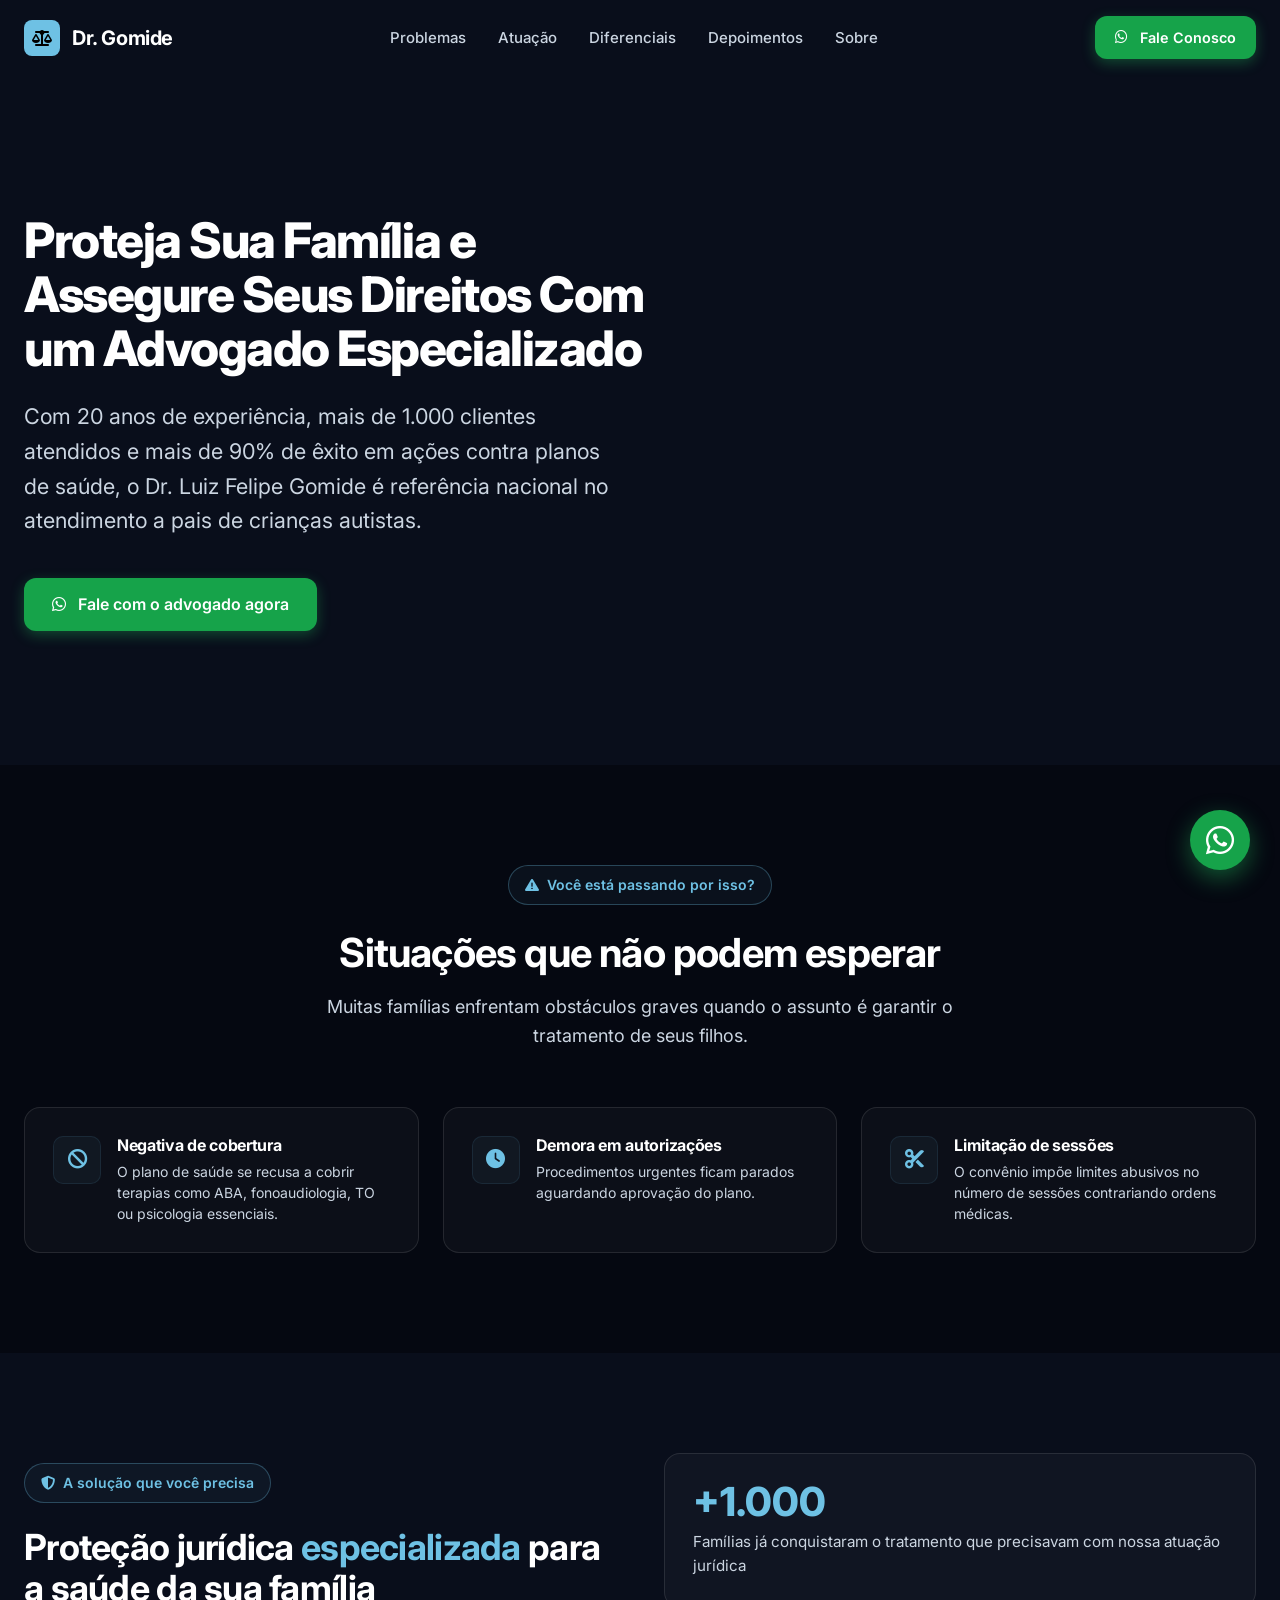
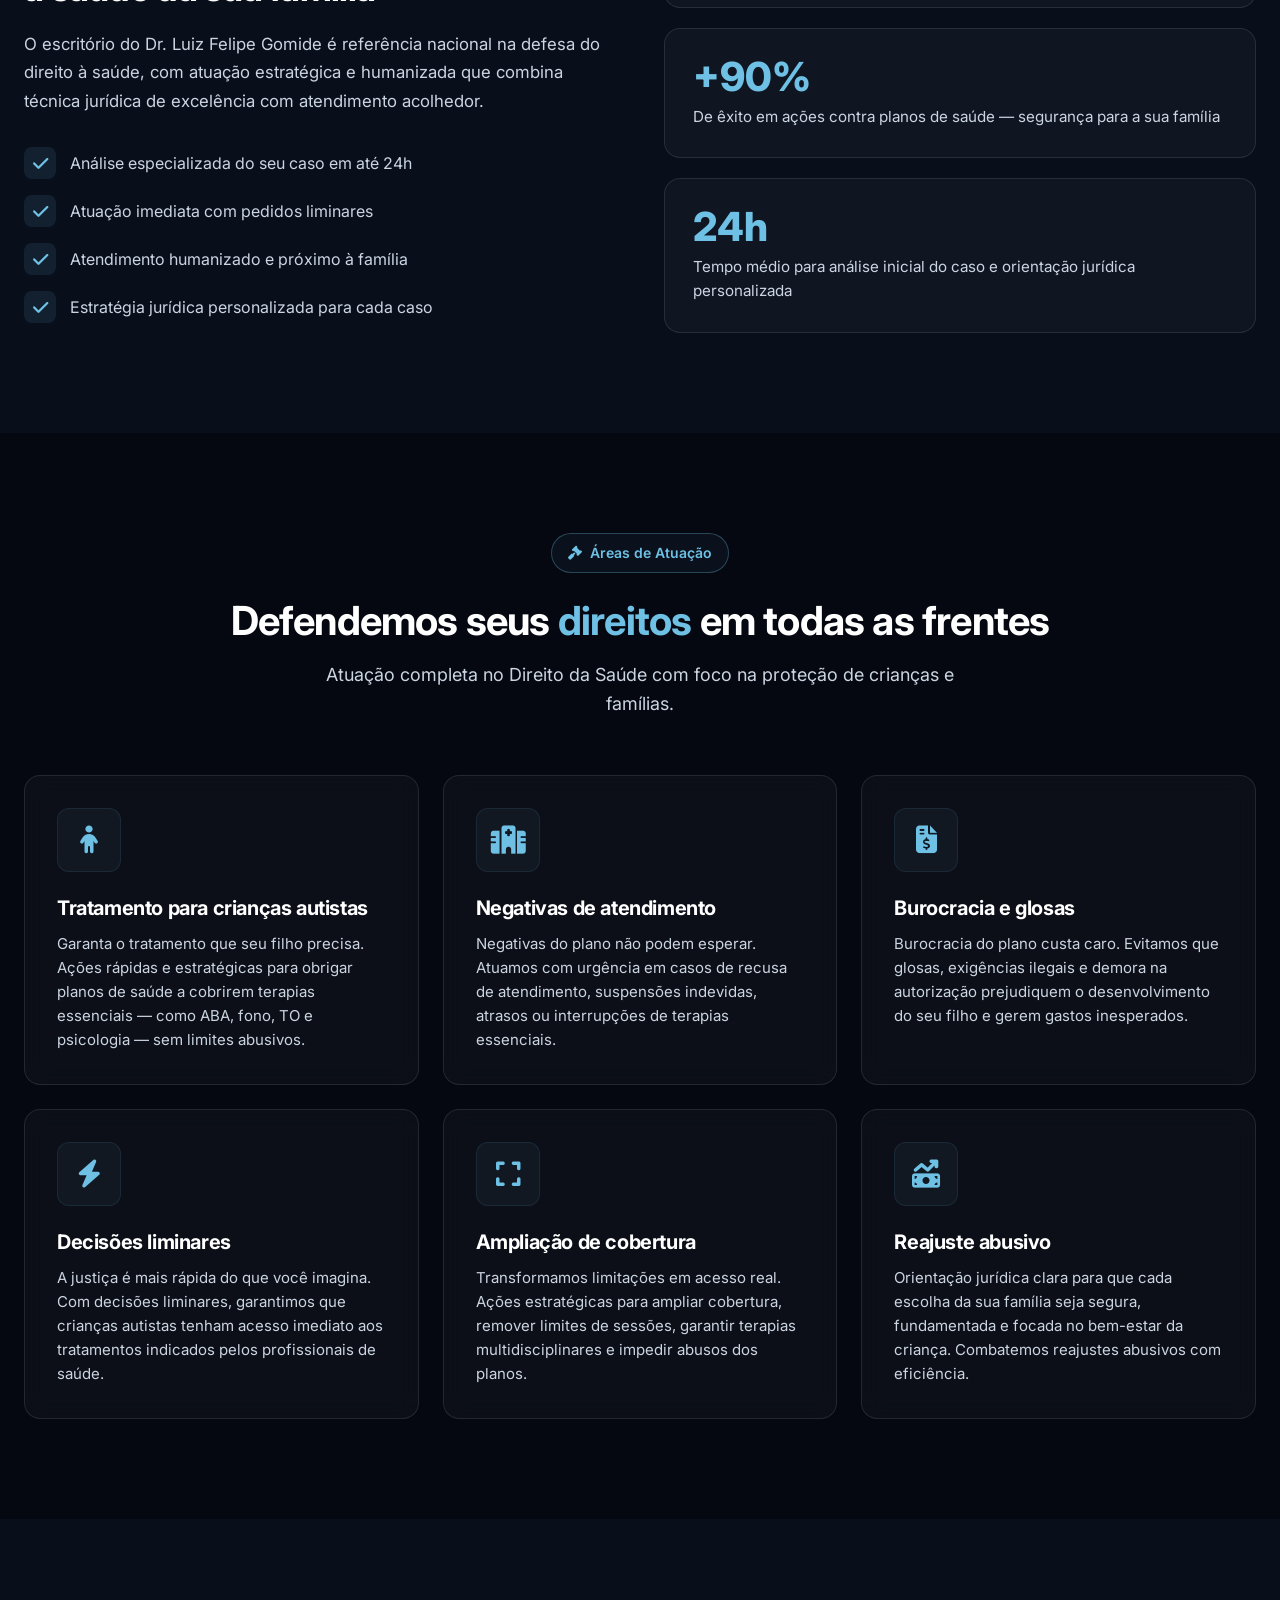
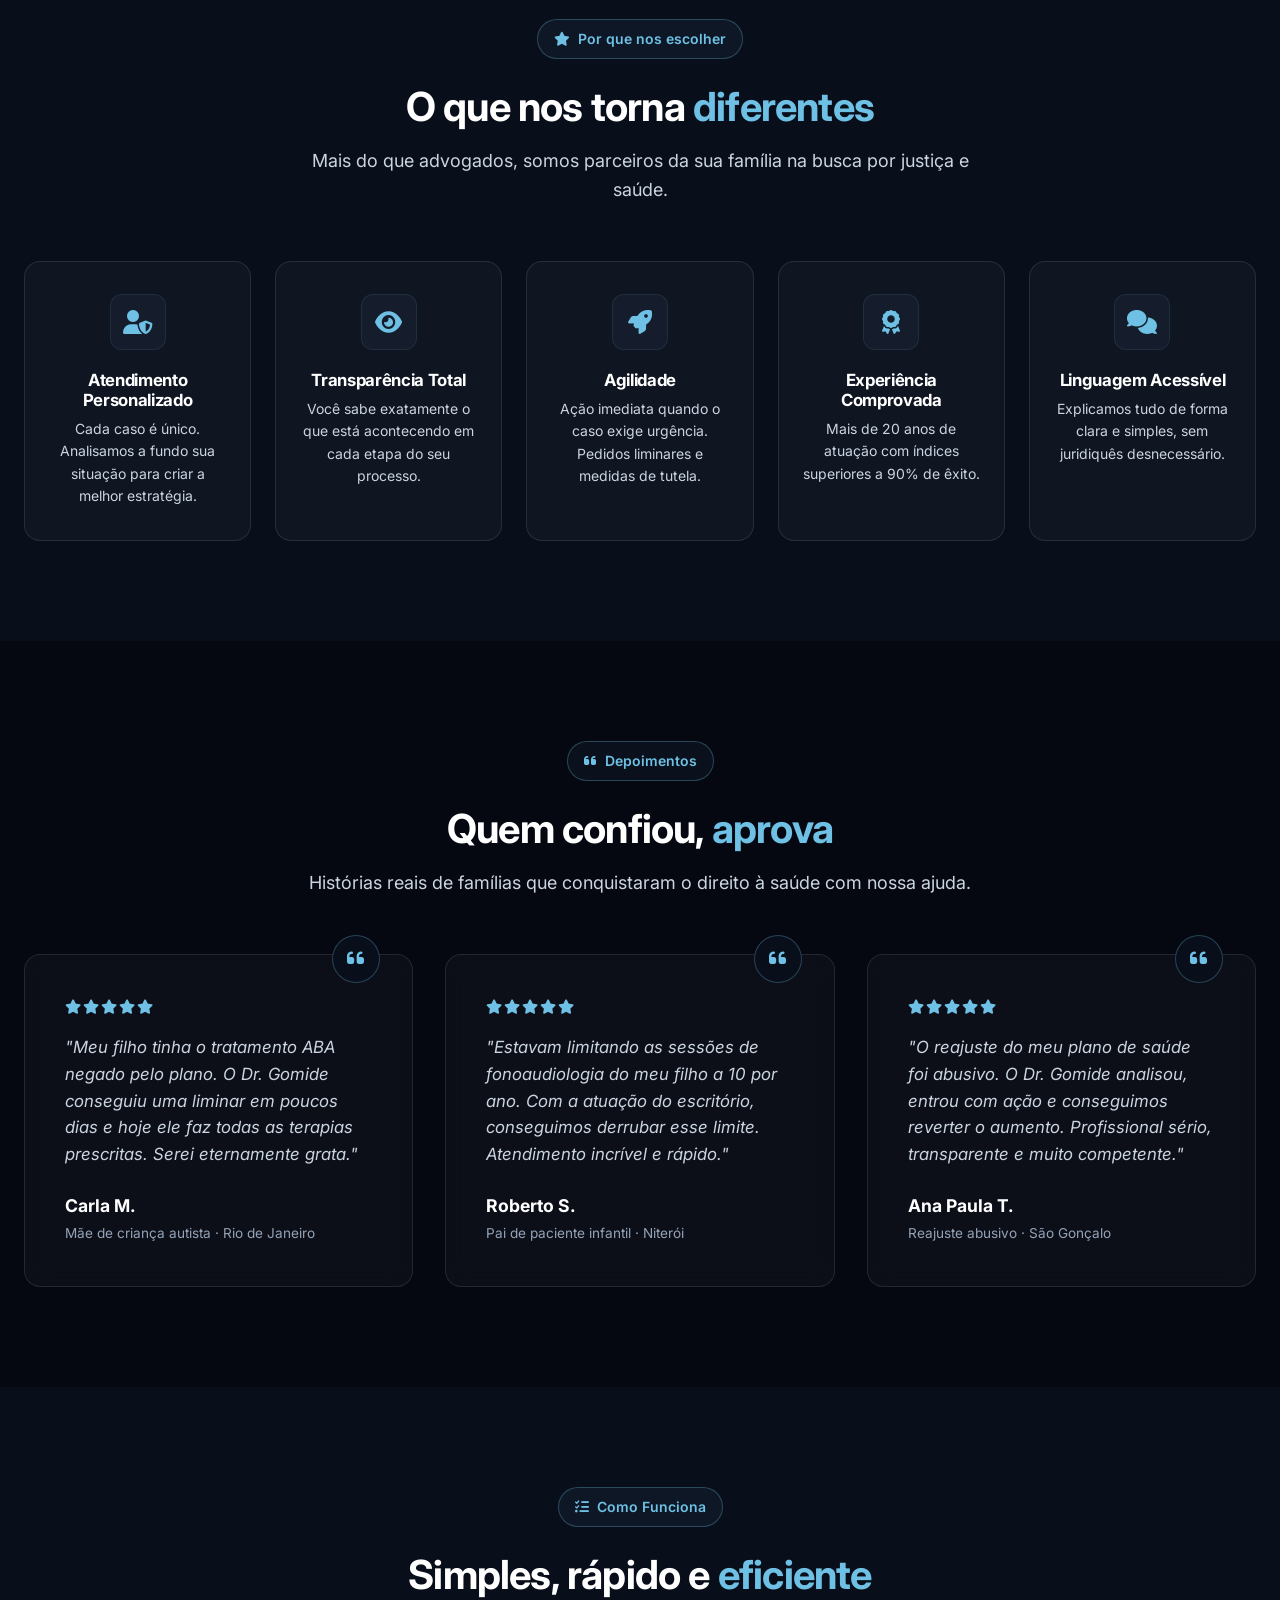
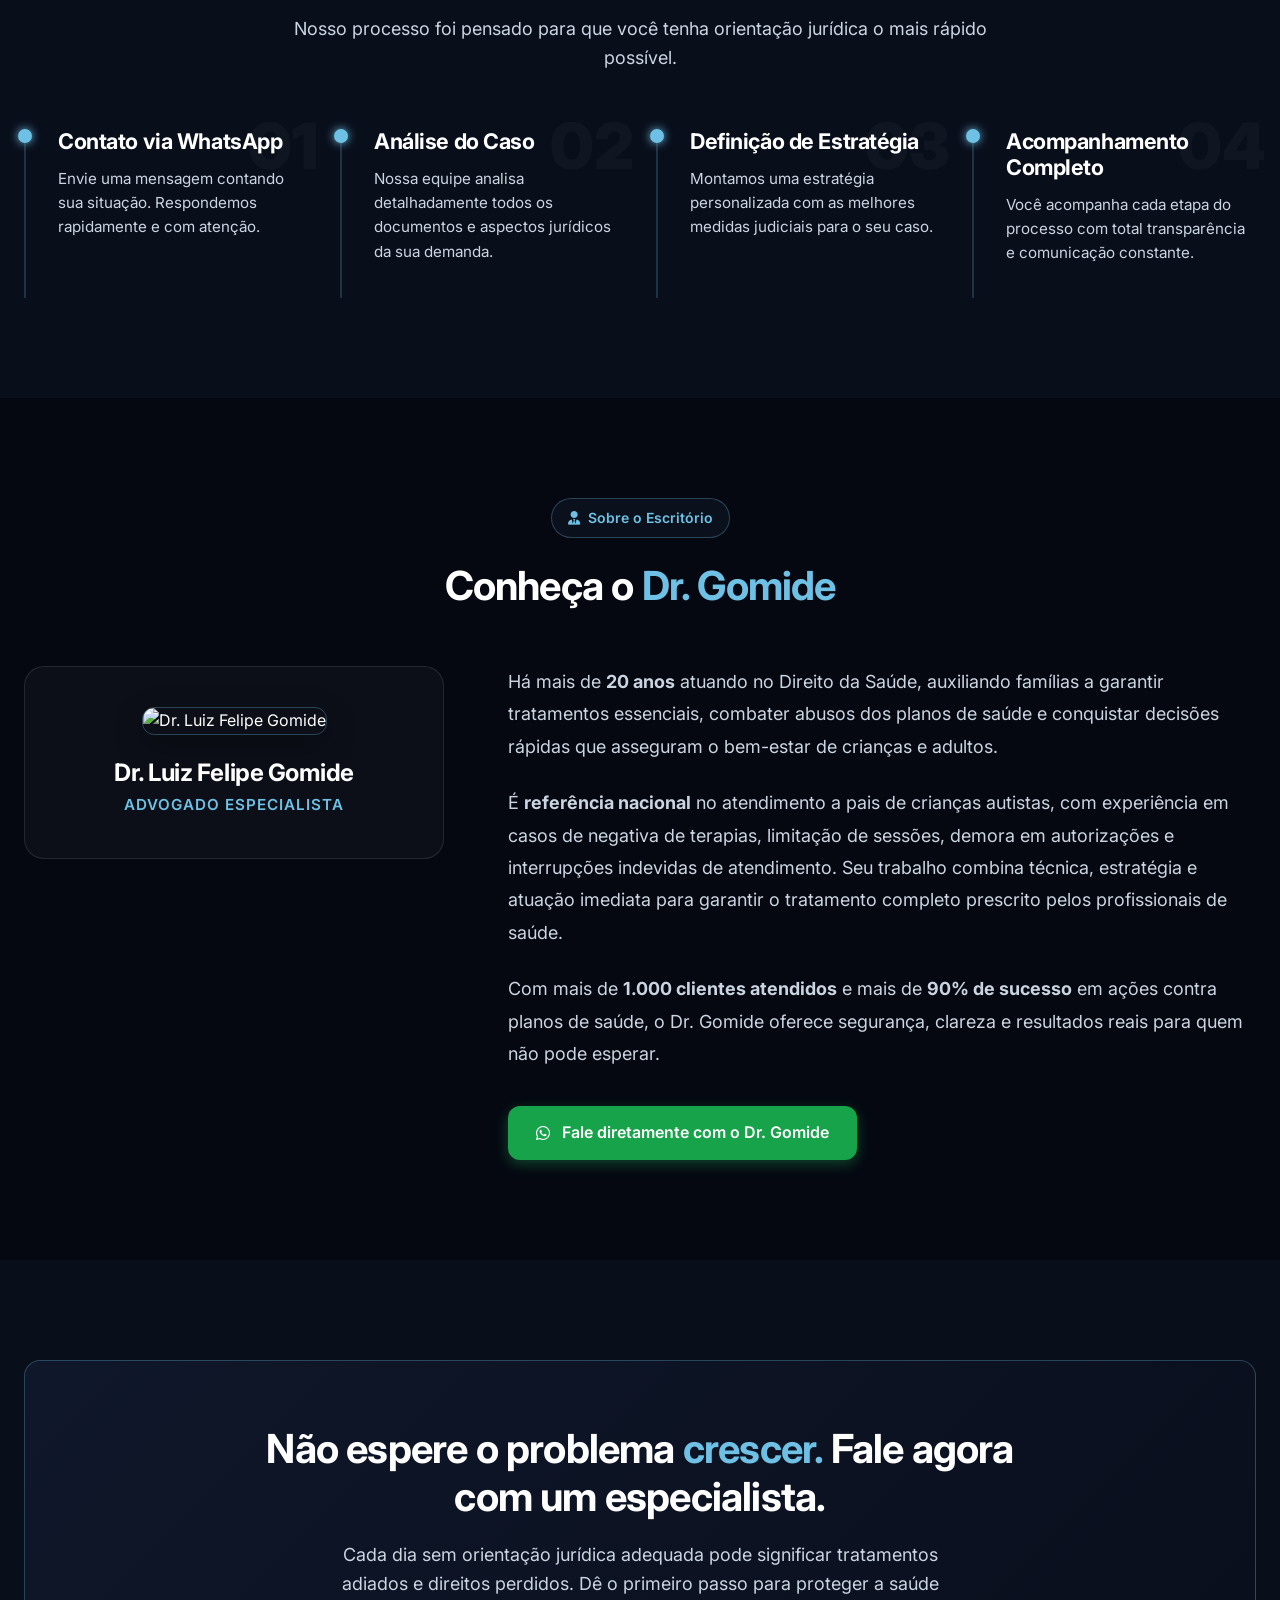
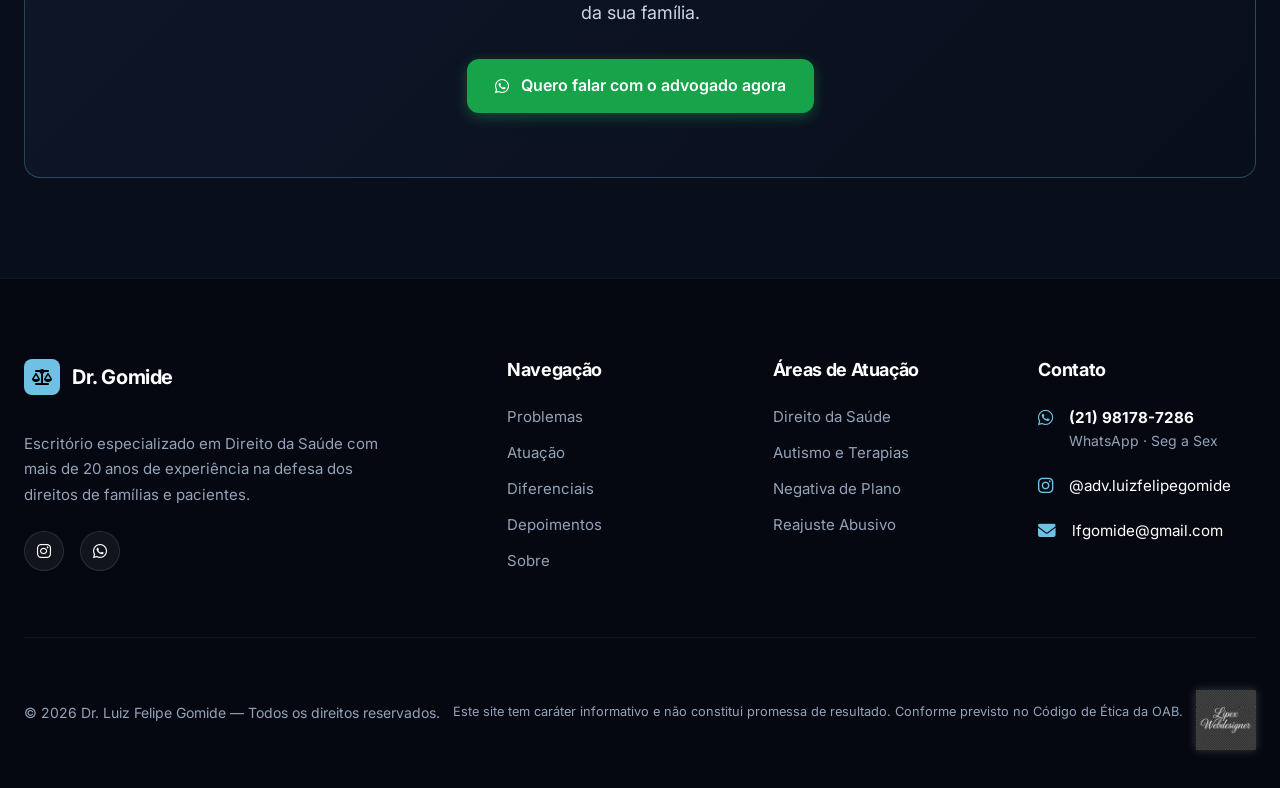
==== index.html @ b22f5f06 "Add Lipex Webdesigner signature to footer" ====
<!DOCTYPE html>
<html lang="pt-BR">

<head>
    <meta charset="UTF-8">
    <meta name="viewport" content="width=device-width, initial-scale=1.0">
    <title>Dr. Luiz Felipe Gomide | Advogado Especialista em Direito da Saúde</title>
    <meta name="description"
        content="Há mais de 20 anos defendendo o direito à saúde. Especialista em ações contra planos de saúde, negativas de cobertura e direitos de crianças autistas. Atendimento rápido via WhatsApp.">
    <link rel="preconnect" href="https://fonts.googleapis.com">
    <link rel="preconnect" href="https://fonts.gstatic.com" crossorigin>
    <link href="https://fonts.googleapis.com/css2?family=Inter:wght@300;400;500;600;700;800&display=swap"
        rel="stylesheet">
    <link rel="stylesheet" href="https://cdnjs.cloudflare.com/ajax/libs/font-awesome/6.4.0/css/all.min.css">
    <link rel="stylesheet" href="style.css">
    <style>
        :root {
            --primary-gold: #6EC1E4 !important;
            /* Light Blue Accent */
            --primary-gold-hover: #5ab3d6 !important;
            --border-glow: rgba(110, 193, 228, 0.3) !important;
            --bg-dark: #090E1B !important;
            /* Dark Blue Background */
            --bg-darker: #050811 !important;
            --text-gray: #94A3B8 !important;
            --text-gray-light: #CBD5E1 !important;
            --whatsapp-green: #16A34A !important;
            --whatsapp-green-hover: #15803d !important;
        }

        .glass-panel:hover,
        .service-card:hover,
        .testimonial-card:hover,
        .pain-card:hover {
            border-color: var(--border-glow) !important;
            box-shadow: 0 10px 30px -10px rgba(110, 193, 228, 0.3) !important;
            transform: translateY(-4px);
        }

        .stars i,
        .quote-icon i,
        .testimonial-card .quote-icon i {
            color: var(--primary-gold) !important;
        }

        .text-gold {
            color: var(--primary-gold) !important;
        }

        .badge {
            border-color: rgba(110, 193, 228, 0.3);
            background: rgba(110, 193, 228, 0.05);
            color: var(--primary-gold);
        }

        .badge i {
            color: var(--primary-gold) !important;
        }

        .stat-icon-wrapper {
            background: rgba(110, 193, 228, 0.05);
            border-color: rgba(110, 193, 228, 0.1);
        }

        .stat-icon-wrapper i {
            color: var(--primary-gold) !important;
        }

        .solution-feat i {
            background: rgba(110, 193, 228, 0.08);
            color: var(--primary-gold);
        }

        .service-icon {
            background: rgba(110, 193, 228, 0.05);
            border-color: rgba(110, 193, 228, 0.1);
            color: var(--primary-gold);
        }

        .service-card:hover .service-icon {
            background: var(--primary-gold);
            color: var(--bg-dark);
        }

        .diff-icon {
            background: rgba(110, 193, 228, 0.05);
            border-color: rgba(110, 193, 228, 0.1);
            color: var(--primary-gold);
        }

        .step-card::before {
            background: var(--primary-gold);
            box-shadow: 0 0 10px rgba(110, 193, 228, 0.3);
        }

        /* === Simplified Hero (Full Background) === */
        .hero {
            position: relative;
            min-height: 85vh;
            display: flex;
            align-items: center;
            background: linear-gradient(to right, #090E1B 30%, rgba(9, 14, 27, 0.4) 55%, transparent 80%),
                url('https://lfgomideadv.com/wp-content/uploads/2026/03/Copia-de-Design-sem-nome.webp') right bottom/auto 100% no-repeat,
                #090E1B;
            overflow: hidden;
            padding-top: 80px;
        }

        .hero-bg-gradient {
            display: none;
        }

        .hero-content {
            text-align: left;
            margin-bottom: 0;
            max-width: 800px;
            z-index: 10;
        }

        .hero-title {
            font-size: 49px;
            margin-bottom: 24px;
            font-weight: 800;
            line-height: 1.1;
        }

        .hero-subtitle {
            margin: 0 0 40px 0;
            max-width: 600px;
            text-align: left;
            font-size: 1.35rem;
            color: var(--text-gray-light);
            line-height: 1.6;
        }

        .hero-buttons {
            justify-content: flex-start;
        }

        @media (max-width: 1024px) {
            .hero {
                background: linear-gradient(rgba(9, 14, 27, 0.8), rgba(9, 14, 27, 0.8)),
                    url('https://lfgomideadv.com/wp-content/uploads/2026/03/Copia-de-Design-sem-nome.webp') center/cover no-repeat;
                text-align: center;
                justify-content: center;
            }

            .hero-content {
                text-align: center;
            }

            .hero-title {
                font-size: 2.75rem;
            }

            .hero-subtitle {
                margin: 0 auto 40px auto;
                text-align: center;
            }

            .hero-buttons {
                justify-content: center;
            }
        }

        /* === Other UI Fixes === */
        .section-header {
            text-align: center;
            margin-bottom: 56px;
        }

        .logo-icon {
            background: var(--primary-gold);
            color: #000;
        }

        .about-avatar {
            background: rgba(110, 193, 228, 0.05);
            border-color: rgba(110, 193, 228, 0.2);
            color: var(--primary-gold);
        }

        .about-role {
            color: var(--primary-gold);
            font-weight: 600;
            text-transform: uppercase;
            letter-spacing: 1px;
        }

        .cta-banner {
            border-color: var(--border-glow);
            background: linear-gradient(135deg, rgba(15, 23, 42, 1) 0%, rgba(9, 14, 27, 1) 100%);
        }

        .big-num {
            color: var(--primary-gold) !important;
        }

        /* Pain points grid */
        .pain-grid {
            display: grid;
            grid-template-columns: repeat(auto-fit, minmax(280px, 1fr));
            gap: 24px;
        }

        .pain-card {
            padding: 28px;
            background: var(--bg-card);
            border: 1px solid var(--border-color);
            border-radius: 16px;
            display: flex;
            gap: 16px;
            align-items: flex-start;
            transition: var(--transition);
        }

        .pain-icon {
            width: 48px;
            height: 48px;
            min-width: 48px;
            background: rgba(110, 193, 228, 0.05);
            border: 1px solid rgba(110, 193, 228, 0.1);
            border-radius: 10px;
            display: flex;
            align-items: center;
            justify-content: center;
            color: var(--primary-gold);
            font-size: 1.2rem;
        }

        .pain-card h4 {
            font-size: 1rem;
            margin-bottom: 6px;
            color: var(--text-white);
        }

        .pain-card p {
            font-size: 0.875rem;
            color: var(--text-gray-light);
            line-height: 1.5;
        }

        /* Services grid (Atuação) */
        .services-grid {
            display: grid;
            grid-template-columns: repeat(3, 1fr);
            gap: 24px;
        }

        .service-card {
            padding: 32px;
            background: var(--bg-card);
            border: 1px solid var(--border-color);
            border-radius: 16px;
            transition: var(--transition);
        }

        .service-card:hover {
            border-color: var(--border-glow);
            transform: translateY(-4px);
            box-shadow: 0 10px 30px -10px rgba(110, 193, 228, 0.2);
        }

        .service-icon {
            background: rgba(110, 193, 228, 0.05);
            border: 1px solid rgba(110, 193, 228, 0.1);
            color: var(--primary-gold);
        }

        @media (max-width: 992px) {
            .services-grid {
                grid-template-columns: repeat(2, 1fr);
            }
        }

        @media (max-width: 600px) {
            .services-grid {
                grid-template-columns: 1fr;
            }
        }

        /* Solution section */
        .solution-wrapper {
            display: grid;
            grid-template-columns: 1fr 1fr;
            gap: 48px;
            align-items: center;
        }

        .solution-text h2 {
            font-size: 2.25rem;
            margin-bottom: 20px;
            line-height: 1.15;
        }

        .solution-text p {
            font-size: 1.05rem;
            color: var(--text-gray-light);
            margin-bottom: 20px;
            line-height: 1.7;
        }

        .solution-features {
            display: flex;
            flex-direction: column;
            gap: 16px;
            margin-top: 32px;
        }

        .solution-feat {
            display: flex;
            align-items: center;
            gap: 14px;
            font-size: 1rem;
            color: var(--text-gray-light);
        }

        .solution-feat i {
            color: var(--primary-gold);
            font-size: 1.1rem;
            width: 32px;
            height: 32px;
            min-width: 32px;
            background: rgba(110, 193, 228, 0.1);
            border-radius: 8px;
            display: flex;
            align-items: center;
            justify-content: center;
        }

        .solution-card-stack {
            display: flex;
            flex-direction: column;
            gap: 20px;
        }

        .solution-stat-card {
            padding: 28px;
            background: var(--bg-card);
            border: 1px solid var(--border-color);
            border-radius: 16px;
            transition: var(--transition);
        }

        .solution-stat-card:hover {
            border-color: var(--border-glow);
            transform: translateY(-4px);
            box-shadow: 0 10px 30px -10px rgba(110, 193, 228, 0.1);
        }

        .solution-stat-card .big-num {
            font-size: 2.5rem;
            font-weight: 800;
            color: var(--primary-gold);
            line-height: 1;
            margin-bottom: 8px;
        }

        .solution-stat-card .big-label {
            font-size: 0.95rem;
            color: var(--text-gray-light);
        }

        /* Differentials */
        .diff-grid {
            display: grid;
            grid-template-columns: repeat(auto-fit, minmax(220px, 1fr));
            gap: 24px;
        }

        .diff-card {
            padding: 32px 24px;
            text-align: center;
            background: var(--bg-card);
            border: 1px solid var(--border-color);
            border-radius: 16px;
            transition: var(--transition);
        }

        .diff-card:hover {
            border-color: var(--border-glow);
            transform: translateY(-4px);
            box-shadow: 0 10px 30px -10px rgba(110, 193, 228, 0.2);
        }

        .diff-card .diff-icon {
            width: 56px;
            height: 56px;
            margin: 0 auto 20px;
            background: rgba(110, 193, 228, 0.05);
            border: 1px solid rgba(110, 193, 228, 0.1);
            border-radius: 12px;
            display: flex;
            align-items: center;
            justify-content: center;
            font-size: 1.5rem;
            color: var(--primary-gold);
        }

        .diff-card h4 {
            font-size: 1.05rem;
            margin-bottom: 8px;
        }

        .diff-card p {
            font-size: 0.875rem;
            color: var(--text-gray-light);
        }

        /* About section */
        .about-wrapper {
            display: grid;
            grid-template-columns: 420px 1fr;
            gap: 64px;
            align-items: start;
        }

        .about-avatar-box {
            text-align: center;
            background: var(--bg-card);
            border: 1px solid var(--border-color);
            border-radius: 20px;
            padding: 40px 24px;
        }

        .about-avatar-box img {
            width: 100%;
            height: auto;
            border-radius: 12px;
            margin-bottom: 24px;
            border: 1px solid rgba(110, 193, 228, 0.3);
            box-shadow: 0 10px 30px rgba(0, 0, 0, 0.3);
        }

        .about-name {
            font-size: 1.5rem;
            margin-bottom: 6px;
            font-weight: 700;
        }

        .about-role {
            font-size: 0.95rem;
            color: var(--primary-gold);
            font-weight: 600;
            text-transform: uppercase;
            letter-spacing: 1px;
        }

        .about-text p {
            font-size: 1.125rem;
            color: var(--text-gray-light);
            margin-bottom: 24px;
            line-height: 1.8;
        }

        /* Methodology (Como Funciona) */
        .methodology-steps {
            display: grid;
            grid-template-columns: repeat(4, 1fr);
            gap: 32px;
            position: relative;
        }

        .step-card {
            border-left: 2px solid rgba(110, 193, 228, 0.2);
            padding: 0 0 32px 32px;
            position: relative;
        }

        .step-card::before {
            background: var(--primary-gold);
            box-shadow: 0 0 10px var(--primary-gold);
            left: -8px;
        }

        .step-number {
            position: absolute;
            right: -10px;
            top: -15px;
            font-size: 4rem;
            font-weight: 900;
            color: rgba(255, 255, 255, 0.03);
            z-index: 0;
            user-select: none;
            line-height: 1;
        }

        .step-card h3,
        .step-card p {
            position: relative;
            z-index: 10;
        }

        @media (max-width: 992px) {
            .methodology-steps {
                grid-template-columns: repeat(2, 1fr);
                gap: 40px;
            }

            .step-card {
                padding-bottom: 24px;
            }
        }

        @media (max-width: 600px) {
            .methodology-steps {
                grid-template-columns: 1fr;
            }
        }

        /* Responsive */
        @media (max-width: 1024px) {
            .about-wrapper {
                grid-template-columns: 1fr;
            }

            .about-avatar-box {
                max-width: 420px;
                margin: 0 auto 40px auto;
            }
        }

        @media (max-width: 768px) {
            .pain-grid {
                grid-template-columns: 1fr;
            }

            .diff-grid {
                grid-template-columns: 1fr 1fr;
            }

            .hero-title {
                font-size: 2.75rem;
            }
        }

        @media (max-width: 480px) {
            .diff-grid {
                grid-template-columns: 1fr;
            }
        }

        /* OAB disclaimer */
        .oab-disclaimer {
            text-align: center;
            font-size: 0.8rem;
            color: var(--text-gray);
            max-width: 700px;
            margin: 0 auto;
            padding-top: 16px;
            border-top: 1px solid rgba(255, 255, 255, 0.05);
        }
    </style>
</head>

<body>

    <!-- ===== NAVBAR ===== -->
    <nav class="navbar" id="navbar">
        <div class="nav-container">
            <a href="#hero" class="logo">
                <div class="logo-icon"><i class="fa-solid fa-scale-balanced" style="font-size:1rem"></i></div>
                <span class="logo-text">Dr. Gomide</span>
            </a>
            <ul class="nav-links">
                <li><a href="#problemas" class="nav-link">Problemas</a></li>
                <li><a href="#atuacao" class="nav-link">Atuação</a></li>
                <li><a href="#diferenciais" class="nav-link">Diferenciais</a></li>
                <li><a href="#depoimentos" class="nav-link">Depoimentos</a></li>
                <li><a href="#sobre" class="nav-link">Sobre</a></li>
            </ul>
            <div class="nav-actions">
                <a href="https://wa.me/5521981787286?text=Olá, gostaria de uma orientação jurídica."
                    class="btn-whatsapp" target="_blank" style="padding: 10px 20px; font-size: 0.9rem;"><i
                        class="fa-brands fa-whatsapp"></i> Fale Conosco</a>
                <button class="mobile-menu-btn" aria-label="Abrir menu"><i class="fa-solid fa-bars"></i></button>
            </div>
        </div>
    </nav>

    <!-- Mobile Menu -->
    <div class="mobile-menu-overlay"></div>
    <div class="mobile-menu">
        <div class="mobile-menu-header">
            <a href="#hero" class="logo">
                <div class="logo-icon"><i class="fa-solid fa-scale-balanced" style="font-size:1rem"></i></div><span
                    class="logo-text">Dr. Gomide</span>
            </a>
            <button class="close-menu-btn" aria-label="Fechar menu"><i class="fa-solid fa-xmark"></i></button>
        </div>
        <div class="mobile-menu-links">
            <a href="#problemas" class="mobile-link">Problemas</a>
            <a href="#atuacao" class="mobile-link">Áreas de Atuação</a>
            <a href="#diferenciais" class="mobile-link">Diferenciais</a>
            <a href="#depoimentos" class="mobile-link">Depoimentos</a>
            <a href="#como-funciona" class="mobile-link">Como Funciona</a>
            <a href="#sobre" class="mobile-link">Sobre</a>
            <a href="https://wa.me/5521981787286?text=Olá, gostaria de uma orientação jurídica." class="btn-whatsapp"
                target="_blank" style="margin-top:16px;text-align:center"><i class="fa-brands fa-whatsapp"></i> Fale com
                o Advogado</a>
        </div>
    </div>

    <!-- ===== 1. HERO ===== -->
    <section id="hero" class="hero">
        <div class="container">
            <div class="hero-content">
                <h1 class="hero-title fade-up">
                    Proteja Sua Família e<br> Assegure Seus Direitos Com<br> um Advogado Especializado
                </h1>
                <p class="hero-subtitle fade-up delay-1">
                    Com 20 anos de experiência, mais de 1.000 clientes atendidos e mais de 90% de êxito em ações contra
                    planos de saúde, o Dr. Luiz Felipe Gomide é referência nacional no atendimento a pais de crianças
                    autistas.
                </p>
                <div class="hero-buttons fade-up delay-2">
                    <a href="https://wa.me/5521981787286?text=Olá, preciso de orientação sobre o tratamento do meu filho."
                        class="btn-whatsapp pulse-glow" id="hero-cta" target="_blank">
                        <i class="fa-brands fa-whatsapp"></i> Fale com o advogado agora
                    </a>
                </div>
            </div>
        </div>
    </section>

    <!-- ===== 2. PROBLEMAS ===== -->
    <section id="problemas" class="section-padding section-alt">
        <div class="container">
            <div class="section-header fade-up">
                <div class="badge"><i class="fa-solid fa-triangle-exclamation"></i> Você está passando por isso?</div>
                <h2 class="section-title">Situações que <span class="text-white">não podem esperar</span></h2>
                <p class="section-subtitle">Muitas famílias enfrentam obstáculos graves quando o assunto é garantir o
                    tratamento de seus filhos.</p>
            </div>
            <div class="pain-grid">
                <div class="pain-card fade-up">
                    <div class="pain-icon"><i class="fa-solid fa-ban"></i></div>
                    <div>
                        <h4>Negativa de cobertura</h4>
                        <p>O plano de saúde se recusa a cobrir terapias como ABA, fonoaudiologia, TO ou psicologia
                            essenciais.</p>
                    </div>
                </div>
                <div class="pain-card fade-up delay-1">
                    <div class="pain-icon"><i class="fa-solid fa-clock"></i></div>
                    <div>
                        <h4>Demora em autorizações</h4>
                        <p>Procedimentos urgentes ficam parados aguardando aprovação do plano.</p>
                    </div>
                </div>
                <div class="pain-card fade-up delay-2">
                    <div class="pain-icon"><i class="fa-solid fa-scissors"></i></div>
                    <div>
                        <h4>Limitação de sessões</h4>
                        <p>O convênio impõe limites abusivos no número de sessões contrariando ordens médicas.</p>
                    </div>
                </div>
            </div>
        </div>
    </section>

    <!-- ===== 3. SOLUÇÃO ===== -->
    <section id="solucao" class="section-padding">
        <div class="container">
            <div class="solution-wrapper">
                <div class="solution-text fade-up">
                    <div class="badge"><i class="fa-solid fa-shield-halved text-gold"></i> A solução que você precisa
                    </div>
                    <h2>Proteção jurídica <span class="text-gold">especializada</span> para a saúde da sua família</h2>
                    <p>O escritório do Dr. Luiz Felipe Gomide é referência nacional na defesa do direito à saúde, com
                        atuação estratégica e humanizada que combina técnica jurídica de excelência com atendimento
                        acolhedor.</p>
                    <div class="solution-features">
                        <div class="solution-feat"><i class="fa-solid fa-check"></i><span>Análise especializada do seu
                                caso em até 24h</span></div>
                        <div class="solution-feat"><i class="fa-solid fa-check"></i><span>Atuação imediata com pedidos
                                liminares</span></div>
                        <div class="solution-feat"><i class="fa-solid fa-check"></i><span>Atendimento humanizado e
                                próximo à família</span></div>
                        <div class="solution-feat"><i class="fa-solid fa-check"></i><span>Estratégia jurídica
                                personalizada para cada caso</span></div>
                    </div>
                </div>
                <div class="solution-card-stack fade-up delay-2">
                    <div class="solution-stat-card">
                        <div class="big-num">+1.000</div>
                        <div class="big-label">Famílias já conquistaram o tratamento que precisavam com nossa atuação
                            jurídica</div>
                    </div>
                    <div class="solution-stat-card">
                        <div class="big-num">+90%</div>
                        <div class="big-label">De êxito em ações contra planos de saúde — segurança para a sua família
                        </div>
                    </div>
                    <div class="solution-stat-card">
                        <div class="big-num">24h</div>
                        <div class="big-label">Tempo médio para análise inicial do caso e orientação jurídica
                            personalizada</div>
                    </div>
                </div>
            </div>
        </div>
    </section>

    <!-- ===== 4. ÁREAS DE ATUAÇÃO ===== -->
    <section id="atuacao" class="section-padding section-alt">
        <div class="container">
            <div class="section-header fade-up">
                <div class="badge"><i class="fa-solid fa-gavel text-gold"></i> Áreas de Atuação</div>
                <h2 class="section-title">Defendemos seus <span class="text-gold">direitos</span> em todas as frentes
                </h2>
                <p class="section-subtitle">Atuação completa no Direito da Saúde com foco na proteção de crianças e
                    famílias.</p>
            </div>
            <div class="services-grid">
                <div class="service-card glass-panel fade-up">
                    <div class="service-icon"><i class="fa-solid fa-child"></i></div>
                    <h3>Tratamento para crianças autistas</h3>
                    <p>Garanta o tratamento que seu filho precisa. Ações rápidas e estratégicas para obrigar planos de
                        saúde a cobrirem terapias essenciais — como ABA, fono, TO e psicologia — sem limites abusivos.
                    </p>
                </div>
                <div class="service-card glass-panel fade-up delay-1">
                    <div class="service-icon"><i class="fa-solid fa-hospital"></i></div>
                    <h3>Negativas de atendimento</h3>
                    <p>Negativas do plano não podem esperar. Atuamos com urgência em casos de recusa de atendimento,
                        suspensões indevidas, atrasos ou interrupções de terapias essenciais.</p>
                </div>
                <div class="service-card glass-panel fade-up delay-2">
                    <div class="service-icon"><i class="fa-solid fa-file-invoice-dollar"></i></div>
                    <h3>Burocracia e glosas</h3>
                    <p>Burocracia do plano custa caro. Evitamos que glosas, exigências ilegais e demora na autorização
                        prejudiquem o desenvolvimento do seu filho e gerem gastos inesperados.</p>
                </div>
                <div class="service-card glass-panel fade-up">
                    <div class="service-icon"><i class="fa-solid fa-bolt"></i></div>
                    <h3>Decisões liminares</h3>
                    <p>A justiça é mais rápida do que você imagina. Com decisões liminares, garantimos que crianças
                        autistas tenham acesso imediato aos tratamentos indicados pelos profissionais de saúde.</p>
                </div>
                <div class="service-card glass-panel fade-up delay-1">
                    <div class="service-icon"><i class="fa-solid fa-expand"></i></div>
                    <h3>Ampliação de cobertura</h3>
                    <p>Transformamos limitações em acesso real. Ações estratégicas para ampliar cobertura, remover
                        limites de sessões, garantir terapias multidisciplinares e impedir abusos dos planos.</p>
                </div>
                <div class="service-card glass-panel fade-up delay-2">
                    <div class="service-icon"><i class="fa-solid fa-money-bill-trend-up"></i></div>
                    <h3>Reajuste abusivo</h3>
                    <p>Orientação jurídica clara para que cada escolha da sua família seja segura, fundamentada e focada
                        no bem-estar da criança. Combatemos reajustes abusivos com eficiência.</p>
                </div>
            </div>
        </div>
    </section>

    <!-- ===== 5. DIFERENCIAIS ===== -->
    <section id="diferenciais" class="section-padding">
        <div class="container">
            <div class="section-header fade-up">
                <div class="badge"><i class="fa-solid fa-star text-gold"></i> Por que nos escolher</div>
                <h2 class="section-title">O que nos torna <span class="text-gold">diferentes</span></h2>
                <p class="section-subtitle">Mais do que advogados, somos parceiros da sua família na busca por justiça e
                    saúde.</p>
            </div>
            <div class="diff-grid">
                <div class="diff-card fade-up">
                    <div class="diff-icon"><i class="fa-solid fa-user-shield"></i></div>
                    <h4>Atendimento Personalizado</h4>
                    <p>Cada caso é único. Analisamos a fundo sua situação para criar a melhor estratégia.</p>
                </div>
                <div class="diff-card fade-up delay-1">
                    <div class="diff-icon"><i class="fa-solid fa-eye"></i></div>
                    <h4>Transparência Total</h4>
                    <p>Você sabe exatamente o que está acontecendo em cada etapa do seu processo.</p>
                </div>
                <div class="diff-card fade-up delay-2">
                    <div class="diff-icon"><i class="fa-solid fa-rocket"></i></div>
                    <h4>Agilidade</h4>
                    <p>Ação imediata quando o caso exige urgência. Pedidos liminares e medidas de tutela.</p>
                </div>
                <div class="diff-card fade-up delay-3">
                    <div class="diff-icon"><i class="fa-solid fa-award"></i></div>
                    <h4>Experiência Comprovada</h4>
                    <p>Mais de 20 anos de atuação com índices superiores a 90% de êxito.</p>
                </div>
                <div class="diff-card fade-up delay-4">
                    <div class="diff-icon"><i class="fa-solid fa-comments"></i></div>
                    <h4>Linguagem Acessível</h4>
                    <p>Explicamos tudo de forma clara e simples, sem juridiquês desnecessário.</p>
                </div>
            </div>
        </div>
    </section>

    <!-- ===== 6. DEPOIMENTOS ===== -->
    <section id="depoimentos" class="section-padding section-alt">
        <div class="container">
            <div class="section-header fade-up">
                <div class="badge"><i class="fa-solid fa-quote-left text-gold"></i> Depoimentos</div>
                <h2 class="section-title">Quem confiou, <span class="text-gold">aprova</span></h2>
                <p class="section-subtitle">Histórias reais de famílias que conquistaram o direito à saúde com nossa
                    ajuda.</p>
            </div>
            <div class="testimonials-grid">
                <div class="testimonial-card glass-panel fade-up">
                    <div class="quote-icon"><i class="fa-solid fa-quote-left text-gold"></i></div>
                    <div class="stars"><i class="fa-solid fa-star"></i><i class="fa-solid fa-star"></i><i
                            class="fa-solid fa-star"></i><i class="fa-solid fa-star"></i><i
                            class="fa-solid fa-star"></i></div>
                    <p class="testimonial-text">"Meu filho tinha o tratamento ABA negado pelo plano. O Dr. Gomide
                        conseguiu uma liminar em poucos dias e hoje ele faz todas as terapias prescritas. Serei
                        eternamente grata."</p>
                    <div class="testimonial-author"><strong>Carla M.</strong><span>Mãe de criança autista · Rio de
                            Janeiro</span></div>
                </div>
                <div class="testimonial-card glass-panel fade-up delay-1">
                    <div class="quote-icon"><i class="fa-solid fa-quote-left text-gold"></i></div>
                    <div class="stars"><i class="fa-solid fa-star"></i><i class="fa-solid fa-star"></i><i
                            class="fa-solid fa-star"></i><i class="fa-solid fa-star"></i><i
                            class="fa-solid fa-star"></i></div>
                    <p class="testimonial-text">"Estavam limitando as sessões de fonoaudiologia do meu filho a 10 por
                        ano. Com a atuação do escritório, conseguimos derrubar esse limite. Atendimento incrível e
                        rápido."</p>
                    <div class="testimonial-author"><strong>Roberto S.</strong><span>Pai de paciente infantil ·
                            Niterói</span></div>
                </div>
                <div class="testimonial-card glass-panel fade-up delay-2">
                    <div class="quote-icon"><i class="fa-solid fa-quote-left text-gold"></i></div>
                    <div class="stars"><i class="fa-solid fa-star"></i><i class="fa-solid fa-star"></i><i
                            class="fa-solid fa-star"></i><i class="fa-solid fa-star"></i><i
                            class="fa-solid fa-star"></i></div>
                    <p class="testimonial-text">"O reajuste do meu plano de saúde foi abusivo. O Dr. Gomide analisou,
                        entrou com ação e conseguimos reverter o aumento. Profissional sério, transparente e muito
                        competente."</p>
                    <div class="testimonial-author"><strong>Ana Paula T.</strong><span>Reajuste abusivo · São
                            Gonçalo</span></div>
                </div>
            </div>
        </div>
    </section>

    <!-- ===== 7. COMO FUNCIONA ===== -->
    <section id="como-funciona" class="section-padding">
        <div class="container">
            <div class="section-header fade-up">
                <div class="badge"><i class="fa-solid fa-list-check text-gold"></i> Como Funciona</div>
                <h2 class="section-title">Simples, rápido e <span class="text-gold">eficiente</span></h2>
                <p class="section-subtitle">Nosso processo foi pensado para que você tenha orientação jurídica o mais
                    rápido possível.</p>
            </div>
            <div class="methodology-steps fade-up">
                <div class="step-card">
                    <div class="step-number">01</div>
                    <h3>Contato via WhatsApp</h3>
                    <p>Envie uma mensagem contando sua situação. Respondemos rapidamente e com atenção.</p>
                </div>
                <div class="step-card">
                    <div class="step-number">02</div>
                    <h3>Análise do Caso</h3>
                    <p>Nossa equipe analisa detalhadamente todos os documentos e aspectos jurídicos da sua demanda.</p>
                </div>
                <div class="step-card">
                    <div class="step-number">03</div>
                    <h3>Definição de Estratégia</h3>
                    <p>Montamos uma estratégia personalizada com as melhores medidas judiciais para o seu caso.</p>
                </div>
                <div class="step-card">
                    <div class="step-number">04</div>
                    <h3>Acompanhamento Completo</h3>
                    <p>Você acompanha cada etapa do processo com total transparência e comunicação constante.</p>
                </div>
            </div>
        </div>
    </section>

    <!-- ===== 8. SOBRE O ESCRITÓRIO ===== -->
    <section id="sobre" class="section-padding section-alt">
        <div class="container">
            <div class="section-header fade-up">
                <div class="badge"><i class="fa-solid fa-user-tie text-gold"></i> Sobre o Escritório</div>
                <h2 class="section-title">Conheça o <span class="text-gold">Dr. Gomide</span></h2>
            </div>
            <div class="about-wrapper">
                <div class="about-avatar-box fade-up">
                    <img src="https://lfgomideadv.com/wp-content/uploads/2026/03/2026-16_39_25.webp"
                        alt="Dr. Luiz Felipe Gomide">
                    <h3 class="about-name">Dr. Luiz Felipe Gomide</h3>
                    <p class="about-role">Advogado Especialista</p>
                </div>
                <div class="about-text fade-up delay-1">
                    <p>Há mais de <strong>20 anos</strong> atuando no Direito da Saúde, auxiliando famílias a garantir
                        tratamentos essenciais, combater abusos dos planos de saúde e conquistar decisões rápidas que
                        asseguram o bem-estar de crianças e adultos.</p>
                    <p>É <strong>referência nacional</strong> no atendimento a pais de crianças autistas, com
                        experiência em casos de negativa de terapias, limitação de sessões, demora em autorizações e
                        interrupções indevidas de atendimento. Seu trabalho combina técnica, estratégia e atuação
                        imediata para garantir o tratamento completo prescrito pelos profissionais de saúde.</p>
                    <p>Com mais de <strong>1.000 clientes atendidos</strong> e mais de <strong>90% de sucesso</strong>
                        em ações contra planos de saúde, o Dr. Gomide oferece segurança, clareza e resultados reais para
                        quem não pode esperar.</p>
                    <a href="https://wa.me/5521981787286?text=Olá, gostaria de falar sobre o meu caso."
                        class="btn-whatsapp" target="_blank" style="margin-top:12px;"><i
                            class="fa-brands fa-whatsapp"></i> Fale diretamente com o Dr. Gomide</a>
                </div>
            </div>
        </div>
    </section>

    <!-- ===== 9. CTA FINAL ===== -->
    <section class="section-padding">
        <div class="container">
            <div class="cta-banner glass-panel fade-up" style="text-align:center;">
                <div class="cta-banner-content" style="max-width:750px;margin:0 auto;">
                    <h2>Não espere o problema <span class="text-gold">crescer.</span> Fale agora com um especialista.
                    </h2>
                    <p style="margin-left:auto;margin-right:auto;">Cada dia sem orientação jurídica adequada pode
                        significar tratamentos adiados e direitos perdidos. Dê o primeiro passo para proteger a saúde da
                        sua família.</p>
                    <a href="https://wa.me/5521981787286?text=Olá, preciso de orientação jurídica urgente."
                        class="btn-whatsapp pulse-glow" id="cta-final" target="_blank">
                        <i class="fa-brands fa-whatsapp"></i> Quero falar com o advogado agora
                    </a>
                </div>
            </div>
        </div>
    </section>

    <!-- ===== 10. RODAPÉ ===== -->
    <footer class="footer">
        <div class="container">
            <div class="footer-top">
                <div>
                    <a href="#hero" class="logo" style="margin-bottom:20px;display:inline-flex;">
                        <div class="logo-icon"><i class="fa-solid fa-scale-balanced" style="font-size:1rem"></i></div>
                        <span class="logo-text">Dr. Gomide</span>
                    </a>
                    <p
                        style="color:var(--text-gray);font-size:0.9375rem;margin-top:16px;max-width:360px;line-height:1.7;">
                        Escritório especializado em Direito da Saúde com mais de 20 anos de experiência na defesa dos
                        direitos de famílias e pacientes.</p>
                    <div class="social-links" style="margin-top:24px;">
                        <a href="https://instagram.com/adv.luizfelipegomide" class="social-link" target="_blank"
                            aria-label="Instagram"><i class="fa-brands fa-instagram"></i></a>
                        <a href="https://wa.me/5521981787286" class="social-link" target="_blank"
                            aria-label="WhatsApp"><i class="fa-brands fa-whatsapp"></i></a>
                    </div>
                </div>
                <div>
                    <h4 class="footer-title">Navegação</h4>
                    <div class="footer-links">
                        <a href="#problemas">Problemas</a>
                        <a href="#atuacao">Atuação</a>
                        <a href="#diferenciais">Diferenciais</a>
                        <a href="#depoimentos">Depoimentos</a>
                        <a href="#sobre">Sobre</a>
                    </div>
                </div>
                <div>
                    <h4 class="footer-title">Áreas de Atuação</h4>
                    <div class="footer-links">
                        <a href="#atuacao">Direito da Saúde</a>
                        <a href="#atuacao">Autismo e Terapias</a>
                        <a href="#atuacao">Negativa de Plano</a>
                        <a href="#atuacao">Reajuste Abusivo</a>
                    </div>
                </div>
                <div>
                    <h4 class="footer-title">Contato</h4>
                    <ul class="contact-info">
                        <li><i class="fa-brands fa-whatsapp text-gold"></i>
                            <div><strong style="font-size:0.95rem">(21) 98178-7286</strong><span
                                    class="d-block text-sm text-gray-400">WhatsApp · Seg a Sex</span></div>
                        </li>
                        <li><i class="fa-brands fa-instagram text-gold"></i>
                            <div><span style="font-size:0.95rem">@adv.luizfelipegomide</span></div>
                        </li>
                        <li><i class="fa-solid fa-envelope text-gold"></i>
                            <div><span style="font-size:0.95rem">lfgomide@gmail.com</span></div>
                        </li>
                    </ul>
                </div>
            </div>
            <div class="footer-bottom">
                <span>&copy; 2026 Dr. Luiz Felipe Gomide — Todos os direitos reservados.</span>
                <div class="oab-disclaimer" style="border:none;padding:0;margin:0;max-width:none;text-align:right;">
                    Este site tem caráter informativo e não constitui promessa de resultado. Conforme previsto no Código
                    de Ética da OAB.
                </div>
                <div class="signature-container" style="text-align: center; margin-top: 20px;">
                    <img src="lipex-signature.png" alt="Lipex Webdesigner" style="height: 60px; filter: drop-shadow(0 0 5px rgba(255,255,255,0.2));">
                </div>
            </div>
        </div>
    </footer>

    <!-- Floating WhatsApp -->
    <a href="https://wa.me/5521981787286?text=Olá, gostaria de uma orientação jurídica." class="floating-wa pulse-glow"
        target="_blank" aria-label="WhatsApp" id="floating-whatsapp">
        <i class="fa-brands fa-whatsapp"></i>
    </a>

    <script src="script.js"></script>
</body>

</html>
---- style.css ----
:root {
  --primary-gold: #FACC15;
  --primary-gold-hover: #EAB308;
  --whatsapp-green: #25D366;
  --whatsapp-green-hover: #128C7E;
  
  --bg-dark: #0A0A0A;
  --bg-darker: #050505;
  --bg-card: rgba(255, 255, 255, 0.03);
  --border-color: rgba(255, 255, 255, 0.1);
  --border-glow: rgba(250, 204, 21, 0.3);
  
  --text-white: #FFFFFF;
  --text-gray: #A1A1AA;
  --text-gray-light: #D4D4D8;
  
  --font-family: 'Inter', sans-serif;
  --transition: all 0.3s cubic-bezier(0.4, 0, 0.2, 1);
}

/* Reset & Basics */
* {
  margin: 0;
  padding: 0;
  box-sizing: border-box;
}

html {
  scroll-behavior: smooth;
  scroll-padding-top: 80px;
}

body {
  font-family: var(--font-family);
  background-color: var(--bg-dark);
  color: var(--text-white);
  line-height: 1.6;
  overflow-x: hidden;
  -webkit-font-smoothing: antialiased;
}

a {
  text-decoration: none;
  color: inherit;
  transition: var(--transition);
}

ul {
  list-style: none;
}

/* Utility Classes */
.container {
  width: 100%;
  max-width: 1280px;
  margin: 0 auto;
  padding: 0 24px;
}

.text-gold { color: var(--primary-gold); }
.text-white { color: var(--text-white); }
.text-gray-400 { color: var(--text-gray); }
.mb-2 { margin-bottom: 0.5rem; }
.mb-4 { margin-bottom: 1rem; }
.mb-6 { margin-bottom: 1.5rem; }
.mt-1 { margin-top: 0.25rem; }
.mt-4 { margin-top: 1rem; }
.mr-2 { margin-right: 0.5rem; }
.mx-auto { margin-left: auto; margin-right: auto; }
.text-center { text-align: center; }
.d-block { display: block; }
.text-sm { font-size: 0.875rem; }

.section-padding { padding: 100px 0; }
.section-alt { background-color: var(--bg-darker); }

/* Typography */
h1, h2, h3, h4 { font-weight: 700; line-height: 1.2; letter-spacing: -0.02em; }
.section-title { font-size: 2.5rem; margin-bottom: 16px; }
.section-subtitle { font-size: 1.125rem; color: var(--text-gray-light); max-width: 700px; margin: 0 auto 48px auto; }
@media(max-width: 768px) {
  .section-title { font-size: 2rem; }
}

/* UI Elements */
.badge {
  display: inline-flex;
  align-items: center;
  gap: 8px;
  background-color: rgba(250, 204, 21, 0.1);
  color: var(--primary-gold);
  padding: 8px 16px;
  border-radius: 9999px;
  font-size: 0.875rem;
  font-weight: 600;
  border: 1px solid rgba(250, 204, 21, 0.2);
  margin-bottom: 24px;
}

.glass-panel {
  background: var(--bg-card);
  backdrop-filter: blur(12px);
  -webkit-backdrop-filter: blur(12px);
  border: 1px solid var(--border-color);
  border-radius: 16px;
  transition: var(--transition);
}

.glass-panel:hover {
  border-color: var(--border-glow);
  box-shadow: 0 10px 30px -10px rgba(250, 204, 21, 0.15);
  transform: translateY(-4px);
}

/* Buttons */
.btn-nav, .btn-whatsapp, .btn-outline {
  display: inline-flex;
  align-items: center;
  justify-content: center;
  gap: 12px;
  font-weight: 600;
  font-size: 1rem;
  padding: 14px 28px;
  border-radius: 12px;
  transition: var(--transition);
  cursor: pointer;
}

.btn-nav {
  background-color: rgba(255, 255, 255, 0.1);
  color: var(--text-white);
  padding: 10px 24px;
}
.btn-nav:hover { background-color: rgba(255, 255, 255, 0.2); }

.btn-whatsapp {
  background-color: var(--whatsapp-green);
  color: #fff;
  box-shadow: 0 4px 14px rgba(37, 211, 102, 0.3);
}
.btn-whatsapp:hover {
  background-color: var(--whatsapp-green-hover);
  box-shadow: 0 6px 20px rgba(37, 211, 102, 0.4);
  transform: translateY(-2px);
}

.btn-outline {
  background-color: transparent;
  color: var(--text-white);
  border: 1px solid rgba(255, 255, 255, 0.2);
}
.btn-outline:hover {
  background-color: rgba(255, 255, 255, 0.05);
  border-color: var(--text-white);
}

.pulse-glow {
  animation: pulse-shadow 2s infinite;
}

@keyframes pulse-shadow {
  0% { box-shadow: 0 0 0 0 rgba(37, 211, 102, 0.4); }
  70% { box-shadow: 0 0 0 15px rgba(37, 211, 102, 0); }
  100% { box-shadow: 0 0 0 0 rgba(37, 211, 102, 0); }
}

/* Floating WhatsApp */
.floating-wa {
  position: fixed;
  bottom: 30px;
  right: 30px;
  width: 60px;
  height: 60px;
  background-color: var(--whatsapp-green);
  color: #fff;
  border-radius: 50%;
  display: flex;
  align-items: center;
  justify-content: center;
  font-size: 2rem;
  z-index: 99;
  box-shadow: 0 8px 25px rgba(37, 211, 102, 0.4);
}
.floating-wa:hover {
  background-color: var(--whatsapp-green-hover);
  transform: scale(1.1) translateY(-4px);
}

/* Navbar */
.navbar {
  position: fixed;
  top: 0;
  left: 0;
  width: 100%;
  z-index: 100;
  padding: 16px 0;
  transition: var(--transition);
  border-bottom: 1px solid transparent;
}

.navbar.scrolled {
  background: rgba(10, 10, 10, 0.85);
  backdrop-filter: blur(12px);
  -webkit-backdrop-filter: blur(12px);
  border-bottom: 1px solid rgba(255, 255, 255, 0.05);
  padding: 12px 0;
}

.nav-container {
  display: flex;
  justify-content: space-between;
  align-items: center;
  max-width: 1280px;
  margin: 0 auto;
  padding: 0 24px;
}

.logo {
  display: flex;
  align-items: center;
  gap: 12px;
}

.logo-icon {
  width: 36px;
  height: 36px;
  background: var(--primary-gold);
  color: var(--bg-dark);
  font-weight: 800;
  font-size: 1.25rem;
  display: flex;
  align-items: center;
  justify-content: center;
  border-radius: 8px;
}

.logo-text { font-size: 1.25rem; font-weight: 700; letter-spacing: -0.02em; }

.nav-links {
  display: flex;
  gap: 32px;
  align-items: center;
}

.nav-link {
  font-size: 0.9375rem;
  font-weight: 500;
  color: var(--text-gray-light);
  position: relative;
}

.nav-link:hover, .nav-link.active { color: var(--primary-gold); }

.nav-link::after {
  content: '';
  position: absolute;
  bottom: -4px;
  left: 0;
  width: 0;
  height: 2px;
  background-color: var(--primary-gold);
  transition: var(--transition);
}
.nav-link:hover::after, .nav-link.active::after { width: 100%; }

.nav-actions { display: flex; align-items: center; gap: 16px; }
.mobile-menu-btn { display: none; background: none; border: none; font-size: 1.5rem; color: var(--text-white); cursor: pointer; }

/* Mobile Menu */
.mobile-menu-overlay { position: fixed; inset: 0; background: rgba(0,0,0,0.6); backdrop-filter: blur(4px); z-index: 1000; opacity: 0; pointer-events: none; transition: var(--transition); }
.mobile-menu-overlay.active { opacity: 1; pointer-events: all; }
.mobile-menu { position: fixed; top: 0; right: -100%; width: 85%; max-width: 360px; height: 100vh; background: var(--bg-darker); z-index: 1001; padding: 24px; display: flex; flex-direction: column; transition: all 0.4s cubic-bezier(0.4, 0, 0.2, 1); box-shadow: -10px 0 30px rgba(0,0,0,0.5); border-left: 1px solid rgba(255,255,255,0.05); }
.mobile-menu.active { right: 0; }
.mobile-menu-header { display: flex; justify-content: space-between; align-items: center; margin-bottom: 48px; }
.close-menu-btn { background: none; border: none; font-size: 1.5rem; color: var(--text-white); cursor: pointer; }
.mobile-menu-links { display: flex; flex-direction: column; gap: 24px; }
.mobile-link { font-size: 1.125rem; font-weight: 500; color: var(--text-gray-light); border-bottom: 1px solid rgba(255,255,255,0.05); padding-bottom: 12px; }
.mobile-link:hover { color: var(--primary-gold); padding-left: 8px; }

/* Hero Section */
.hero {
  position: relative;
  min-height: 100vh;
  display: flex;
  align-items: center;
  padding-top: 100px;
  overflow: hidden;
}

.hero-bg-gradient {
  position: absolute;
  inset: 0;
  background: radial-gradient(circle at 50% 0%, rgba(250, 204, 21, 0.08) 0%, rgba(10, 10, 10, 1) 60%);
  z-index: -1;
}

.hero-container {
  display: flex;
  flex-direction: column;
  align-items: center;
  text-align: center;
  z-index: 1;
}

.hero-content {
  max-width: 900px;
  margin-bottom: 64px;
}

.hero-title {
  font-size: 4rem;
  letter-spacing: -0.03em;
  margin-bottom: 24px;
  line-height: 1.1;
}

.hero-subtitle {
  font-size: 1.25rem;
  color: var(--text-gray-light);
  max-width: 700px;
  margin: 0 auto 40px auto;
}

.hero-buttons {
  display: flex;
  gap: 16px;
  justify-content: center;
}

.stats-bar {
  display: grid;
  grid-template-columns: repeat(3, 1fr);
  gap: 24px;
  width: 100%;
}

.stat-card {
  padding: 24px;
  display: flex;
  align-items: center;
  gap: 20px;
  text-align: left;
}

.stat-icon-wrapper {
  width: 56px;
  height: 56px;
  background: rgba(250, 204, 21, 0.1);
  border-radius: 12px;
  display: flex;
  align-items: center;
  justify-content: center;
  font-size: 1.5rem;
  border: 1px solid rgba(250, 204, 21, 0.2);
}

.stat-info { display: flex; flex-direction: column; }
.stat-value { font-size: 1.5rem; font-weight: 700; color: var(--text-white); }
.stat-label { font-size: 0.875rem; color: var(--text-gray); }

/* Team Section */
.team-grid {
  display: grid;
  grid-template-columns: repeat(auto-fit, minmax(320px, 1fr));
  gap: 32px;
  max-width: 1000px;
  margin: 0 auto;
}

.team-card {
  padding: 40px;
  text-align: center;
}

.team-avatar {
  width: 120px;
  height: 120px;
  margin: 0 auto 24px auto;
  background: rgba(255, 255, 255, 0.05);
  border: 2px solid rgba(250, 204, 21, 0.3);
  border-radius: 50%;
  display: flex;
  align-items: center;
  justify-content: center;
  font-size: 3rem;
  color: var(--primary-gold);
}

.team-name { font-size: 1.5rem; margin-bottom: 8px; }
.team-role { font-weight: 600; font-size: 0.9375rem; margin-bottom: 16px; text-transform: uppercase; letter-spacing: 1px;}
.team-desc { color: var(--text-gray-light); font-size: 0.9375rem; }

/* Services Section */
.services-grid {
  display: grid;
  grid-template-columns: repeat(auto-fit, minmax(280px, 1fr));
  gap: 24px;
}

.service-card {
  padding: 32px;
}

.service-icon {
  width: 64px;
  height: 64px;
  background: rgba(250, 204, 21, 0.1);
  border: 1px solid rgba(250, 204, 21, 0.2);
  border-radius: 12px;
  display: flex;
  align-items: center;
  justify-content: center;
  font-size: 1.75rem;
  color: var(--primary-gold);
  margin-bottom: 24px;
  transition: var(--transition);
}

.service-card:hover .service-icon {
  background: var(--primary-gold);
  color: var(--bg-dark);
  transform: scale(1.1) rotate(5deg);
}

.service-card h3 { font-size: 1.25rem; margin-bottom: 12px; }
.service-card p { color: var(--text-gray-light); font-size: 0.9375rem; }

/* Methodology */
.methodology-steps {
  display: grid;
  grid-template-columns: repeat(auto-fit, minmax(300px, 1fr));
  gap: 32px;
  position: relative;
}

.step-card {
  background: transparent;
  border-left: 2px solid rgba(250, 204, 21, 0.3);
  padding: 0 0 24px 32px;
  position: relative;
}

.step-card::before {
  content: '';
  position: absolute;
  top: 0;
  left: -8px;
  width: 14px;
  height: 14px;
  background: var(--primary-gold);
  border-radius: 50%;
  box-shadow: 0 0 10px var(--primary-gold);
}

.step-number {
  font-size: 3rem;
  font-weight: 800;
  color: rgba(255, 255, 255, 0.05);
  line-height: 1;
  margin-bottom: 12px;
  position: absolute;
  top: -10px;
  right: 0;
}

.step-card h3 { font-size: 1.35rem; margin-bottom: 12px; color: var(--text-white); position: relative; z-index: 2;}
.step-card p { color: var(--text-gray-light); font-size: 0.95rem; position: relative; z-index: 2;}

/* Testimonials */
.testimonials-grid {
  display: grid;
  grid-template-columns: repeat(auto-fit, minmax(320px, 1fr));
  gap: 32px;
}

.testimonial-card {
  padding: 40px;
  position: relative;
  display: flex;
  flex-direction: column;
}

.quote-icon {
  position: absolute;
  top: -20px;
  right: 32px;
  width: 48px;
  height: 48px;
  background: var(--bg-dark);
  border: 1px solid var(--border-glow);
  border-radius: 50%;
  display: flex;
  align-items: center;
  justify-content: center;
  font-size: 1.2rem;
}

.stars { color: var(--primary-gold); margin-bottom: 16px; font-size: 0.9rem; letter-spacing: 2px; }
.testimonial-text { flex-grow: 1; font-size: 1.05rem; font-style: italic; color: var(--text-gray-light); margin-bottom: 24px; }
.testimonial-author strong { display: block; font-size: 1.1rem; color: var(--text-white); }
.testimonial-author span { font-size: 0.85rem; color: var(--text-gray); }

/* CTA Banner */
.cta-banner { padding: 64px 48px; background: radial-gradient(circle at top right, rgba(250, 204, 21, 0.15), rgba(255, 255, 255, 0.03)); border: 1px solid var(--border-glow); }
.cta-banner-content h2 { font-size: 2.5rem; margin-bottom: 20px; }
.cta-banner-content p { font-size: 1.125rem; color: var(--text-gray-light); margin-bottom: 32px; max-width: 600px; }

/* Footer */
.footer { background-color: var(--bg-darker); padding: 80px 0 32px 0; border-top: 1px solid rgba(255, 255, 255, 0.05); }
.footer-top { display: grid; grid-template-columns: 2fr 1fr 1fr 1fr; gap: 48px; margin-bottom: 64px; }
.footer-title { font-size: 1.125rem; font-weight: 700; margin-bottom: 24px; color: var(--text-white); }
.social-links { display: flex; gap: 16px; }
.social-link { width: 40px; height: 40px; border-radius: 50%; background: rgba(255, 255, 255, 0.05); display: flex; align-items: center; justify-content: center; transition: var(--transition); color: var(--text-white); border: 1px solid rgba(255,255,255,0.1); }
.social-link:hover { background: var(--primary-gold); color: var(--bg-dark); transform: translateY(-3px); border-color: var(--primary-gold); }
.footer-links { display: flex; flex-direction: column; gap: 12px; }
.footer-links a { color: var(--text-gray); font-size: 0.9375rem; }
.footer-links a:hover { color: var(--primary-gold); padding-left: 5px; }
.contact-info { display: flex; flex-direction: column; gap: 20px; }
.contact-info li { display: flex; gap: 16px; align-items: flex-start; }
.contact-info i { margin-top: 4px; font-size: 1.1rem; }
.map-container { padding: 20px; text-align: left; background: rgba(255, 255, 255, 0.02); }

.footer-bottom { border-top: 1px solid rgba(255, 255, 255, 0.05); padding-top: 32px; display: flex; justify-content: space-between; align-items: center; font-size: 0.875rem; color: var(--text-gray); }
.footer-legal { display: flex; gap: 24px; }
.footer-legal a:hover { color: var(--text-white); }

/* Animations */
.fade-up { opacity: 0; transform: translateY(30px); transition: opacity 0.8s ease-out, transform 0.8s ease-out; }
.fade-up.visible { opacity: 1; transform: translateY(0); }
.delay-1 { transition-delay: 0.1s; }
.delay-2 { transition-delay: 0.2s; }
.delay-3 { transition-delay: 0.3s; }
.delay-4 { transition-delay: 0.4s; }

/* Responsive Design */
@media (max-width: 1024px) {
  .hero-title { font-size: 3.5rem; }
  .footer-top { grid-template-columns: 1fr 1fr; }
}

@media (max-width: 768px) {
  .nav-links, .btn-nav { display: none; }
  .mobile-menu-btn { display: block; }
  
  .hero-title { font-size: 2.5rem; }
  .hero-buttons { flex-direction: column; width: 100%; }
  .btn-whatsapp, .btn-outline { width: 100%; }
  
  .stats-bar { grid-template-columns: 1fr; }
  
  .cta-banner { padding: 40px 24px; text-align: center; }
  .cta-banner-content h2 { font-size: 2rem; }
  
  .footer-top { grid-template-columns: 1fr; gap: 40px; }
  .footer-bottom { flex-direction: column; gap: 16px; text-align: center; }
}
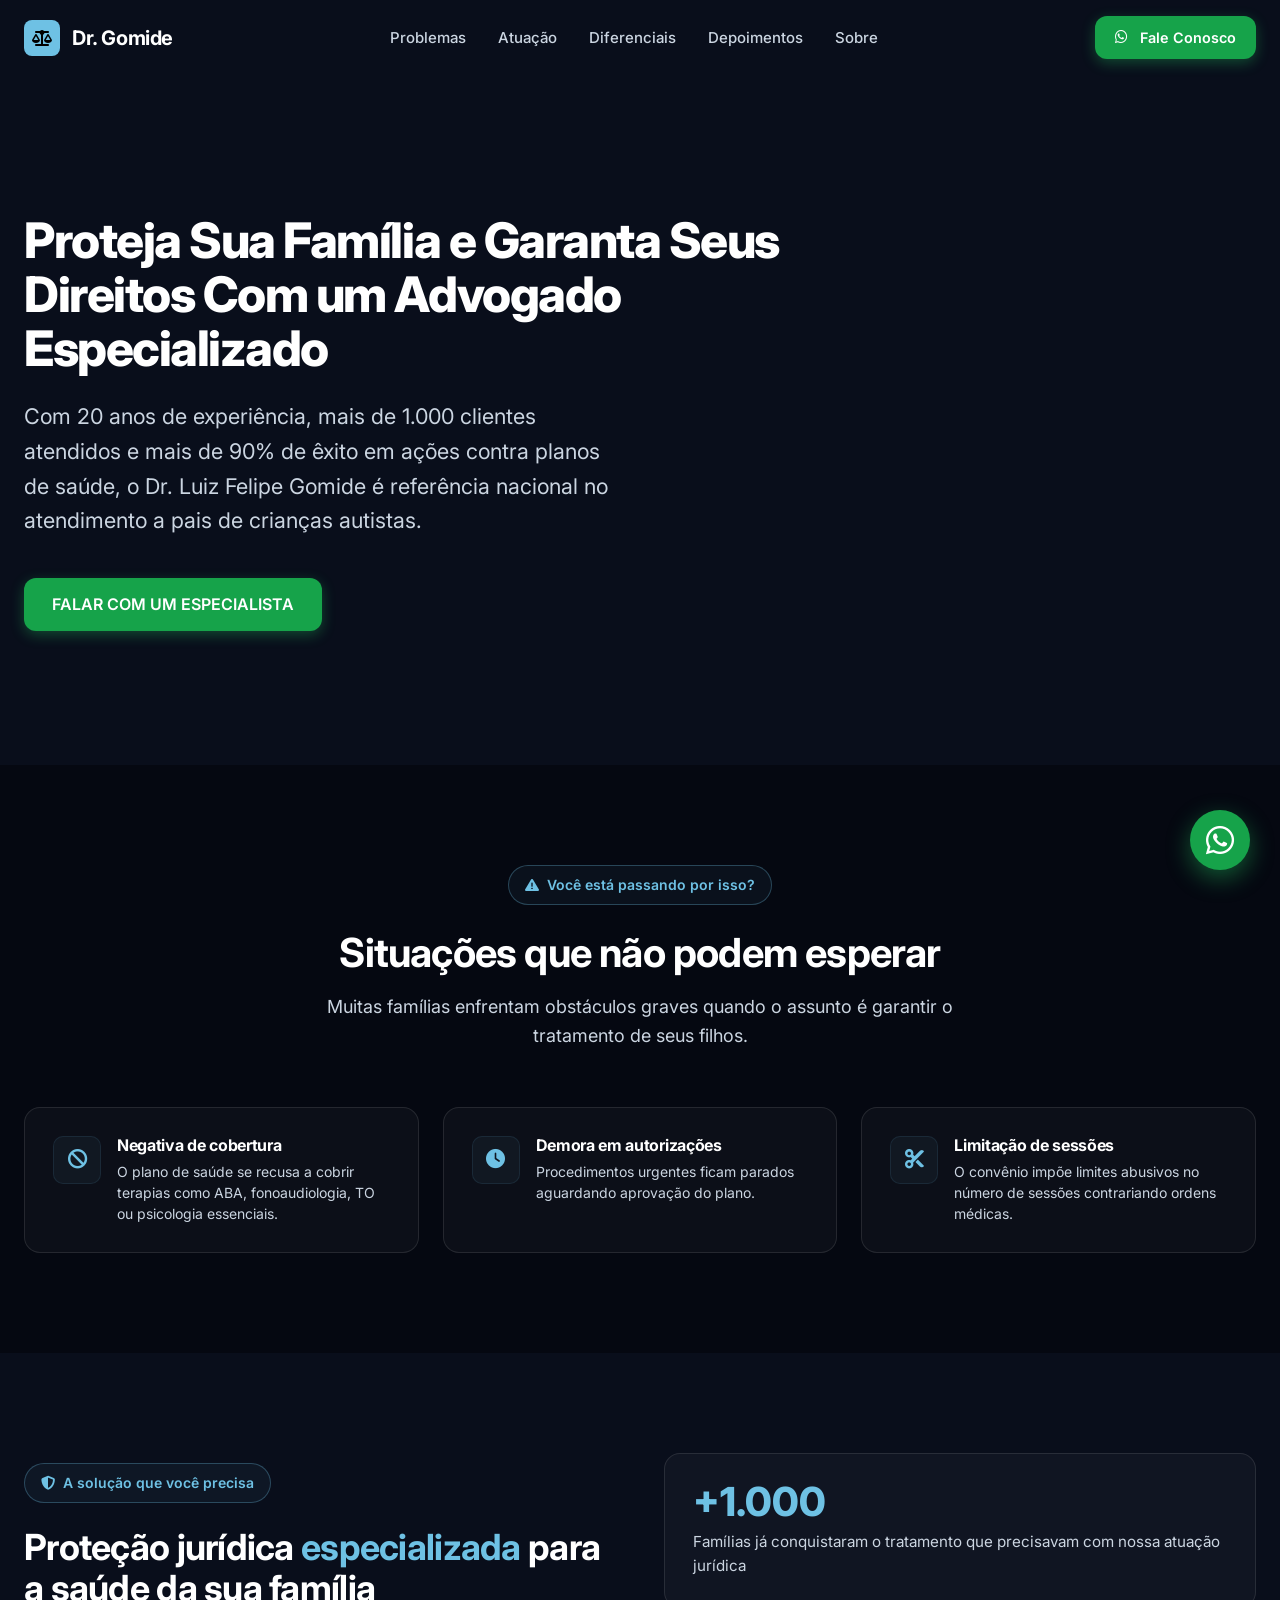
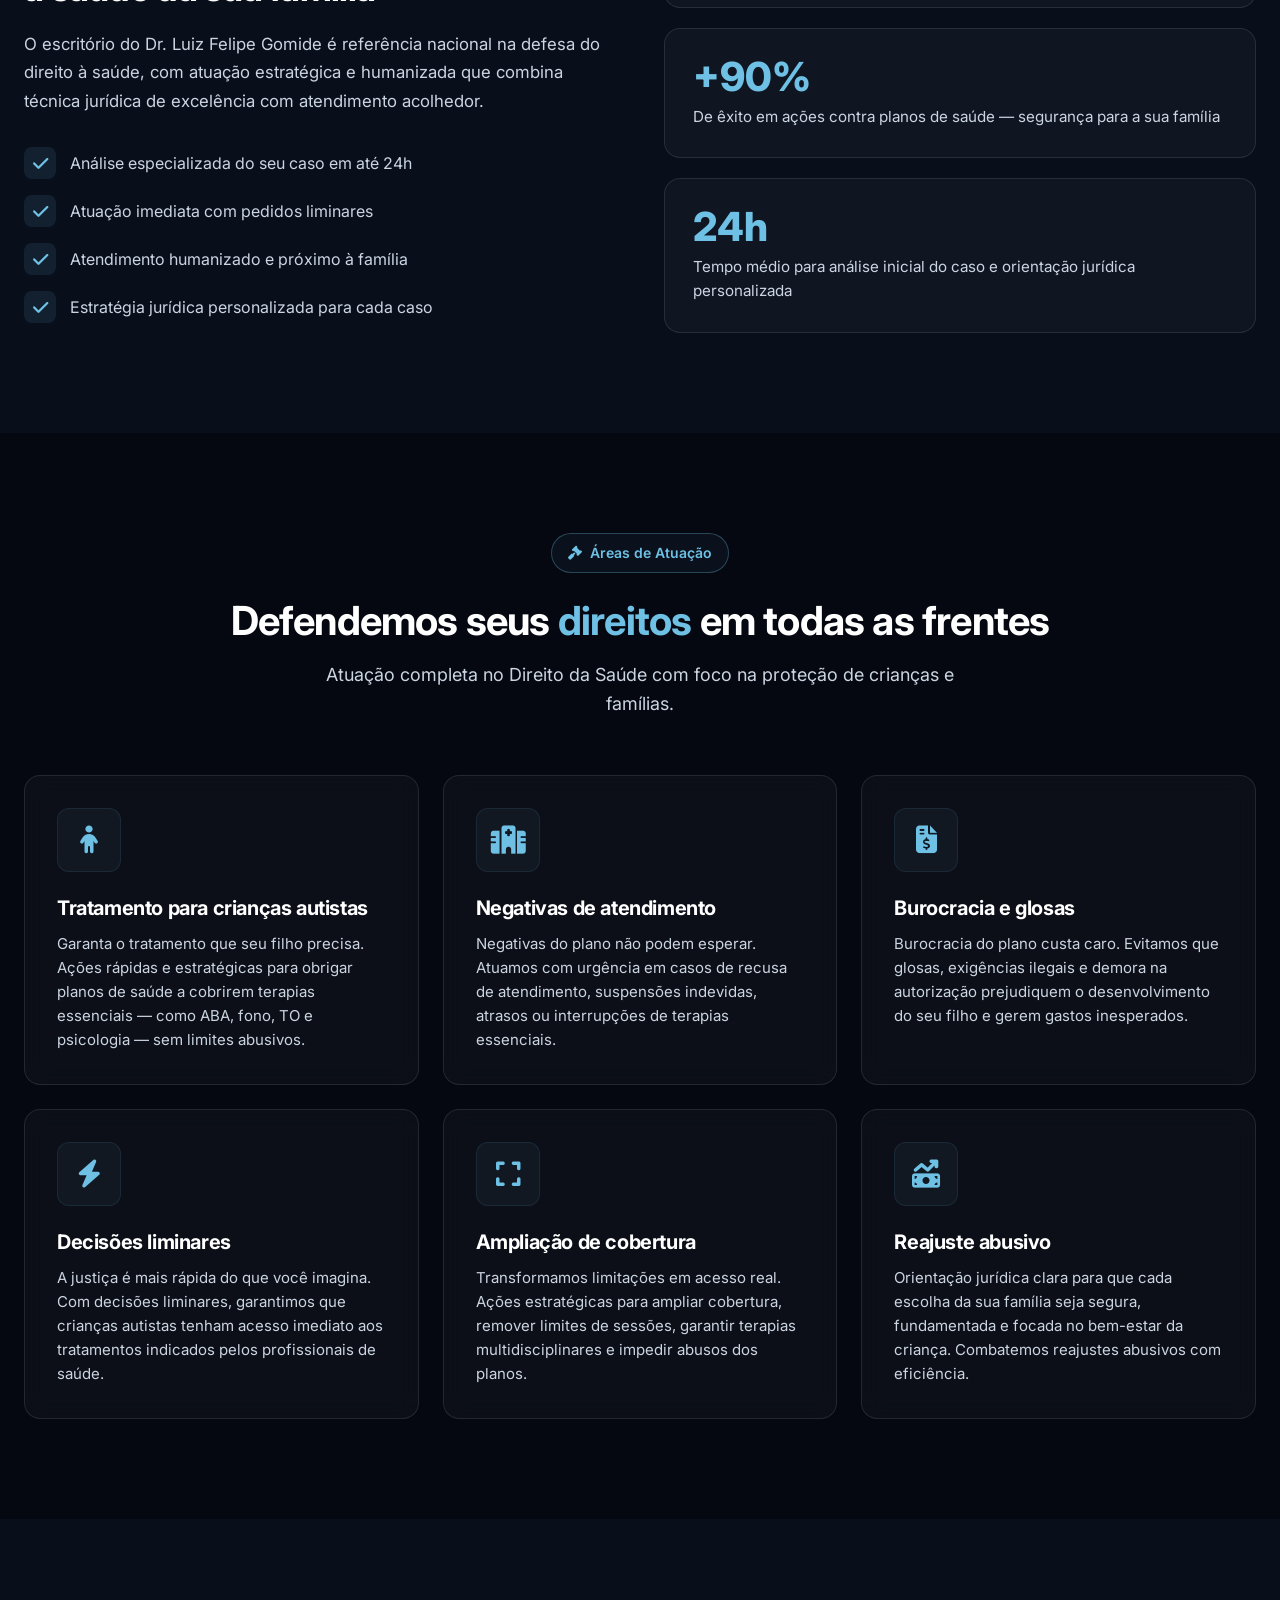
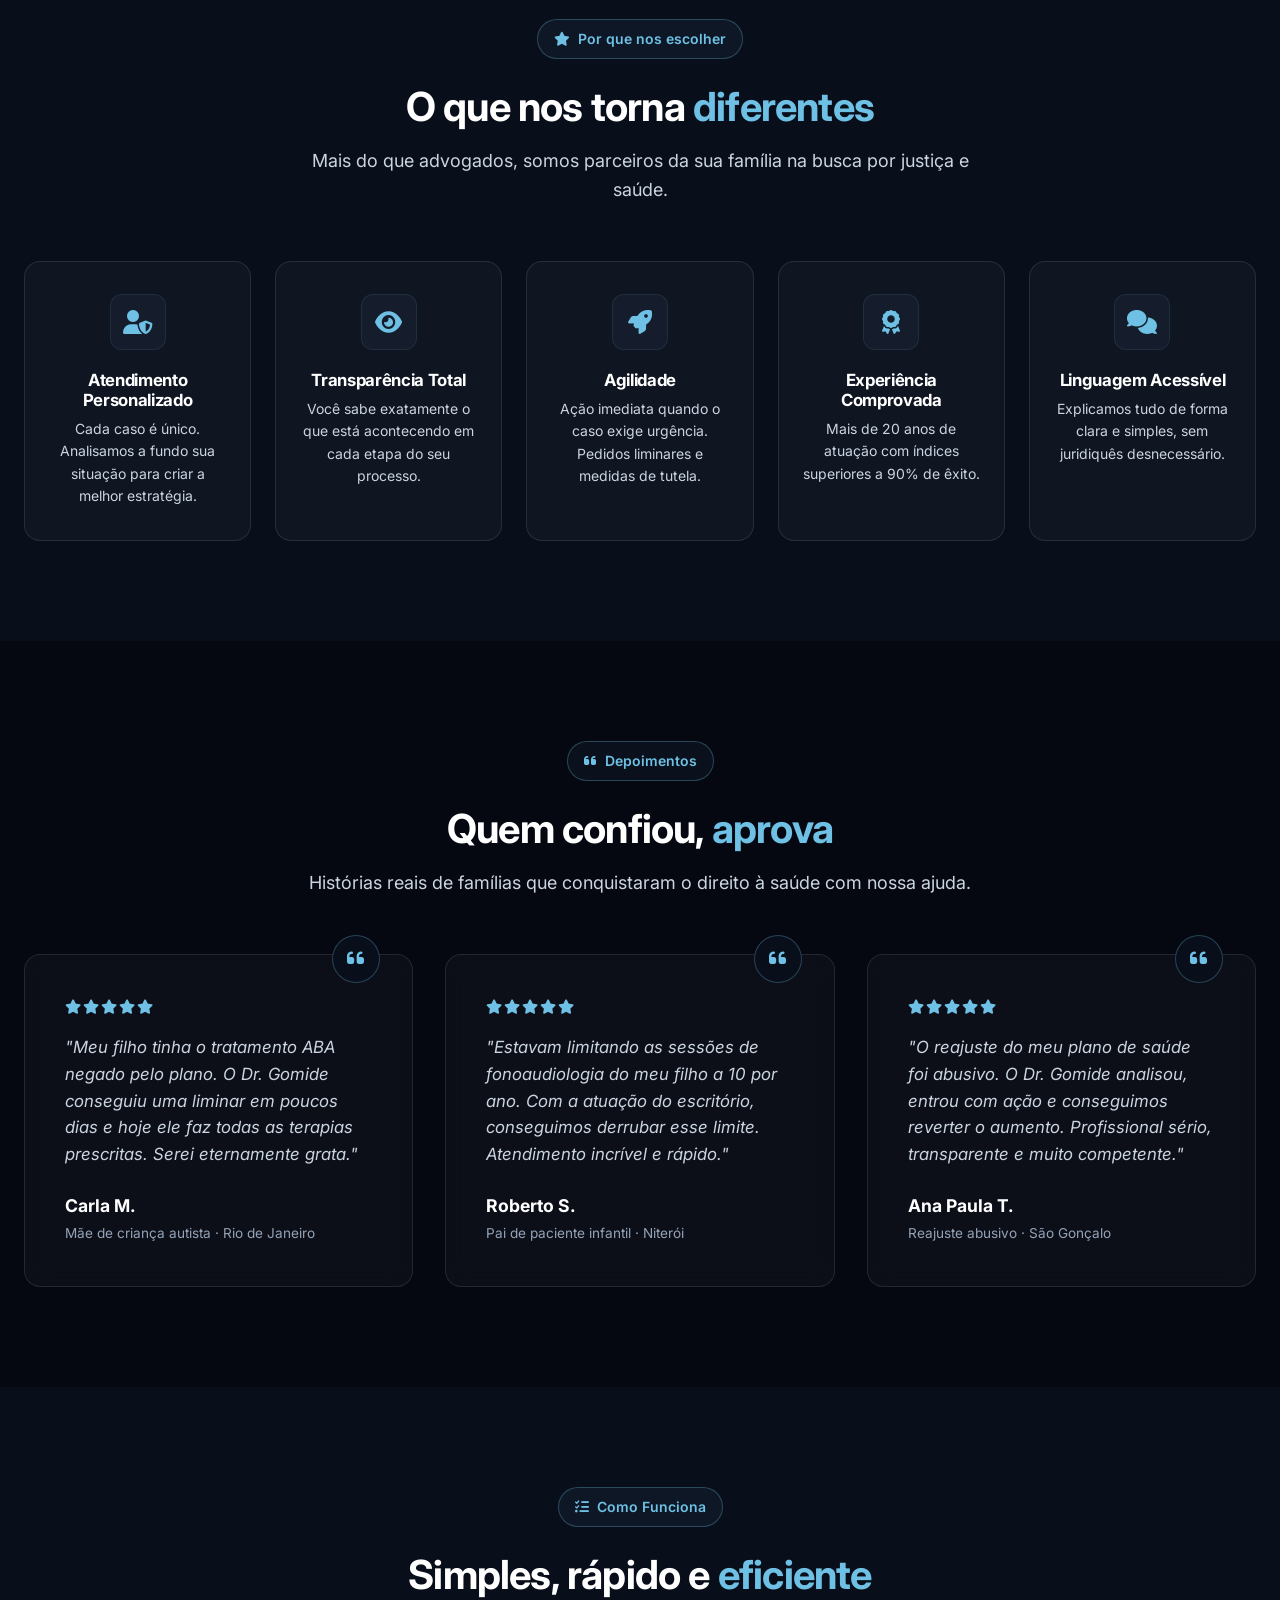
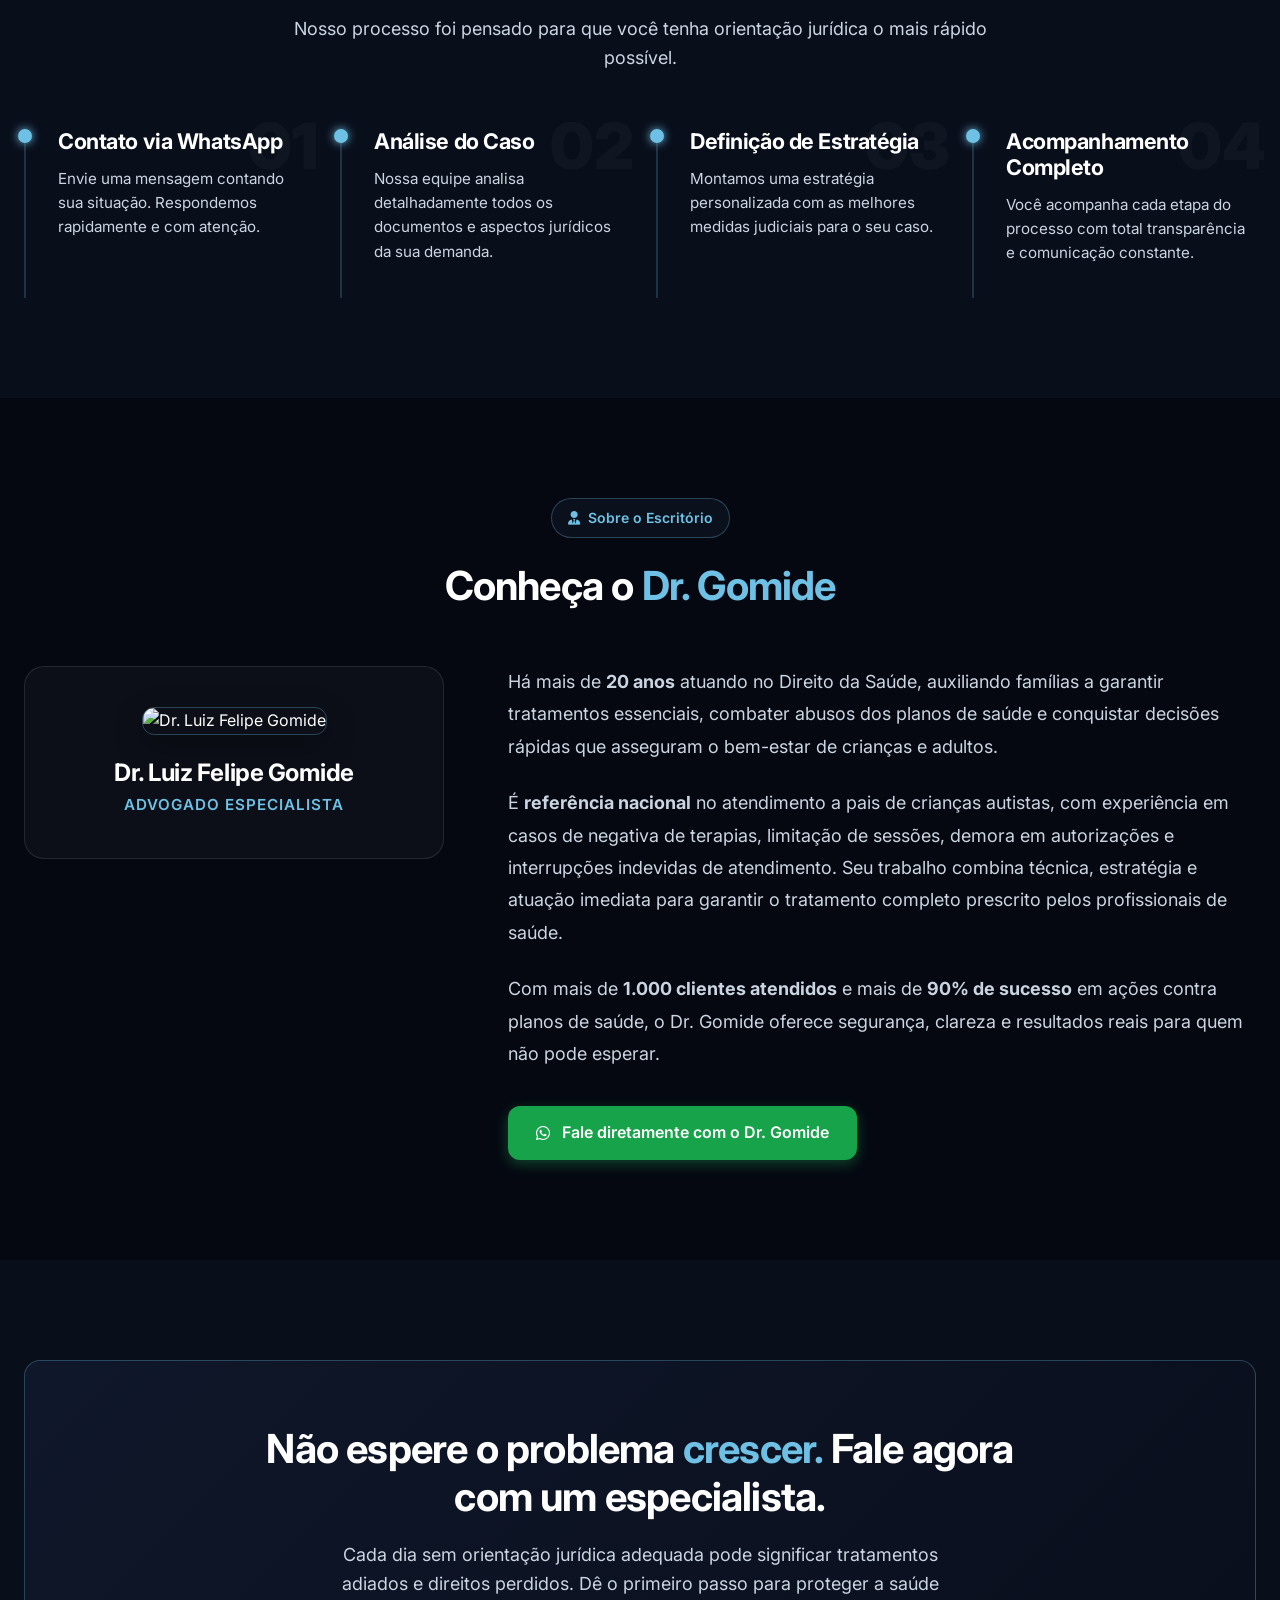
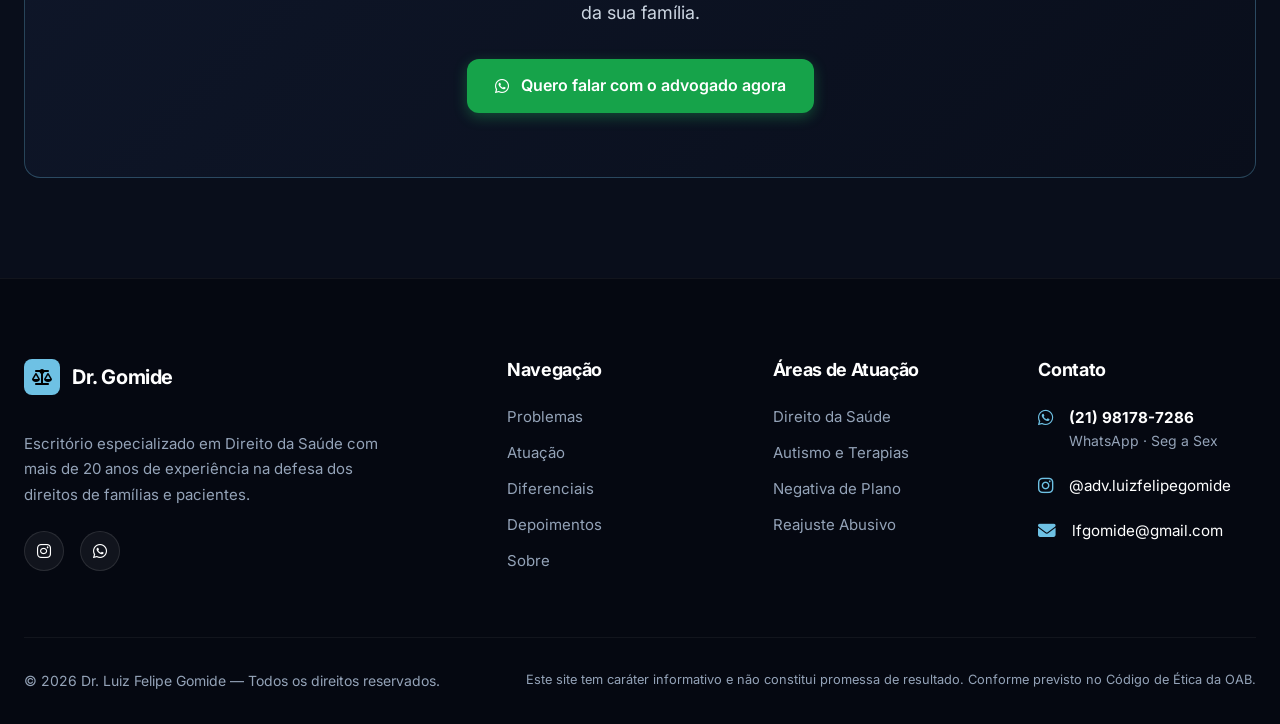
==== commit db89ad7c: "Final adjustments: responsive hero with larger photo, centered button, and clean footer footer statu" ====
--- a/index.html
+++ b/index.html
@@ -138,28 +138,125 @@
         }
 
         @media (max-width: 1024px) {
+
+            .navbar .logo,
+            .navbar .nav-actions {
+                display: none !important;
+            }
+
             .hero {
-                background: linear-gradient(rgba(9, 14, 27, 0.8), rgba(9, 14, 27, 0.8)),
-                    url('https://lfgomideadv.com/wp-content/uploads/2026/03/Copia-de-Design-sem-nome.webp') center/cover no-repeat;
-                text-align: center;
+                min-height: auto;
+                padding-top: 0;
+                padding-bottom: 60px;
+                display: flex;
+                flex-direction: column;
                 justify-content: center;
+                background: #090e1b;
+            }
+
+            .hero .container {
+                display: flex;
+                flex-direction: column;
+                align-items: center;
+                padding: 0;
+            }
+
+            .mobile-hero-img {
+                display: block !important;
+                width: 140%;
+                /* Slightly larger photo */
+                max-width: none;
+                margin-top: -20px;
+                margin-bottom: -480px;
+                /* Extreme overlap */
+                z-index: 1;
+                pointer-events: none;
             }
 
             .hero-content {
                 text-align: center;
+                padding: 0 24px;
+                z-index: 10;
+                position: relative;
+                margin-top: -100px;
+                /* Pull the content up even more */
             }
 
             .hero-title {
-                font-size: 2.75rem;
+                font-size: 2.1rem;
+                line-height: 1.15;
+                margin-top: 0;
+                margin-bottom: 20px;
+                font-weight: 800;
             }
 
             .hero-subtitle {
-                margin: 0 auto 40px auto;
+                font-size: 1.15rem;
+                margin: 0 auto 30px auto;
                 text-align: center;
+                color: rgba(255, 255, 255, 0.9);
             }
 
             .hero-buttons {
+                display: flex;
                 justify-content: center;
+                width: 100%;
+                margin: 0 auto;
+            }
+
+            .btn-whatsapp {
+                width: 100%;
+                max-width: 320px;
+                justify-content: center;
+                padding: 18px 24px;
+                font-size: 1.1rem;
+                letter-spacing: 0.5px;
+                margin: 0 auto;
+            }
+
+            .hero-scroll-indicator {
+                display: flex !important;
+            }
+        }
+
+        .mobile-hero-img {
+            display: none;
+        }
+
+        .hero-scroll-indicator {
+            display: none;
+            position: absolute;
+            bottom: 30px;
+            left: 50%;
+            transform: translateX(-50%);
+            width: 45px;
+            height: 45px;
+            background: #2563eb;
+            border-radius: 50%;
+            align-items: center;
+            justify-content: center;
+            color: white;
+            font-size: 1.2rem;
+            box-shadow: 0 0 20px rgba(37, 99, 235, 0.4);
+            animation: bounce 2s infinite;
+        }
+
+        @keyframes bounce {
+
+            0%,
+            20%,
+            50%,
+            80%,
+            100% {
+                transform: translateX(-50%) translateY(0);
+            }
+
+            40% {
+                transform: translateX(-50%) translateY(-10px);
+            }
+
+            60% {
+                transform: translateX(-50%) translateY(-5px);
             }
         }
 
@@ -491,52 +588,113 @@
             z-index: 10;
         }
 
+        /* Final Responsive Polish */
         @media (max-width: 992px) {
-            .methodology-steps {
+            .solution-wrapper {
+                grid-template-columns: 1fr;
+                gap: 40px;
+                text-align: center;
+            }
+
+            .solution-text {
+                display: flex;
+                flex-direction: column;
+                align-items: center;
+            }
+
+            .solution-feat {
+                justify-content: center;
+            }
+
+            .solution-card-stack {
+                width: 100%;
+                max-width: 500px;
+                margin: 0 auto;
+            }
+
+            .services-grid {
                 grid-template-columns: repeat(2, 1fr);
-                gap: 40px;
-            }
-
-            .step-card {
-                padding-bottom: 24px;
-            }
-        }
-
-        @media (max-width: 600px) {
+            }
+
             .methodology-steps {
                 grid-template-columns: 1fr;
-            }
-        }
-
-        /* Responsive */
-        @media (max-width: 1024px) {
+                gap: 20px;
+            }
+
             .about-wrapper {
                 grid-template-columns: 1fr;
+                gap: 40px;
             }
 
             .about-avatar-box {
-                max-width: 420px;
-                margin: 0 auto 40px auto;
+                margin: 0 auto;
+            }
+
+            .footer-top {
+                grid-template-columns: 1fr;
+                text-align: center;
+                gap: 40px;
+            }
+
+            .footer-top .logo {
+                display: none !important;
+            }
+
+            .footer-top p {
+                margin: 16px auto 0 auto !important;
+            }
+
+            .social-links {
+                justify-content: center;
+            }
+
+            .contact-info li {
+                justify-content: center;
+                text-align: center;
+            }
+
+            .contact-info li i {
+                margin-top: 5px;
             }
         }
 
         @media (max-width: 768px) {
-            .pain-grid {
+            .section-padding {
+                padding: 60px 0;
+            }
+
+            .section-title {
+                font-size: 2rem;
+            }
+
+            .services-grid {
                 grid-template-columns: 1fr;
             }
 
-            .diff-grid {
-                grid-template-columns: 1fr 1fr;
-            }
-
-            .hero-title {
-                font-size: 2.75rem;
-            }
-        }
-
-        @media (max-width: 480px) {
             .diff-grid {
                 grid-template-columns: 1fr;
+            }
+
+            .about-avatar-box {
+                padding: 24px 16px;
+            }
+
+            .about-text {
+                text-align: center;
+            }
+
+            .about-text p {
+                font-size: 1rem;
+            }
+        }
+
+        @media (max-width: 480px) {
+            .hero-title {
+                font-size: 1.85rem;
+            }
+
+            .stat-content .big-num {
+                font-size: 2.2rem;
             }
         }
 
@@ -604,9 +762,11 @@
     <!-- ===== 1. HERO ===== -->
     <section id="hero" class="hero">
         <div class="container">
+            <img src="https://lfgomideadv.com/wp-content/uploads/2026/03/Design-sem-nome-2.webp"
+                alt="Dr. Luiz Felipe Gomide" class="mobile-hero-img">
             <div class="hero-content">
                 <h1 class="hero-title fade-up">
-                    Proteja Sua Família e<br> Assegure Seus Direitos Com<br> um Advogado Especializado
+                    Proteja Sua Família e Garanta Seus Direitos Com um Advogado Especializado
                 </h1>
                 <p class="hero-subtitle fade-up delay-1">
                     Com 20 anos de experiência, mais de 1.000 clientes atendidos e mais de 90% de êxito em ações contra
@@ -616,9 +776,12 @@
                 <div class="hero-buttons fade-up delay-2">
                     <a href="https://wa.me/5521981787286?text=Olá, preciso de orientação sobre o tratamento do meu filho."
                         class="btn-whatsapp pulse-glow" id="hero-cta" target="_blank">
-                        <i class="fa-brands fa-whatsapp"></i> Fale com o advogado agora
+                        FALAR COM UM ESPECIALISTA
                     </a>
                 </div>
+            </div>
+            <div class="hero-scroll-indicator">
+                <i class="fa-solid fa-arrow-down"></i>
             </div>
         </div>
     </section>
@@ -987,9 +1150,6 @@
                     Este site tem caráter informativo e não constitui promessa de resultado. Conforme previsto no Código
                     de Ética da OAB.
                 </div>
-                <div class="signature-container" style="text-align: center; margin-top: 20px;">
-                    <img src="lipex-signature.png" alt="Lipex Webdesigner" style="height: 60px; filter: drop-shadow(0 0 5px rgba(255,255,255,0.2));">
-                </div>
             </div>
         </div>
     </footer>
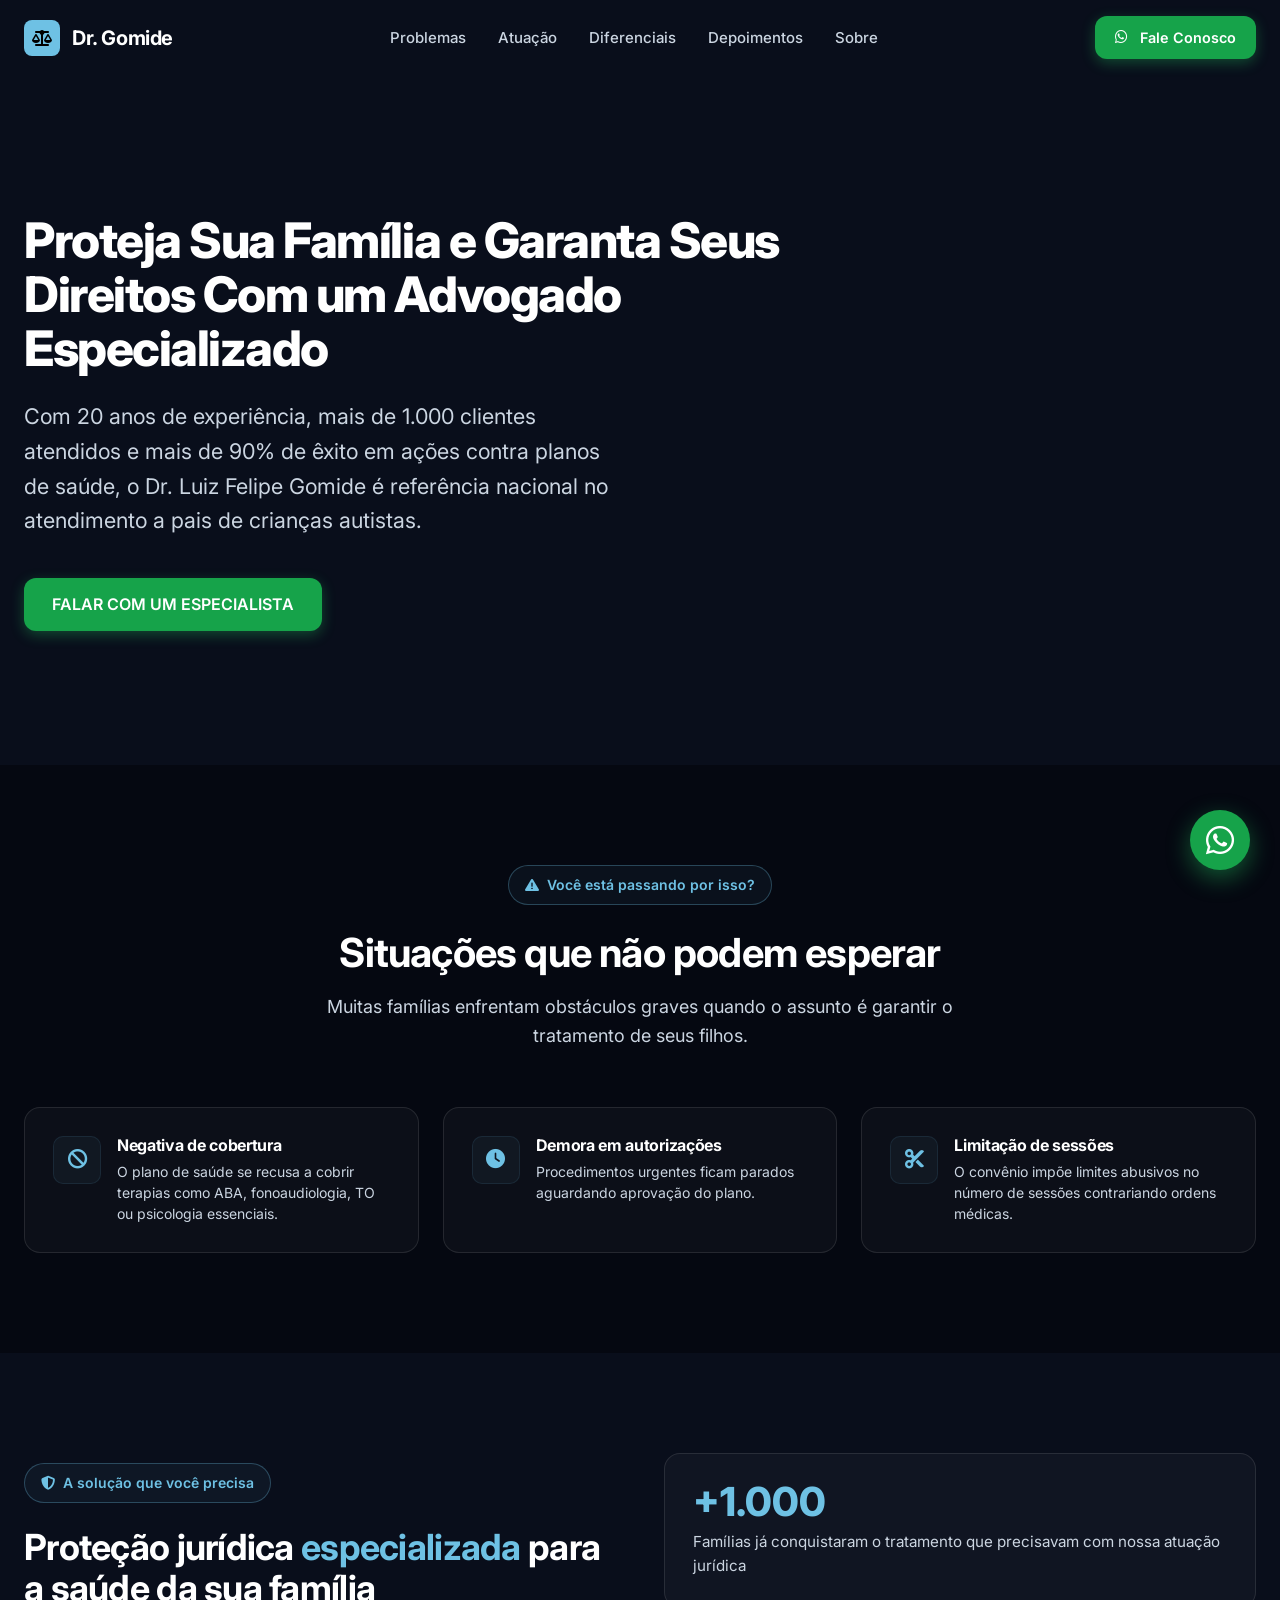
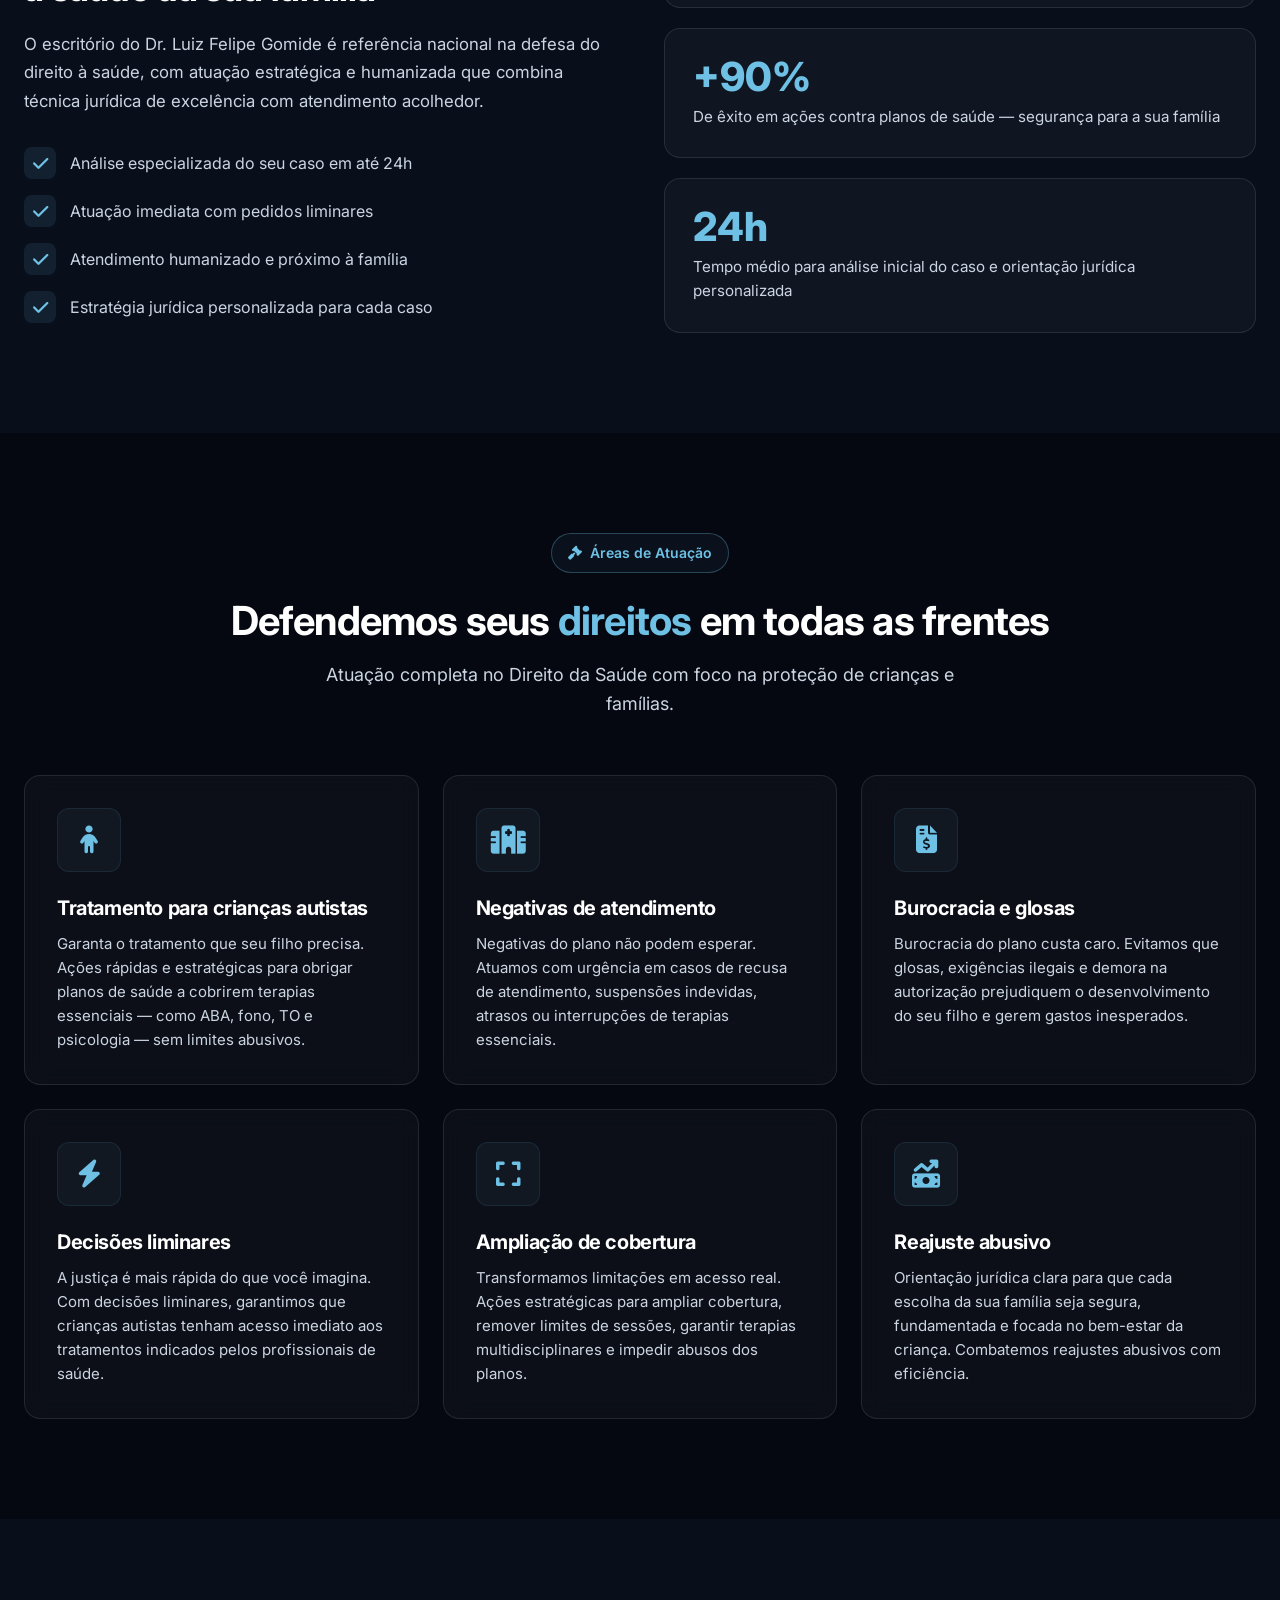
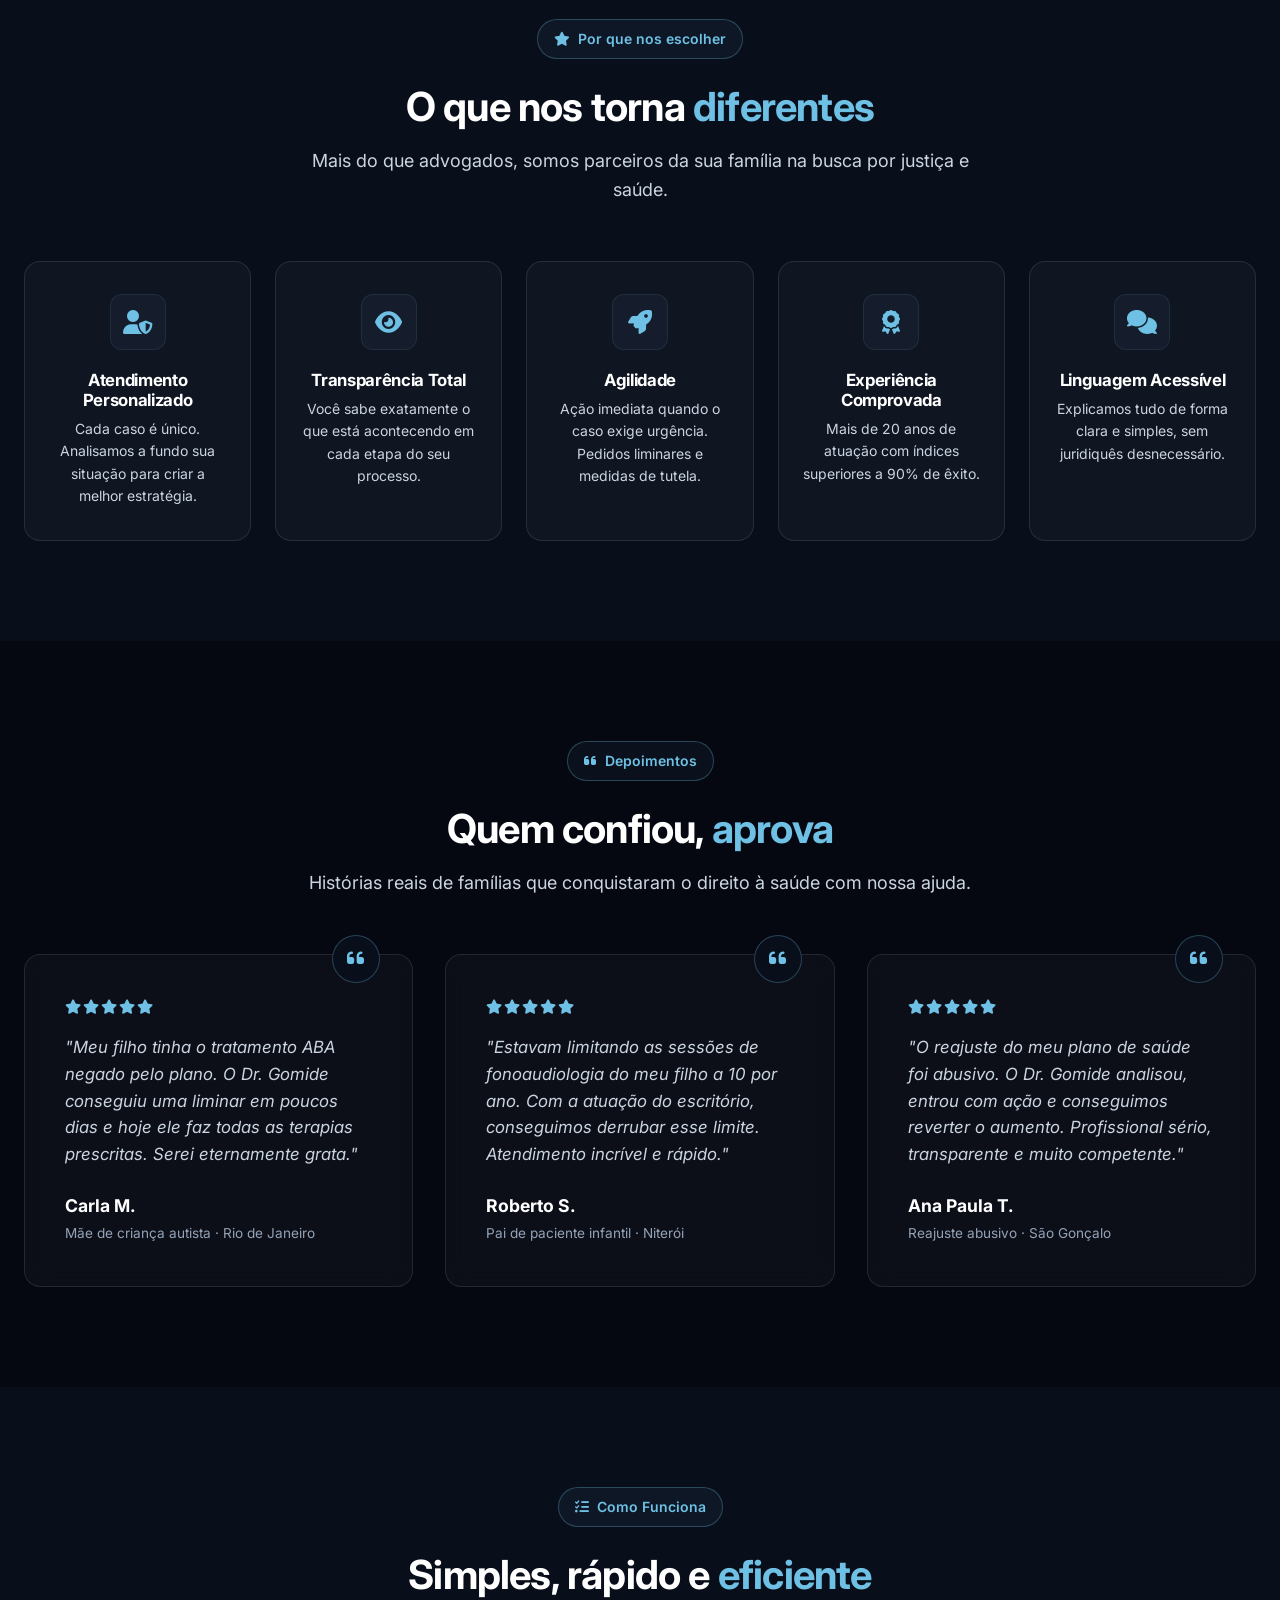
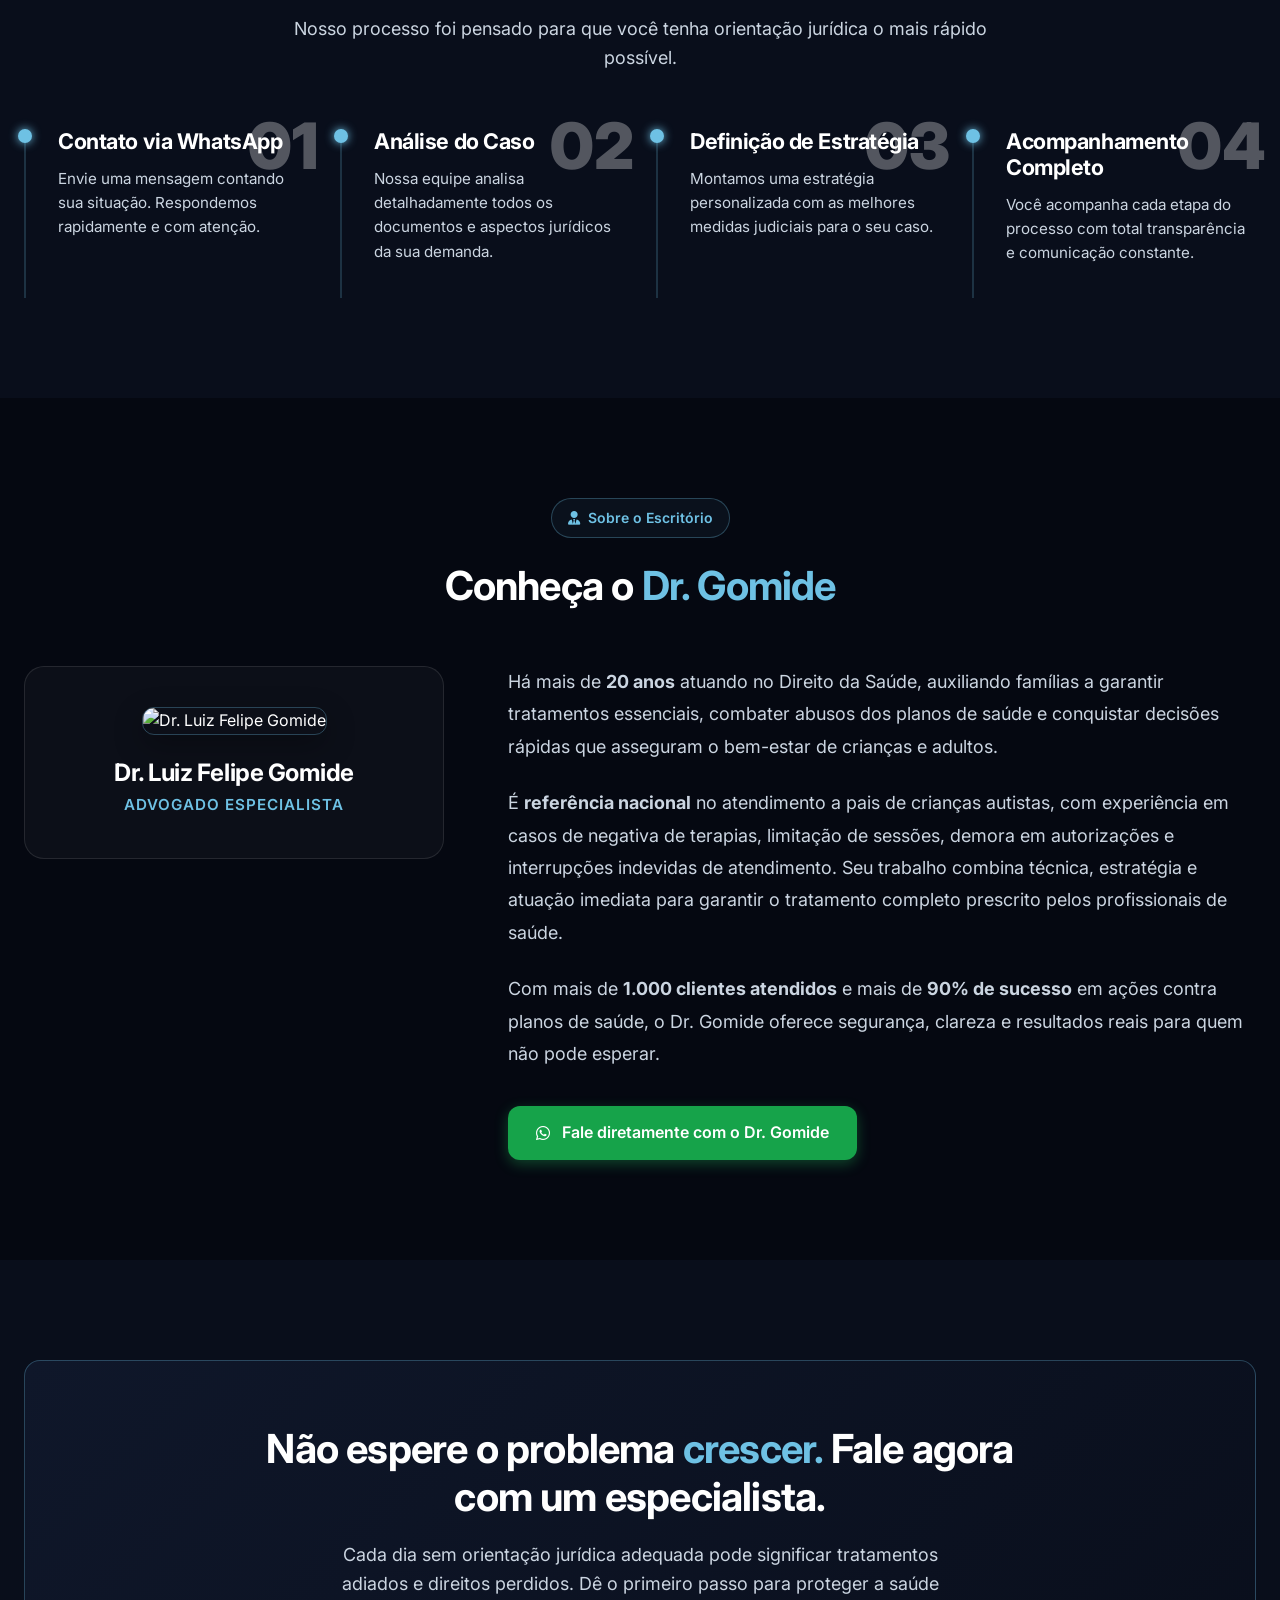
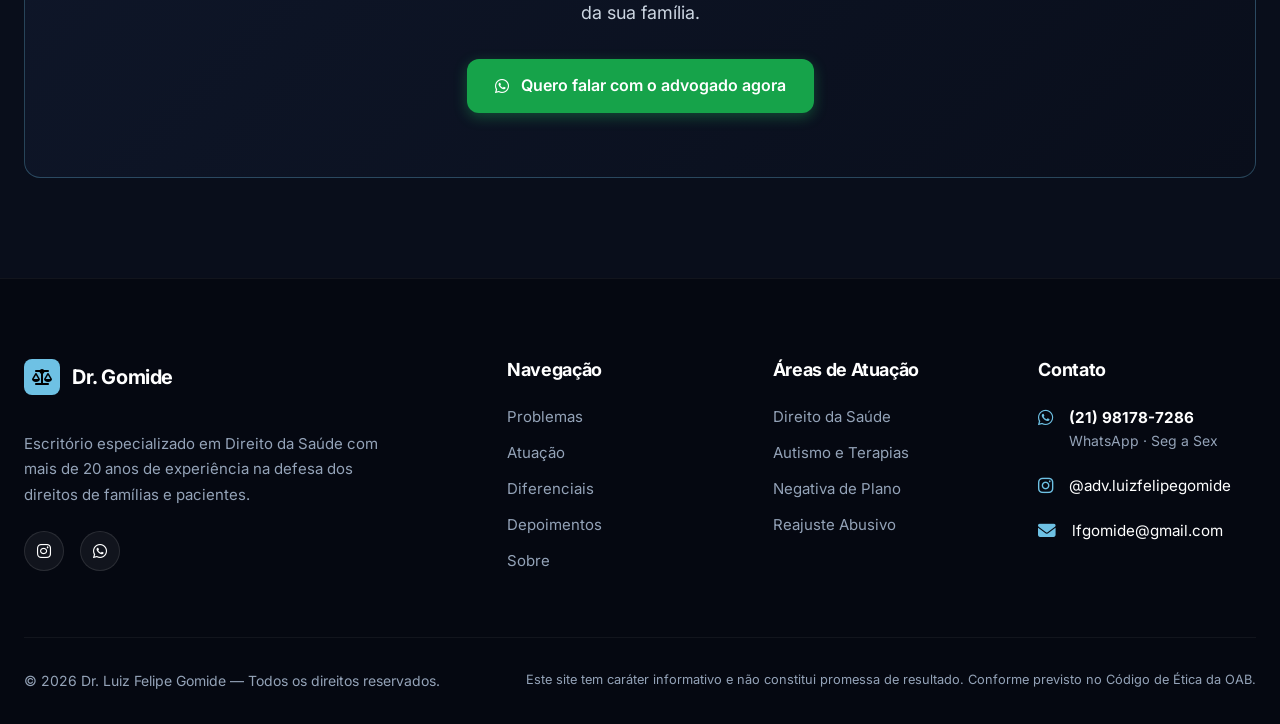
==== commit 16e421e4: "Adjust mobile hero: add top padding for better headroom" ====
--- a/index.html
+++ b/index.html
@@ -146,7 +146,7 @@
 
             .hero {
                 min-height: auto;
-                padding-top: 0;
+                padding-top: 50px; /* More room at the top */
                 padding-bottom: 60px;
                 display: flex;
                 flex-direction: column;
@@ -576,7 +576,7 @@
             top: -15px;
             font-size: 4rem;
             font-weight: 900;
-            color: rgba(255, 255, 255, 0.03);
+            color: rgba(255, 255, 255, 0.3);
             z-index: 0;
             user-select: none;
             line-height: 1;
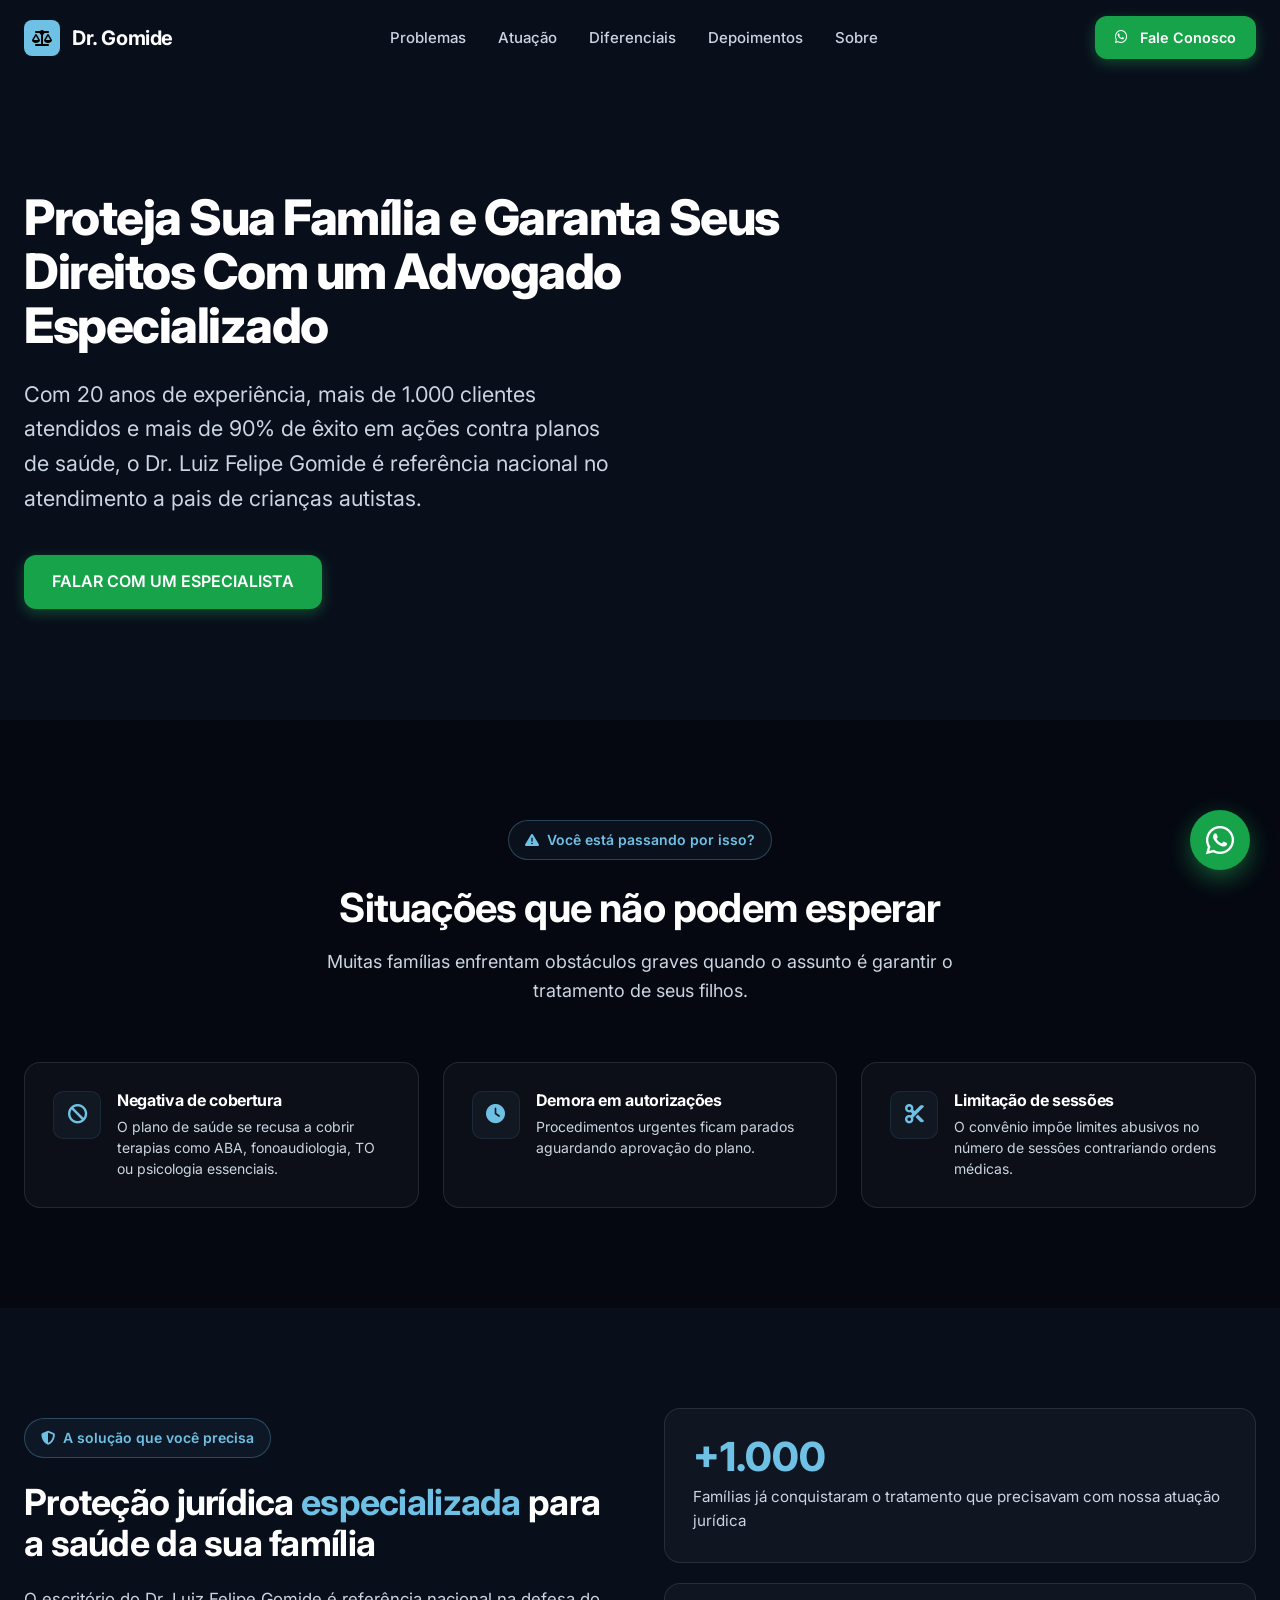
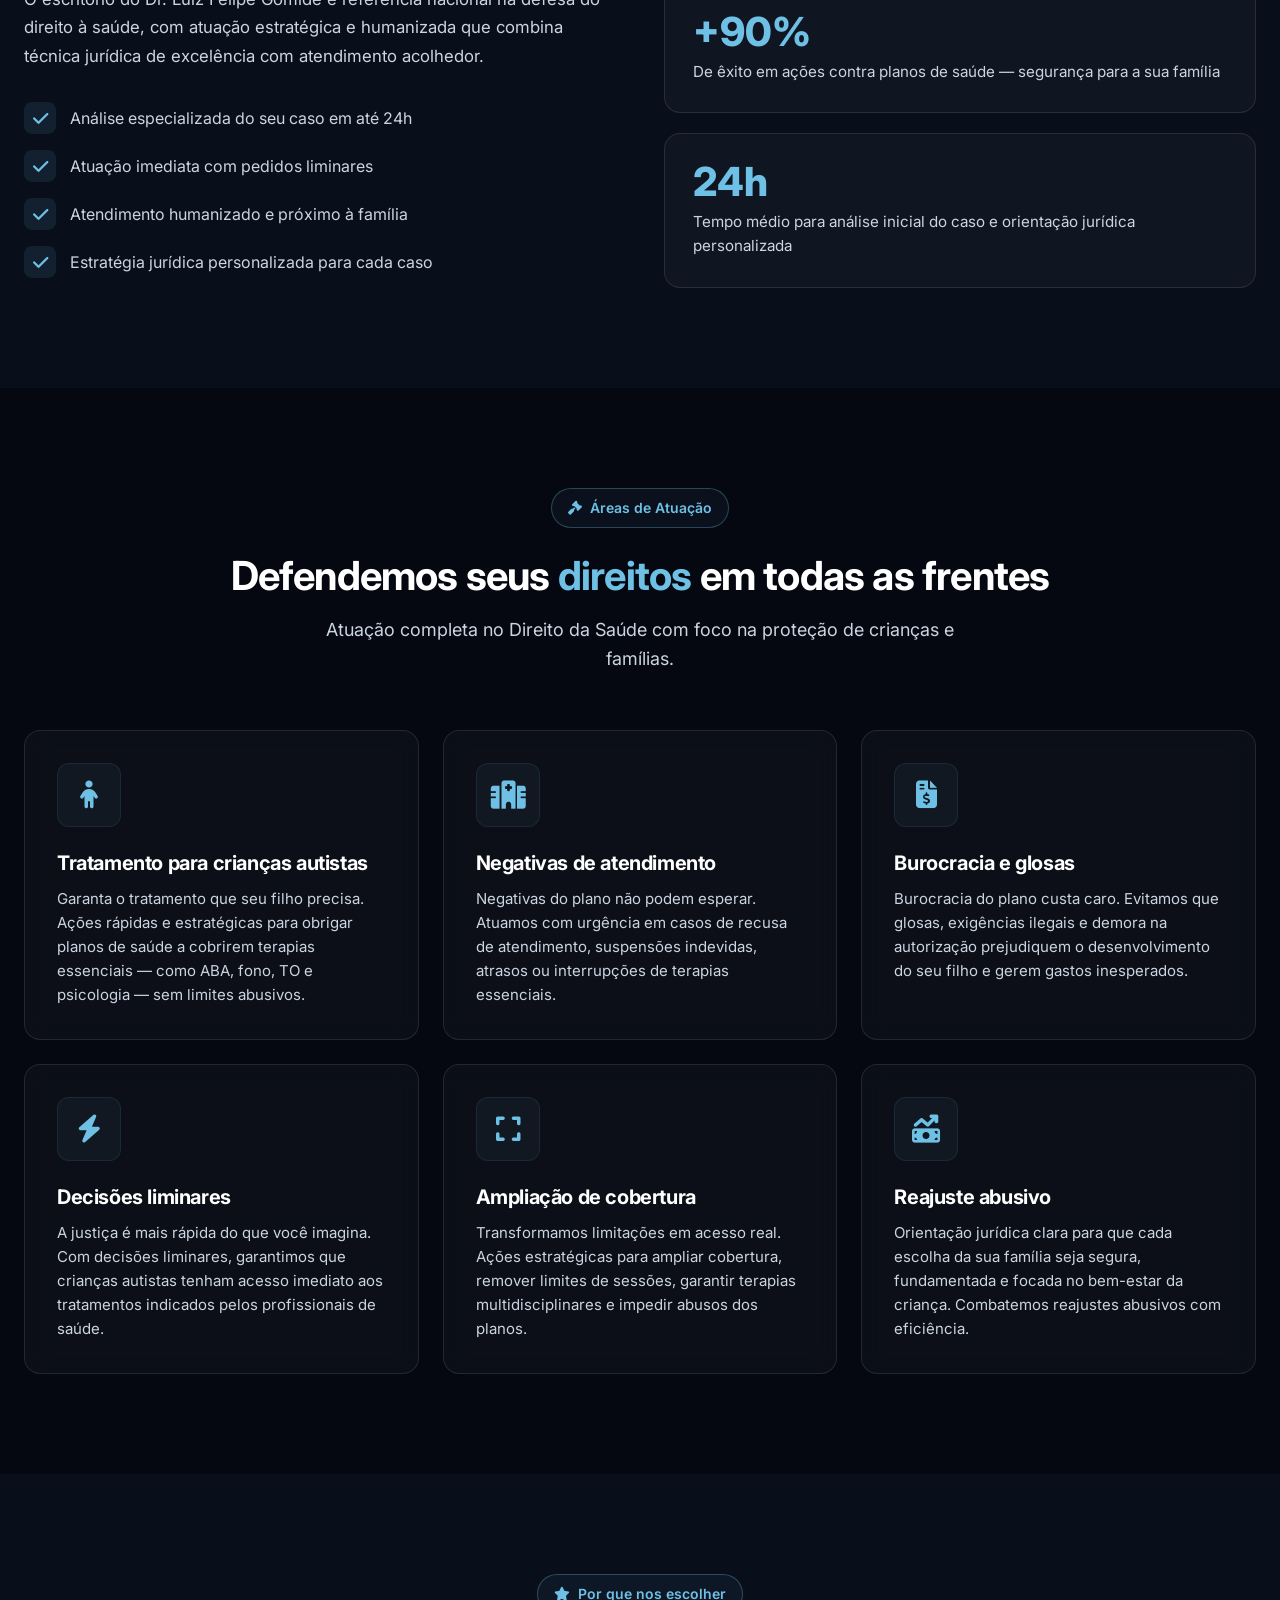
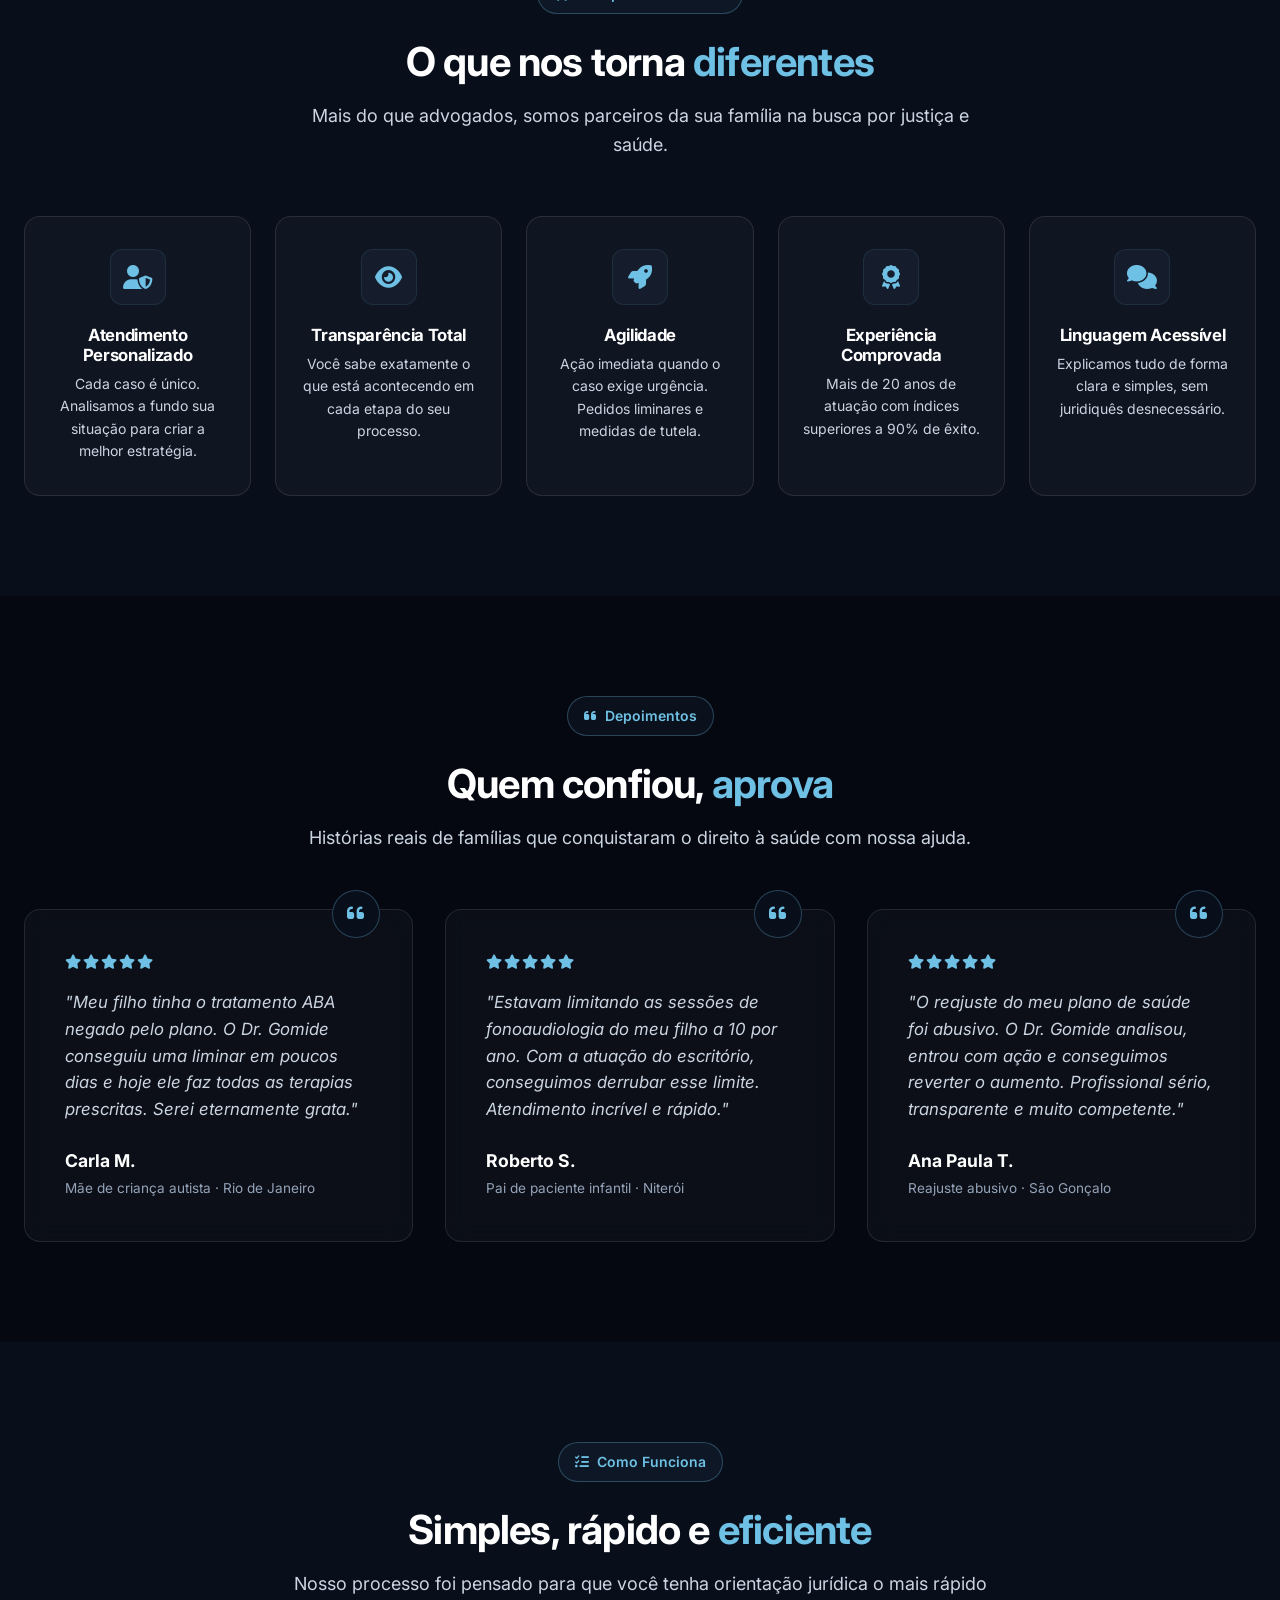
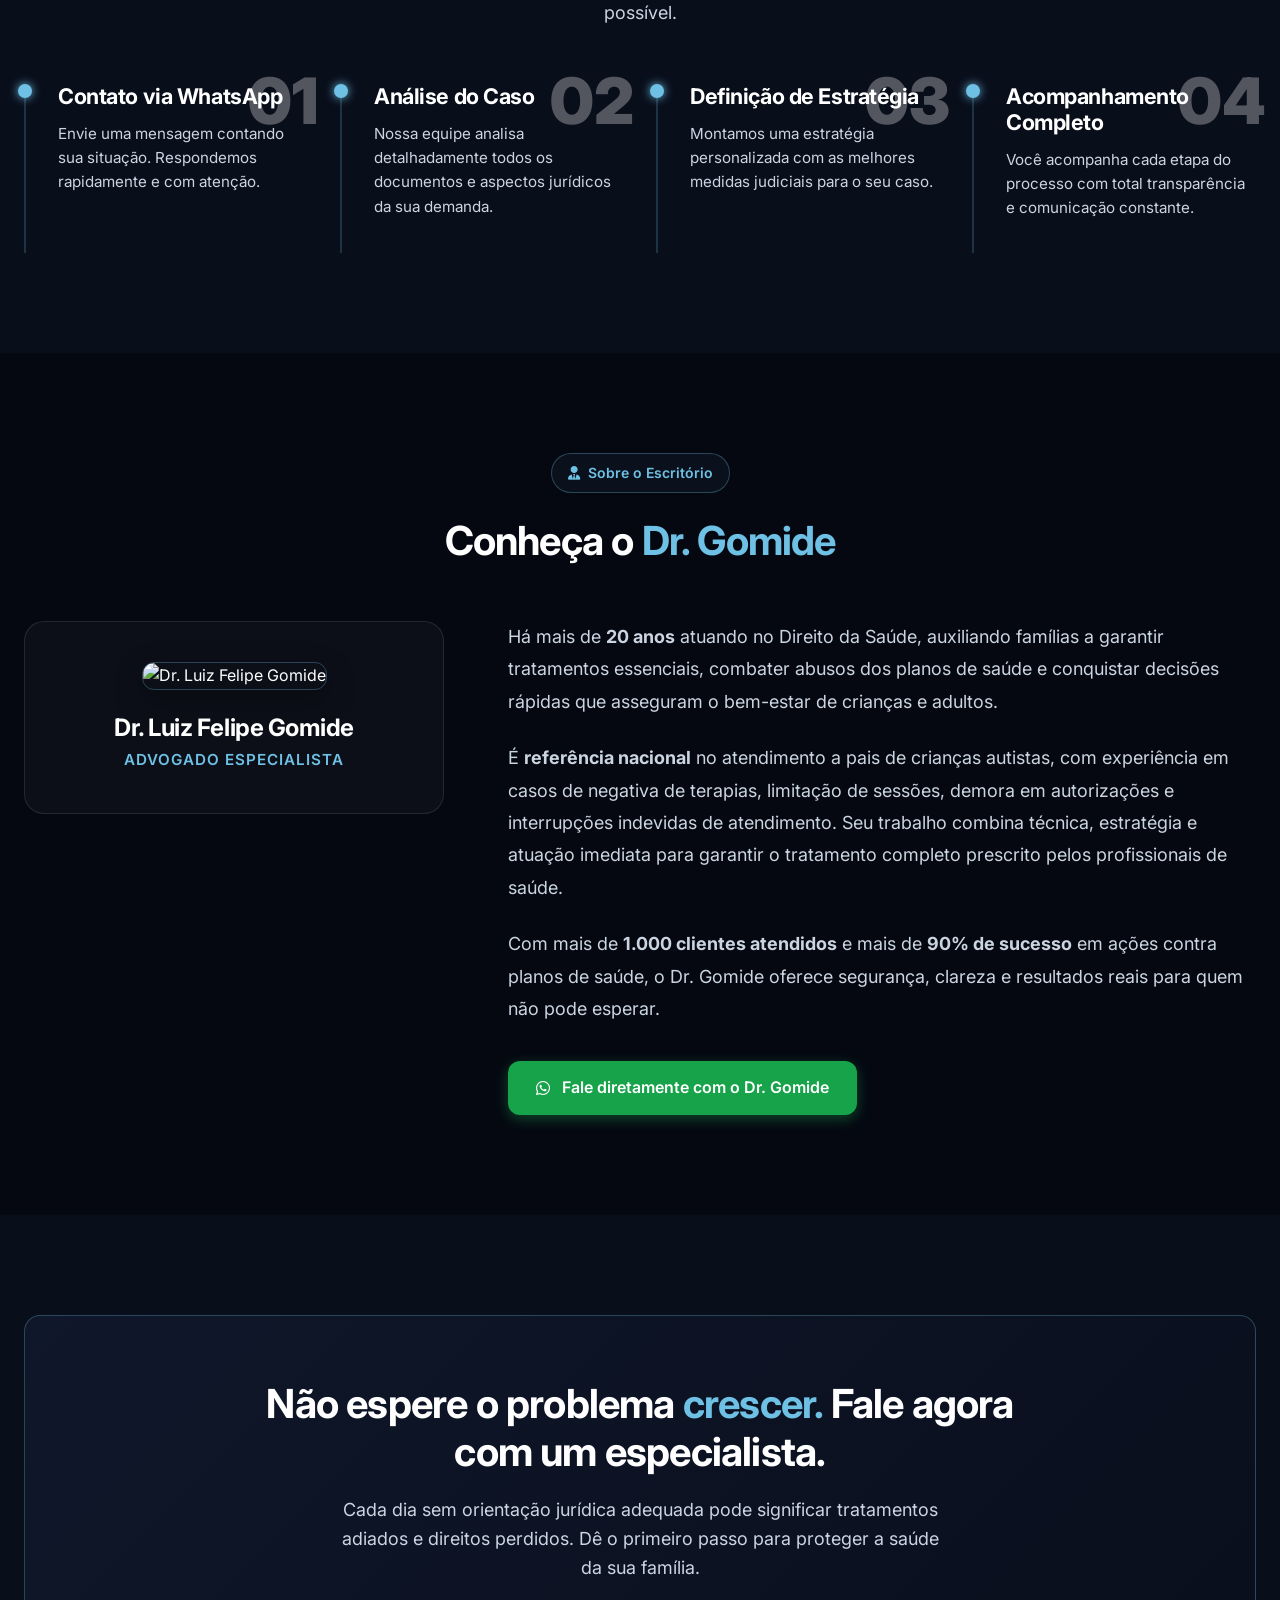
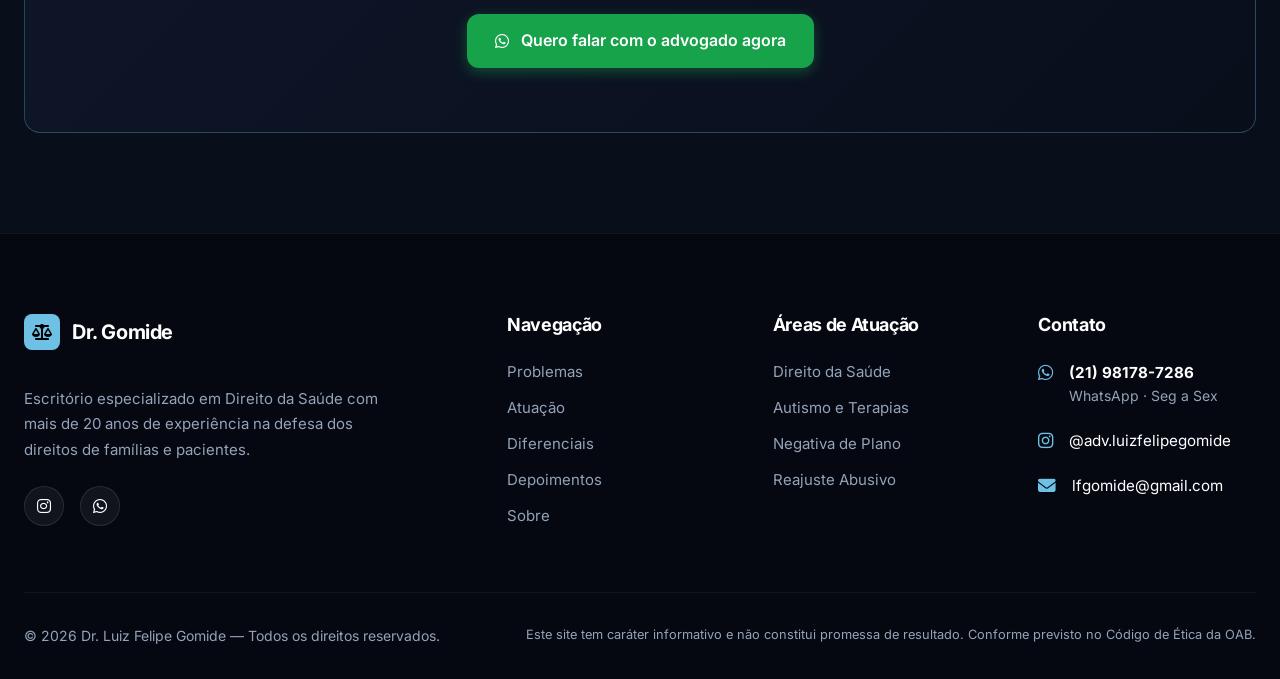
==== commit b9253924: "Final mobile hero adjustments: remove top spacing for clean look" ====
--- a/index.html
+++ b/index.html
@@ -96,7 +96,7 @@
         /* === Simplified Hero (Full Background) === */
         .hero {
             position: relative;
-            min-height: 85vh;
+            min-height: 80vh;
             display: flex;
             align-items: center;
             background: linear-gradient(to right, #090E1B 30%, rgba(9, 14, 27, 0.4) 55%, transparent 80%),
@@ -138,15 +138,13 @@
         }
 
         @media (max-width: 1024px) {
-
-            .navbar .logo,
-            .navbar .nav-actions {
+            .navbar {
                 display: none !important;
             }
 
             .hero {
                 min-height: auto;
-                padding-top: 50px; /* More room at the top */
+                padding-top: 0;
                 padding-bottom: 60px;
                 display: flex;
                 flex-direction: column;
@@ -164,11 +162,9 @@
             .mobile-hero-img {
                 display: block !important;
                 width: 140%;
-                /* Slightly larger photo */
                 max-width: none;
-                margin-top: -20px;
+                margin-top: 0;
                 margin-bottom: -480px;
-                /* Extreme overlap */
                 z-index: 1;
                 pointer-events: none;
             }
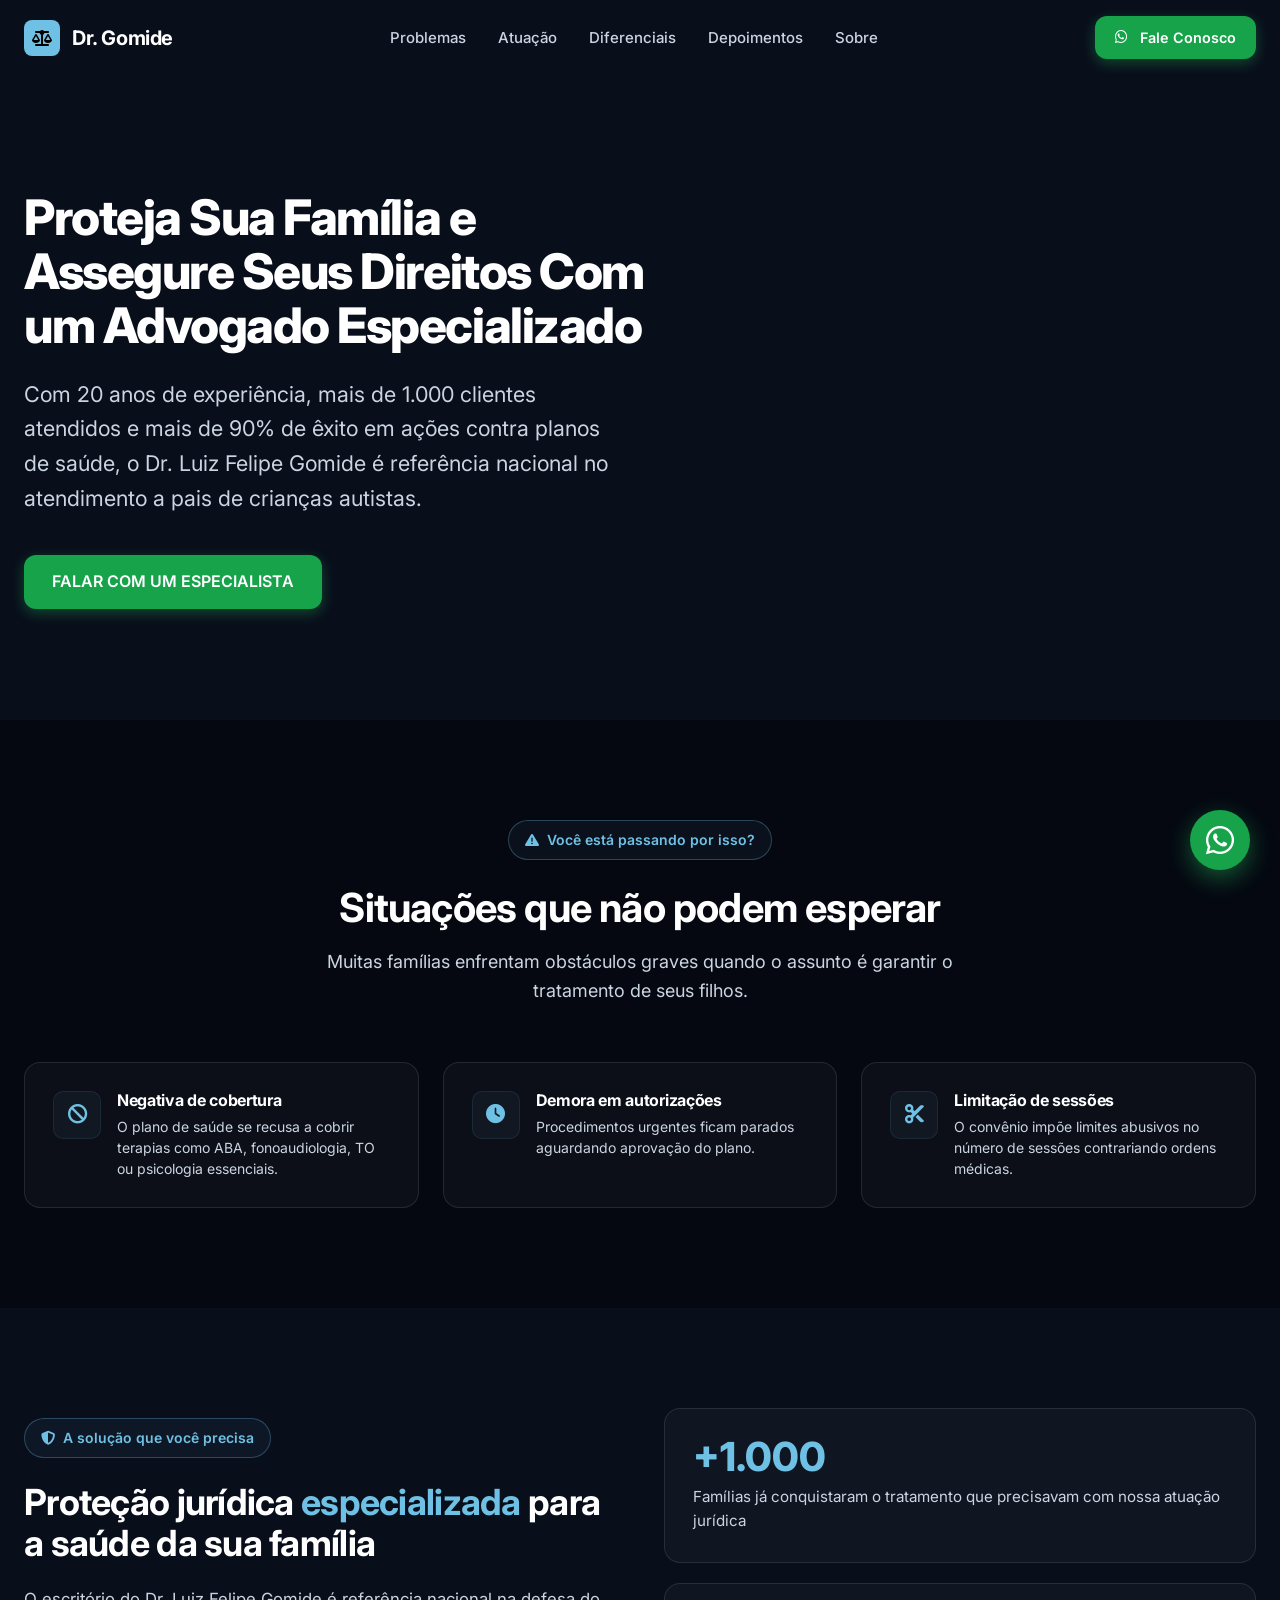
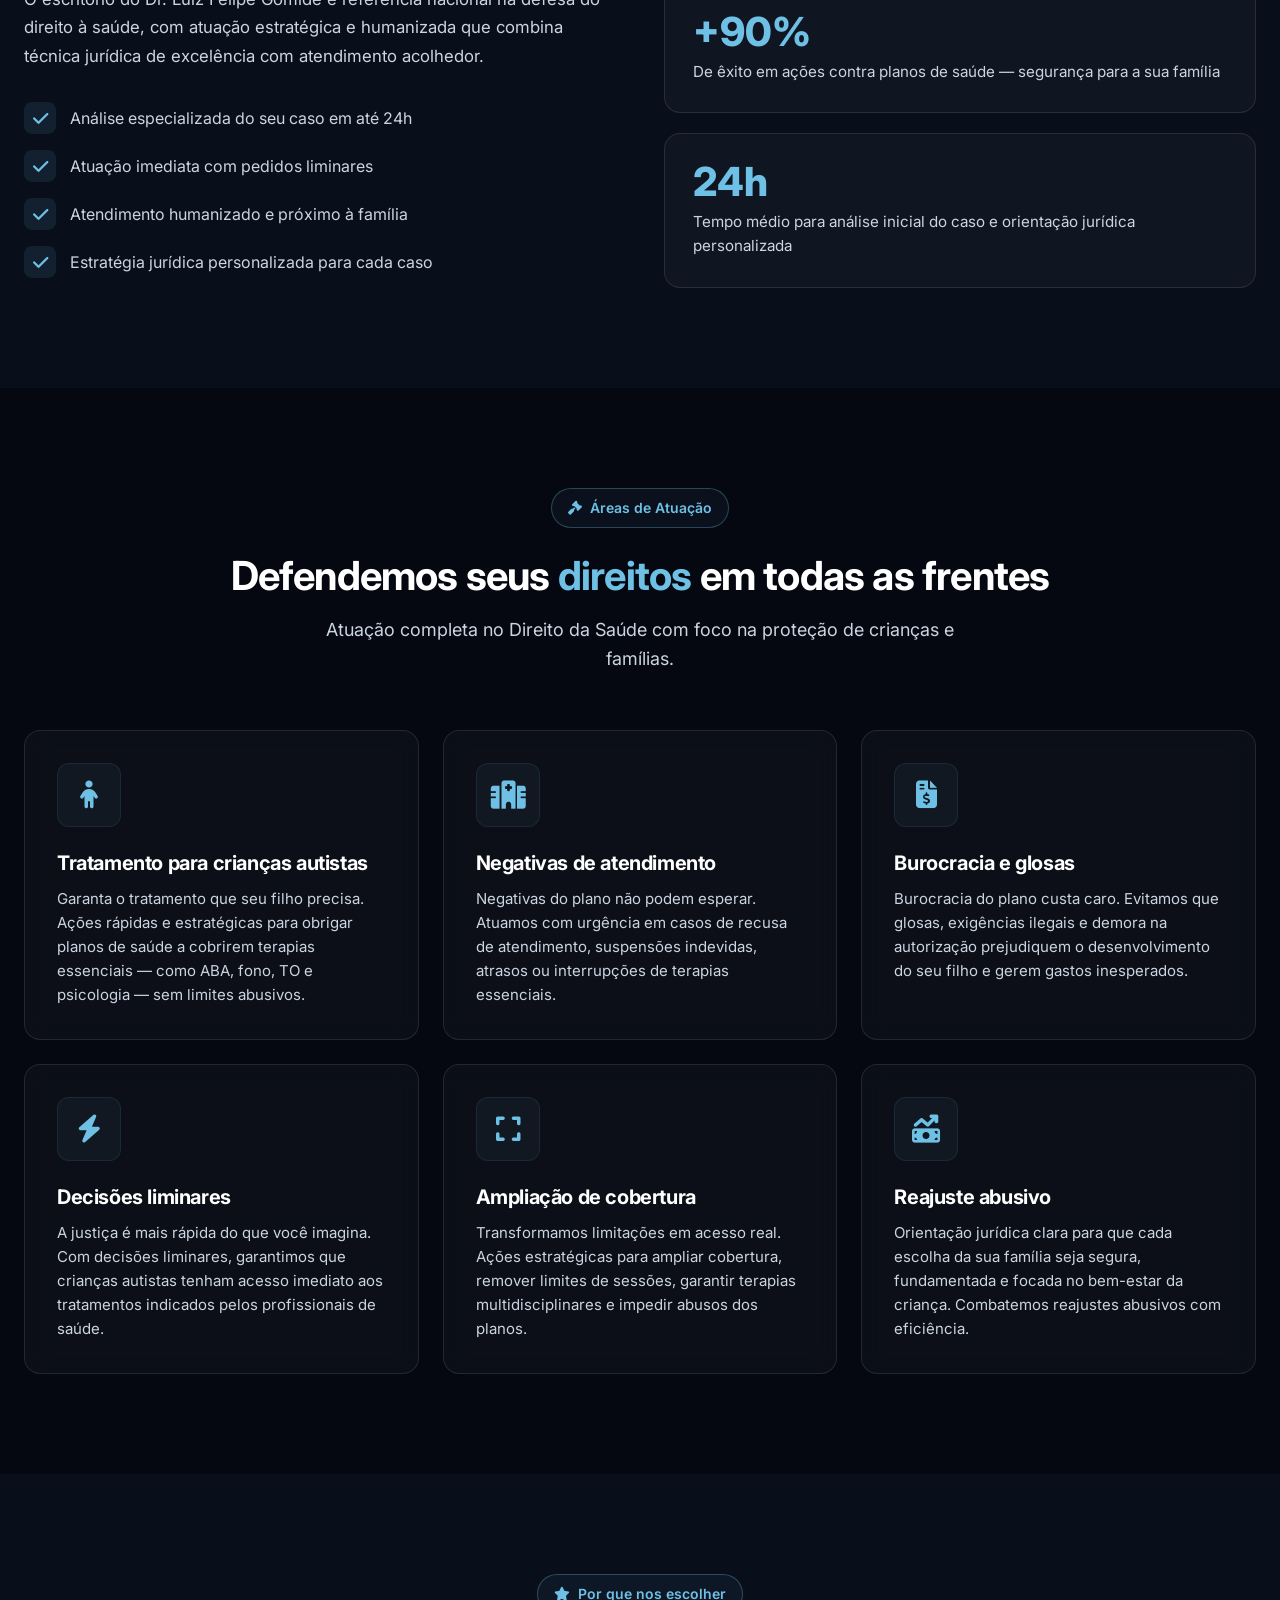
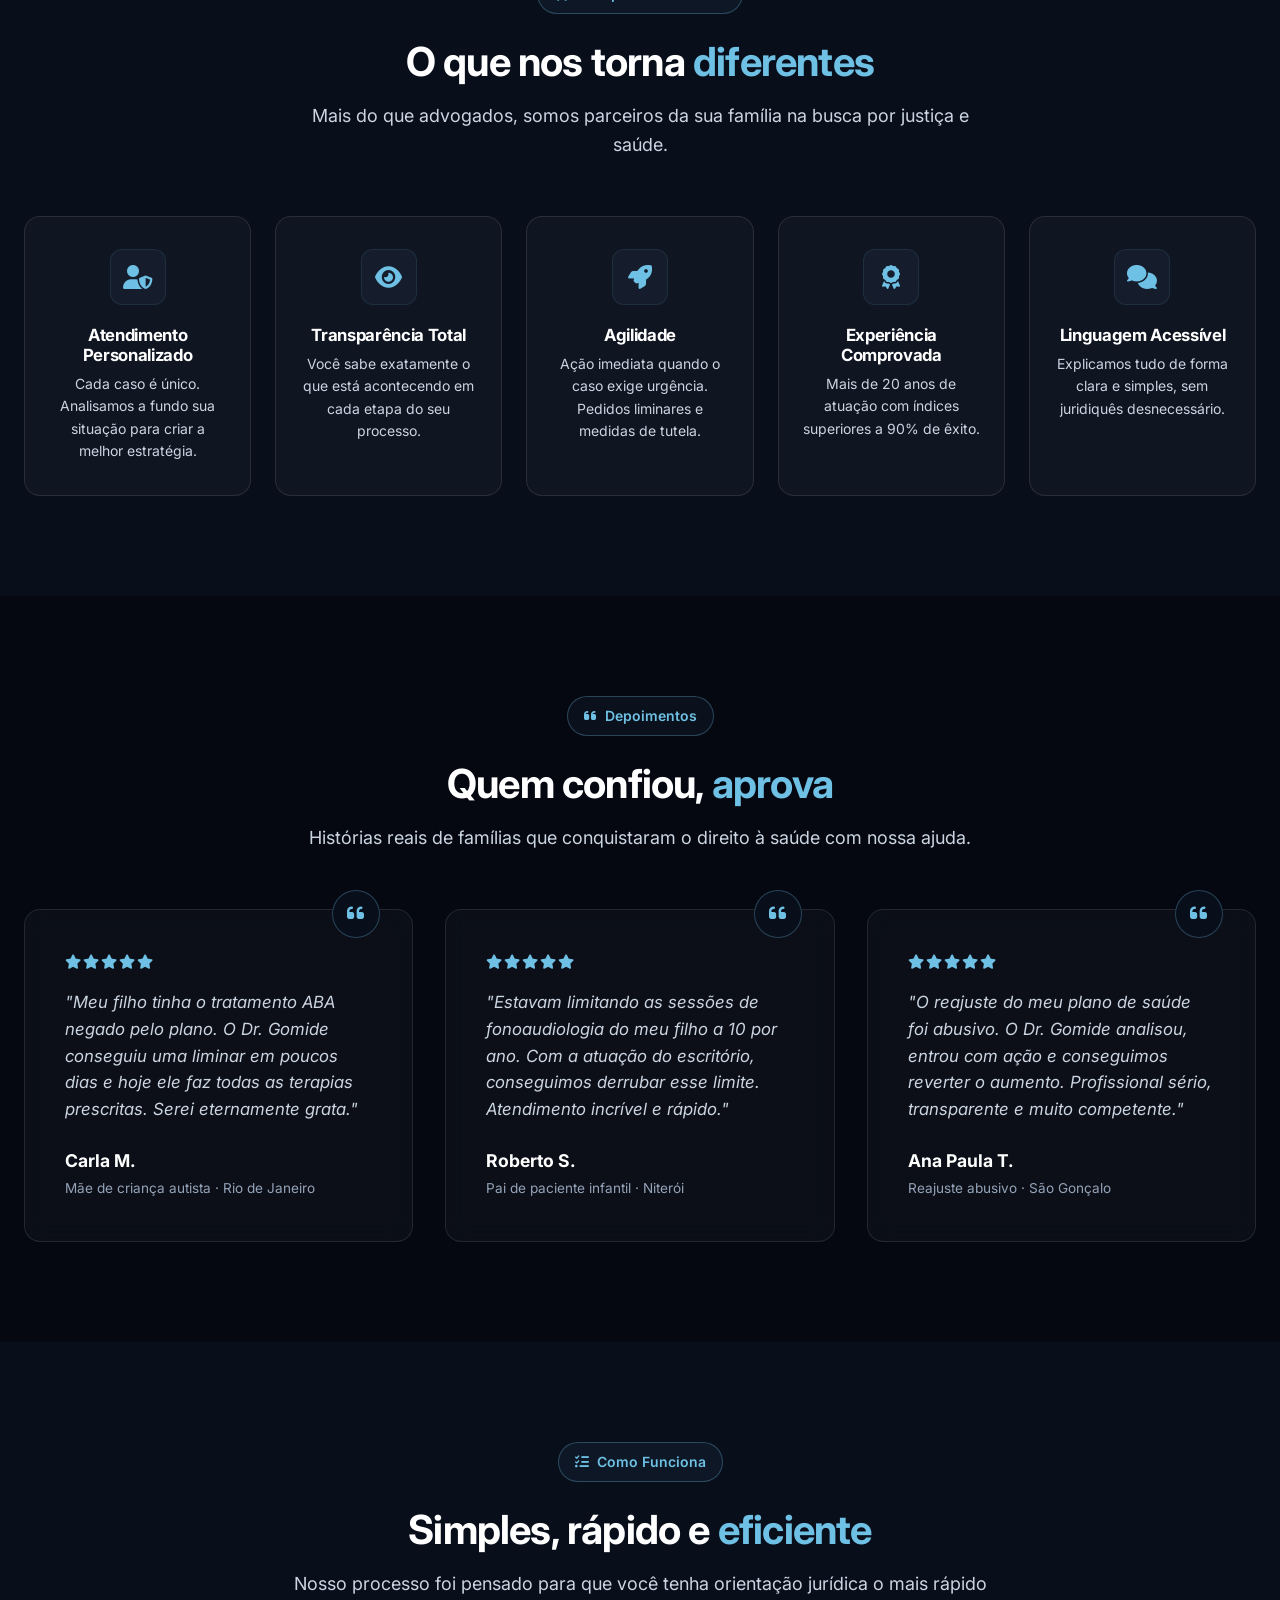
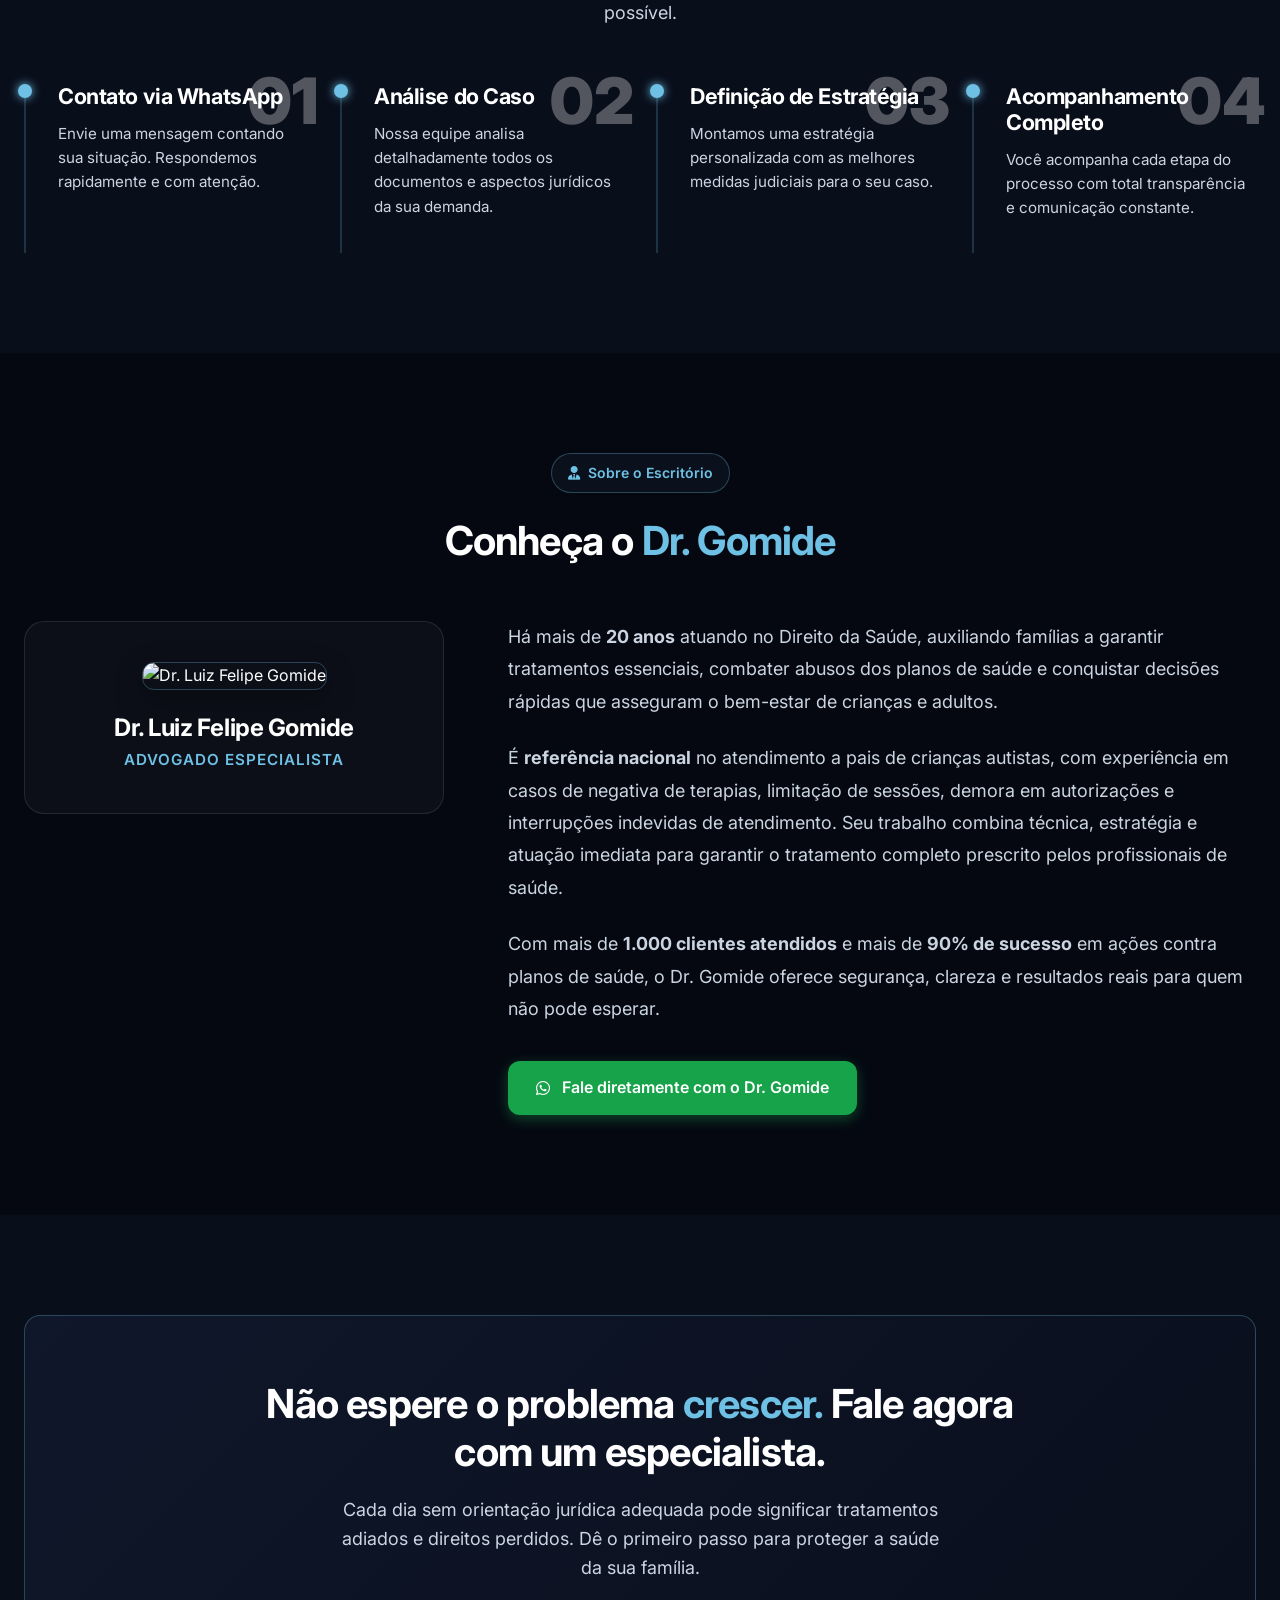
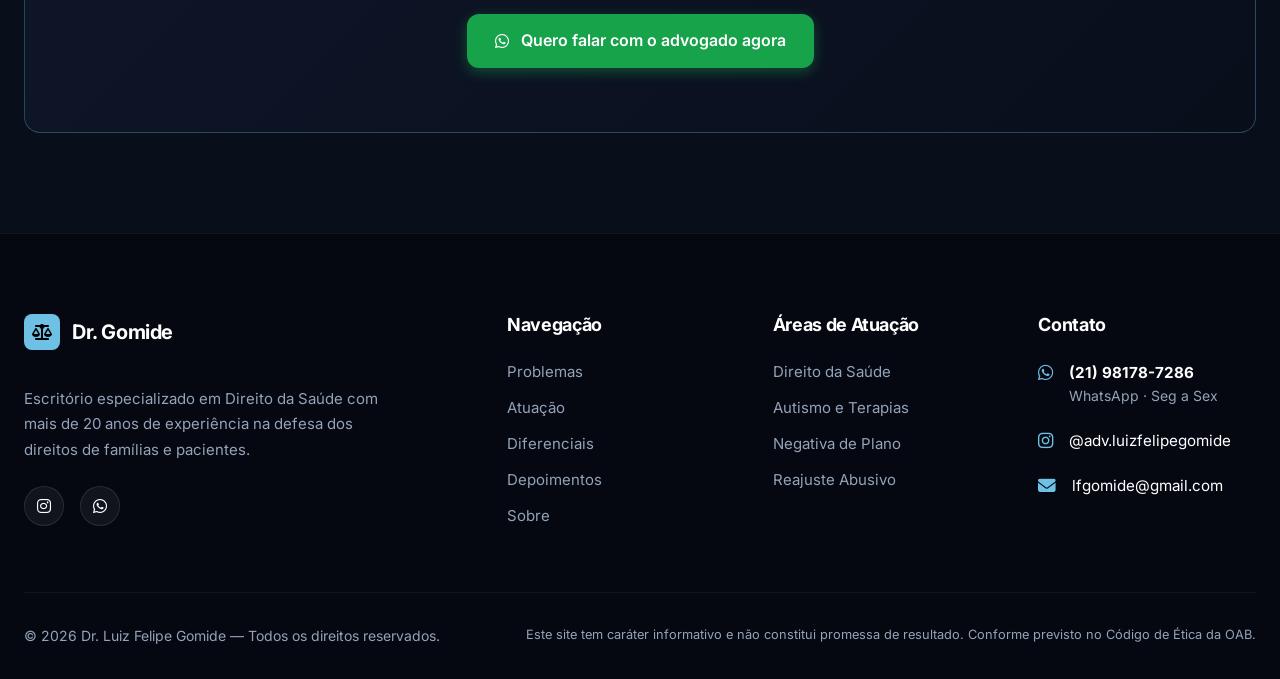
==== commit fc30df35: "docs: mobile responsiveness improvements and hero section update" ====
--- a/index.html
+++ b/index.html
@@ -113,7 +113,7 @@
         .hero-content {
             text-align: left;
             margin-bottom: 0;
-            max-width: 800px;
+            max-width: 660px;
             z-index: 10;
         }
 
@@ -762,7 +762,7 @@
                 alt="Dr. Luiz Felipe Gomide" class="mobile-hero-img">
             <div class="hero-content">
                 <h1 class="hero-title fade-up">
-                    Proteja Sua Família e Garanta Seus Direitos Com um Advogado Especializado
+                    Proteja Sua Família e Assegure Seus Direitos Com um Advogado Especializado
                 </h1>
                 <p class="hero-subtitle fade-up delay-1">
                     Com 20 anos de experiência, mais de 1.000 clientes atendidos e mais de 90% de êxito em ações contra
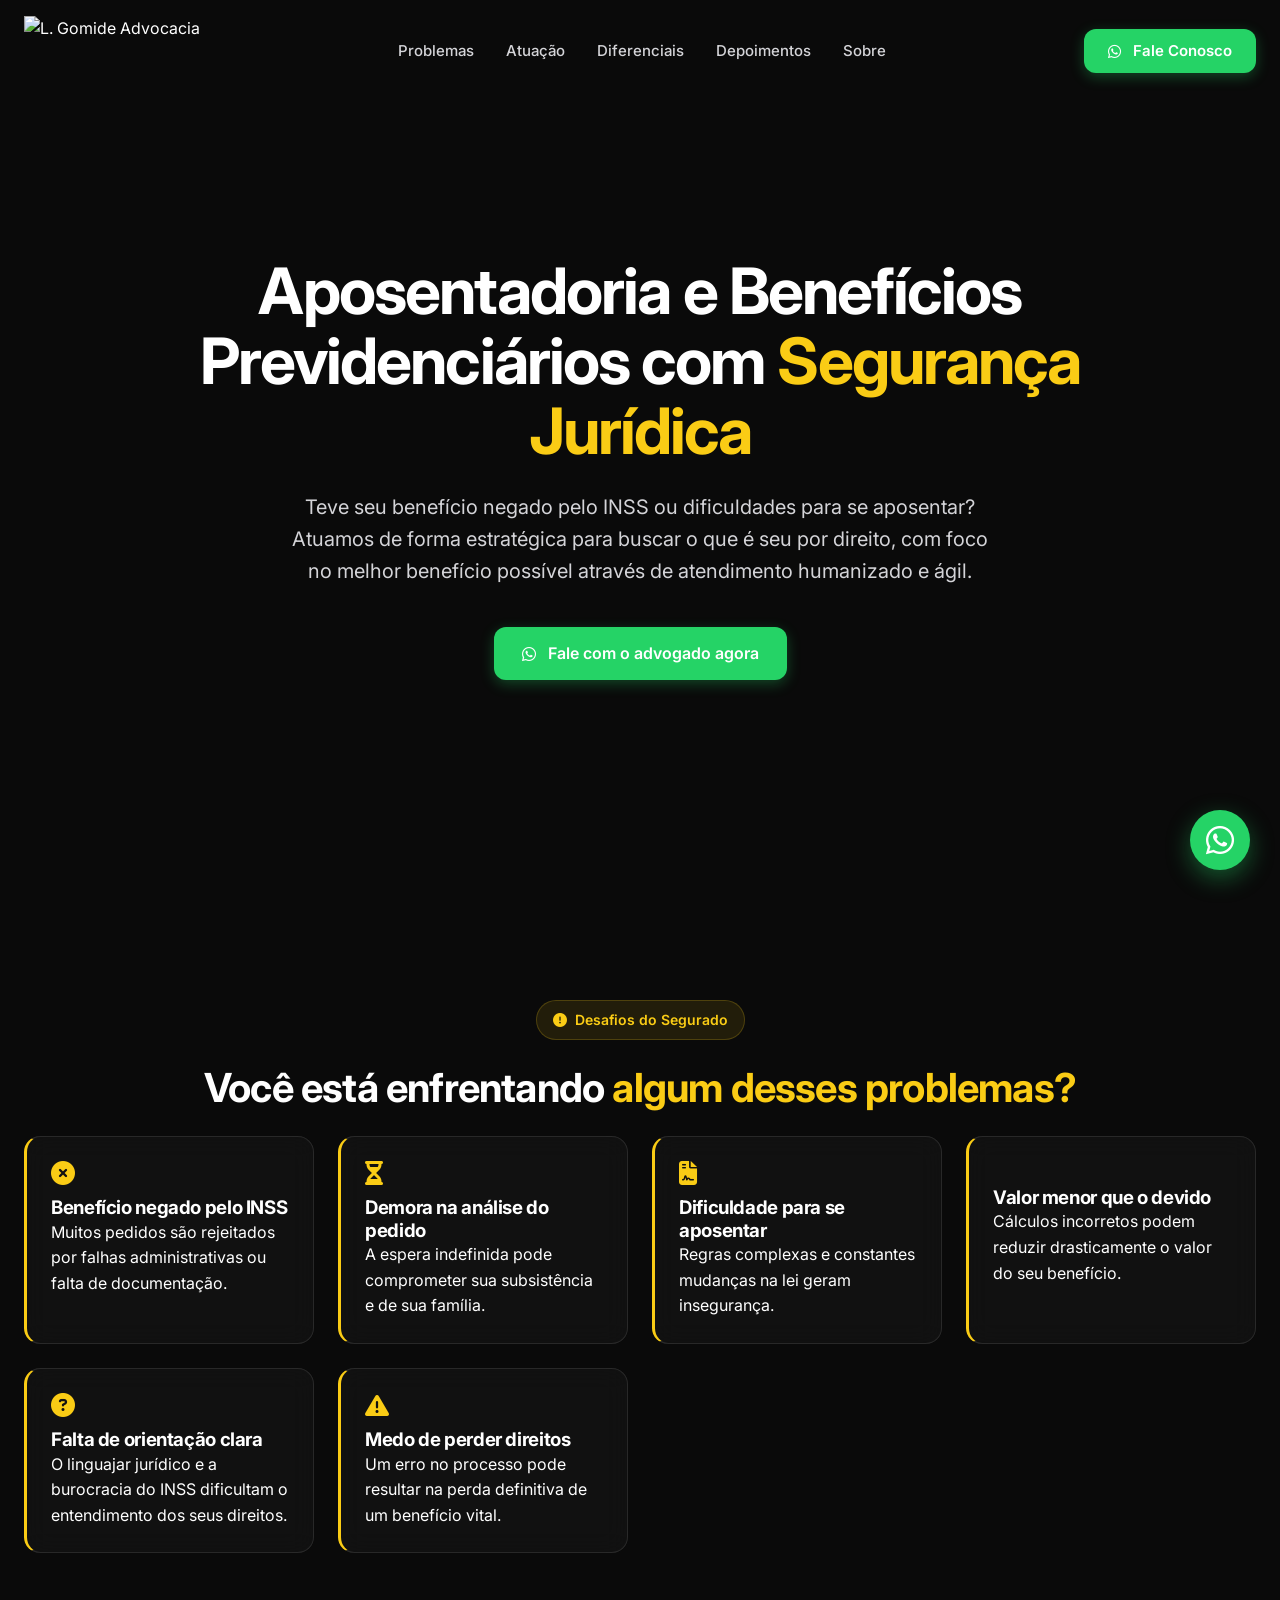
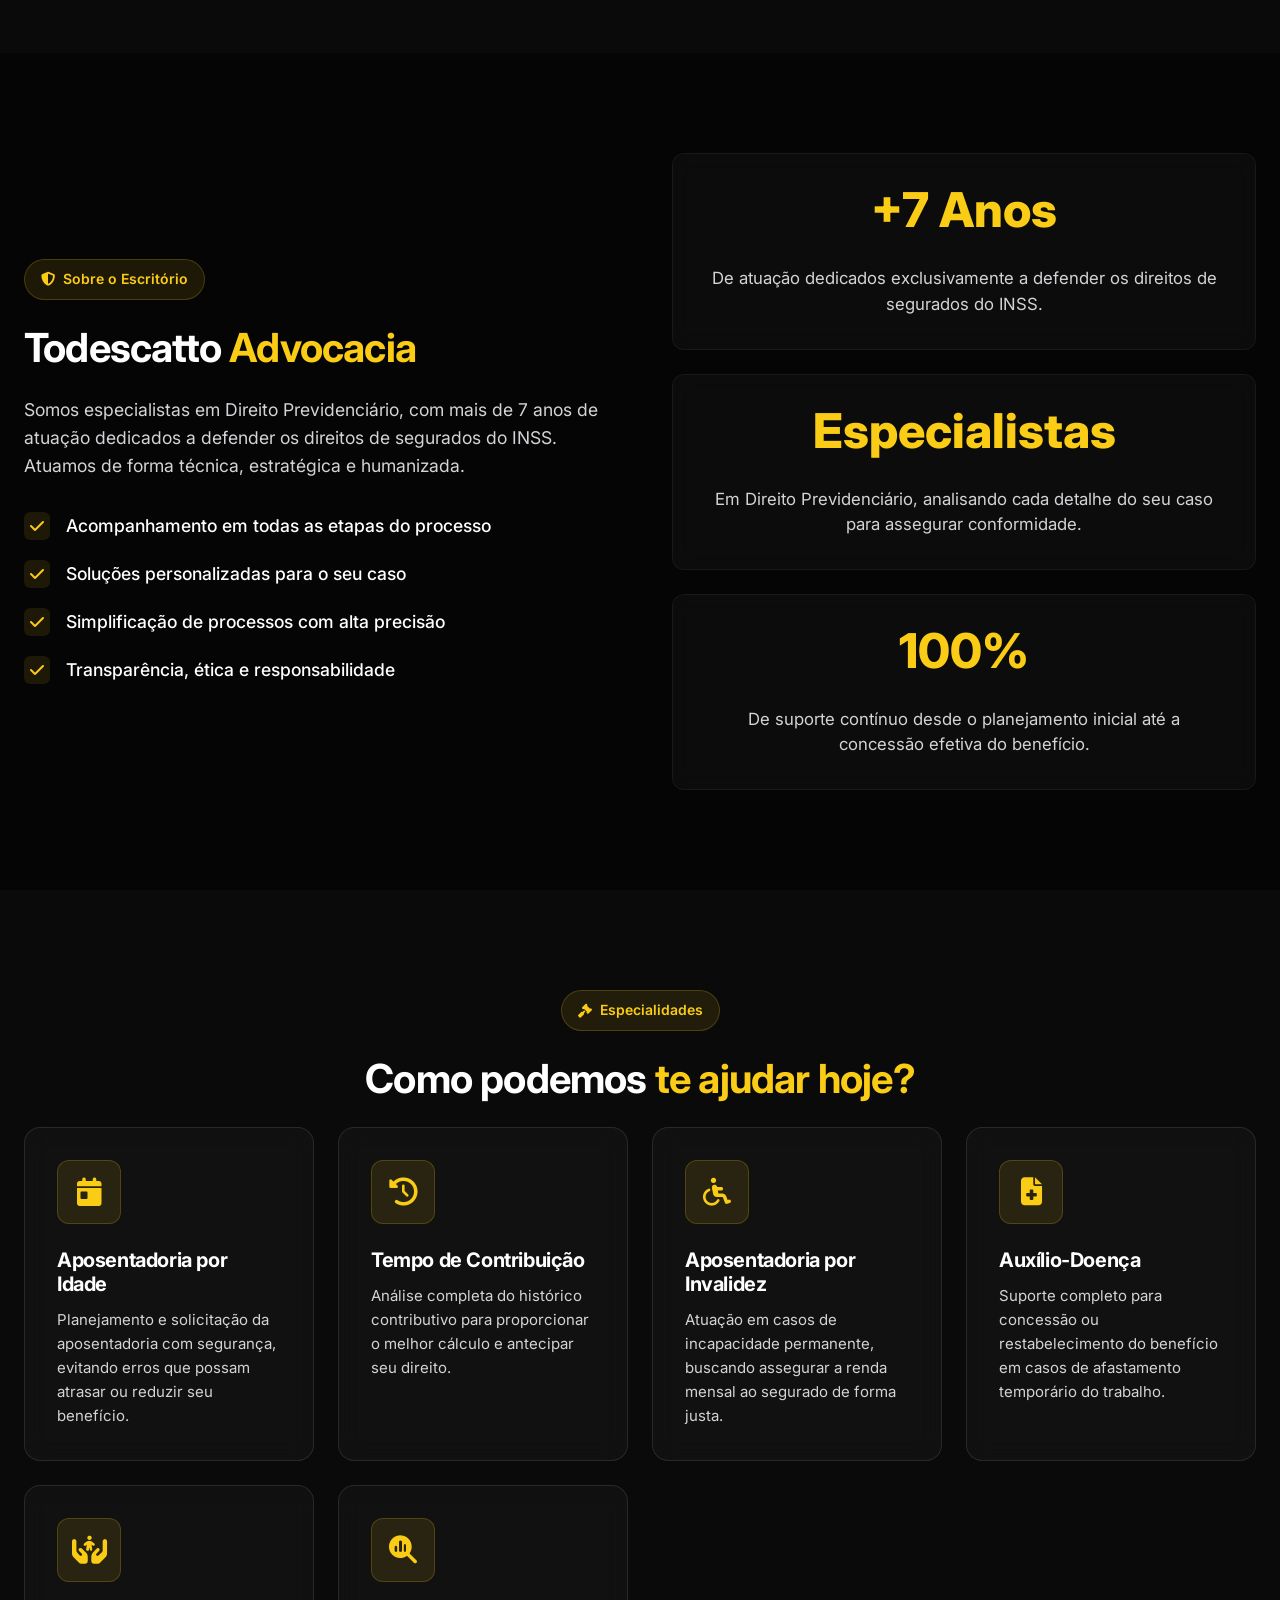
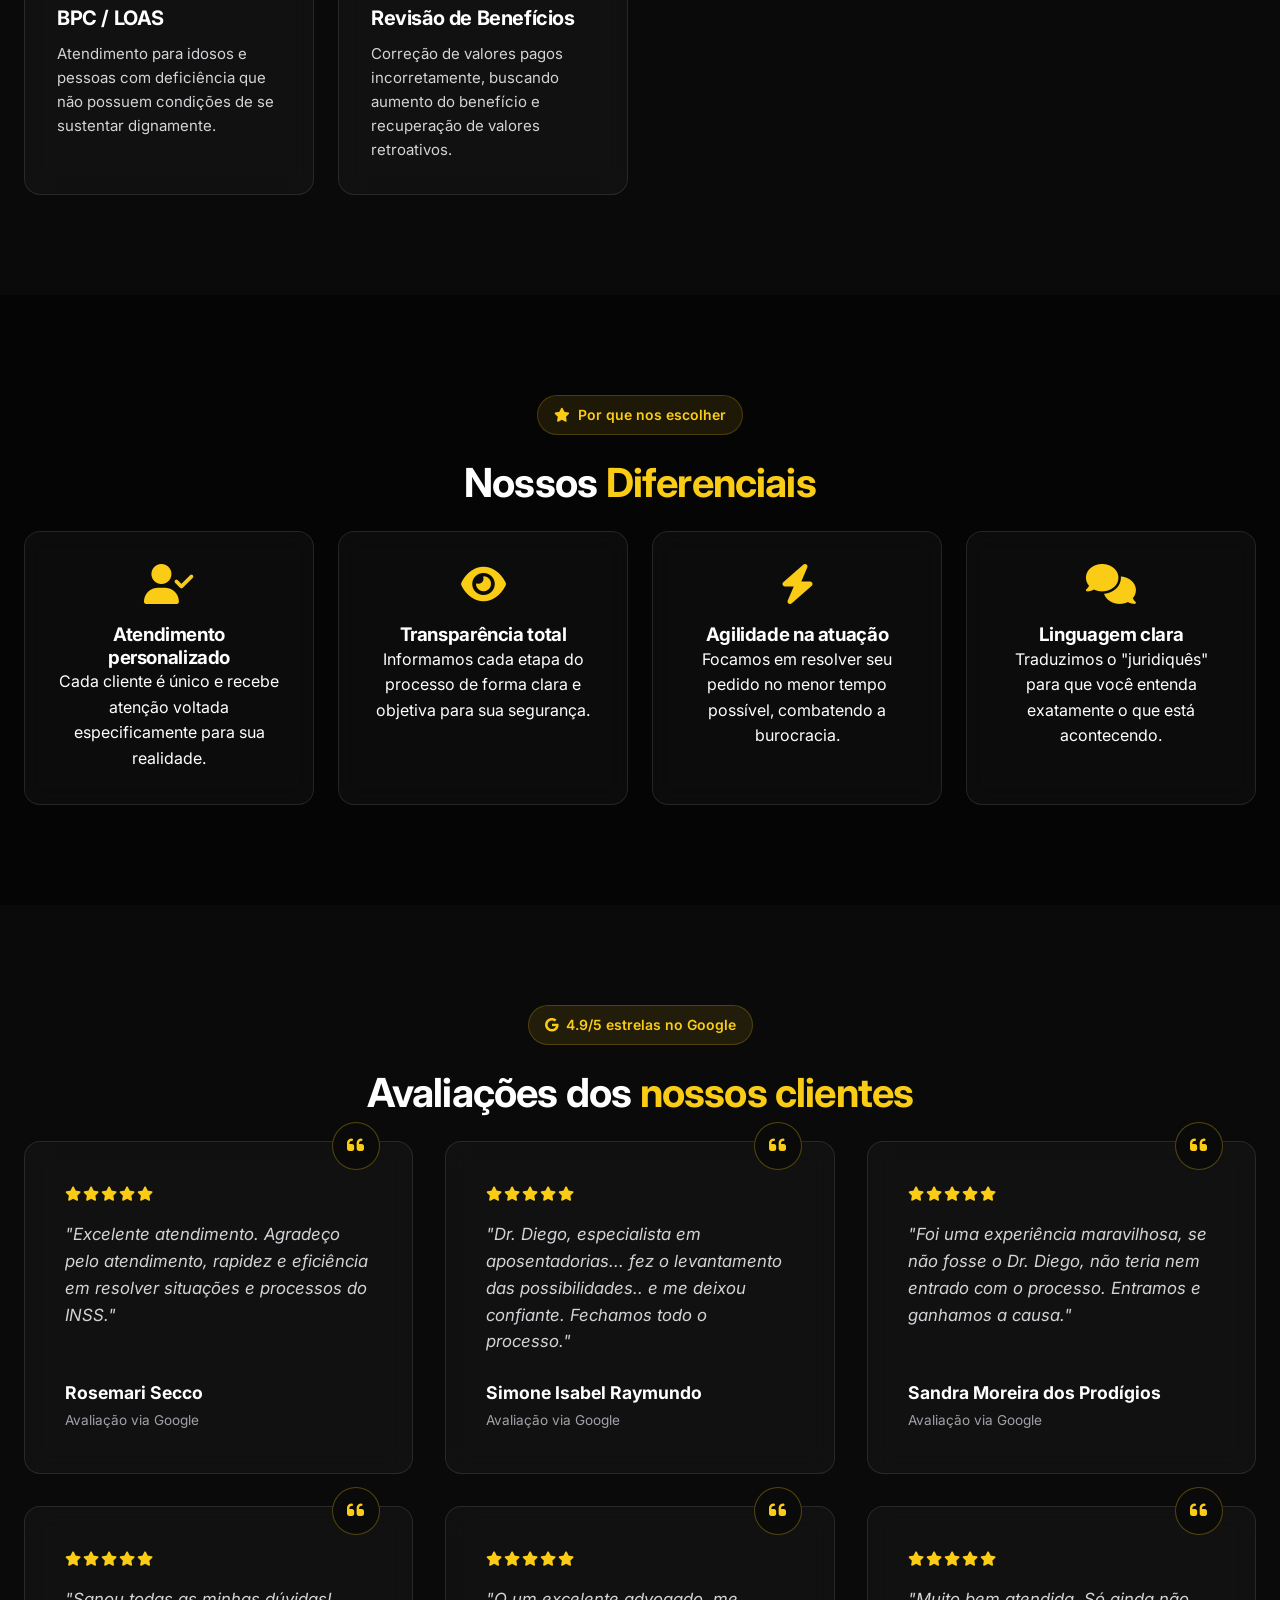
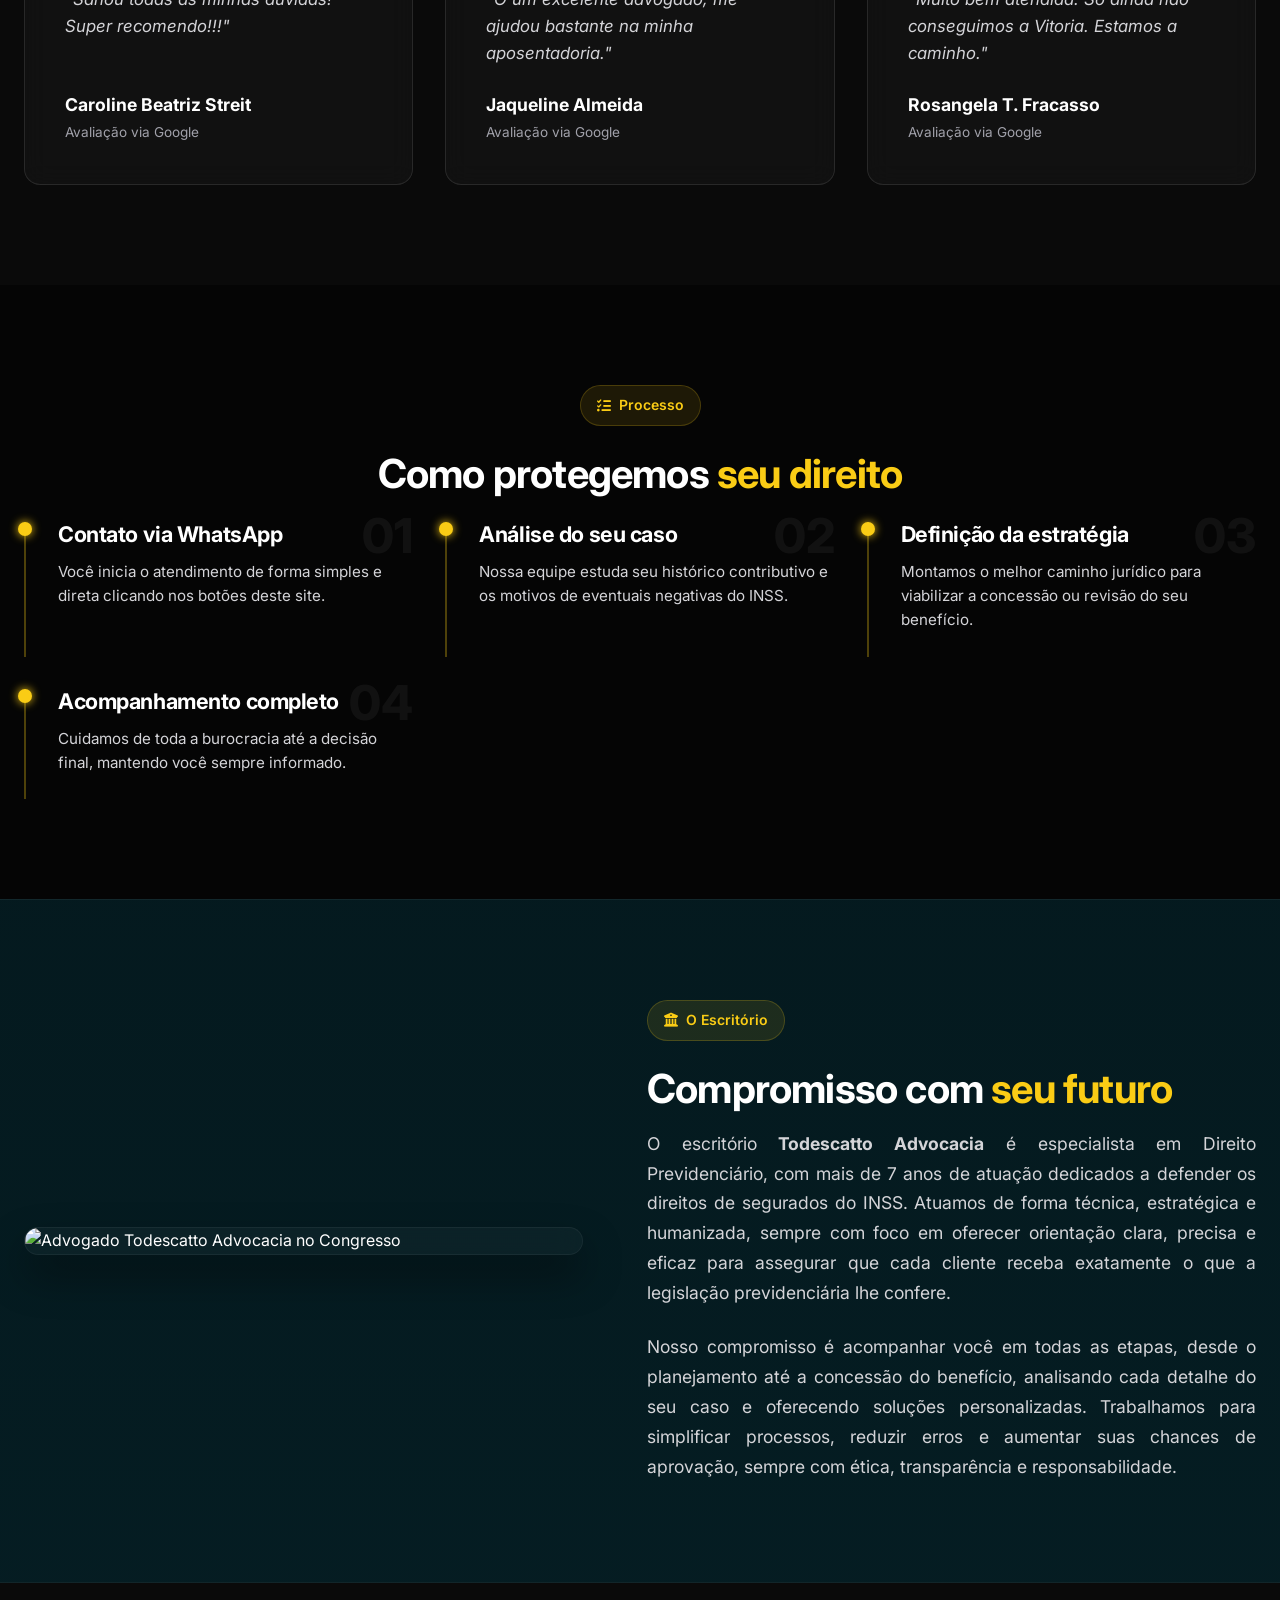
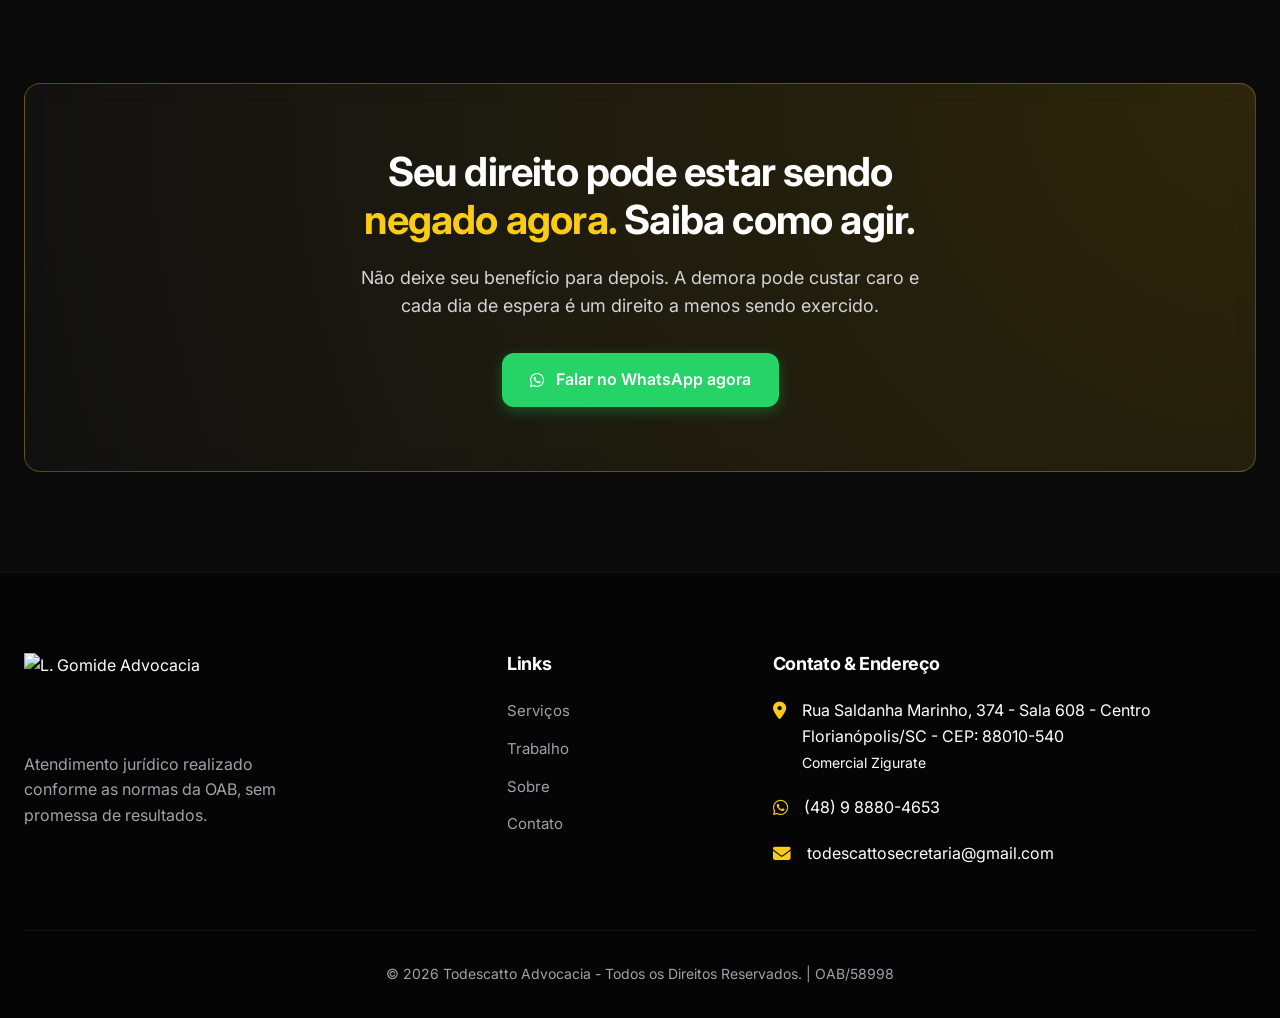
==== commit 70dacbd5: "Change 'Hello World' to 'Goodbye World'" ====
--- a/index.html
+++ b/index.html
@@ -4,1159 +4,611 @@
 <head>
     <meta charset="UTF-8">
     <meta name="viewport" content="width=device-width, initial-scale=1.0">
-    <title>Dr. Luiz Felipe Gomide | Advogado Especialista em Direito da Saúde</title>
+    <title>Dr. Luiz Felipe Gomide | Especialista em Direito Previdenciário</title>
     <meta name="description"
-        content="Há mais de 20 anos defendendo o direito à saúde. Especialista em ações contra planos de saúde, negativas de cobertura e direitos de crianças autistas. Atendimento rápido via WhatsApp.">
+        content="Teve seu benefício negado pelo INSS? Dr. Luiz Felipe Gomide oferece consultoria especializada em aposentadorias, revisões e benefícios previdenciários.">
+
+    <!-- Fonts -->
     <link rel="preconnect" href="https://fonts.googleapis.com">
     <link rel="preconnect" href="https://fonts.gstatic.com" crossorigin>
     <link href="https://fonts.googleapis.com/css2?family=Inter:wght@300;400;500;600;700;800&display=swap"
         rel="stylesheet">
+
+    <!-- Icons -->
     <link rel="stylesheet" href="https://cdnjs.cloudflare.com/ajax/libs/font-awesome/6.4.0/css/all.min.css">
+
+    <!-- CSS -->
     <link rel="stylesheet" href="style.css">
+
     <style>
-        :root {
-            --primary-gold: #6EC1E4 !important;
-            /* Light Blue Accent */
-            --primary-gold-hover: #5ab3d6 !important;
-            --border-glow: rgba(110, 193, 228, 0.3) !important;
-            --bg-dark: #090E1B !important;
-            /* Dark Blue Background */
-            --bg-darker: #050811 !important;
-            --text-gray: #94A3B8 !important;
-            --text-gray-light: #CBD5E1 !important;
-            --whatsapp-green: #16A34A !important;
-            --whatsapp-green-hover: #15803d !important;
+        .solution-image {
+            width: 100%;
+            height: 100%;
+            object-fit: cover;
+            object-position: 80% top;
+            border-radius: 16px;
+            border: 1px solid var(--border-glow);
         }
 
-        .glass-panel:hover,
-        .service-card:hover,
-        .testimonial-card:hover,
-        .pain-card:hover {
-            border-color: var(--border-glow) !important;
-            box-shadow: 0 10px 30px -10px rgba(110, 193, 228, 0.3) !important;
-            transform: translateY(-4px);
+        .about-section {
+            padding: 100px 0;
         }
 
-        .stars i,
-        .quote-icon i,
-        .testimonial-card .quote-icon i {
-            color: var(--primary-gold) !important;
+        .problem-card {
+            padding: 24px;
+            text-align: left;
+            border-left: 3px solid var(--primary-gold);
         }
 
-        .text-gold {
-            color: var(--primary-gold) !important;
-        }
-
-        .badge {
-            border-color: rgba(110, 193, 228, 0.3);
-            background: rgba(110, 193, 228, 0.05);
-            color: var(--primary-gold);
-        }
-
-        .badge i {
-            color: var(--primary-gold) !important;
-        }
-
-        .stat-icon-wrapper {
-            background: rgba(110, 193, 228, 0.05);
-            border-color: rgba(110, 193, 228, 0.1);
-        }
-
-        .stat-icon-wrapper i {
-            color: var(--primary-gold) !important;
-        }
-
-        .solution-feat i {
-            background: rgba(110, 193, 228, 0.08);
-            color: var(--primary-gold);
-        }
-
-        .service-icon {
-            background: rgba(110, 193, 228, 0.05);
-            border-color: rgba(110, 193, 228, 0.1);
-            color: var(--primary-gold);
-        }
-
-        .service-card:hover .service-icon {
-            background: var(--primary-gold);
-            color: var(--bg-dark);
-        }
-
-        .diff-icon {
-            background: rgba(110, 193, 228, 0.05);
-            border-color: rgba(110, 193, 228, 0.1);
-            color: var(--primary-gold);
-        }
-
-        .step-card::before {
-            background: var(--primary-gold);
-            box-shadow: 0 0 10px rgba(110, 193, 228, 0.3);
-        }
-
-        /* === Simplified Hero (Full Background) === */
-        .hero {
-            position: relative;
-            min-height: 80vh;
-            display: flex;
-            align-items: center;
-            background: linear-gradient(to right, #090E1B 30%, rgba(9, 14, 27, 0.4) 55%, transparent 80%),
-                url('https://lfgomideadv.com/wp-content/uploads/2026/03/Copia-de-Design-sem-nome.webp') right bottom/auto 100% no-repeat,
-                #090E1B;
-            overflow: hidden;
-            padding-top: 80px;
-        }
-
-        .hero-bg-gradient {
-            display: none;
-        }
-
-        .hero-content {
-            text-align: left;
-            margin-bottom: 0;
-            max-width: 660px;
-            z-index: 10;
-        }
-
-        .hero-title {
-            font-size: 49px;
-            margin-bottom: 24px;
-            font-weight: 800;
-            line-height: 1.1;
-        }
-
-        .hero-subtitle {
-            margin: 0 0 40px 0;
-            max-width: 600px;
-            text-align: left;
-            font-size: 1.35rem;
-            color: var(--text-gray-light);
-            line-height: 1.6;
-        }
-
-        .hero-buttons {
-            justify-content: flex-start;
-        }
-
-        @media (max-width: 1024px) {
-            .navbar {
-                display: none !important;
-            }
-
-            .hero {
-                min-height: auto;
-                padding-top: 0;
-                padding-bottom: 60px;
-                display: flex;
-                flex-direction: column;
-                justify-content: center;
-                background: #090e1b;
-            }
-
-            .hero .container {
-                display: flex;
-                flex-direction: column;
-                align-items: center;
-                padding: 0;
-            }
-
-            .mobile-hero-img {
-                display: block !important;
-                width: 140%;
-                max-width: none;
-                margin-top: 0;
-                margin-bottom: -480px;
-                z-index: 1;
-                pointer-events: none;
-            }
-
-            .hero-content {
-                text-align: center;
-                padding: 0 24px;
-                z-index: 10;
-                position: relative;
-                margin-top: -100px;
-                /* Pull the content up even more */
-            }
-
-            .hero-title {
-                font-size: 2.1rem;
-                line-height: 1.15;
-                margin-top: 0;
-                margin-bottom: 20px;
-                font-weight: 800;
-            }
-
-            .hero-subtitle {
-                font-size: 1.15rem;
-                margin: 0 auto 30px auto;
-                text-align: center;
-                color: rgba(255, 255, 255, 0.9);
-            }
-
-            .hero-buttons {
-                display: flex;
-                justify-content: center;
-                width: 100%;
-                margin: 0 auto;
-            }
-
-            .btn-whatsapp {
-                width: 100%;
-                max-width: 320px;
-                justify-content: center;
-                padding: 18px 24px;
-                font-size: 1.1rem;
-                letter-spacing: 0.5px;
-                margin: 0 auto;
-            }
-
-            .hero-scroll-indicator {
-                display: flex !important;
-            }
-        }
-
-        .mobile-hero-img {
-            display: none;
-        }
-
-        .hero-scroll-indicator {
-            display: none;
-            position: absolute;
-            bottom: 30px;
-            left: 50%;
-            transform: translateX(-50%);
-            width: 45px;
-            height: 45px;
-            background: #2563eb;
-            border-radius: 50%;
-            align-items: center;
-            justify-content: center;
-            color: white;
-            font-size: 1.2rem;
-            box-shadow: 0 0 20px rgba(37, 99, 235, 0.4);
-            animation: bounce 2s infinite;
-        }
-
-        @keyframes bounce {
-
-            0%,
-            20%,
-            50%,
-            80%,
-            100% {
-                transform: translateX(-50%) translateY(0);
-            }
-
-            40% {
-                transform: translateX(-50%) translateY(-10px);
-            }
-
-            60% {
-                transform: translateX(-50%) translateY(-5px);
-            }
-        }
-
-        /* === Other UI Fixes === */
-        .section-header {
-            text-align: center;
-            margin-bottom: 56px;
-        }
-
-        .logo-icon {
-            background: var(--primary-gold);
-            color: #000;
-        }
-
-        .about-avatar {
-            background: rgba(110, 193, 228, 0.05);
-            border-color: rgba(110, 193, 228, 0.2);
-            color: var(--primary-gold);
-        }
-
-        .about-role {
-            color: var(--primary-gold);
-            font-weight: 600;
-            text-transform: uppercase;
-            letter-spacing: 1px;
-        }
-
-        .cta-banner {
-            border-color: var(--border-glow);
-            background: linear-gradient(135deg, rgba(15, 23, 42, 1) 0%, rgba(9, 14, 27, 1) 100%);
-        }
-
-        .big-num {
-            color: var(--primary-gold) !important;
-        }
-
-        /* Pain points grid */
-        .pain-grid {
-            display: grid;
-            grid-template-columns: repeat(auto-fit, minmax(280px, 1fr));
-            gap: 24px;
-        }
-
-        .pain-card {
-            padding: 28px;
-            background: var(--bg-card);
-            border: 1px solid var(--border-color);
-            border-radius: 16px;
-            display: flex;
-            gap: 16px;
-            align-items: flex-start;
-            transition: var(--transition);
-        }
-
-        .pain-icon {
-            width: 48px;
-            height: 48px;
-            min-width: 48px;
-            background: rgba(110, 193, 228, 0.05);
-            border: 1px solid rgba(110, 193, 228, 0.1);
-            border-radius: 10px;
-            display: flex;
-            align-items: center;
-            justify-content: center;
-            color: var(--primary-gold);
-            font-size: 1.2rem;
-        }
-
-        .pain-card h4 {
-            font-size: 1rem;
-            margin-bottom: 6px;
-            color: var(--text-white);
-        }
-
-        .pain-card p {
-            font-size: 0.875rem;
-            color: var(--text-gray-light);
-            line-height: 1.5;
-        }
-
-        /* Services grid (Atuação) */
-        .services-grid {
-            display: grid;
-            grid-template-columns: repeat(3, 1fr);
-            gap: 24px;
-        }
-
-        .service-card {
-            padding: 32px;
-            background: var(--bg-card);
-            border: 1px solid var(--border-color);
-            border-radius: 16px;
-            transition: var(--transition);
-        }
-
-        .service-card:hover {
-            border-color: var(--border-glow);
-            transform: translateY(-4px);
-            box-shadow: 0 10px 30px -10px rgba(110, 193, 228, 0.2);
-        }
-
-        .service-icon {
-            background: rgba(110, 193, 228, 0.05);
-            border: 1px solid rgba(110, 193, 228, 0.1);
-            color: var(--primary-gold);
-        }
-
-        @media (max-width: 992px) {
-            .services-grid {
-                grid-template-columns: repeat(2, 1fr);
-            }
-        }
-
-        @media (max-width: 600px) {
-            .services-grid {
-                grid-template-columns: 1fr;
-            }
-        }
-
-        /* Solution section */
-        .solution-wrapper {
-            display: grid;
-            grid-template-columns: 1fr 1fr;
-            gap: 48px;
-            align-items: center;
-        }
-
-        .solution-text h2 {
-            font-size: 2.25rem;
-            margin-bottom: 20px;
-            line-height: 1.15;
-        }
-
-        .solution-text p {
-            font-size: 1.05rem;
-            color: var(--text-gray-light);
-            margin-bottom: 20px;
-            line-height: 1.7;
-        }
-
-        .solution-features {
-            display: flex;
-            flex-direction: column;
-            gap: 16px;
-            margin-top: 32px;
-        }
-
-        .solution-feat {
-            display: flex;
-            align-items: center;
-            gap: 14px;
-            font-size: 1rem;
-            color: var(--text-gray-light);
-        }
-
-        .solution-feat i {
-            color: var(--primary-gold);
-            font-size: 1.1rem;
-            width: 32px;
-            height: 32px;
-            min-width: 32px;
-            background: rgba(110, 193, 228, 0.1);
-            border-radius: 8px;
-            display: flex;
-            align-items: center;
-            justify-content: center;
-        }
-
-        .solution-card-stack {
-            display: flex;
-            flex-direction: column;
-            gap: 20px;
-        }
-
-        .solution-stat-card {
-            padding: 28px;
-            background: var(--bg-card);
-            border: 1px solid var(--border-color);
-            border-radius: 16px;
-            transition: var(--transition);
-        }
-
-        .solution-stat-card:hover {
-            border-color: var(--border-glow);
-            transform: translateY(-4px);
-            box-shadow: 0 10px 30px -10px rgba(110, 193, 228, 0.1);
-        }
-
-        .solution-stat-card .big-num {
-            font-size: 2.5rem;
-            font-weight: 800;
-            color: var(--primary-gold);
-            line-height: 1;
-            margin-bottom: 8px;
-        }
-
-        .solution-stat-card .big-label {
-            font-size: 0.95rem;
-            color: var(--text-gray-light);
-        }
-
-        /* Differentials */
-        .diff-grid {
-            display: grid;
-            grid-template-columns: repeat(auto-fit, minmax(220px, 1fr));
-            gap: 24px;
-        }
-
-        .diff-card {
-            padding: 32px 24px;
-            text-align: center;
-            background: var(--bg-card);
-            border: 1px solid var(--border-color);
-            border-radius: 16px;
-            transition: var(--transition);
-        }
-
-        .diff-card:hover {
-            border-color: var(--border-glow);
-            transform: translateY(-4px);
-            box-shadow: 0 10px 30px -10px rgba(110, 193, 228, 0.2);
-        }
-
-        .diff-card .diff-icon {
-            width: 56px;
-            height: 56px;
-            margin: 0 auto 20px;
-            background: rgba(110, 193, 228, 0.05);
-            border: 1px solid rgba(110, 193, 228, 0.1);
-            border-radius: 12px;
-            display: flex;
-            align-items: center;
-            justify-content: center;
+        .problem-card i {
             font-size: 1.5rem;
             color: var(--primary-gold);
+            margin-bottom: 12px;
         }
 
-        .diff-card h4 {
-            font-size: 1.05rem;
-            margin-bottom: 8px;
+        .differential-card {
+            text-align: center;
+            padding: 32px;
         }
 
-        .diff-card p {
-            font-size: 0.875rem;
-            color: var(--text-gray-light);
-        }
-
-        /* About section */
-        .about-wrapper {
-            display: grid;
-            grid-template-columns: 420px 1fr;
-            gap: 64px;
-            align-items: start;
-        }
-
-        .about-avatar-box {
-            text-align: center;
-            background: var(--bg-card);
-            border: 1px solid var(--border-color);
-            border-radius: 20px;
-            padding: 40px 24px;
-        }
-
-        .about-avatar-box img {
-            width: 100%;
-            height: auto;
-            border-radius: 12px;
-            margin-bottom: 24px;
-            border: 1px solid rgba(110, 193, 228, 0.3);
-            box-shadow: 0 10px 30px rgba(0, 0, 0, 0.3);
-        }
-
-        .about-name {
-            font-size: 1.5rem;
-            margin-bottom: 6px;
-            font-weight: 700;
-        }
-
-        .about-role {
-            font-size: 0.95rem;
+        .differential-card i {
+            font-size: 2.5rem;
             color: var(--primary-gold);
-            font-weight: 600;
-            text-transform: uppercase;
-            letter-spacing: 1px;
-        }
-
-        .about-text p {
-            font-size: 1.125rem;
-            color: var(--text-gray-light);
-            margin-bottom: 24px;
-            line-height: 1.8;
-        }
-
-        /* Methodology (Como Funciona) */
-        .methodology-steps {
-            display: grid;
-            grid-template-columns: repeat(4, 1fr);
-            gap: 32px;
-            position: relative;
-        }
-
-        .step-card {
-            border-left: 2px solid rgba(110, 193, 228, 0.2);
-            padding: 0 0 32px 32px;
-            position: relative;
-        }
-
-        .step-card::before {
-            background: var(--primary-gold);
-            box-shadow: 0 0 10px var(--primary-gold);
-            left: -8px;
-        }
-
-        .step-number {
-            position: absolute;
-            right: -10px;
-            top: -15px;
-            font-size: 4rem;
-            font-weight: 900;
-            color: rgba(255, 255, 255, 0.3);
-            z-index: 0;
-            user-select: none;
-            line-height: 1;
-        }
-
-        .step-card h3,
-        .step-card p {
-            position: relative;
-            z-index: 10;
-        }
-
-        /* Final Responsive Polish */
-        @media (max-width: 992px) {
-            .solution-wrapper {
-                grid-template-columns: 1fr;
-                gap: 40px;
-                text-align: center;
-            }
-
-            .solution-text {
-                display: flex;
-                flex-direction: column;
-                align-items: center;
-            }
-
-            .solution-feat {
-                justify-content: center;
-            }
-
-            .solution-card-stack {
-                width: 100%;
-                max-width: 500px;
-                margin: 0 auto;
-            }
-
-            .services-grid {
-                grid-template-columns: repeat(2, 1fr);
-            }
-
-            .methodology-steps {
-                grid-template-columns: 1fr;
-                gap: 20px;
-            }
-
-            .about-wrapper {
-                grid-template-columns: 1fr;
-                gap: 40px;
-            }
-
-            .about-avatar-box {
-                margin: 0 auto;
-            }
-
-            .footer-top {
-                grid-template-columns: 1fr;
-                text-align: center;
-                gap: 40px;
-            }
-
-            .footer-top .logo {
-                display: none !important;
-            }
-
-            .footer-top p {
-                margin: 16px auto 0 auto !important;
-            }
-
-            .social-links {
-                justify-content: center;
-            }
-
-            .contact-info li {
-                justify-content: center;
-                text-align: center;
-            }
-
-            .contact-info li i {
-                margin-top: 5px;
-            }
-        }
-
-        @media (max-width: 768px) {
-            .section-padding {
-                padding: 60px 0;
-            }
-
-            .section-title {
-                font-size: 2rem;
-            }
-
-            .services-grid {
-                grid-template-columns: 1fr;
-            }
-
-            .diff-grid {
-                grid-template-columns: 1fr;
-            }
-
-            .about-avatar-box {
-                padding: 24px 16px;
-            }
-
-            .about-text {
-                text-align: center;
-            }
-
-            .about-text p {
-                font-size: 1rem;
-            }
-        }
-
-        @media (max-width: 480px) {
-            .hero-title {
-                font-size: 1.85rem;
-            }
-
-            .stat-content .big-num {
-                font-size: 2.2rem;
-            }
-        }
-
-        /* OAB disclaimer */
-        .oab-disclaimer {
-            text-align: center;
-            font-size: 0.8rem;
-            color: var(--text-gray);
-            max-width: 700px;
-            margin: 0 auto;
-            padding-top: 16px;
-            border-top: 1px solid rgba(255, 255, 255, 0.05);
+            margin-bottom: 20px;
         }
     </style>
 </head>
 
 <body>
 
-    <!-- ===== NAVBAR ===== -->
+    <!-- Floating WhatsApp -->
+    <a href="https://wa.me/5548988804653" class="floating-wa pulse-glow" target="_blank" id="wa-floating">
+        <i class="fa-brands fa-whatsapp"></i>
+    </a>
+
+    <!-- Navbar -->
     <nav class="navbar" id="navbar">
         <div class="nav-container">
-            <a href="#hero" class="logo">
-                <div class="logo-icon"><i class="fa-solid fa-scale-balanced" style="font-size:1rem"></i></div>
-                <span class="logo-text">Dr. Gomide</span>
+            <a href="#" class="logo">
+                <img src="https://todescattoadvocacia.com/wp-content/uploads/2025/11/logo-diego-e1764168651795.png"
+                    alt="L. Gomide Advocacia" style="height: 70px; object-fit: contain;">
             </a>
-            <ul class="nav-links">
-                <li><a href="#problemas" class="nav-link">Problemas</a></li>
-                <li><a href="#atuacao" class="nav-link">Atuação</a></li>
-                <li><a href="#diferenciais" class="nav-link">Diferenciais</a></li>
-                <li><a href="#depoimentos" class="nav-link">Depoimentos</a></li>
-                <li><a href="#sobre" class="nav-link">Sobre</a></li>
-            </ul>
+
+            <div class="nav-links">
+                <a href="#problems" class="nav-link">Problemas</a>
+                <a href="#services" class="nav-link">Atuação</a>
+                <a href="#differentials" class="nav-link">Diferenciais</a>
+                <a href="#testimonials" class="nav-link">Depoimentos</a>
+                <a href="#about" class="nav-link">Sobre</a>
+            </div>
+
             <div class="nav-actions">
-                <a href="https://wa.me/5521981787286?text=Olá, gostaria de uma orientação jurídica."
-                    class="btn-whatsapp" target="_blank" style="padding: 10px 20px; font-size: 0.9rem;"><i
-                        class="fa-brands fa-whatsapp"></i> Fale Conosco</a>
-                <button class="mobile-menu-btn" aria-label="Abrir menu"><i class="fa-solid fa-bars"></i></button>
+                <a href="https://wa.me/5548988804653" class="btn-whatsapp" target="_blank"
+                    style="padding: 10px 24px; font-size: 0.9375rem;">
+                    <i class="fa-brands fa-whatsapp"></i> Fale Conosco
+                </a>
+                <button class="mobile-menu-btn" id="mobile-menu-btn">
+                    <i class="fa-solid fa-bars"></i>
+                </button>
             </div>
         </div>
     </nav>
 
     <!-- Mobile Menu -->
-    <div class="mobile-menu-overlay"></div>
-    <div class="mobile-menu">
+    <div class="mobile-menu-overlay" id="mobile-menu-overlay"></div>
+    <div class="mobile-menu" id="mobile-menu">
         <div class="mobile-menu-header">
-            <a href="#hero" class="logo">
-                <div class="logo-icon"><i class="fa-solid fa-scale-balanced" style="font-size:1rem"></i></div><span
-                    class="logo-text">Dr. Gomide</span>
+            <div class="logo">
+                <img src="https://todescattoadvocacia.com/wp-content/uploads/2025/11/logo-diego-e1764168651795.png"
+                    alt="L. Gomide Advocacia" style="height: 40px; object-fit: contain;">
+            </div>
+            <button class="close-menu-btn" id="close-menu-btn">
+                <i class="fa-solid fa-xmark"></i>
+            </button>
+        </div>
+        <div class="mobile-menu-links">
+            <a href="#problems" class="mobile-link">Problemas</a>
+            <a href="#services" class="mobile-link">Atuação</a>
+            <a href="#differentials" class="mobile-link">Diferenciais</a>
+            <a href="#testimonials" class="mobile-link">Depoimentos</a>
+            <a href="#about" class="mobile-link">Sobre</a>
+            <a href="https://wa.me/5548988804653" class="btn-whatsapp mt-4">
+                <i class="fa-brands fa-whatsapp"></i> Fale Conosco
             </a>
-            <button class="close-menu-btn" aria-label="Fechar menu"><i class="fa-solid fa-xmark"></i></button>
-        </div>
-        <div class="mobile-menu-links">
-            <a href="#problemas" class="mobile-link">Problemas</a>
-            <a href="#atuacao" class="mobile-link">Áreas de Atuação</a>
-            <a href="#diferenciais" class="mobile-link">Diferenciais</a>
-            <a href="#depoimentos" class="mobile-link">Depoimentos</a>
-            <a href="#como-funciona" class="mobile-link">Como Funciona</a>
-            <a href="#sobre" class="mobile-link">Sobre</a>
-            <a href="https://wa.me/5521981787286?text=Olá, gostaria de uma orientação jurídica." class="btn-whatsapp"
-                target="_blank" style="margin-top:16px;text-align:center"><i class="fa-brands fa-whatsapp"></i> Fale com
-                o Advogado</a>
         </div>
     </div>
 
-    <!-- ===== 1. HERO ===== -->
-    <section id="hero" class="hero">
-        <div class="container">
-            <img src="https://lfgomideadv.com/wp-content/uploads/2026/03/Design-sem-nome-2.webp"
-                alt="Dr. Luiz Felipe Gomide" class="mobile-hero-img">
+    <!-- 1. HERO -->
+    <section class="hero" id="home">
+        <div class="container hero-container">
             <div class="hero-content">
-                <h1 class="hero-title fade-up">
-                    Proteja Sua Família e Assegure Seus Direitos Com um Advogado Especializado
+                <h1 class="hero-title fade-up delay-1">
+                    Aposentadoria e Benefícios Previdenciários com <span class="text-gold">Segurança Jurídica</span>
                 </h1>
-                <p class="hero-subtitle fade-up delay-1">
-                    Com 20 anos de experiência, mais de 1.000 clientes atendidos e mais de 90% de êxito em ações contra
-                    planos de saúde, o Dr. Luiz Felipe Gomide é referência nacional no atendimento a pais de crianças
-                    autistas.
+                <p class="hero-subtitle fade-up delay-2">
+                    Teve seu benefício negado pelo INSS ou dificuldades para se aposentar? Atuamos de forma estratégica
+                    para buscar o que é seu por direito, com foco no melhor benefício possível através de atendimento
+                    humanizado e ágil.
                 </p>
-                <div class="hero-buttons fade-up delay-2">
-                    <a href="https://wa.me/5521981787286?text=Olá, preciso de orientação sobre o tratamento do meu filho."
-                        class="btn-whatsapp pulse-glow" id="hero-cta" target="_blank">
-                        FALAR COM UM ESPECIALISTA
+                <div class="hero-buttons fade-up delay-3">
+                    <a href="https://wa.me/5548988804653" class="btn-whatsapp pulse-glow" target="_blank">
+                        <i class="fa-brands fa-whatsapp"></i> Fale com o advogado agora
                     </a>
                 </div>
             </div>
-            <div class="hero-scroll-indicator">
-                <i class="fa-solid fa-arrow-down"></i>
-            </div>
-        </div>
-    </section>
-
-    <!-- ===== 2. PROBLEMAS ===== -->
-    <section id="problemas" class="section-padding section-alt">
-        <div class="container">
-            <div class="section-header fade-up">
-                <div class="badge"><i class="fa-solid fa-triangle-exclamation"></i> Você está passando por isso?</div>
-                <h2 class="section-title">Situações que <span class="text-white">não podem esperar</span></h2>
-                <p class="section-subtitle">Muitas famílias enfrentam obstáculos graves quando o assunto é garantir o
-                    tratamento de seus filhos.</p>
-            </div>
-            <div class="pain-grid">
-                <div class="pain-card fade-up">
-                    <div class="pain-icon"><i class="fa-solid fa-ban"></i></div>
-                    <div>
-                        <h4>Negativa de cobertura</h4>
-                        <p>O plano de saúde se recusa a cobrir terapias como ABA, fonoaudiologia, TO ou psicologia
-                            essenciais.</p>
-                    </div>
-                </div>
-                <div class="pain-card fade-up delay-1">
-                    <div class="pain-icon"><i class="fa-solid fa-clock"></i></div>
-                    <div>
-                        <h4>Demora em autorizações</h4>
-                        <p>Procedimentos urgentes ficam parados aguardando aprovação do plano.</p>
-                    </div>
-                </div>
-                <div class="pain-card fade-up delay-2">
-                    <div class="pain-icon"><i class="fa-solid fa-scissors"></i></div>
-                    <div>
-                        <h4>Limitação de sessões</h4>
-                        <p>O convênio impõe limites abusivos no número de sessões contrariando ordens médicas.</p>
-                    </div>
-                </div>
-            </div>
-        </div>
-    </section>
-
-    <!-- ===== 3. SOLUÇÃO ===== -->
-    <section id="solucao" class="section-padding">
-        <div class="container">
-            <div class="solution-wrapper">
-                <div class="solution-text fade-up">
-                    <div class="badge"><i class="fa-solid fa-shield-halved text-gold"></i> A solução que você precisa
-                    </div>
-                    <h2>Proteção jurídica <span class="text-gold">especializada</span> para a saúde da sua família</h2>
-                    <p>O escritório do Dr. Luiz Felipe Gomide é referência nacional na defesa do direito à saúde, com
-                        atuação estratégica e humanizada que combina técnica jurídica de excelência com atendimento
-                        acolhedor.</p>
-                    <div class="solution-features">
-                        <div class="solution-feat"><i class="fa-solid fa-check"></i><span>Análise especializada do seu
-                                caso em até 24h</span></div>
-                        <div class="solution-feat"><i class="fa-solid fa-check"></i><span>Atuação imediata com pedidos
-                                liminares</span></div>
-                        <div class="solution-feat"><i class="fa-solid fa-check"></i><span>Atendimento humanizado e
-                                próximo à família</span></div>
-                        <div class="solution-feat"><i class="fa-solid fa-check"></i><span>Estratégia jurídica
-                                personalizada para cada caso</span></div>
-                    </div>
-                </div>
-                <div class="solution-card-stack fade-up delay-2">
-                    <div class="solution-stat-card">
-                        <div class="big-num">+1.000</div>
-                        <div class="big-label">Famílias já conquistaram o tratamento que precisavam com nossa atuação
-                            jurídica</div>
-                    </div>
-                    <div class="solution-stat-card">
-                        <div class="big-num">+90%</div>
-                        <div class="big-label">De êxito em ações contra planos de saúde — segurança para a sua família
-                        </div>
-                    </div>
-                    <div class="solution-stat-card">
-                        <div class="big-num">24h</div>
-                        <div class="big-label">Tempo médio para análise inicial do caso e orientação jurídica
-                            personalizada</div>
-                    </div>
-                </div>
-            </div>
-        </div>
-    </section>
-
-    <!-- ===== 4. ÁREAS DE ATUAÇÃO ===== -->
-    <section id="atuacao" class="section-padding section-alt">
-        <div class="container">
-            <div class="section-header fade-up">
-                <div class="badge"><i class="fa-solid fa-gavel text-gold"></i> Áreas de Atuação</div>
-                <h2 class="section-title">Defendemos seus <span class="text-gold">direitos</span> em todas as frentes
-                </h2>
-                <p class="section-subtitle">Atuação completa no Direito da Saúde com foco na proteção de crianças e
-                    famílias.</p>
-            </div>
+
+
+        </div>
+    </section>
+
+    <!-- 2. SEÇÃO DE PROBLEMAS -->
+    <section class="section-padding" id="problems">
+        <div class="container">
+            <div class="text-center mb-6">
+                <div class="badge fade-up"><i class="fa-solid fa-circle-exclamation text-gold"></i> Desafios do Segurado
+                </div>
+                <h2 class="section-title fade-up">Você está enfrentando <span class="text-gold">algum desses
+                        problemas?</span></h2>
+            </div>
+
             <div class="services-grid">
-                <div class="service-card glass-panel fade-up">
-                    <div class="service-icon"><i class="fa-solid fa-child"></i></div>
-                    <h3>Tratamento para crianças autistas</h3>
-                    <p>Garanta o tratamento que seu filho precisa. Ações rápidas e estratégicas para obrigar planos de
-                        saúde a cobrirem terapias essenciais — como ABA, fono, TO e psicologia — sem limites abusivos.
-                    </p>
-                </div>
+                <div class="problem-card glass-panel fade-up delay-1">
+                    <i class="fa-solid fa-circle-xmark"></i>
+                    <h3>Benefício negado pelo INSS</h3>
+                    <p>Muitos pedidos são rejeitados por falhas administrativas ou falta de documentação.</p>
+                </div>
+                <div class="problem-card glass-panel fade-up delay-2">
+                    <i class="fa-solid fa-hourglass-half"></i>
+                    <h3>Demora na análise do pedido</h3>
+                    <p>A espera indefinida pode comprometer sua subsistência e de sua família.</p>
+                </div>
+                <div class="problem-card glass-panel fade-up delay-3">
+                    <i class="fa-solid fa-file-contract"></i>
+                    <h3>Dificuldade para se aposentar</h3>
+                    <p>Regras complexas e constantes mudanças na lei geram insegurança.</p>
+                </div>
+                <div class="problem-card glass-panel fade-up delay-4">
+                    <i class="fa-solid fa-chart-line-down" style="color: #ef4444;"></i>
+                    <h3>Valor menor que o devido</h3>
+                    <p>Cálculos incorretos podem reduzir drasticamente o valor do seu benefício.</p>
+                </div>
+                <div class="problem-card glass-panel fade-up delay-1">
+                    <i class="fa-solid fa-circle-question"></i>
+                    <h3>Falta de orientação clara</h3>
+                    <p>O linguajar jurídico e a burocracia do INSS dificultam o entendimento dos seus direitos.</p>
+                </div>
+                <div class="problem-card glass-panel fade-up delay-2">
+                    <i class="fa-solid fa-triangle-exclamation"></i>
+                    <h3>Medo de perder direitos</h3>
+                    <p>Um erro no processo pode resultar na perda definitiva de um benefício vital.</p>
+                </div>
+            </div>
+        </div>
+    </section>
+
+    <!-- 3. SEÇÃO DE SOLUÇÃO -->
+    <section class="section-padding section-alt" id="solution">
+        <div class="container" style="display: flex; flex-wrap: wrap; gap: 64px; align-items: center;">
+            <div class="solution-content" style="flex: 1 1 400px;">
+                <div class="badge fade-up"><i class="fa-solid fa-shield-halved text-gold"></i> Sobre o Escritório</div>
+                <h2 class="section-title fade-up" style="font-size: 2.5rem; margin-bottom: 24px;">Todescatto <span
+                        class="text-gold">Advocacia</span></h2>
+                <p class="fade-up delay-1"
+                    style="color: var(--text-gray-light); margin-bottom: 32px; font-size: 1.1rem; line-height: 1.6;">
+                    Somos especialistas em Direito Previdenciário, com mais de 7 anos de atuação dedicados a defender os
+                    direitos de segurados do INSS. Atuamos de forma técnica, estratégica e humanizada.
+                </p>
+                <div class="fade-up delay-2">
+                    <ul style="list-style: none; padding: 0; display: flex; flex-direction: column; gap: 20px;">
+                        <li style="display: flex; gap: 16px; align-items: center;">
+                            <i class="fa-solid fa-check text-gold"
+                                style="background: rgba(250, 204, 21, 0.1); padding: 6px; border-radius: 6px;"></i>
+                            <span style="font-weight: 500; font-size: 1.1rem; color: var(--text-white);">Acompanhamento
+                                em todas as etapas do processo</span>
+                        </li>
+                        <li style="display: flex; gap: 16px; align-items: center;">
+                            <i class="fa-solid fa-check text-gold"
+                                style="background: rgba(250, 204, 21, 0.1); padding: 6px; border-radius: 6px;"></i>
+                            <span style="font-weight: 500; font-size: 1.1rem; color: var(--text-white);">Soluções
+                                personalizadas para o seu caso</span>
+                        </li>
+                        <li style="display: flex; gap: 16px; align-items: center;">
+                            <i class="fa-solid fa-check text-gold"
+                                style="background: rgba(250, 204, 21, 0.1); padding: 6px; border-radius: 6px;"></i>
+                            <span style="font-weight: 500; font-size: 1.1rem; color: var(--text-white);">Simplificação
+                                de processos com alta precisão</span>
+                        </li>
+                        <li style="display: flex; gap: 16px; align-items: center;">
+                            <i class="fa-solid fa-check text-gold"
+                                style="background: rgba(250, 204, 21, 0.1); padding: 6px; border-radius: 6px;"></i>
+                            <span style="font-weight: 500; font-size: 1.1rem; color: var(--text-white);">Transparência,
+                                ética e responsabilidade</span>
+                        </li>
+                    </ul>
+                </div>
+            </div>
+
+            <div class="solution-visual fade-up delay-2"
+                style="flex: 1 1 400px; display: flex; flex-direction: column; gap: 24px;">
+                <div class="stat-card glass-panel"
+                    style="padding: 32px; text-align: center; display: flex; flex-direction: column; border-radius: 12px; border: 1px solid rgba(255,255,255,0.05); transition: transform 0.3s; cursor: default; align-items: center;">
+                    <span
+                        style="font-size: 3rem; font-weight: 800; color: var(--primary-gold); margin-bottom: 12px; line-height: 1;">+7
+                        Anos</span>
+                    <p
+                        style="color: var(--text-gray-light); margin: 0; font-size: 1.05rem; text-align: center; line-height: 1.5;">
+                        De atuação dedicados exclusivamente a defender os direitos de segurados do INSS.</p>
+                </div>
+                <div class="stat-card glass-panel"
+                    style="padding: 32px; text-align: center; display: flex; flex-direction: column; border-radius: 12px; border: 1px solid rgba(255,255,255,0.05); transition: transform 0.3s; cursor: default; align-items: center;">
+                    <span
+                        style="font-size: 3rem; font-weight: 800; color: var(--primary-gold); margin-bottom: 12px; line-height: 1;">Especialistas</span>
+                    <p
+                        style="color: var(--text-gray-light); margin: 0; font-size: 1.05rem; text-align: center; line-height: 1.5;">
+                        Em Direito Previdenciário, analisando cada detalhe do seu caso para assegurar conformidade.</p>
+                </div>
+                <div class="stat-card glass-panel"
+                    style="padding: 32px; text-align: center; display: flex; flex-direction: column; border-radius: 12px; border: 1px solid rgba(255,255,255,0.05); transition: transform 0.3s; cursor: default; align-items: center;">
+                    <span
+                        style="font-size: 3rem; font-weight: 800; color: var(--primary-gold); margin-bottom: 12px; line-height: 1;">100%</span>
+                    <p
+                        style="color: var(--text-gray-light); margin: 0; font-size: 1.05rem; text-align: center; line-height: 1.5;">
+                        De suporte contínuo desde o planejamento inicial até a concessão efetiva do benefício.</p>
+                </div>
+            </div>
+        </div>
+    </section>
+
+    <!-- 4. ÁREAS DE ATUAÇÃO -->
+    <section class="section-padding" id="services">
+        <div class="container">
+            <div class="text-center mb-6">
+                <div class="badge fade-up"><i class="fa-solid fa-gavel text-gold"></i> Especialidades</div>
+                <h2 class="section-title fade-up">Como podemos <span class="text-gold">te ajudar hoje?</span></h2>
+            </div>
+
+            <div class="services-grid">
                 <div class="service-card glass-panel fade-up delay-1">
-                    <div class="service-icon"><i class="fa-solid fa-hospital"></i></div>
-                    <h3>Negativas de atendimento</h3>
-                    <p>Negativas do plano não podem esperar. Atuamos com urgência em casos de recusa de atendimento,
-                        suspensões indevidas, atrasos ou interrupções de terapias essenciais.</p>
+                    <div class="service-icon"><i class="fa-solid fa-calendar-day"></i></div>
+                    <h3>Aposentadoria por Idade</h3>
+                    <p>Planejamento e solicitação da aposentadoria com segurança, evitando erros que possam atrasar ou
+                        reduzir seu benefício.</p>
                 </div>
                 <div class="service-card glass-panel fade-up delay-2">
-                    <div class="service-icon"><i class="fa-solid fa-file-invoice-dollar"></i></div>
-                    <h3>Burocracia e glosas</h3>
-                    <p>Burocracia do plano custa caro. Evitamos que glosas, exigências ilegais e demora na autorização
-                        prejudiquem o desenvolvimento do seu filho e gerem gastos inesperados.</p>
-                </div>
-                <div class="service-card glass-panel fade-up">
-                    <div class="service-icon"><i class="fa-solid fa-bolt"></i></div>
-                    <h3>Decisões liminares</h3>
-                    <p>A justiça é mais rápida do que você imagina. Com decisões liminares, garantimos que crianças
-                        autistas tenham acesso imediato aos tratamentos indicados pelos profissionais de saúde.</p>
+                    <div class="service-icon"><i class="fa-solid fa-clock-rotate-left"></i></div>
+                    <h3>Tempo de Contribuição</h3>
+                    <p>Análise completa do histórico contributivo para proporcionar o melhor cálculo e antecipar seu
+                        direito.</p>
+                </div>
+                <div class="service-card glass-panel fade-up delay-3">
+                    <div class="service-icon"><i class="fa-solid fa-wheelchair"></i></div>
+                    <h3>Aposentadoria por Invalidez</h3>
+                    <p>Atuação em casos de incapacidade permanente, buscando assegurar a renda mensal ao segurado de
+                        forma justa.</p>
+                </div>
+                <div class="service-card glass-panel fade-up delay-4">
+                    <div class="service-icon"><i class="fa-solid fa-file-medical"></i></div>
+                    <h3>Auxílio-Doença</h3>
+                    <p>Suporte completo para concessão ou restabelecimento do benefício em casos de afastamento
+                        temporário do trabalho.</p>
                 </div>
                 <div class="service-card glass-panel fade-up delay-1">
-                    <div class="service-icon"><i class="fa-solid fa-expand"></i></div>
-                    <h3>Ampliação de cobertura</h3>
-                    <p>Transformamos limitações em acesso real. Ações estratégicas para ampliar cobertura, remover
-                        limites de sessões, garantir terapias multidisciplinares e impedir abusos dos planos.</p>
+                    <div class="service-icon"><i class="fa-solid fa-hands-holding-child"></i></div>
+                    <h3>BPC / LOAS</h3>
+                    <p>Atendimento para idosos e pessoas com deficiência que não possuem condições de se sustentar
+                        dignamente.</p>
                 </div>
                 <div class="service-card glass-panel fade-up delay-2">
-                    <div class="service-icon"><i class="fa-solid fa-money-bill-trend-up"></i></div>
-                    <h3>Reajuste abusivo</h3>
-                    <p>Orientação jurídica clara para que cada escolha da sua família seja segura, fundamentada e focada
-                        no bem-estar da criança. Combatemos reajustes abusivos com eficiência.</p>
-                </div>
-            </div>
-        </div>
-    </section>
-
-    <!-- ===== 5. DIFERENCIAIS ===== -->
-    <section id="diferenciais" class="section-padding">
-        <div class="container">
-            <div class="section-header fade-up">
-                <div class="badge"><i class="fa-solid fa-star text-gold"></i> Por que nos escolher</div>
-                <h2 class="section-title">O que nos torna <span class="text-gold">diferentes</span></h2>
-                <p class="section-subtitle">Mais do que advogados, somos parceiros da sua família na busca por justiça e
-                    saúde.</p>
-            </div>
-            <div class="diff-grid">
-                <div class="diff-card fade-up">
-                    <div class="diff-icon"><i class="fa-solid fa-user-shield"></i></div>
-                    <h4>Atendimento Personalizado</h4>
-                    <p>Cada caso é único. Analisamos a fundo sua situação para criar a melhor estratégia.</p>
-                </div>
-                <div class="diff-card fade-up delay-1">
-                    <div class="diff-icon"><i class="fa-solid fa-eye"></i></div>
-                    <h4>Transparência Total</h4>
-                    <p>Você sabe exatamente o que está acontecendo em cada etapa do seu processo.</p>
-                </div>
-                <div class="diff-card fade-up delay-2">
-                    <div class="diff-icon"><i class="fa-solid fa-rocket"></i></div>
-                    <h4>Agilidade</h4>
-                    <p>Ação imediata quando o caso exige urgência. Pedidos liminares e medidas de tutela.</p>
-                </div>
-                <div class="diff-card fade-up delay-3">
-                    <div class="diff-icon"><i class="fa-solid fa-award"></i></div>
-                    <h4>Experiência Comprovada</h4>
-                    <p>Mais de 20 anos de atuação com índices superiores a 90% de êxito.</p>
-                </div>
-                <div class="diff-card fade-up delay-4">
-                    <div class="diff-icon"><i class="fa-solid fa-comments"></i></div>
-                    <h4>Linguagem Acessível</h4>
-                    <p>Explicamos tudo de forma clara e simples, sem juridiquês desnecessário.</p>
-                </div>
-            </div>
-        </div>
-    </section>
-
-    <!-- ===== 6. DEPOIMENTOS ===== -->
-    <section id="depoimentos" class="section-padding section-alt">
-        <div class="container">
-            <div class="section-header fade-up">
-                <div class="badge"><i class="fa-solid fa-quote-left text-gold"></i> Depoimentos</div>
-                <h2 class="section-title">Quem confiou, <span class="text-gold">aprova</span></h2>
-                <p class="section-subtitle">Histórias reais de famílias que conquistaram o direito à saúde com nossa
-                    ajuda.</p>
-            </div>
+                    <div class="service-icon"><i class="fa-solid fa-magnifying-glass-chart"></i></div>
+                    <h3>Revisão de Benefícios</h3>
+                    <p>Correção de valores pagos incorretamente, buscando aumento do benefício e recuperação de valores
+                        retroativos.</p>
+                </div>
+            </div>
+        </div>
+    </section>
+
+    <!-- 5. DIFERENCIAIS -->
+    <section class="section-padding section-alt" id="differentials">
+        <div class="container">
+            <div class="text-center mb-6">
+                <div class="badge fade-up"><i class="fa-solid fa-star text-gold"></i> Por que nos escolher</div>
+                <h2 class="section-title fade-up">Nossos <span class="text-gold">Diferenciais</span></h2>
+            </div>
+
+            <div class="services-grid differentials-grid">
+                <div class="differential-card glass-panel fade-up delay-1">
+                    <i class="fa-solid fa-user-check"></i>
+                    <h3>Atendimento personalizado</h3>
+                    <p>Cada cliente é único e recebe atenção voltada especificamente para sua realidade.</p>
+                </div>
+                <div class="differential-card glass-panel fade-up delay-2">
+                    <i class="fa-solid fa-eye"></i>
+                    <h3>Transparência total</h3>
+                    <p>Informamos cada etapa do processo de forma clara e objetiva para sua segurança.</p>
+                </div>
+                <div class="differential-card glass-panel fade-up delay-3">
+                    <i class="fa-solid fa-bolt"></i>
+                    <h3>Agilidade na atuação</h3>
+                    <p>Focamos em resolver seu pedido no menor tempo possível, combatendo a burocracia.</p>
+                </div>
+                <div class="differential-card glass-panel fade-up delay-4">
+                    <i class="fa-solid fa-comments"></i>
+                    <h3>Linguagem clara</h3>
+                    <p>Traduzimos o "juridiquês" para que você entenda exatamente o que está acontecendo.</p>
+                </div>
+            </div>
+        </div>
+    </section>
+
+    <!-- 6. PROVA SOCIAL -->
+    <section class="section-padding" id="testimonials">
+        <div class="container">
+            <div class="text-center mb-6">
+                <div class="badge fade-up"><i class="fa-brands fa-google text-gold"></i> 4.9/5 estrelas no Google</div>
+                <h2 class="section-title fade-up">Avaliações dos <span class="text-gold">nossos clientes</span></h2>
+            </div>
+
             <div class="testimonials-grid">
-                <div class="testimonial-card glass-panel fade-up">
-                    <div class="quote-icon"><i class="fa-solid fa-quote-left text-gold"></i></div>
-                    <div class="stars"><i class="fa-solid fa-star"></i><i class="fa-solid fa-star"></i><i
-                            class="fa-solid fa-star"></i><i class="fa-solid fa-star"></i><i
-                            class="fa-solid fa-star"></i></div>
-                    <p class="testimonial-text">"Meu filho tinha o tratamento ABA negado pelo plano. O Dr. Gomide
-                        conseguiu uma liminar em poucos dias e hoje ele faz todas as terapias prescritas. Serei
-                        eternamente grata."</p>
-                    <div class="testimonial-author"><strong>Carla M.</strong><span>Mãe de criança autista · Rio de
-                            Janeiro</span></div>
-                </div>
                 <div class="testimonial-card glass-panel fade-up delay-1">
                     <div class="quote-icon"><i class="fa-solid fa-quote-left text-gold"></i></div>
                     <div class="stars"><i class="fa-solid fa-star"></i><i class="fa-solid fa-star"></i><i
                             class="fa-solid fa-star"></i><i class="fa-solid fa-star"></i><i
                             class="fa-solid fa-star"></i></div>
-                    <p class="testimonial-text">"Estavam limitando as sessões de fonoaudiologia do meu filho a 10 por
-                        ano. Com a atuação do escritório, conseguimos derrubar esse limite. Atendimento incrível e
-                        rápido."</p>
-                    <div class="testimonial-author"><strong>Roberto S.</strong><span>Pai de paciente infantil ·
-                            Niterói</span></div>
+                    <p class="testimonial-text">"Excelente atendimento. Agradeço pelo atendimento, rapidez e eficiência
+                        em resolver situações e processos do INSS."</p>
+                    <div class="testimonial-author">
+                        <strong>Rosemari Secco</strong>
+                        <span>Avaliação via Google</span>
+                    </div>
                 </div>
                 <div class="testimonial-card glass-panel fade-up delay-2">
                     <div class="quote-icon"><i class="fa-solid fa-quote-left text-gold"></i></div>
                     <div class="stars"><i class="fa-solid fa-star"></i><i class="fa-solid fa-star"></i><i
                             class="fa-solid fa-star"></i><i class="fa-solid fa-star"></i><i
                             class="fa-solid fa-star"></i></div>
-                    <p class="testimonial-text">"O reajuste do meu plano de saúde foi abusivo. O Dr. Gomide analisou,
-                        entrou com ação e conseguimos reverter o aumento. Profissional sério, transparente e muito
-                        competente."</p>
-                    <div class="testimonial-author"><strong>Ana Paula T.</strong><span>Reajuste abusivo · São
-                            Gonçalo</span></div>
-                </div>
-            </div>
-        </div>
-    </section>
-
-    <!-- ===== 7. COMO FUNCIONA ===== -->
-    <section id="como-funciona" class="section-padding">
-        <div class="container">
-            <div class="section-header fade-up">
-                <div class="badge"><i class="fa-solid fa-list-check text-gold"></i> Como Funciona</div>
-                <h2 class="section-title">Simples, rápido e <span class="text-gold">eficiente</span></h2>
-                <p class="section-subtitle">Nosso processo foi pensado para que você tenha orientação jurídica o mais
-                    rápido possível.</p>
-            </div>
-            <div class="methodology-steps fade-up">
-                <div class="step-card">
+                    <p class="testimonial-text">"Dr. Diego, especialista em aposentadorias... fez o levantamento das
+                        possibilidades.. e me deixou confiante. Fechamos todo o processo."</p>
+                    <div class="testimonial-author">
+                        <strong>Simone Isabel Raymundo</strong>
+                        <span>Avaliação via Google</span>
+                    </div>
+                </div>
+                <div class="testimonial-card glass-panel fade-up delay-3">
+                    <div class="quote-icon"><i class="fa-solid fa-quote-left text-gold"></i></div>
+                    <div class="stars"><i class="fa-solid fa-star"></i><i class="fa-solid fa-star"></i><i
+                            class="fa-solid fa-star"></i><i class="fa-solid fa-star"></i><i
+                            class="fa-solid fa-star"></i></div>
+                    <p class="testimonial-text">"Foi uma experiência maravilhosa, se não fosse o Dr. Diego, não teria
+                        nem entrado com o processo. Entramos e ganhamos a causa."</p>
+                    <div class="testimonial-author">
+                        <strong>Sandra Moreira dos Prodígios</strong>
+                        <span>Avaliação via Google</span>
+                    </div>
+                </div>
+                <div class="testimonial-card glass-panel fade-up delay-1">
+                    <div class="quote-icon"><i class="fa-solid fa-quote-left text-gold"></i></div>
+                    <div class="stars"><i class="fa-solid fa-star"></i><i class="fa-solid fa-star"></i><i
+                            class="fa-solid fa-star"></i><i class="fa-solid fa-star"></i><i
+                            class="fa-solid fa-star"></i></div>
+                    <p class="testimonial-text">"Sanou todas as minhas dúvidas! Super recomendo!!!"</p>
+                    <div class="testimonial-author">
+                        <strong>Caroline Beatriz Streit</strong>
+                        <span>Avaliação via Google</span>
+                    </div>
+                </div>
+                <div class="testimonial-card glass-panel fade-up delay-2">
+                    <div class="quote-icon"><i class="fa-solid fa-quote-left text-gold"></i></div>
+                    <div class="stars"><i class="fa-solid fa-star"></i><i class="fa-solid fa-star"></i><i
+                            class="fa-solid fa-star"></i><i class="fa-solid fa-star"></i><i
+                            class="fa-solid fa-star"></i></div>
+                    <p class="testimonial-text">"O um excelente advogado, me ajudou bastante na minha aposentadoria."
+                    </p>
+                    <div class="testimonial-author">
+                        <strong>Jaqueline Almeida</strong>
+                        <span>Avaliação via Google</span>
+                    </div>
+                </div>
+                <div class="testimonial-card glass-panel fade-up delay-3">
+                    <div class="quote-icon"><i class="fa-solid fa-quote-left text-gold"></i></div>
+                    <div class="stars"><i class="fa-solid fa-star"></i><i class="fa-solid fa-star"></i><i
+                            class="fa-solid fa-star"></i><i class="fa-solid fa-star"></i><i
+                            class="fa-solid fa-star"></i></div>
+                    <p class="testimonial-text">"Muito bem atendida. Só ainda não conseguimos a Vitoria. Estamos a
+                        caminho."</p>
+                    <div class="testimonial-author">
+                        <strong>Rosangela T. Fracasso</strong>
+                        <span>Avaliação via Google</span>
+                    </div>
+                </div>
+            </div>
+        </div>
+    </section>
+
+    <!-- 7. COMO FUNCIONA -->
+    <section class="section-padding section-alt" id="workflow">
+        <div class="container">
+            <div class="text-center mb-6">
+                <div class="badge fade-up"><i class="fa-solid fa-list-check text-gold"></i> Processo</div>
+                <h2 class="section-title fade-up">Como protegemos <span class="text-gold">seu direito</span></h2>
+            </div>
+
+            <div class="methodology-steps">
+                <div class="step-card fade-up delay-1">
                     <div class="step-number">01</div>
                     <h3>Contato via WhatsApp</h3>
-                    <p>Envie uma mensagem contando sua situação. Respondemos rapidamente e com atenção.</p>
-                </div>
-                <div class="step-card">
+                    <p>Você inicia o atendimento de forma simples e direta clicando nos botões deste site.</p>
+                </div>
+                <div class="step-card fade-up delay-2">
                     <div class="step-number">02</div>
-                    <h3>Análise do Caso</h3>
-                    <p>Nossa equipe analisa detalhadamente todos os documentos e aspectos jurídicos da sua demanda.</p>
-                </div>
-                <div class="step-card">
+                    <h3>Análise do seu caso</h3>
+                    <p>Nossa equipe estuda seu histórico contributivo e os motivos de eventuais negativas do INSS.</p>
+                </div>
+                <div class="step-card fade-up delay-3">
                     <div class="step-number">03</div>
-                    <h3>Definição de Estratégia</h3>
-                    <p>Montamos uma estratégia personalizada com as melhores medidas judiciais para o seu caso.</p>
-                </div>
-                <div class="step-card">
+                    <h3>Definição da estratégia</h3>
+                    <p>Montamos o melhor caminho jurídico para viabilizar a concessão ou revisão do seu benefício.</p>
+                </div>
+                <div class="step-card fade-up delay-4">
                     <div class="step-number">04</div>
-                    <h3>Acompanhamento Completo</h3>
-                    <p>Você acompanha cada etapa do processo com total transparência e comunicação constante.</p>
-                </div>
-            </div>
-        </div>
-    </section>
-
-    <!-- ===== 8. SOBRE O ESCRITÓRIO ===== -->
-    <section id="sobre" class="section-padding section-alt">
-        <div class="container">
-            <div class="section-header fade-up">
-                <div class="badge"><i class="fa-solid fa-user-tie text-gold"></i> Sobre o Escritório</div>
-                <h2 class="section-title">Conheça o <span class="text-gold">Dr. Gomide</span></h2>
-            </div>
-            <div class="about-wrapper">
-                <div class="about-avatar-box fade-up">
-                    <img src="https://lfgomideadv.com/wp-content/uploads/2026/03/2026-16_39_25.webp"
-                        alt="Dr. Luiz Felipe Gomide">
-                    <h3 class="about-name">Dr. Luiz Felipe Gomide</h3>
-                    <p class="about-role">Advogado Especialista</p>
-                </div>
-                <div class="about-text fade-up delay-1">
-                    <p>Há mais de <strong>20 anos</strong> atuando no Direito da Saúde, auxiliando famílias a garantir
-                        tratamentos essenciais, combater abusos dos planos de saúde e conquistar decisões rápidas que
-                        asseguram o bem-estar de crianças e adultos.</p>
-                    <p>É <strong>referência nacional</strong> no atendimento a pais de crianças autistas, com
-                        experiência em casos de negativa de terapias, limitação de sessões, demora em autorizações e
-                        interrupções indevidas de atendimento. Seu trabalho combina técnica, estratégia e atuação
-                        imediata para garantir o tratamento completo prescrito pelos profissionais de saúde.</p>
-                    <p>Com mais de <strong>1.000 clientes atendidos</strong> e mais de <strong>90% de sucesso</strong>
-                        em ações contra planos de saúde, o Dr. Gomide oferece segurança, clareza e resultados reais para
-                        quem não pode esperar.</p>
-                    <a href="https://wa.me/5521981787286?text=Olá, gostaria de falar sobre o meu caso."
-                        class="btn-whatsapp" target="_blank" style="margin-top:12px;"><i
-                            class="fa-brands fa-whatsapp"></i> Fale diretamente com o Dr. Gomide</a>
-                </div>
-            </div>
-        </div>
-    </section>
-
-    <!-- ===== 9. CTA FINAL ===== -->
+                    <h3>Acompanhamento completo</h3>
+                    <p>Cuidamos de toda a burocracia até a decisão final, mantendo você sempre informado.</p>
+                </div>
+            </div>
+        </div>
+    </section>
+
+    <!-- 8. SOBRE O ESCRITÓRIO -->
+    <section class="about-section" id="about"
+        style="padding: 100px 0; background: linear-gradient(rgba(4, 29, 35, 0.85), rgba(4, 29, 35, 0.95)), url('https://todescattoadvocacia.com/wp-content/uploads/2025/11/fundo-3-webp.webp') center/cover no-repeat; position: relative; border-top: 1px solid rgba(255,255,255,0.05); border-bottom: 1px solid rgba(255,255,255,0.05);">
+        <div class="container">
+            <div style="display: flex; flex-wrap: wrap; gap: 64px; align-items: center;">
+                <div class="about-visual fade-up" style="flex: 1 1 400px; max-width: 600px; margin: 0 auto;">
+                    <div class="glass-panel"
+                        style="padding: 0; border-radius: 20px; overflow: hidden; border: 1px solid rgba(255,255,255,0.05); box-shadow: 0 20px 40px rgba(0,0,0,0.4);">
+                        <img src="https://todescattoadvocacia.com/wp-content/uploads/2025/11/Imagem-do-WhatsApp-de-2025-11-26-as-11.13.25_134c6ed8-e1764250761371.jpg"
+                            alt="Advogado Todescatto Advocacia no Congresso"
+                            style="width: 100%; height: auto; display: block;">
+                    </div>
+                </div>
+                <div style="flex: 1 1 450px;">
+                    <div class="badge fade-up"><i class="fa-solid fa-building-columns text-gold"></i> O Escritório</div>
+                    <h2 class="section-title fade-up">Compromisso com <span class="text-gold">seu futuro</span></h2>
+                    <div class="fade-up delay-1"
+                        style="color: var(--text-gray-light); font-size: 1.1rem; line-height: 1.7; text-align: justify;">
+                        <p class="mb-4" style="margin-bottom: 24px;">O escritório <strong>Todescatto Advocacia</strong>
+                            é especialista em Direito Previdenciário, com mais de 7 anos de atuação dedicados a defender
+                            os direitos de segurados do INSS. Atuamos de forma técnica, estratégica e humanizada, sempre
+                            com foco em oferecer orientação clara, precisa e eficaz para assegurar que cada cliente
+                            receba exatamente o que a legislação previdenciária lhe confere.</p>
+                        <p>Nosso compromisso é acompanhar você em todas as etapas, desde o planejamento até a concessão
+                            do benefício, analisando cada detalhe do seu caso e oferecendo soluções personalizadas.
+                            Trabalhamos para simplificar processos, reduzir erros e aumentar suas chances de aprovação,
+                            sempre com ética, transparência e responsabilidade.</p>
+                    </div>
+                </div>
+            </div>
+        </div>
+    </section>
+
+    <!-- 9. CTA FINAL -->
     <section class="section-padding">
         <div class="container">
-            <div class="cta-banner glass-panel fade-up" style="text-align:center;">
-                <div class="cta-banner-content" style="max-width:750px;margin:0 auto;">
-                    <h2>Não espere o problema <span class="text-gold">crescer.</span> Fale agora com um especialista.
+            <div class="cta-banner glass-panel fade-up">
+                <div class="cta-banner-content text-center" style="margin: 0 auto;">
+                    <h2>Seu direito pode estar sendo <br><span class="text-gold">negado agora.</span> Saiba como agir.
                     </h2>
-                    <p style="margin-left:auto;margin-right:auto;">Cada dia sem orientação jurídica adequada pode
-                        significar tratamentos adiados e direitos perdidos. Dê o primeiro passo para proteger a saúde da
-                        sua família.</p>
-                    <a href="https://wa.me/5521981787286?text=Olá, preciso de orientação jurídica urgente."
-                        class="btn-whatsapp pulse-glow" id="cta-final" target="_blank">
-                        <i class="fa-brands fa-whatsapp"></i> Quero falar com o advogado agora
+                    <p class="mx-auto">Não deixe seu benefício para depois. A demora pode custar caro e cada dia de
+                        espera é um direito a menos sendo exercido.</p>
+                    <a href="https://wa.me/5548988804653" class="btn-whatsapp pulse-glow" target="_blank">
+                        <i class="fa-brands fa-whatsapp"></i> Falar no WhatsApp agora
                     </a>
                 </div>
             </div>
         </div>
     </section>
 
-    <!-- ===== 10. RODAPÉ ===== -->
-    <footer class="footer">
+    <!-- 10. RODAPÉ -->
+    <footer class="footer" id="contact">
         <div class="container">
             <div class="footer-top">
-                <div>
-                    <a href="#hero" class="logo" style="margin-bottom:20px;display:inline-flex;">
-                        <div class="logo-icon"><i class="fa-solid fa-scale-balanced" style="font-size:1rem"></i></div>
-                        <span class="logo-text">Dr. Gomide</span>
+                <div class="footer-col">
+                    <a href="#" class="logo mb-6">
+                        <img src="https://todescattoadvocacia.com/wp-content/uploads/2025/11/logo-diego-e1764168651795.png"
+                            alt="L. Gomide Advocacia" style="height: 75px; object-fit: contain;">
                     </a>
-                    <p
-                        style="color:var(--text-gray);font-size:0.9375rem;margin-top:16px;max-width:360px;line-height:1.7;">
-                        Escritório especializado em Direito da Saúde com mais de 20 anos de experiência na defesa dos
-                        direitos de famílias e pacientes.</p>
-                    <div class="social-links" style="margin-top:24px;">
-                        <a href="https://instagram.com/adv.luizfelipegomide" class="social-link" target="_blank"
-                            aria-label="Instagram"><i class="fa-brands fa-instagram"></i></a>
-                        <a href="https://wa.me/5521981787286" class="social-link" target="_blank"
-                            aria-label="WhatsApp"><i class="fa-brands fa-whatsapp"></i></a>
-                    </div>
-                </div>
-                <div>
-                    <h4 class="footer-title">Navegação</h4>
-                    <div class="footer-links">
-                        <a href="#problemas">Problemas</a>
-                        <a href="#atuacao">Atuação</a>
-                        <a href="#diferenciais">Diferenciais</a>
-                        <a href="#depoimentos">Depoimentos</a>
-                        <a href="#sobre">Sobre</a>
-                    </div>
-                </div>
-                <div>
-                    <h4 class="footer-title">Áreas de Atuação</h4>
-                    <div class="footer-links">
-                        <a href="#atuacao">Direito da Saúde</a>
-                        <a href="#atuacao">Autismo e Terapias</a>
-                        <a href="#atuacao">Negativa de Plano</a>
-                        <a href="#atuacao">Reajuste Abusivo</a>
-                    </div>
-                </div>
-                <div>
-                    <h4 class="footer-title">Contato</h4>
+                    <p class="text-gray-400 mb-6" style="max-width: 300px;">
+                        Atendimento jurídico realizado conforme as normas da OAB, sem promessa de resultados.
+                    </p>
+                </div>
+
+                <div class="footer-col">
+                    <h4 class="footer-title">Links</h4>
+                    <ul class="footer-links">
+                        <li><a href="#services">Serviços</a></li>
+                        <li><a href="#solution">Trabalho</a></li>
+                        <li><a href="#about">Sobre</a></li>
+                        <li><a href="#contact">Contato</a></li>
+                    </ul>
+                </div>
+
+                <div class="footer-col" style="grid-column: span 2;">
+                    <h4 class="footer-title">Contato & Endereço</h4>
                     <ul class="contact-info">
-                        <li><i class="fa-brands fa-whatsapp text-gold"></i>
-                            <div><strong style="font-size:0.95rem">(21) 98178-7286</strong><span
-                                    class="d-block text-sm text-gray-400">WhatsApp · Seg a Sex</span></div>
+                        <li>
+                            <i class="fa-solid fa-location-dot text-gold"></i>
+                            <div>
+                                Rua Saldanha Marinho, 374 - Sala 608 - Centro<br>
+                                Florianópolis/SC - CEP: 88010-540<br>
+                                <span class="text-sm">Comercial Zigurate</span>
+                            </div>
                         </li>
-                        <li><i class="fa-brands fa-instagram text-gold"></i>
-                            <div><span style="font-size:0.95rem">@adv.luizfelipegomide</span></div>
+                        <li>
+                            <i class="fa-brands fa-whatsapp text-gold"></i>
+                            <div>(48) 9 8880-4653</div>
                         </li>
-                        <li><i class="fa-solid fa-envelope text-gold"></i>
-                            <div><span style="font-size:0.95rem">lfgomide@gmail.com</span></div>
+                        <li>
+                            <i class="fa-solid fa-envelope text-gold"></i>
+                            <div>todescattosecretaria@gmail.com</div>
                         </li>
                     </ul>
                 </div>
             </div>
-            <div class="footer-bottom">
-                <span>&copy; 2026 Dr. Luiz Felipe Gomide — Todos os direitos reservados.</span>
-                <div class="oab-disclaimer" style="border:none;padding:0;margin:0;max-width:none;text-align:right;">
-                    Este site tem caráter informativo e não constitui promessa de resultado. Conforme previsto no Código
-                    de Ética da OAB.
-                </div>
+
+            <div class="footer-bottom" style="justify-content: center; text-align: center;">
+                <p>&copy; 2026 Todescatto Advocacia - Todos os Direitos Reservados. | OAB/58998</p>
             </div>
         </div>
     </footer>
 
-    <!-- Floating WhatsApp -->
-    <a href="https://wa.me/5521981787286?text=Olá, gostaria de uma orientação jurídica." class="floating-wa pulse-glow"
-        target="_blank" aria-label="WhatsApp" id="floating-whatsapp">
-        <i class="fa-brands fa-whatsapp"></i>
-    </a>
-
-    <script src="script.js"></script>
+    <!-- Scripts -->
+    <script>
+        // Navbar scroll effect
+        window.addEventListener('scroll', () => {
+            const navbar = document.getElementById('navbar');
+            if (window.scrollY > 50) {
+                navbar.classList.add('scrolled');
+            } else {
+                navbar.classList.remove('scrolled');
+            }
+        });
+
+        // Mobile menu toggle
+        const menuBtn = document.getElementById('mobile-menu-btn');
+        const closeBtn = document.getElementById('close-menu-btn');
+        const mobileMenu = document.getElementById('mobile-menu');
+        const overlay = document.getElementById('mobile-menu-overlay');
+
+        function toggleMenu() {
+            mobileMenu.classList.toggle('active');
+            overlay.classList.toggle('active');
+            document.body.style.overflow = mobileMenu.classList.contains('active') ? 'hidden' : '';
+        }
+
+        menuBtn.addEventListener('click', toggleMenu);
+        closeBtn.addEventListener('click', toggleMenu);
+        overlay.addEventListener('click', toggleMenu);
+
+        // Close menu on link click
+        document.querySelectorAll('.mobile-link').forEach(link => {
+            link.addEventListener('click', toggleMenu);
+        });
+
+        // Simple FadeUp intersection observer
+        const observerOptions = {
+            threshold: 0.1
+        };
+
+        const observer = new IntersectionObserver((entries) => {
+            entries.forEach(entry => {
+                if (entry.isIntersecting) {
+                    entry.target.classList.add('visible');
+                }
+            });
+        }, observerOptions);
+
+        document.querySelectorAll('.fade-up').forEach(el => observer.observe(el));
+    </script>
 </body>
 
-</html>+</html>
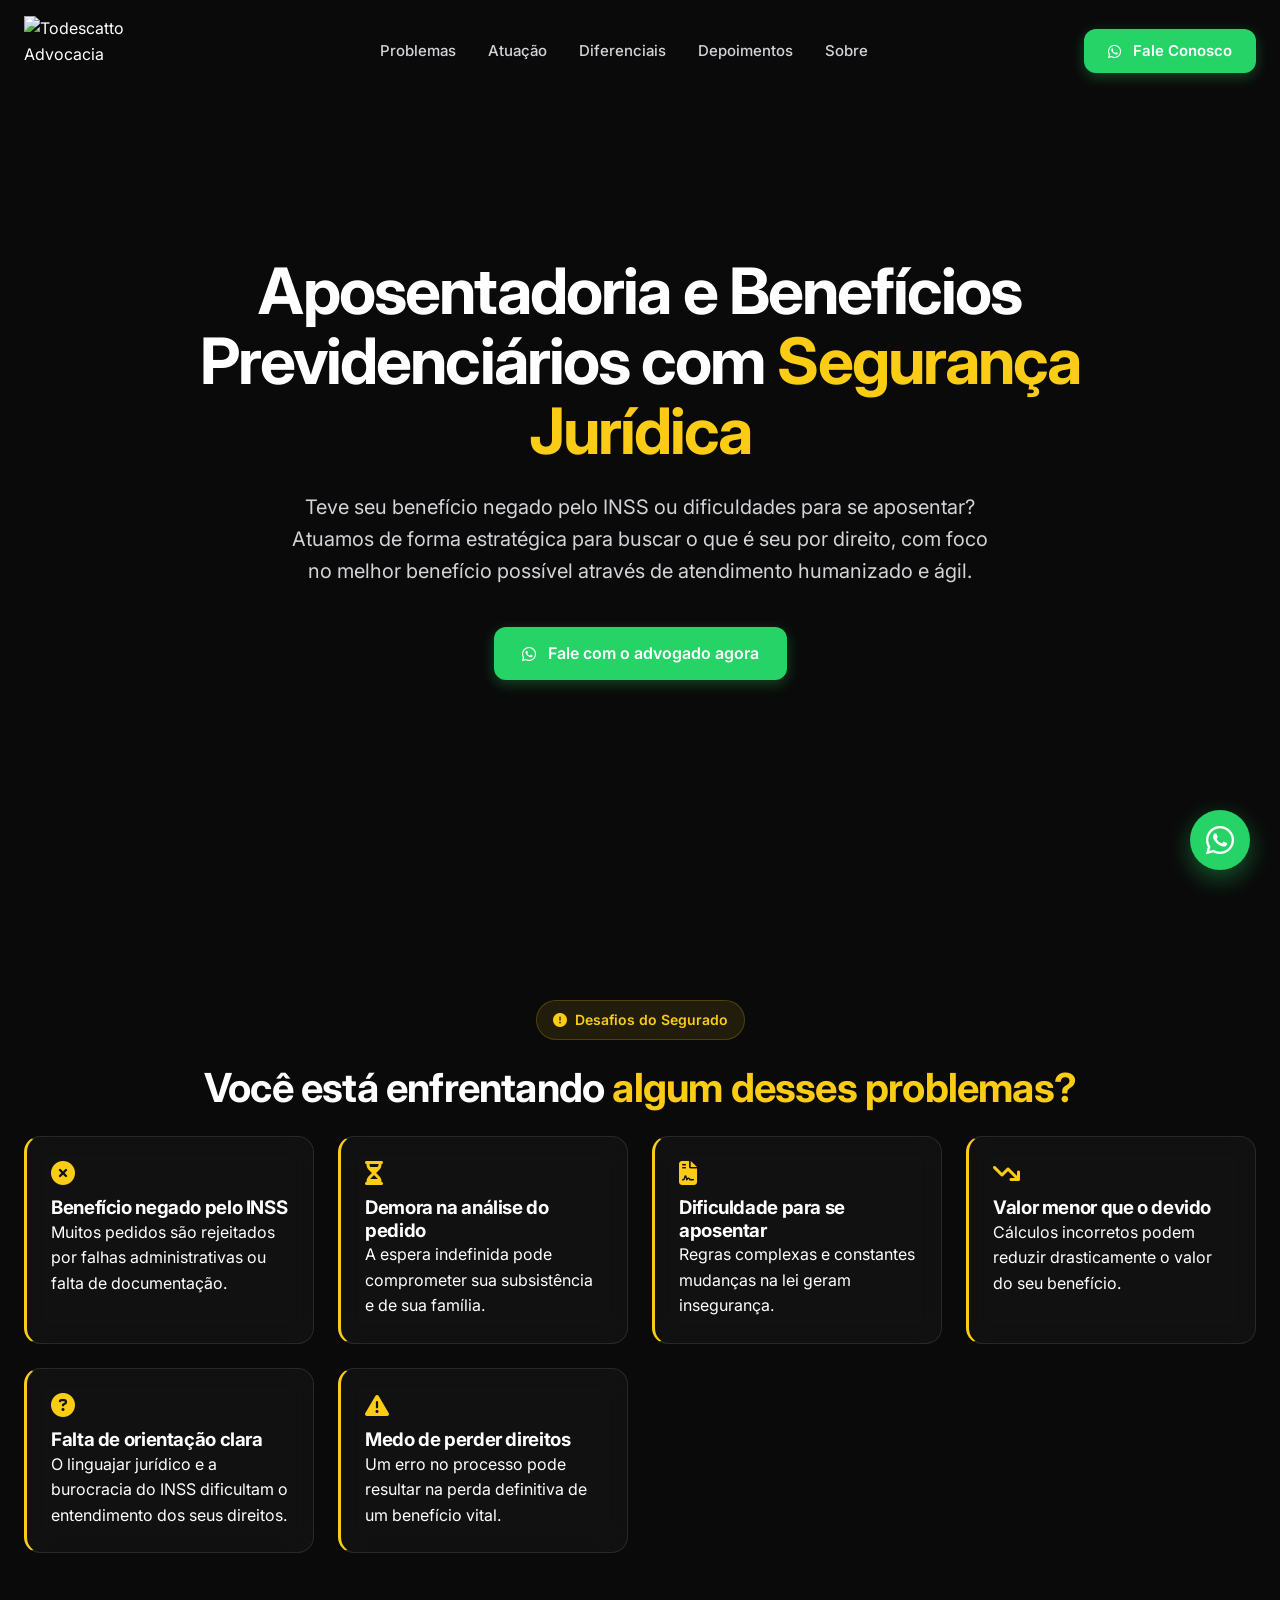
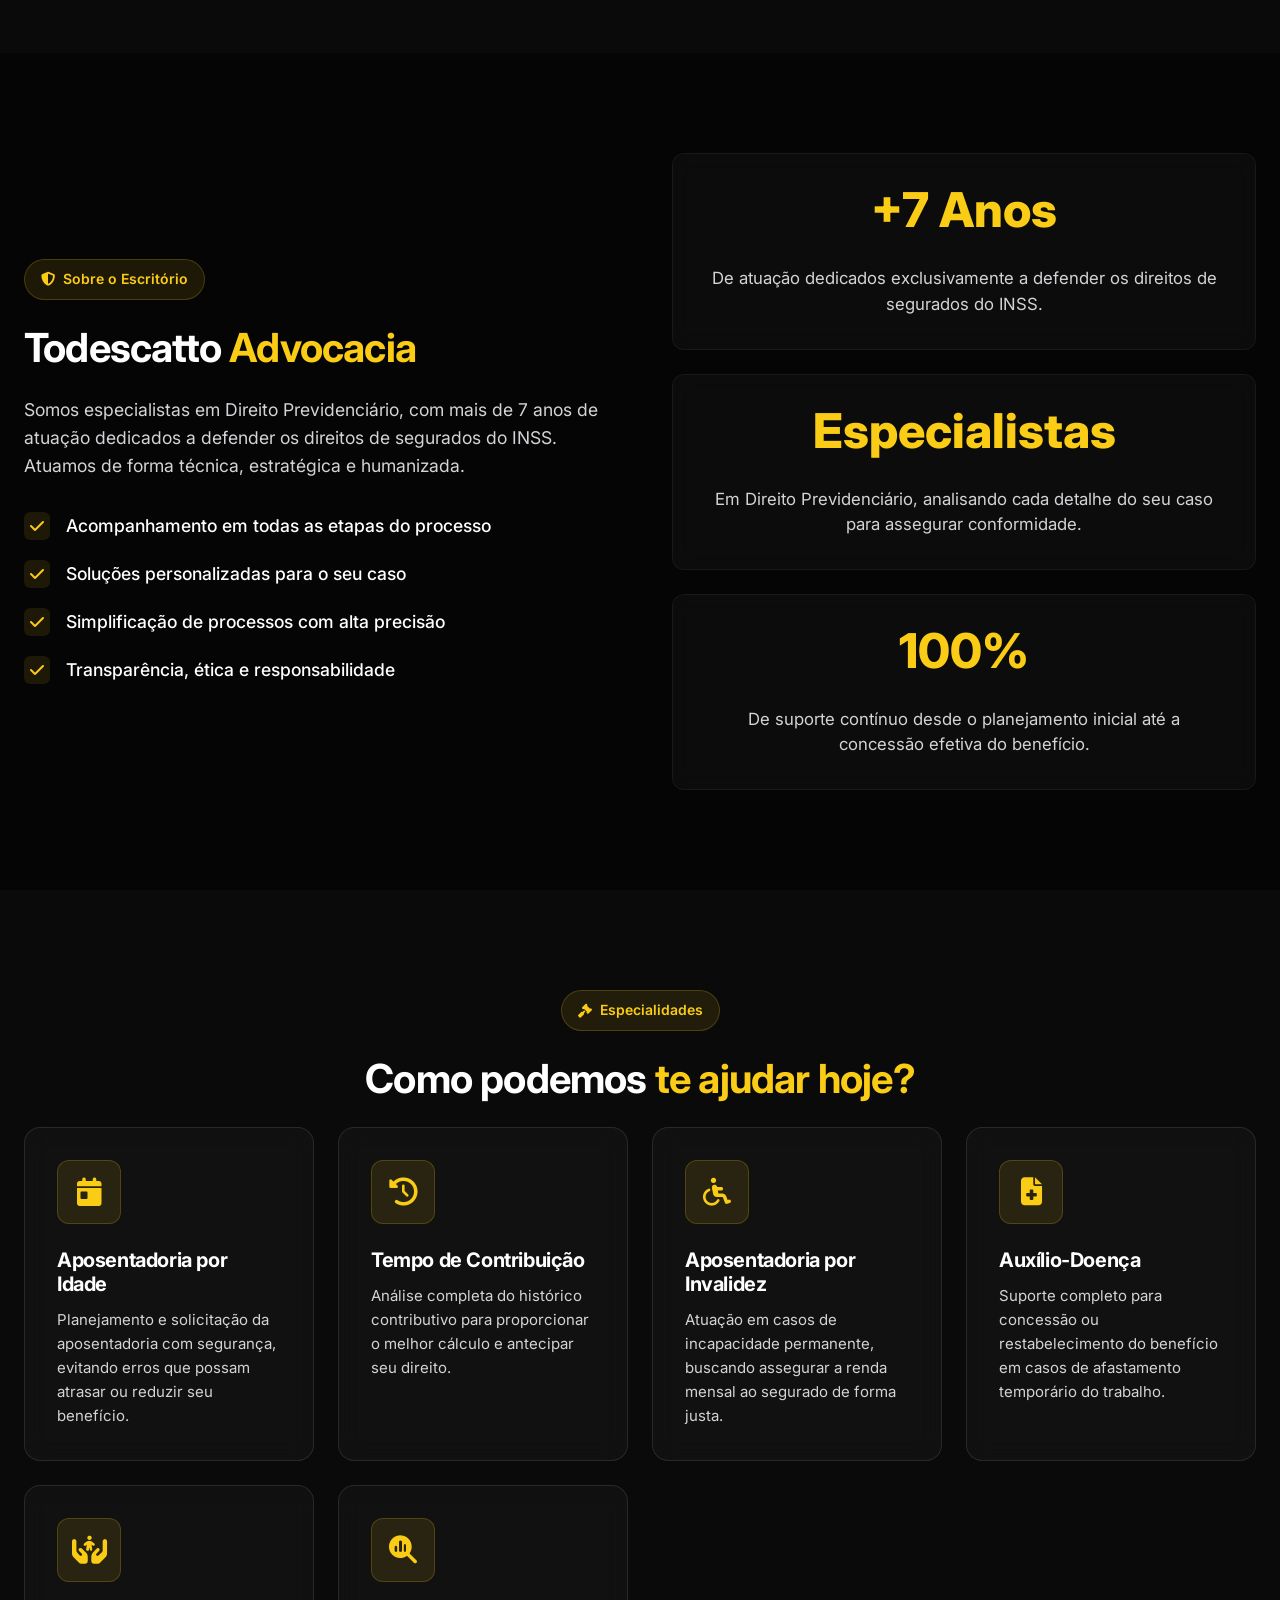
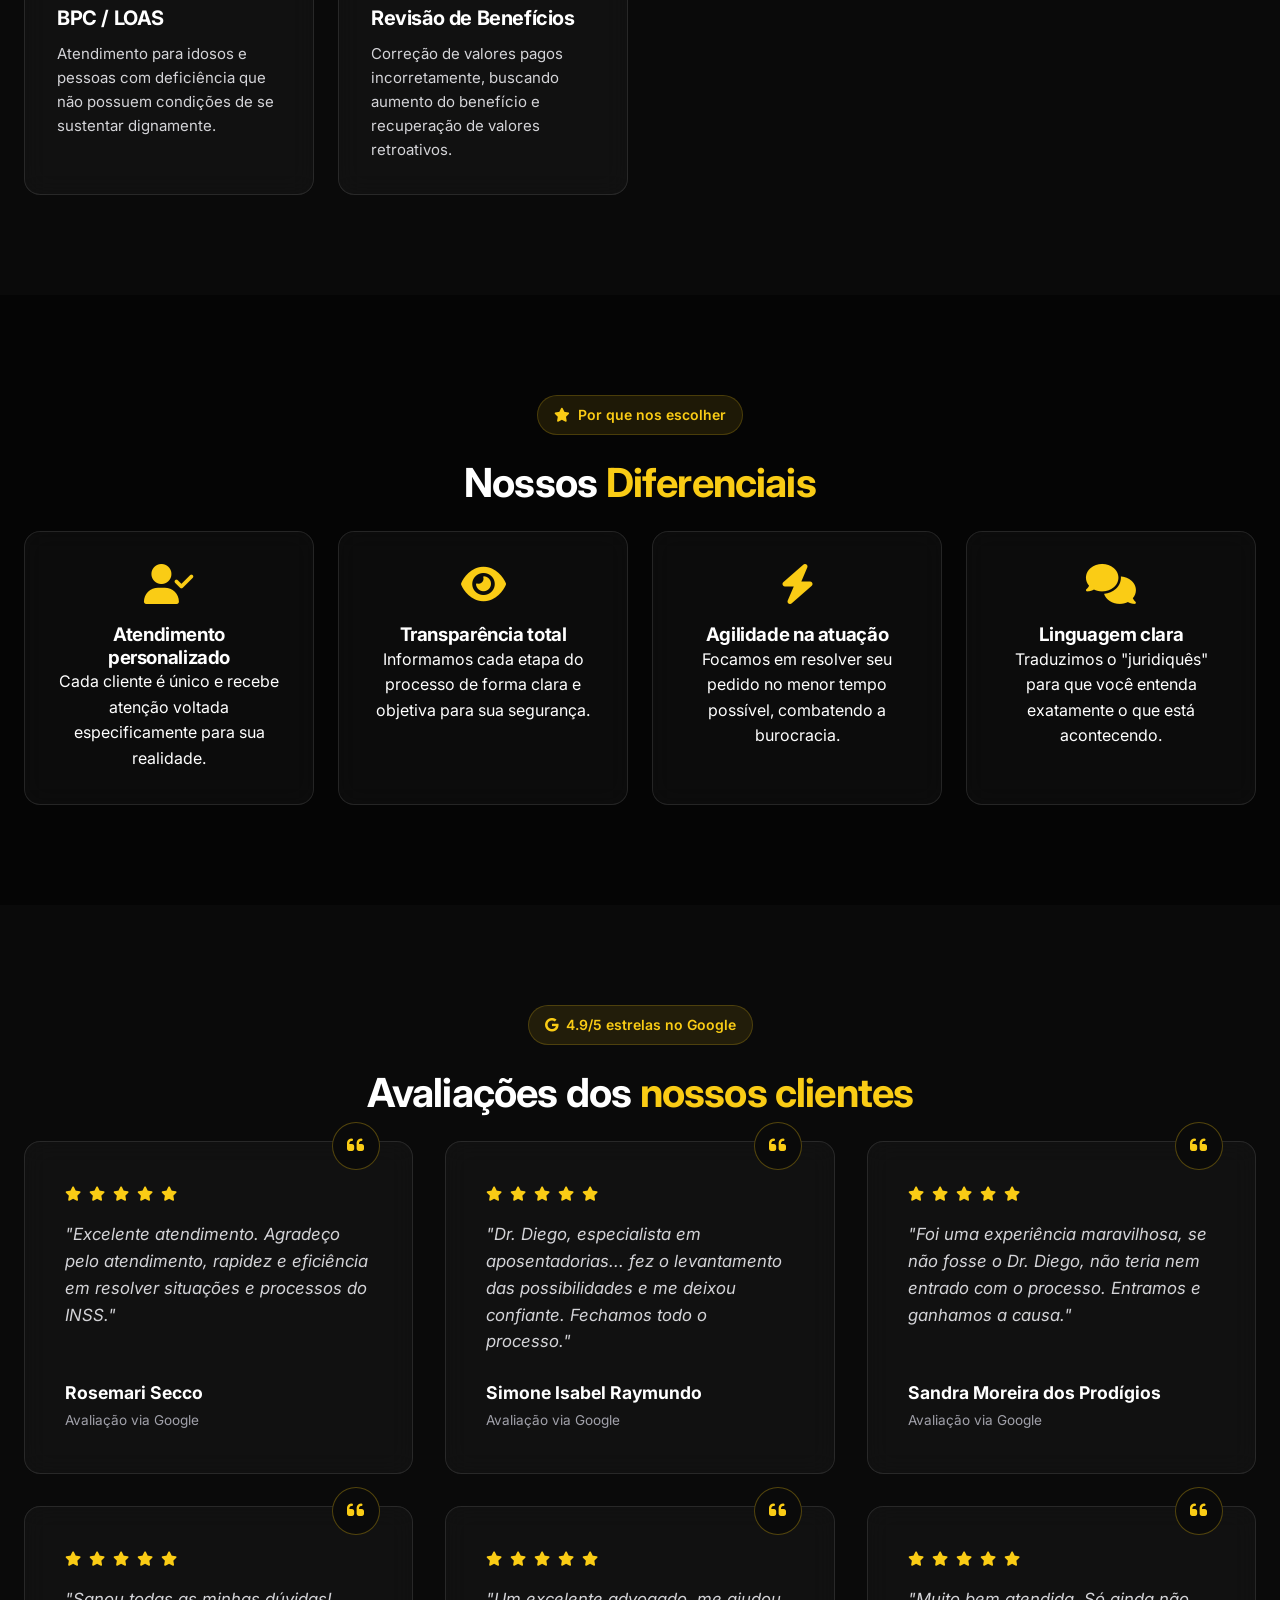
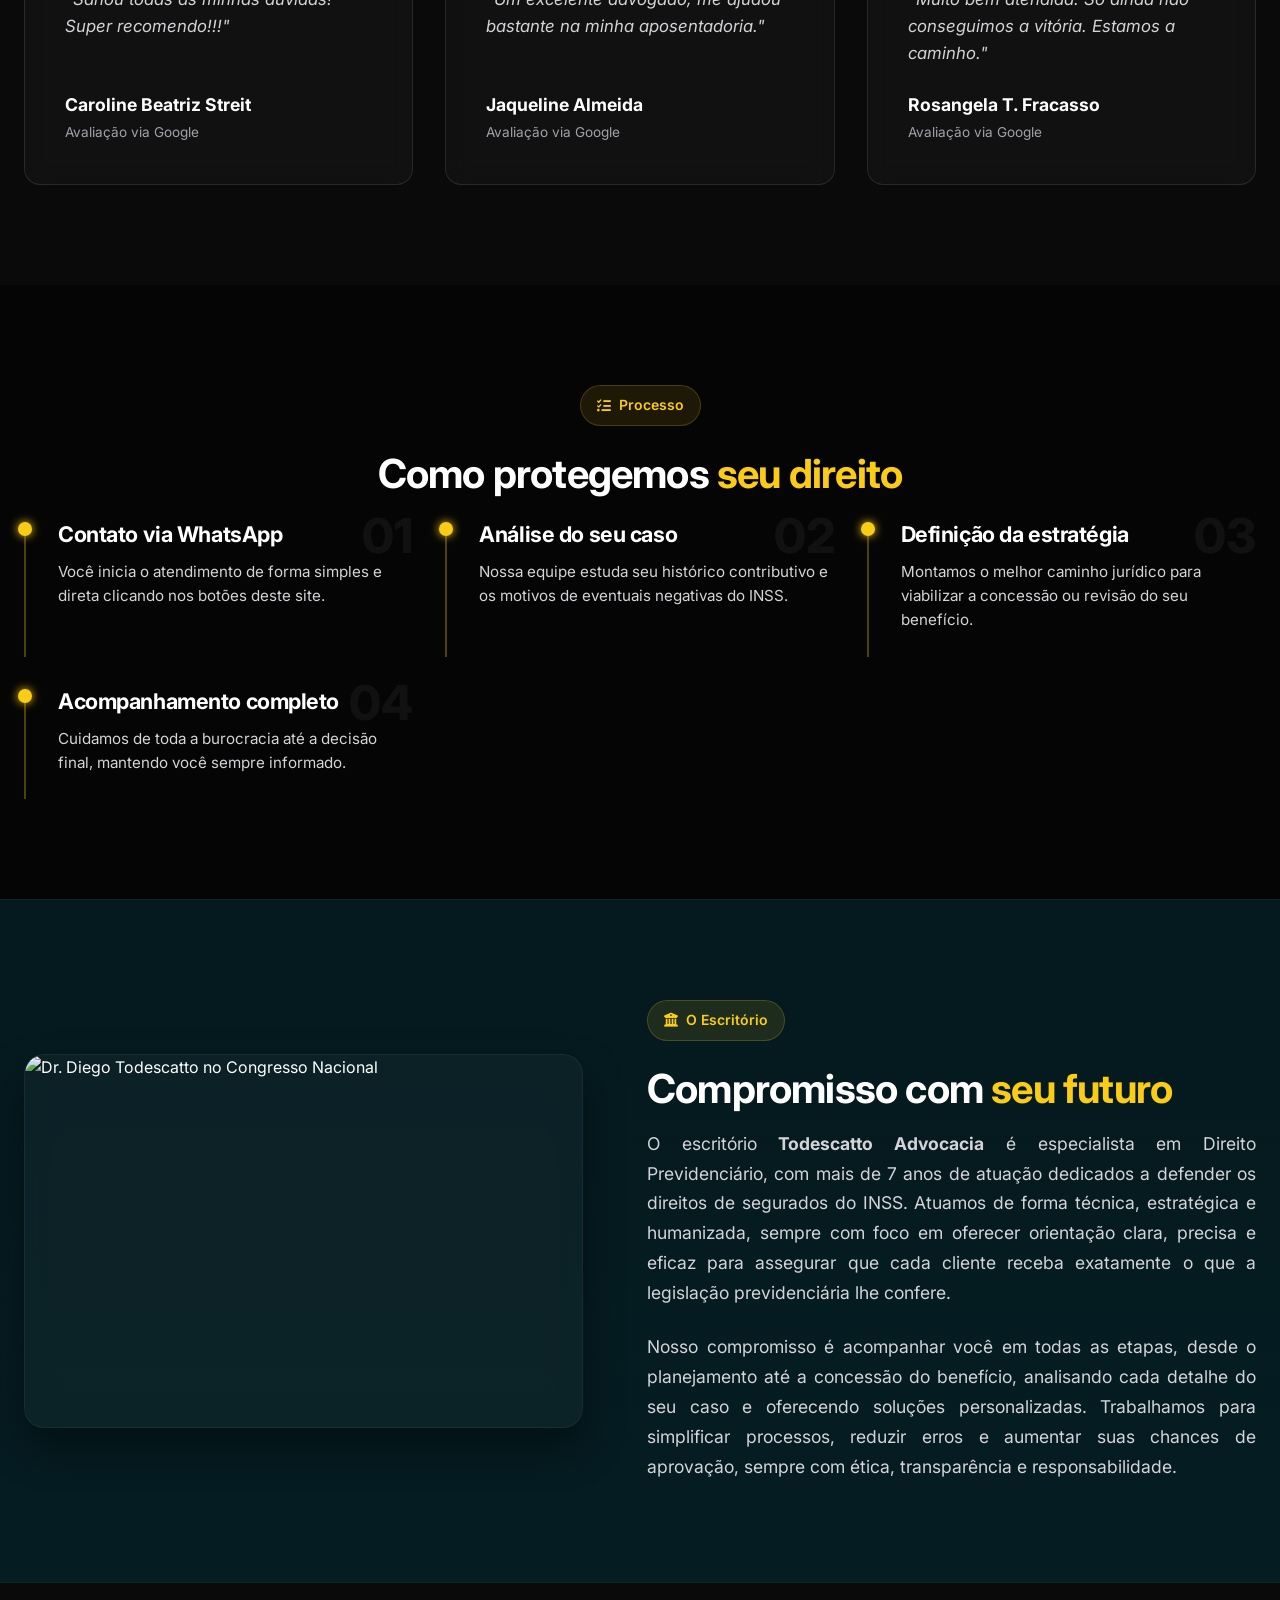
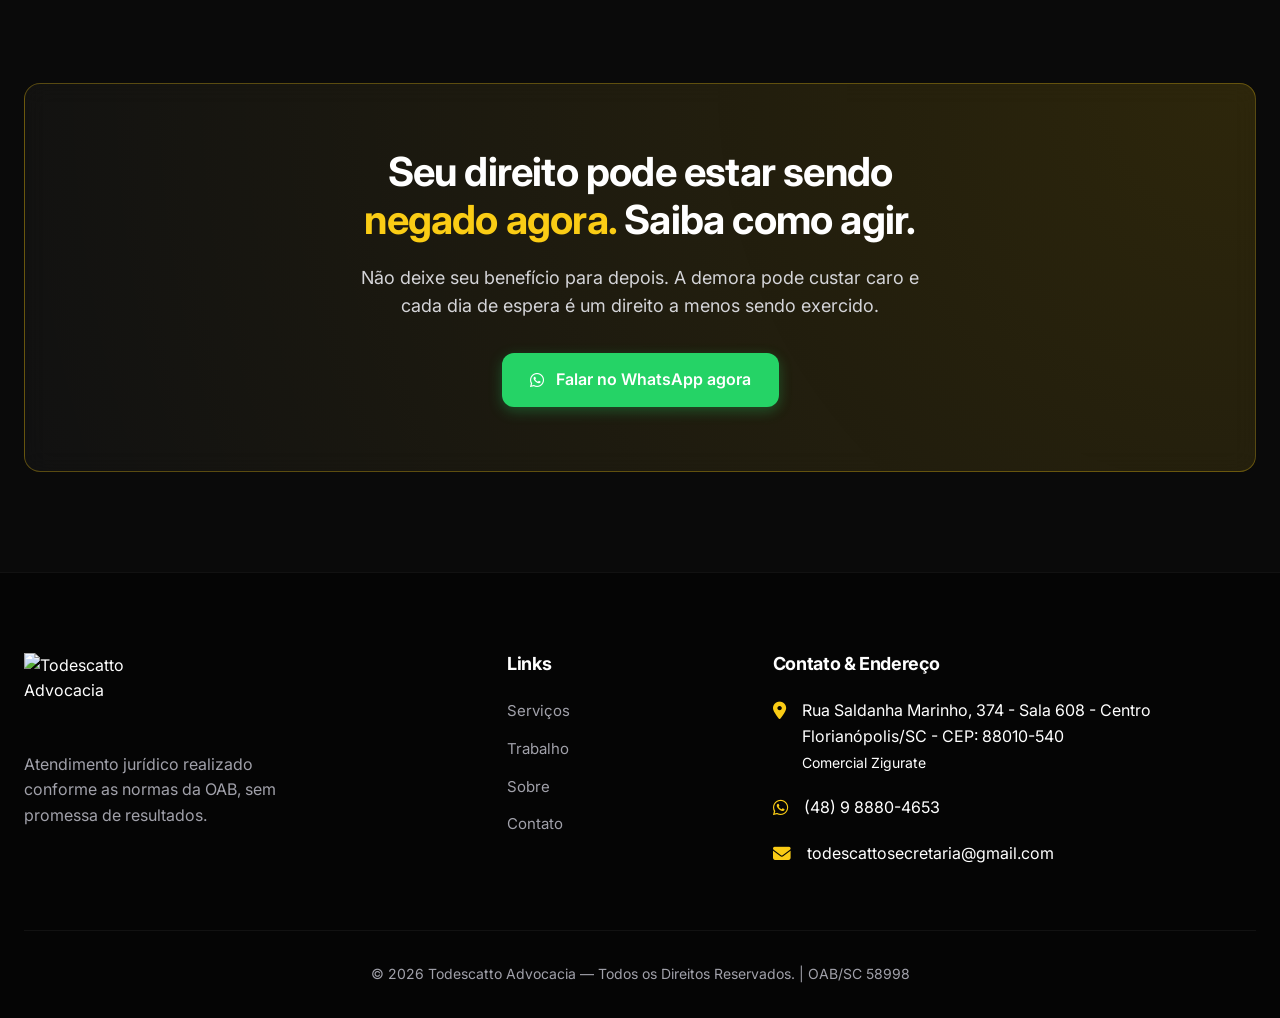
==== commit 9b6f4d9f: "Update print statement from 'Hello' to 'Goodbye'" ====
--- a/index.html
+++ b/index.html
@@ -4,9 +4,26 @@
 <head>
     <meta charset="UTF-8">
     <meta name="viewport" content="width=device-width, initial-scale=1.0">
-    <title>Dr. Luiz Felipe Gomide | Especialista em Direito Previdenciário</title>
+    <title>Todescatto Advocacia | Especialistas em Direito Previdenciário</title>
     <meta name="description"
-        content="Teve seu benefício negado pelo INSS? Dr. Luiz Felipe Gomide oferece consultoria especializada em aposentadorias, revisões e benefícios previdenciários.">
+        content="Teve seu benefício negado pelo INSS? A Todescatto Advocacia oferece consultoria especializada em aposentadorias, revisões e benefícios previdenciários em Florianópolis/SC.">
+
+    <!-- Open Graph -->
+    <meta property="og:type" content="website">
+    <meta property="og:title" content="Todescatto Advocacia | Especialistas em Direito Previdenciário">
+    <meta property="og:description" content="Teve seu benefício negado pelo INSS? Atuamos de forma estratégica para buscar o que é seu por direito, com atendimento humanizado e ágil.">
+    <meta property="og:image" content="https://todescattoadvocacia.com/wp-content/uploads/2025/11/logo-diego-e1764168651795.png">
+    <meta property="og:url" content="https://todescattoadvocacia.com">
+    <meta property="og:locale" content="pt_BR">
+
+    <!-- Twitter Card -->
+    <meta name="twitter:card" content="summary_large_image">
+    <meta name="twitter:title" content="Todescatto Advocacia | Direito Previdenciário">
+    <meta name="twitter:description" content="Teve seu benefício negado pelo INSS? Fale com nossos especialistas.">
+    <meta name="twitter:image" content="https://todescattoadvocacia.com/wp-content/uploads/2025/11/logo-diego-e1764168651795.png">
+
+    <!-- Favicon -->
+    <link rel="icon" type="image/png" href="https://todescattoadvocacia.com/wp-content/uploads/2025/11/logo-diego-e1764168651795.png">
 
     <!-- Fonts -->
     <link rel="preconnect" href="https://fonts.googleapis.com">
@@ -62,16 +79,21 @@
 <body>
 
     <!-- Floating WhatsApp -->
-    <a href="https://wa.me/5548988804653" class="floating-wa pulse-glow" target="_blank" id="wa-floating">
-        <i class="fa-brands fa-whatsapp"></i>
+    <a href="https://wa.me/5548988804653"
+       class="floating-wa pulse-glow"
+       target="_blank"
+       rel="noopener noreferrer"
+       id="wa-floating"
+       aria-label="Falar pelo WhatsApp">
+        <i class="fa-brands fa-whatsapp" aria-hidden="true"></i>
     </a>
 
     <!-- Navbar -->
-    <nav class="navbar" id="navbar">
+    <nav class="navbar" id="navbar" role="navigation" aria-label="Menu principal">
         <div class="nav-container">
-            <a href="#" class="logo">
+            <a href="#" class="logo" aria-label="Todescatto Advocacia — página inicial">
                 <img src="https://todescattoadvocacia.com/wp-content/uploads/2025/11/logo-diego-e1764168651795.png"
-                    alt="L. Gomide Advocacia" style="height: 70px; object-fit: contain;">
+                    alt="Todescatto Advocacia" width="140" height="70" style="height: 70px; object-fit: contain;">
             </a>
 
             <div class="nav-links">
@@ -83,27 +105,30 @@
             </div>
 
             <div class="nav-actions">
-                <a href="https://wa.me/5548988804653" class="btn-whatsapp" target="_blank"
-                    style="padding: 10px 24px; font-size: 0.9375rem;">
-                    <i class="fa-brands fa-whatsapp"></i> Fale Conosco
+                <a href="https://wa.me/5548988804653"
+                   class="btn-whatsapp"
+                   target="_blank"
+                   rel="noopener noreferrer"
+                   style="padding: 10px 24px; font-size: 0.9375rem;">
+                    <i class="fa-brands fa-whatsapp" aria-hidden="true"></i> Fale Conosco
                 </a>
-                <button class="mobile-menu-btn" id="mobile-menu-btn">
-                    <i class="fa-solid fa-bars"></i>
+                <button class="mobile-menu-btn" id="mobile-menu-btn" aria-label="Abrir menu" aria-expanded="false">
+                    <i class="fa-solid fa-bars" aria-hidden="true"></i>
                 </button>
             </div>
         </div>
     </nav>
 
     <!-- Mobile Menu -->
-    <div class="mobile-menu-overlay" id="mobile-menu-overlay"></div>
-    <div class="mobile-menu" id="mobile-menu">
+    <div class="mobile-menu-overlay" id="mobile-menu-overlay" aria-hidden="true"></div>
+    <div class="mobile-menu" id="mobile-menu" role="dialog" aria-modal="true" aria-label="Menu de navegação">
         <div class="mobile-menu-header">
             <div class="logo">
                 <img src="https://todescattoadvocacia.com/wp-content/uploads/2025/11/logo-diego-e1764168651795.png"
-                    alt="L. Gomide Advocacia" style="height: 40px; object-fit: contain;">
-            </div>
-            <button class="close-menu-btn" id="close-menu-btn">
-                <i class="fa-solid fa-xmark"></i>
+                    alt="Todescatto Advocacia" width="120" height="40" style="height: 40px; object-fit: contain;">
+            </div>
+            <button class="close-menu-btn" id="close-menu-btn" aria-label="Fechar menu">
+                <i class="fa-solid fa-xmark" aria-hidden="true"></i>
             </button>
         </div>
         <div class="mobile-menu-links">
@@ -112,14 +137,17 @@
             <a href="#differentials" class="mobile-link">Diferenciais</a>
             <a href="#testimonials" class="mobile-link">Depoimentos</a>
             <a href="#about" class="mobile-link">Sobre</a>
-            <a href="https://wa.me/5548988804653" class="btn-whatsapp mt-4">
-                <i class="fa-brands fa-whatsapp"></i> Fale Conosco
+            <a href="https://wa.me/5548988804653"
+               class="btn-whatsapp mt-4"
+               target="_blank"
+               rel="noopener noreferrer">
+                <i class="fa-brands fa-whatsapp" aria-hidden="true"></i> Fale Conosco
             </a>
         </div>
     </div>
 
     <!-- 1. HERO -->
-    <section class="hero" id="home">
+    <section class="hero" id="home" aria-label="Apresentação">
         <div class="container hero-container">
             <div class="hero-content">
                 <h1 class="hero-title fade-up delay-1">
@@ -131,54 +159,55 @@
                     humanizado e ágil.
                 </p>
                 <div class="hero-buttons fade-up delay-3">
-                    <a href="https://wa.me/5548988804653" class="btn-whatsapp pulse-glow" target="_blank">
-                        <i class="fa-brands fa-whatsapp"></i> Fale com o advogado agora
+                    <a href="https://wa.me/5548988804653"
+                       class="btn-whatsapp pulse-glow"
+                       target="_blank"
+                       rel="noopener noreferrer">
+                        <i class="fa-brands fa-whatsapp" aria-hidden="true"></i> Fale com o advogado agora
                     </a>
                 </div>
             </div>
-
-
         </div>
     </section>
 
     <!-- 2. SEÇÃO DE PROBLEMAS -->
-    <section class="section-padding" id="problems">
+    <section class="section-padding" id="problems" aria-label="Problemas que resolvemos">
         <div class="container">
             <div class="text-center mb-6">
-                <div class="badge fade-up"><i class="fa-solid fa-circle-exclamation text-gold"></i> Desafios do Segurado
-                </div>
-                <h2 class="section-title fade-up">Você está enfrentando <span class="text-gold">algum desses
-                        problemas?</span></h2>
+                <div class="badge fade-up">
+                    <i class="fa-solid fa-circle-exclamation text-gold" aria-hidden="true"></i> Desafios do Segurado
+                </div>
+                <h2 class="section-title fade-up">Você está enfrentando <span class="text-gold">algum desses problemas?</span></h2>
             </div>
 
             <div class="services-grid">
                 <div class="problem-card glass-panel fade-up delay-1">
-                    <i class="fa-solid fa-circle-xmark"></i>
+                    <i class="fa-solid fa-circle-xmark" aria-hidden="true"></i>
                     <h3>Benefício negado pelo INSS</h3>
                     <p>Muitos pedidos são rejeitados por falhas administrativas ou falta de documentação.</p>
                 </div>
                 <div class="problem-card glass-panel fade-up delay-2">
-                    <i class="fa-solid fa-hourglass-half"></i>
+                    <i class="fa-solid fa-hourglass-half" aria-hidden="true"></i>
                     <h3>Demora na análise do pedido</h3>
                     <p>A espera indefinida pode comprometer sua subsistência e de sua família.</p>
                 </div>
                 <div class="problem-card glass-panel fade-up delay-3">
-                    <i class="fa-solid fa-file-contract"></i>
+                    <i class="fa-solid fa-file-contract" aria-hidden="true"></i>
                     <h3>Dificuldade para se aposentar</h3>
                     <p>Regras complexas e constantes mudanças na lei geram insegurança.</p>
                 </div>
                 <div class="problem-card glass-panel fade-up delay-4">
-                    <i class="fa-solid fa-chart-line-down" style="color: #ef4444;"></i>
+                    <i class="fa-solid fa-arrow-trend-down" aria-hidden="true"></i>
                     <h3>Valor menor que o devido</h3>
                     <p>Cálculos incorretos podem reduzir drasticamente o valor do seu benefício.</p>
                 </div>
                 <div class="problem-card glass-panel fade-up delay-1">
-                    <i class="fa-solid fa-circle-question"></i>
+                    <i class="fa-solid fa-circle-question" aria-hidden="true"></i>
                     <h3>Falta de orientação clara</h3>
                     <p>O linguajar jurídico e a burocracia do INSS dificultam o entendimento dos seus direitos.</p>
                 </div>
                 <div class="problem-card glass-panel fade-up delay-2">
-                    <i class="fa-solid fa-triangle-exclamation"></i>
+                    <i class="fa-solid fa-triangle-exclamation" aria-hidden="true"></i>
                     <h3>Medo de perder direitos</h3>
                     <p>Um erro no processo pode resultar na perda definitiva de um benefício vital.</p>
                 </div>
@@ -187,12 +216,15 @@
     </section>
 
     <!-- 3. SEÇÃO DE SOLUÇÃO -->
-    <section class="section-padding section-alt" id="solution">
+    <section class="section-padding section-alt" id="solution" aria-label="Sobre o escritório">
         <div class="container" style="display: flex; flex-wrap: wrap; gap: 64px; align-items: center;">
             <div class="solution-content" style="flex: 1 1 400px;">
-                <div class="badge fade-up"><i class="fa-solid fa-shield-halved text-gold"></i> Sobre o Escritório</div>
-                <h2 class="section-title fade-up" style="font-size: 2.5rem; margin-bottom: 24px;">Todescatto <span
-                        class="text-gold">Advocacia</span></h2>
+                <div class="badge fade-up">
+                    <i class="fa-solid fa-shield-halved text-gold" aria-hidden="true"></i> Sobre o Escritório
+                </div>
+                <h2 class="section-title fade-up" style="font-size: 2.5rem; margin-bottom: 24px;">
+                    Todescatto <span class="text-gold">Advocacia</span>
+                </h2>
                 <p class="fade-up delay-1"
                     style="color: var(--text-gray-light); margin-bottom: 32px; font-size: 1.1rem; line-height: 1.6;">
                     Somos especialistas em Direito Previdenciário, com mais de 7 anos de atuação dedicados a defender os
@@ -201,28 +233,24 @@
                 <div class="fade-up delay-2">
                     <ul style="list-style: none; padding: 0; display: flex; flex-direction: column; gap: 20px;">
                         <li style="display: flex; gap: 16px; align-items: center;">
-                            <i class="fa-solid fa-check text-gold"
+                            <i class="fa-solid fa-check text-gold" aria-hidden="true"
                                 style="background: rgba(250, 204, 21, 0.1); padding: 6px; border-radius: 6px;"></i>
-                            <span style="font-weight: 500; font-size: 1.1rem; color: var(--text-white);">Acompanhamento
-                                em todas as etapas do processo</span>
+                            <span style="font-weight: 500; font-size: 1.1rem; color: var(--text-white);">Acompanhamento em todas as etapas do processo</span>
                         </li>
                         <li style="display: flex; gap: 16px; align-items: center;">
-                            <i class="fa-solid fa-check text-gold"
+                            <i class="fa-solid fa-check text-gold" aria-hidden="true"
                                 style="background: rgba(250, 204, 21, 0.1); padding: 6px; border-radius: 6px;"></i>
-                            <span style="font-weight: 500; font-size: 1.1rem; color: var(--text-white);">Soluções
-                                personalizadas para o seu caso</span>
+                            <span style="font-weight: 500; font-size: 1.1rem; color: var(--text-white);">Soluções personalizadas para o seu caso</span>
                         </li>
                         <li style="display: flex; gap: 16px; align-items: center;">
-                            <i class="fa-solid fa-check text-gold"
+                            <i class="fa-solid fa-check text-gold" aria-hidden="true"
                                 style="background: rgba(250, 204, 21, 0.1); padding: 6px; border-radius: 6px;"></i>
-                            <span style="font-weight: 500; font-size: 1.1rem; color: var(--text-white);">Simplificação
-                                de processos com alta precisão</span>
+                            <span style="font-weight: 500; font-size: 1.1rem; color: var(--text-white);">Simplificação de processos com alta precisão</span>
                         </li>
                         <li style="display: flex; gap: 16px; align-items: center;">
-                            <i class="fa-solid fa-check text-gold"
+                            <i class="fa-solid fa-check text-gold" aria-hidden="true"
                                 style="background: rgba(250, 204, 21, 0.1); padding: 6px; border-radius: 6px;"></i>
-                            <span style="font-weight: 500; font-size: 1.1rem; color: var(--text-white);">Transparência,
-                                ética e responsabilidade</span>
+                            <span style="font-weight: 500; font-size: 1.1rem; color: var(--text-white);">Transparência, ética e responsabilidade</span>
                         </li>
                     </ul>
                 </div>
@@ -231,28 +259,21 @@
             <div class="solution-visual fade-up delay-2"
                 style="flex: 1 1 400px; display: flex; flex-direction: column; gap: 24px;">
                 <div class="stat-card glass-panel"
-                    style="padding: 32px; text-align: center; display: flex; flex-direction: column; border-radius: 12px; border: 1px solid rgba(255,255,255,0.05); transition: transform 0.3s; cursor: default; align-items: center;">
-                    <span
-                        style="font-size: 3rem; font-weight: 800; color: var(--primary-gold); margin-bottom: 12px; line-height: 1;">+7
-                        Anos</span>
-                    <p
-                        style="color: var(--text-gray-light); margin: 0; font-size: 1.05rem; text-align: center; line-height: 1.5;">
+                    style="padding: 32px; text-align: center; display: flex; flex-direction: column; border-radius: 12px; border: 1px solid rgba(255,255,255,0.05); align-items: center;">
+                    <span style="font-size: 3rem; font-weight: 800; color: var(--primary-gold); margin-bottom: 12px; line-height: 1;">+7 Anos</span>
+                    <p style="color: var(--text-gray-light); margin: 0; font-size: 1.05rem; text-align: center; line-height: 1.5;">
                         De atuação dedicados exclusivamente a defender os direitos de segurados do INSS.</p>
                 </div>
                 <div class="stat-card glass-panel"
-                    style="padding: 32px; text-align: center; display: flex; flex-direction: column; border-radius: 12px; border: 1px solid rgba(255,255,255,0.05); transition: transform 0.3s; cursor: default; align-items: center;">
-                    <span
-                        style="font-size: 3rem; font-weight: 800; color: var(--primary-gold); margin-bottom: 12px; line-height: 1;">Especialistas</span>
-                    <p
-                        style="color: var(--text-gray-light); margin: 0; font-size: 1.05rem; text-align: center; line-height: 1.5;">
+                    style="padding: 32px; text-align: center; display: flex; flex-direction: column; border-radius: 12px; border: 1px solid rgba(255,255,255,0.05); align-items: center;">
+                    <span style="font-size: 3rem; font-weight: 800; color: var(--primary-gold); margin-bottom: 12px; line-height: 1;">Especialistas</span>
+                    <p style="color: var(--text-gray-light); margin: 0; font-size: 1.05rem; text-align: center; line-height: 1.5;">
                         Em Direito Previdenciário, analisando cada detalhe do seu caso para assegurar conformidade.</p>
                 </div>
                 <div class="stat-card glass-panel"
-                    style="padding: 32px; text-align: center; display: flex; flex-direction: column; border-radius: 12px; border: 1px solid rgba(255,255,255,0.05); transition: transform 0.3s; cursor: default; align-items: center;">
-                    <span
-                        style="font-size: 3rem; font-weight: 800; color: var(--primary-gold); margin-bottom: 12px; line-height: 1;">100%</span>
-                    <p
-                        style="color: var(--text-gray-light); margin: 0; font-size: 1.05rem; text-align: center; line-height: 1.5;">
+                    style="padding: 32px; text-align: center; display: flex; flex-direction: column; border-radius: 12px; border: 1px solid rgba(255,255,255,0.05); align-items: center;">
+                    <span style="font-size: 3rem; font-weight: 800; color: var(--primary-gold); margin-bottom: 12px; line-height: 1;">100%</span>
+                    <p style="color: var(--text-gray-light); margin: 0; font-size: 1.05rem; text-align: center; line-height: 1.5;">
                         De suporte contínuo desde o planejamento inicial até a concessão efetiva do benefício.</p>
                 </div>
             </div>
@@ -260,80 +281,78 @@
     </section>
 
     <!-- 4. ÁREAS DE ATUAÇÃO -->
-    <section class="section-padding" id="services">
+    <section class="section-padding" id="services" aria-label="Áreas de atuação">
         <div class="container">
             <div class="text-center mb-6">
-                <div class="badge fade-up"><i class="fa-solid fa-gavel text-gold"></i> Especialidades</div>
+                <div class="badge fade-up">
+                    <i class="fa-solid fa-gavel text-gold" aria-hidden="true"></i> Especialidades
+                </div>
                 <h2 class="section-title fade-up">Como podemos <span class="text-gold">te ajudar hoje?</span></h2>
             </div>
 
             <div class="services-grid">
                 <div class="service-card glass-panel fade-up delay-1">
-                    <div class="service-icon"><i class="fa-solid fa-calendar-day"></i></div>
+                    <div class="service-icon"><i class="fa-solid fa-calendar-day" aria-hidden="true"></i></div>
                     <h3>Aposentadoria por Idade</h3>
-                    <p>Planejamento e solicitação da aposentadoria com segurança, evitando erros que possam atrasar ou
-                        reduzir seu benefício.</p>
+                    <p>Planejamento e solicitação da aposentadoria com segurança, evitando erros que possam atrasar ou reduzir seu benefício.</p>
                 </div>
                 <div class="service-card glass-panel fade-up delay-2">
-                    <div class="service-icon"><i class="fa-solid fa-clock-rotate-left"></i></div>
+                    <div class="service-icon"><i class="fa-solid fa-clock-rotate-left" aria-hidden="true"></i></div>
                     <h3>Tempo de Contribuição</h3>
-                    <p>Análise completa do histórico contributivo para proporcionar o melhor cálculo e antecipar seu
-                        direito.</p>
+                    <p>Análise completa do histórico contributivo para proporcionar o melhor cálculo e antecipar seu direito.</p>
                 </div>
                 <div class="service-card glass-panel fade-up delay-3">
-                    <div class="service-icon"><i class="fa-solid fa-wheelchair"></i></div>
+                    <div class="service-icon"><i class="fa-solid fa-wheelchair" aria-hidden="true"></i></div>
                     <h3>Aposentadoria por Invalidez</h3>
-                    <p>Atuação em casos de incapacidade permanente, buscando assegurar a renda mensal ao segurado de
-                        forma justa.</p>
+                    <p>Atuação em casos de incapacidade permanente, buscando assegurar a renda mensal ao segurado de forma justa.</p>
                 </div>
                 <div class="service-card glass-panel fade-up delay-4">
-                    <div class="service-icon"><i class="fa-solid fa-file-medical"></i></div>
+                    <div class="service-icon"><i class="fa-solid fa-file-medical" aria-hidden="true"></i></div>
                     <h3>Auxílio-Doença</h3>
-                    <p>Suporte completo para concessão ou restabelecimento do benefício em casos de afastamento
-                        temporário do trabalho.</p>
+                    <p>Suporte completo para concessão ou restabelecimento do benefício em casos de afastamento temporário do trabalho.</p>
                 </div>
                 <div class="service-card glass-panel fade-up delay-1">
-                    <div class="service-icon"><i class="fa-solid fa-hands-holding-child"></i></div>
+                    <div class="service-icon"><i class="fa-solid fa-hands-holding-child" aria-hidden="true"></i></div>
                     <h3>BPC / LOAS</h3>
-                    <p>Atendimento para idosos e pessoas com deficiência que não possuem condições de se sustentar
-                        dignamente.</p>
+                    <p>Atendimento para idosos e pessoas com deficiência que não possuem condições de se sustentar dignamente.</p>
                 </div>
                 <div class="service-card glass-panel fade-up delay-2">
-                    <div class="service-icon"><i class="fa-solid fa-magnifying-glass-chart"></i></div>
+                    <div class="service-icon"><i class="fa-solid fa-magnifying-glass-chart" aria-hidden="true"></i></div>
                     <h3>Revisão de Benefícios</h3>
-                    <p>Correção de valores pagos incorretamente, buscando aumento do benefício e recuperação de valores
-                        retroativos.</p>
+                    <p>Correção de valores pagos incorretamente, buscando aumento do benefício e recuperação de valores retroativos.</p>
                 </div>
             </div>
         </div>
     </section>
 
     <!-- 5. DIFERENCIAIS -->
-    <section class="section-padding section-alt" id="differentials">
+    <section class="section-padding section-alt" id="differentials" aria-label="Nossos diferenciais">
         <div class="container">
             <div class="text-center mb-6">
-                <div class="badge fade-up"><i class="fa-solid fa-star text-gold"></i> Por que nos escolher</div>
+                <div class="badge fade-up">
+                    <i class="fa-solid fa-star text-gold" aria-hidden="true"></i> Por que nos escolher
+                </div>
                 <h2 class="section-title fade-up">Nossos <span class="text-gold">Diferenciais</span></h2>
             </div>
 
             <div class="services-grid differentials-grid">
                 <div class="differential-card glass-panel fade-up delay-1">
-                    <i class="fa-solid fa-user-check"></i>
+                    <i class="fa-solid fa-user-check" aria-hidden="true"></i>
                     <h3>Atendimento personalizado</h3>
                     <p>Cada cliente é único e recebe atenção voltada especificamente para sua realidade.</p>
                 </div>
                 <div class="differential-card glass-panel fade-up delay-2">
-                    <i class="fa-solid fa-eye"></i>
+                    <i class="fa-solid fa-eye" aria-hidden="true"></i>
                     <h3>Transparência total</h3>
                     <p>Informamos cada etapa do processo de forma clara e objetiva para sua segurança.</p>
                 </div>
                 <div class="differential-card glass-panel fade-up delay-3">
-                    <i class="fa-solid fa-bolt"></i>
+                    <i class="fa-solid fa-bolt" aria-hidden="true"></i>
                     <h3>Agilidade na atuação</h3>
                     <p>Focamos em resolver seu pedido no menor tempo possível, combatendo a burocracia.</p>
                 </div>
                 <div class="differential-card glass-panel fade-up delay-4">
-                    <i class="fa-solid fa-comments"></i>
+                    <i class="fa-solid fa-comments" aria-hidden="true"></i>
                     <h3>Linguagem clara</h3>
                     <p>Traduzimos o "juridiquês" para que você entenda exatamente o que está acontecendo.</p>
                 </div>
@@ -342,55 +361,70 @@
     </section>
 
     <!-- 6. PROVA SOCIAL -->
-    <section class="section-padding" id="testimonials">
+    <section class="section-padding" id="testimonials" aria-label="Depoimentos de clientes">
         <div class="container">
             <div class="text-center mb-6">
-                <div class="badge fade-up"><i class="fa-brands fa-google text-gold"></i> 4.9/5 estrelas no Google</div>
+                <div class="badge fade-up">
+                    <i class="fa-brands fa-google text-gold" aria-hidden="true"></i> 4.9/5 estrelas no Google
+                </div>
                 <h2 class="section-title fade-up">Avaliações dos <span class="text-gold">nossos clientes</span></h2>
             </div>
 
             <div class="testimonials-grid">
                 <div class="testimonial-card glass-panel fade-up delay-1">
-                    <div class="quote-icon"><i class="fa-solid fa-quote-left text-gold"></i></div>
-                    <div class="stars"><i class="fa-solid fa-star"></i><i class="fa-solid fa-star"></i><i
-                            class="fa-solid fa-star"></i><i class="fa-solid fa-star"></i><i
-                            class="fa-solid fa-star"></i></div>
-                    <p class="testimonial-text">"Excelente atendimento. Agradeço pelo atendimento, rapidez e eficiência
-                        em resolver situações e processos do INSS."</p>
+                    <div class="quote-icon"><i class="fa-solid fa-quote-left text-gold" aria-hidden="true"></i></div>
+                    <div class="stars" aria-label="5 estrelas">
+                        <i class="fa-solid fa-star" aria-hidden="true"></i>
+                        <i class="fa-solid fa-star" aria-hidden="true"></i>
+                        <i class="fa-solid fa-star" aria-hidden="true"></i>
+                        <i class="fa-solid fa-star" aria-hidden="true"></i>
+                        <i class="fa-solid fa-star" aria-hidden="true"></i>
+                    </div>
+                    <p class="testimonial-text">"Excelente atendimento. Agradeço pelo atendimento, rapidez e eficiência em resolver situações e processos do INSS."</p>
                     <div class="testimonial-author">
                         <strong>Rosemari Secco</strong>
                         <span>Avaliação via Google</span>
                     </div>
                 </div>
                 <div class="testimonial-card glass-panel fade-up delay-2">
-                    <div class="quote-icon"><i class="fa-solid fa-quote-left text-gold"></i></div>
-                    <div class="stars"><i class="fa-solid fa-star"></i><i class="fa-solid fa-star"></i><i
-                            class="fa-solid fa-star"></i><i class="fa-solid fa-star"></i><i
-                            class="fa-solid fa-star"></i></div>
-                    <p class="testimonial-text">"Dr. Diego, especialista em aposentadorias... fez o levantamento das
-                        possibilidades.. e me deixou confiante. Fechamos todo o processo."</p>
+                    <div class="quote-icon"><i class="fa-solid fa-quote-left text-gold" aria-hidden="true"></i></div>
+                    <div class="stars" aria-label="5 estrelas">
+                        <i class="fa-solid fa-star" aria-hidden="true"></i>
+                        <i class="fa-solid fa-star" aria-hidden="true"></i>
+                        <i class="fa-solid fa-star" aria-hidden="true"></i>
+                        <i class="fa-solid fa-star" aria-hidden="true"></i>
+                        <i class="fa-solid fa-star" aria-hidden="true"></i>
+                    </div>
+                    <p class="testimonial-text">"Dr. Diego, especialista em aposentadorias... fez o levantamento das possibilidades e me deixou confiante. Fechamos todo o processo."</p>
                     <div class="testimonial-author">
                         <strong>Simone Isabel Raymundo</strong>
                         <span>Avaliação via Google</span>
                     </div>
                 </div>
                 <div class="testimonial-card glass-panel fade-up delay-3">
-                    <div class="quote-icon"><i class="fa-solid fa-quote-left text-gold"></i></div>
-                    <div class="stars"><i class="fa-solid fa-star"></i><i class="fa-solid fa-star"></i><i
-                            class="fa-solid fa-star"></i><i class="fa-solid fa-star"></i><i
-                            class="fa-solid fa-star"></i></div>
-                    <p class="testimonial-text">"Foi uma experiência maravilhosa, se não fosse o Dr. Diego, não teria
-                        nem entrado com o processo. Entramos e ganhamos a causa."</p>
+                    <div class="quote-icon"><i class="fa-solid fa-quote-left text-gold" aria-hidden="true"></i></div>
+                    <div class="stars" aria-label="5 estrelas">
+                        <i class="fa-solid fa-star" aria-hidden="true"></i>
+                        <i class="fa-solid fa-star" aria-hidden="true"></i>
+                        <i class="fa-solid fa-star" aria-hidden="true"></i>
+                        <i class="fa-solid fa-star" aria-hidden="true"></i>
+                        <i class="fa-solid fa-star" aria-hidden="true"></i>
+                    </div>
+                    <p class="testimonial-text">"Foi uma experiência maravilhosa, se não fosse o Dr. Diego, não teria nem entrado com o processo. Entramos e ganhamos a causa."</p>
                     <div class="testimonial-author">
                         <strong>Sandra Moreira dos Prodígios</strong>
                         <span>Avaliação via Google</span>
                     </div>
                 </div>
                 <div class="testimonial-card glass-panel fade-up delay-1">
-                    <div class="quote-icon"><i class="fa-solid fa-quote-left text-gold"></i></div>
-                    <div class="stars"><i class="fa-solid fa-star"></i><i class="fa-solid fa-star"></i><i
-                            class="fa-solid fa-star"></i><i class="fa-solid fa-star"></i><i
-                            class="fa-solid fa-star"></i></div>
+                    <div class="quote-icon"><i class="fa-solid fa-quote-left text-gold" aria-hidden="true"></i></div>
+                    <div class="stars" aria-label="5 estrelas">
+                        <i class="fa-solid fa-star" aria-hidden="true"></i>
+                        <i class="fa-solid fa-star" aria-hidden="true"></i>
+                        <i class="fa-solid fa-star" aria-hidden="true"></i>
+                        <i class="fa-solid fa-star" aria-hidden="true"></i>
+                        <i class="fa-solid fa-star" aria-hidden="true"></i>
+                    </div>
                     <p class="testimonial-text">"Sanou todas as minhas dúvidas! Super recomendo!!!"</p>
                     <div class="testimonial-author">
                         <strong>Caroline Beatriz Streit</strong>
@@ -398,24 +432,30 @@
                     </div>
                 </div>
                 <div class="testimonial-card glass-panel fade-up delay-2">
-                    <div class="quote-icon"><i class="fa-solid fa-quote-left text-gold"></i></div>
-                    <div class="stars"><i class="fa-solid fa-star"></i><i class="fa-solid fa-star"></i><i
-                            class="fa-solid fa-star"></i><i class="fa-solid fa-star"></i><i
-                            class="fa-solid fa-star"></i></div>
-                    <p class="testimonial-text">"O um excelente advogado, me ajudou bastante na minha aposentadoria."
-                    </p>
+                    <div class="quote-icon"><i class="fa-solid fa-quote-left text-gold" aria-hidden="true"></i></div>
+                    <div class="stars" aria-label="5 estrelas">
+                        <i class="fa-solid fa-star" aria-hidden="true"></i>
+                        <i class="fa-solid fa-star" aria-hidden="true"></i>
+                        <i class="fa-solid fa-star" aria-hidden="true"></i>
+                        <i class="fa-solid fa-star" aria-hidden="true"></i>
+                        <i class="fa-solid fa-star" aria-hidden="true"></i>
+                    </div>
+                    <p class="testimonial-text">"Um excelente advogado, me ajudou bastante na minha aposentadoria."</p>
                     <div class="testimonial-author">
                         <strong>Jaqueline Almeida</strong>
                         <span>Avaliação via Google</span>
                     </div>
                 </div>
                 <div class="testimonial-card glass-panel fade-up delay-3">
-                    <div class="quote-icon"><i class="fa-solid fa-quote-left text-gold"></i></div>
-                    <div class="stars"><i class="fa-solid fa-star"></i><i class="fa-solid fa-star"></i><i
-                            class="fa-solid fa-star"></i><i class="fa-solid fa-star"></i><i
-                            class="fa-solid fa-star"></i></div>
-                    <p class="testimonial-text">"Muito bem atendida. Só ainda não conseguimos a Vitoria. Estamos a
-                        caminho."</p>
+                    <div class="quote-icon"><i class="fa-solid fa-quote-left text-gold" aria-hidden="true"></i></div>
+                    <div class="stars" aria-label="5 estrelas">
+                        <i class="fa-solid fa-star" aria-hidden="true"></i>
+                        <i class="fa-solid fa-star" aria-hidden="true"></i>
+                        <i class="fa-solid fa-star" aria-hidden="true"></i>
+                        <i class="fa-solid fa-star" aria-hidden="true"></i>
+                        <i class="fa-solid fa-star" aria-hidden="true"></i>
+                    </div>
+                    <p class="testimonial-text">"Muito bem atendida. Só ainda não conseguimos a vitória. Estamos a caminho."</p>
                     <div class="testimonial-author">
                         <strong>Rosangela T. Fracasso</strong>
                         <span>Avaliação via Google</span>
@@ -426,31 +466,33 @@
     </section>
 
     <!-- 7. COMO FUNCIONA -->
-    <section class="section-padding section-alt" id="workflow">
+    <section class="section-padding section-alt" id="workflow" aria-label="Como trabalhamos">
         <div class="container">
             <div class="text-center mb-6">
-                <div class="badge fade-up"><i class="fa-solid fa-list-check text-gold"></i> Processo</div>
+                <div class="badge fade-up">
+                    <i class="fa-solid fa-list-check text-gold" aria-hidden="true"></i> Processo
+                </div>
                 <h2 class="section-title fade-up">Como protegemos <span class="text-gold">seu direito</span></h2>
             </div>
 
             <div class="methodology-steps">
                 <div class="step-card fade-up delay-1">
-                    <div class="step-number">01</div>
+                    <div class="step-number" aria-hidden="true">01</div>
                     <h3>Contato via WhatsApp</h3>
                     <p>Você inicia o atendimento de forma simples e direta clicando nos botões deste site.</p>
                 </div>
                 <div class="step-card fade-up delay-2">
-                    <div class="step-number">02</div>
+                    <div class="step-number" aria-hidden="true">02</div>
                     <h3>Análise do seu caso</h3>
                     <p>Nossa equipe estuda seu histórico contributivo e os motivos de eventuais negativas do INSS.</p>
                 </div>
                 <div class="step-card fade-up delay-3">
-                    <div class="step-number">03</div>
+                    <div class="step-number" aria-hidden="true">03</div>
                     <h3>Definição da estratégia</h3>
                     <p>Montamos o melhor caminho jurídico para viabilizar a concessão ou revisão do seu benefício.</p>
                 </div>
                 <div class="step-card fade-up delay-4">
-                    <div class="step-number">04</div>
+                    <div class="step-number" aria-hidden="true">04</div>
                     <h3>Acompanhamento completo</h3>
                     <p>Cuidamos de toda a burocracia até a decisão final, mantendo você sempre informado.</p>
                 </div>
@@ -460,19 +502,25 @@
 
     <!-- 8. SOBRE O ESCRITÓRIO -->
     <section class="about-section" id="about"
-        style="padding: 100px 0; background: linear-gradient(rgba(4, 29, 35, 0.85), rgba(4, 29, 35, 0.95)), url('https://todescattoadvocacia.com/wp-content/uploads/2025/11/fundo-3-webp.webp') center/cover no-repeat; position: relative; border-top: 1px solid rgba(255,255,255,0.05); border-bottom: 1px solid rgba(255,255,255,0.05);">
+        style="padding: 100px 0; background: linear-gradient(rgba(4, 29, 35, 0.85), rgba(4, 29, 35, 0.95)), url('https://todescattoadvocacia.com/wp-content/uploads/2025/11/fundo-3-webp.webp') center/cover no-repeat; position: relative; border-top: 1px solid rgba(255,255,255,0.05); border-bottom: 1px solid rgba(255,255,255,0.05);"
+        aria-label="Sobre o escritório">
         <div class="container">
             <div style="display: flex; flex-wrap: wrap; gap: 64px; align-items: center;">
                 <div class="about-visual fade-up" style="flex: 1 1 400px; max-width: 600px; margin: 0 auto;">
                     <div class="glass-panel"
                         style="padding: 0; border-radius: 20px; overflow: hidden; border: 1px solid rgba(255,255,255,0.05); box-shadow: 0 20px 40px rgba(0,0,0,0.4);">
                         <img src="https://todescattoadvocacia.com/wp-content/uploads/2025/11/Imagem-do-WhatsApp-de-2025-11-26-as-11.13.25_134c6ed8-e1764250761371.jpg"
-                            alt="Advogado Todescatto Advocacia no Congresso"
+                            alt="Dr. Diego Todescatto no Congresso Nacional"
+                            width="600"
+                            height="400"
+                            loading="lazy"
                             style="width: 100%; height: auto; display: block;">
                     </div>
                 </div>
                 <div style="flex: 1 1 450px;">
-                    <div class="badge fade-up"><i class="fa-solid fa-building-columns text-gold"></i> O Escritório</div>
+                    <div class="badge fade-up">
+                        <i class="fa-solid fa-building-columns text-gold" aria-hidden="true"></i> O Escritório
+                    </div>
                     <h2 class="section-title fade-up">Compromisso com <span class="text-gold">seu futuro</span></h2>
                     <div class="fade-up delay-1"
                         style="color: var(--text-gray-light); font-size: 1.1rem; line-height: 1.7; text-align: justify;">
@@ -492,16 +540,18 @@
     </section>
 
     <!-- 9. CTA FINAL -->
-    <section class="section-padding">
+    <section class="section-padding" aria-label="Chamada para ação">
         <div class="container">
             <div class="cta-banner glass-panel fade-up">
                 <div class="cta-banner-content text-center" style="margin: 0 auto;">
-                    <h2>Seu direito pode estar sendo <br><span class="text-gold">negado agora.</span> Saiba como agir.
-                    </h2>
+                    <h2>Seu direito pode estar sendo <br><span class="text-gold">negado agora.</span> Saiba como agir.</h2>
                     <p class="mx-auto">Não deixe seu benefício para depois. A demora pode custar caro e cada dia de
                         espera é um direito a menos sendo exercido.</p>
-                    <a href="https://wa.me/5548988804653" class="btn-whatsapp pulse-glow" target="_blank">
-                        <i class="fa-brands fa-whatsapp"></i> Falar no WhatsApp agora
+                    <a href="https://wa.me/5548988804653"
+                       class="btn-whatsapp pulse-glow"
+                       target="_blank"
+                       rel="noopener noreferrer">
+                        <i class="fa-brands fa-whatsapp" aria-hidden="true"></i> Falar no WhatsApp agora
                     </a>
                 </div>
             </div>
@@ -513,9 +563,9 @@
         <div class="container">
             <div class="footer-top">
                 <div class="footer-col">
-                    <a href="#" class="logo mb-6">
+                    <a href="#" class="logo mb-6" aria-label="Todescatto Advocacia — voltar ao topo">
                         <img src="https://todescattoadvocacia.com/wp-content/uploads/2025/11/logo-diego-e1764168651795.png"
-                            alt="L. Gomide Advocacia" style="height: 75px; object-fit: contain;">
+                            alt="Todescatto Advocacia" width="150" height="75" loading="lazy" style="height: 75px; object-fit: contain;">
                     </a>
                     <p class="text-gray-400 mb-6" style="max-width: 300px;">
                         Atendimento jurídico realizado conforme as normas da OAB, sem promessa de resultados.
@@ -533,82 +583,37 @@
                 </div>
 
                 <div class="footer-col" style="grid-column: span 2;">
-                    <h4 class="footer-title">Contato & Endereço</h4>
+                    <h4 class="footer-title">Contato &amp; Endereço</h4>
                     <ul class="contact-info">
                         <li>
-                            <i class="fa-solid fa-location-dot text-gold"></i>
-                            <div>
+                            <i class="fa-solid fa-location-dot text-gold" aria-hidden="true"></i>
+                            <address style="font-style: normal;">
                                 Rua Saldanha Marinho, 374 - Sala 608 - Centro<br>
                                 Florianópolis/SC - CEP: 88010-540<br>
                                 <span class="text-sm">Comercial Zigurate</span>
-                            </div>
+                            </address>
                         </li>
                         <li>
-                            <i class="fa-brands fa-whatsapp text-gold"></i>
-                            <div>(48) 9 8880-4653</div>
+                            <i class="fa-brands fa-whatsapp text-gold" aria-hidden="true"></i>
+                            <div><a href="https://wa.me/5548988804653" target="_blank" rel="noopener noreferrer" style="color: inherit;">(48) 9 8880-4653</a></div>
                         </li>
                         <li>
-                            <i class="fa-solid fa-envelope text-gold"></i>
-                            <div>todescattosecretaria@gmail.com</div>
+                            <i class="fa-solid fa-envelope text-gold" aria-hidden="true"></i>
+                            <div><a href="mailto:todescattosecretaria@gmail.com" style="color: inherit;">todescattosecretaria@gmail.com</a></div>
                         </li>
                     </ul>
                 </div>
             </div>
 
             <div class="footer-bottom" style="justify-content: center; text-align: center;">
-                <p>&copy; 2026 Todescatto Advocacia - Todos os Direitos Reservados. | OAB/58998</p>
+                <p>&copy; 2026 Todescatto Advocacia — Todos os Direitos Reservados. | OAB/SC 58998</p>
             </div>
         </div>
     </footer>
 
-    <!-- Scripts -->
-    <script>
-        // Navbar scroll effect
-        window.addEventListener('scroll', () => {
-            const navbar = document.getElementById('navbar');
-            if (window.scrollY > 50) {
-                navbar.classList.add('scrolled');
-            } else {
-                navbar.classList.remove('scrolled');
-            }
-        });
-
-        // Mobile menu toggle
-        const menuBtn = document.getElementById('mobile-menu-btn');
-        const closeBtn = document.getElementById('close-menu-btn');
-        const mobileMenu = document.getElementById('mobile-menu');
-        const overlay = document.getElementById('mobile-menu-overlay');
-
-        function toggleMenu() {
-            mobileMenu.classList.toggle('active');
-            overlay.classList.toggle('active');
-            document.body.style.overflow = mobileMenu.classList.contains('active') ? 'hidden' : '';
-        }
-
-        menuBtn.addEventListener('click', toggleMenu);
-        closeBtn.addEventListener('click', toggleMenu);
-        overlay.addEventListener('click', toggleMenu);
-
-        // Close menu on link click
-        document.querySelectorAll('.mobile-link').forEach(link => {
-            link.addEventListener('click', toggleMenu);
-        });
-
-        // Simple FadeUp intersection observer
-        const observerOptions = {
-            threshold: 0.1
-        };
-
-        const observer = new IntersectionObserver((entries) => {
-            entries.forEach(entry => {
-                if (entry.isIntersecting) {
-                    entry.target.classList.add('visible');
-                }
-            });
-        }, observerOptions);
-
-        document.querySelectorAll('.fade-up').forEach(el => observer.observe(el));
-    </script>
+    <!-- Script externo -->
+    <script src="script.js"></script>
+
 </body>
 
 </html>
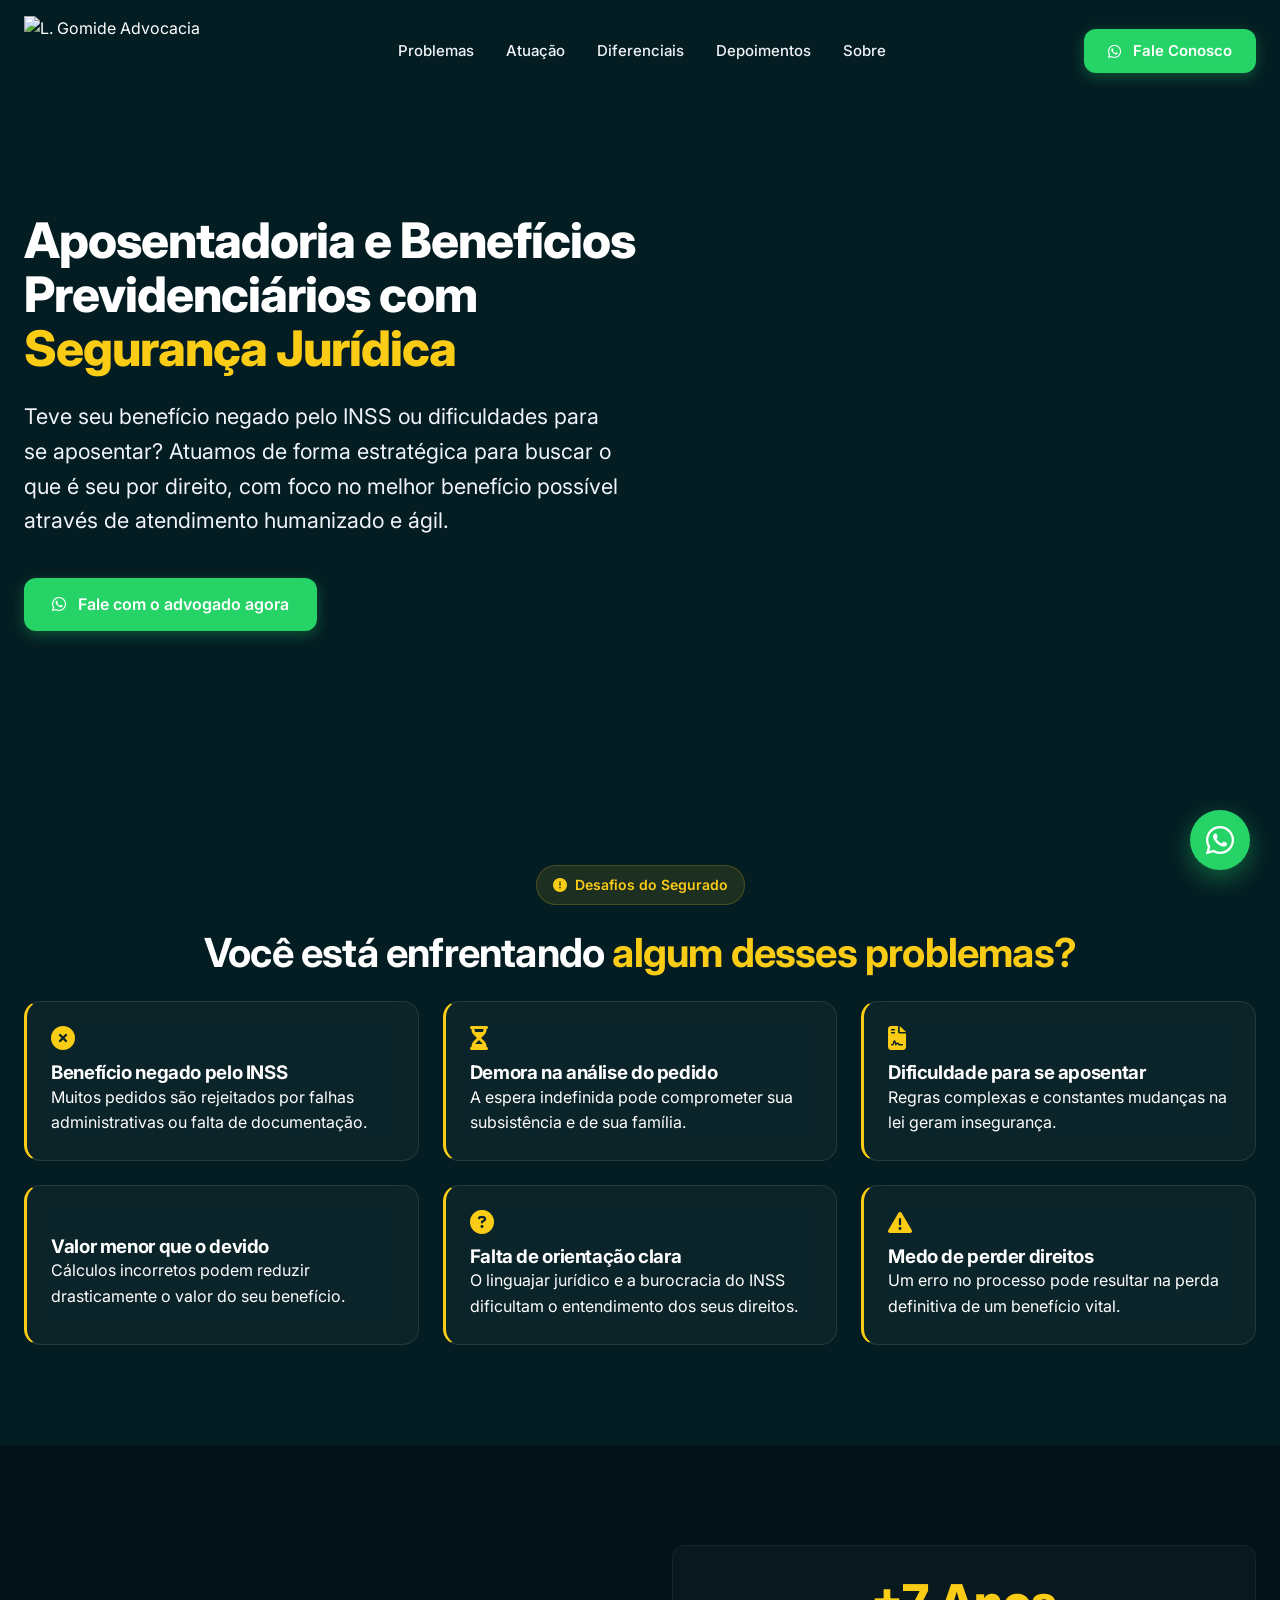
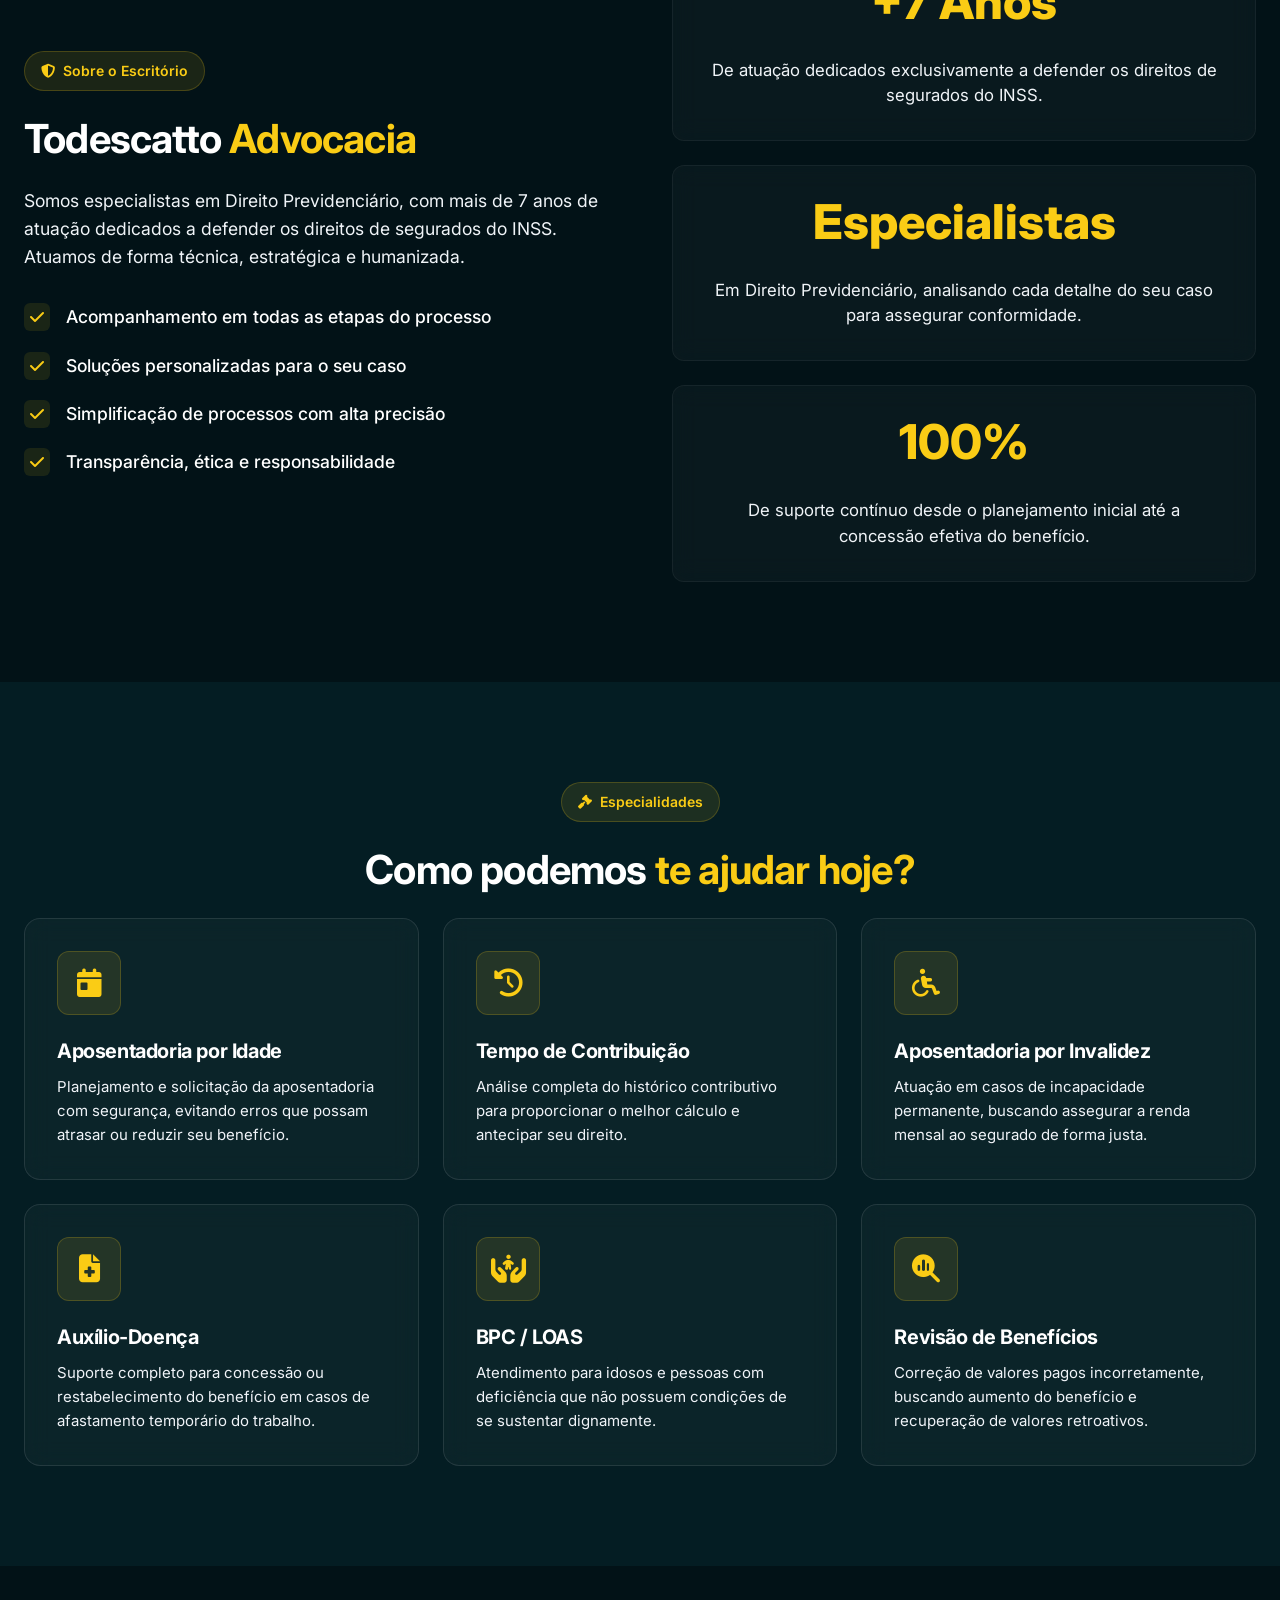
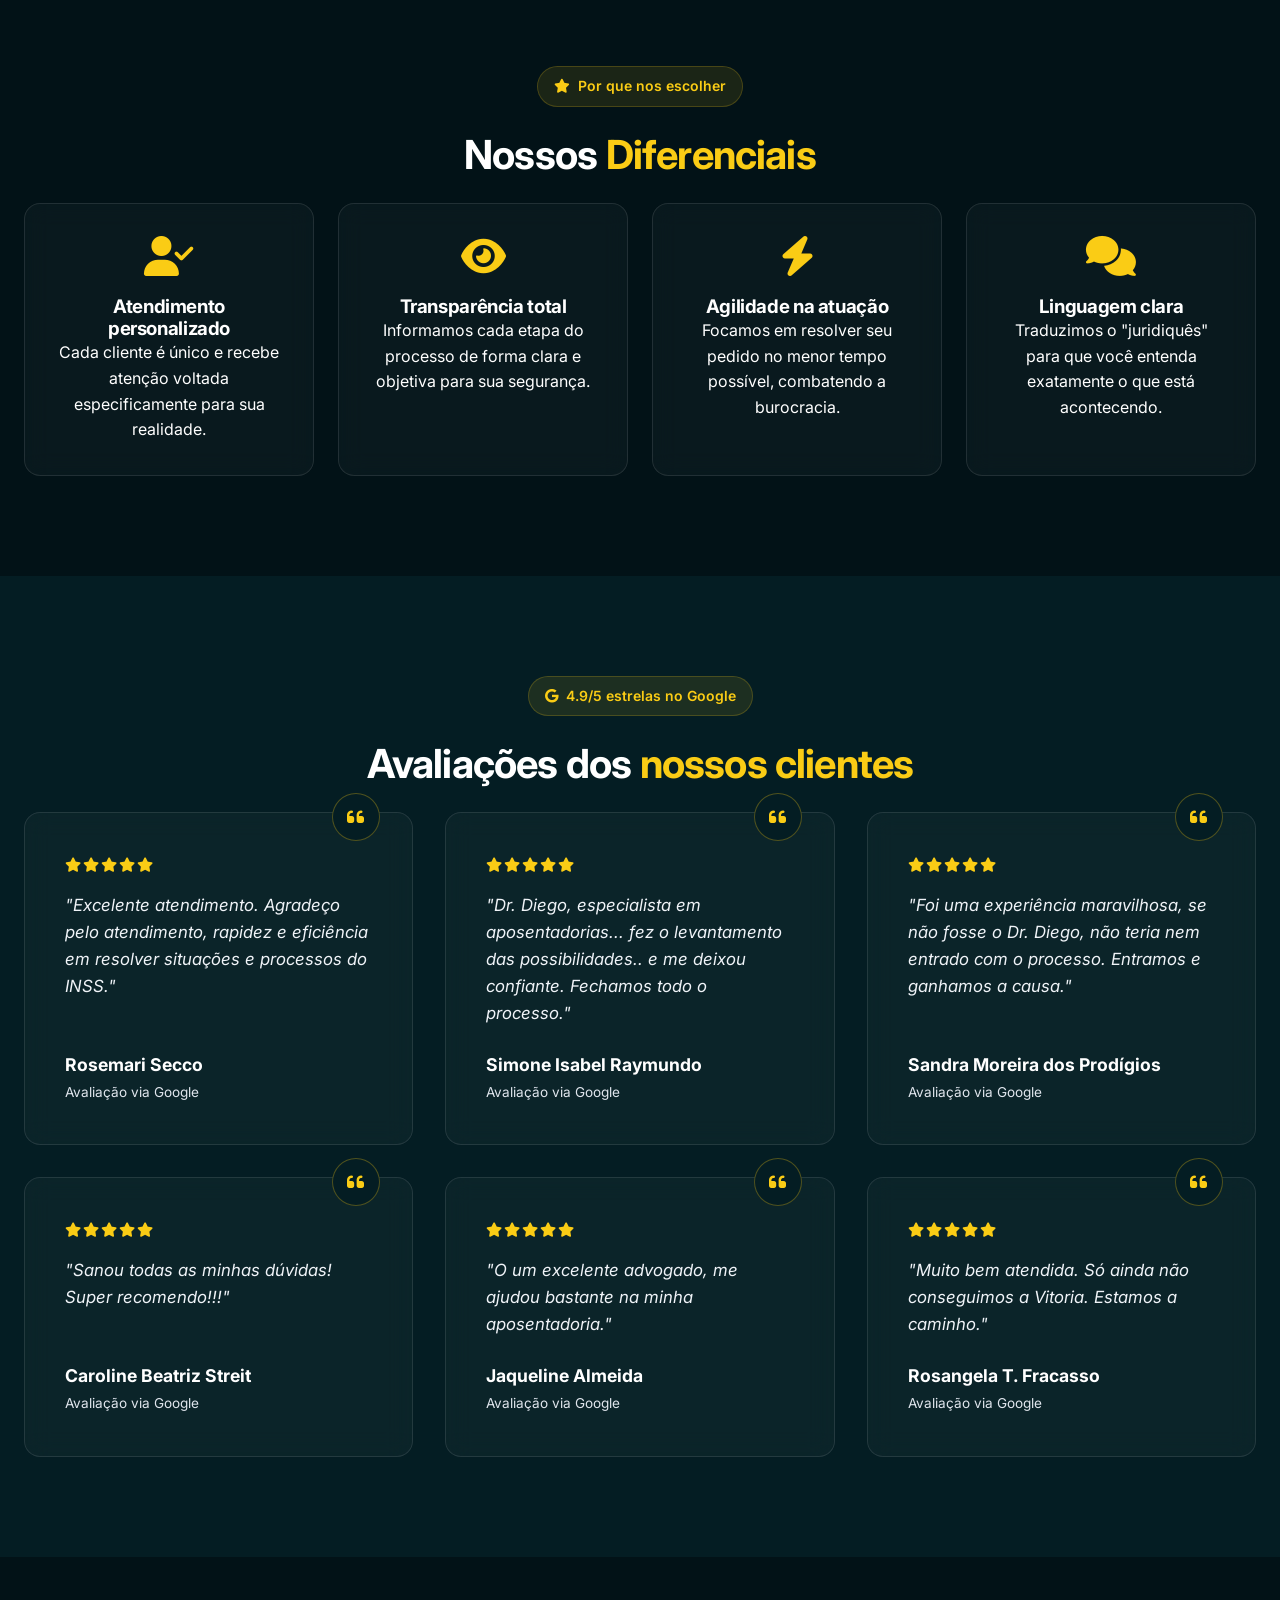
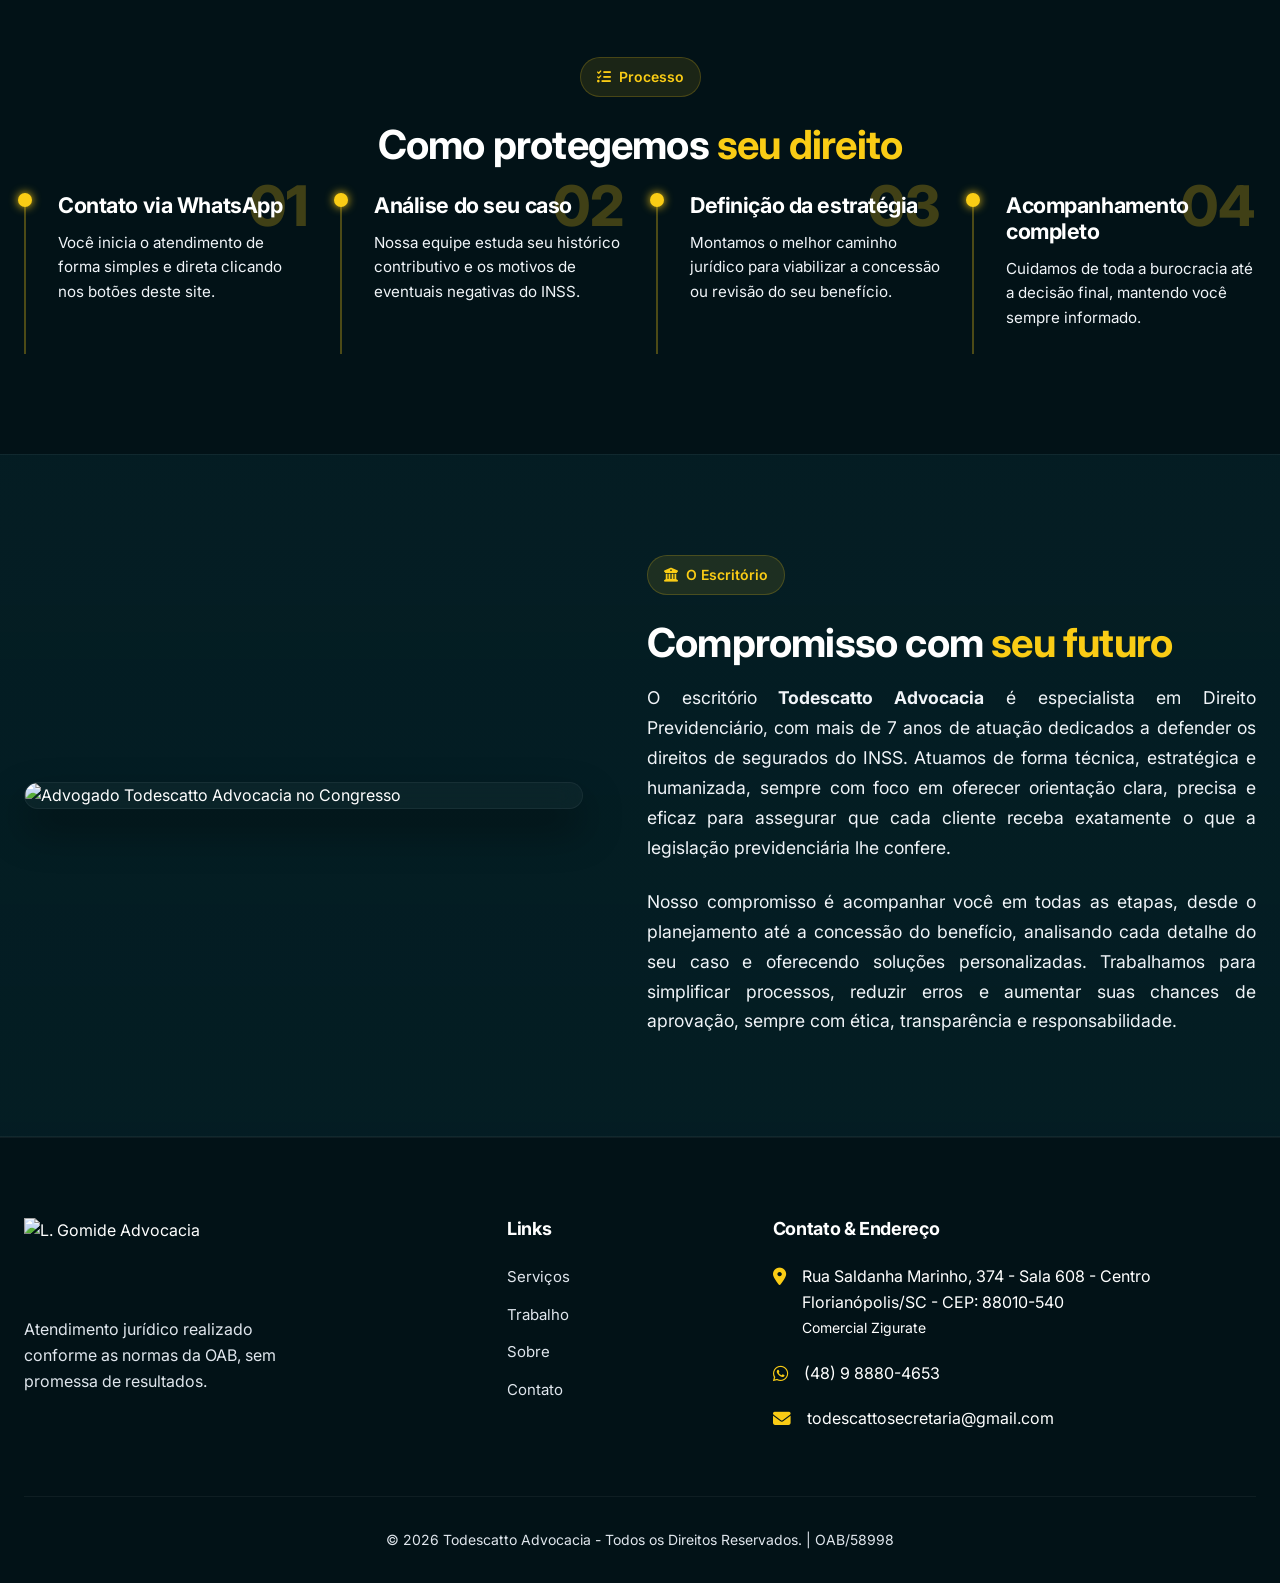
==== commit fd989777: "Change greeting from 'Hello' to 'Goodbye'" ====
--- a/index.html
+++ b/index.html
@@ -4,26 +4,9 @@
 <head>
     <meta charset="UTF-8">
     <meta name="viewport" content="width=device-width, initial-scale=1.0">
-    <title>Todescatto Advocacia | Especialistas em Direito Previdenciário</title>
+    <title>Dr. Luiz Felipe Gomide | Especialista em Direito Previdenciário</title>
     <meta name="description"
-        content="Teve seu benefício negado pelo INSS? A Todescatto Advocacia oferece consultoria especializada em aposentadorias, revisões e benefícios previdenciários em Florianópolis/SC.">
-
-    <!-- Open Graph -->
-    <meta property="og:type" content="website">
-    <meta property="og:title" content="Todescatto Advocacia | Especialistas em Direito Previdenciário">
-    <meta property="og:description" content="Teve seu benefício negado pelo INSS? Atuamos de forma estratégica para buscar o que é seu por direito, com atendimento humanizado e ágil.">
-    <meta property="og:image" content="https://todescattoadvocacia.com/wp-content/uploads/2025/11/logo-diego-e1764168651795.png">
-    <meta property="og:url" content="https://todescattoadvocacia.com">
-    <meta property="og:locale" content="pt_BR">
-
-    <!-- Twitter Card -->
-    <meta name="twitter:card" content="summary_large_image">
-    <meta name="twitter:title" content="Todescatto Advocacia | Direito Previdenciário">
-    <meta name="twitter:description" content="Teve seu benefício negado pelo INSS? Fale com nossos especialistas.">
-    <meta name="twitter:image" content="https://todescattoadvocacia.com/wp-content/uploads/2025/11/logo-diego-e1764168651795.png">
-
-    <!-- Favicon -->
-    <link rel="icon" type="image/png" href="https://todescattoadvocacia.com/wp-content/uploads/2025/11/logo-diego-e1764168651795.png">
+        content="Teve seu benefício negado pelo INSS? Dr. Luiz Felipe Gomide oferece consultoria especializada em aposentadorias, revisões e benefícios previdenciários.">
 
     <!-- Fonts -->
     <link rel="preconnect" href="https://fonts.googleapis.com">
@@ -79,21 +62,16 @@
 <body>
 
     <!-- Floating WhatsApp -->
-    <a href="https://wa.me/5548988804653"
-       class="floating-wa pulse-glow"
-       target="_blank"
-       rel="noopener noreferrer"
-       id="wa-floating"
-       aria-label="Falar pelo WhatsApp">
-        <i class="fa-brands fa-whatsapp" aria-hidden="true"></i>
+    <a href="https://wa.me/5548988804653" class="floating-wa pulse-glow" target="_blank" id="wa-floating">
+        <i class="fa-brands fa-whatsapp"></i>
     </a>
 
     <!-- Navbar -->
-    <nav class="navbar" id="navbar" role="navigation" aria-label="Menu principal">
+    <nav class="navbar" id="navbar">
         <div class="nav-container">
-            <a href="#" class="logo" aria-label="Todescatto Advocacia — página inicial">
+            <a href="#" class="logo">
                 <img src="https://todescattoadvocacia.com/wp-content/uploads/2025/11/logo-diego-e1764168651795.png"
-                    alt="Todescatto Advocacia" width="140" height="70" style="height: 70px; object-fit: contain;">
+                    alt="L. Gomide Advocacia" style="height: 70px; object-fit: contain;">
             </a>
 
             <div class="nav-links">
@@ -105,30 +83,27 @@
             </div>
 
             <div class="nav-actions">
-                <a href="https://wa.me/5548988804653"
-                   class="btn-whatsapp"
-                   target="_blank"
-                   rel="noopener noreferrer"
-                   style="padding: 10px 24px; font-size: 0.9375rem;">
-                    <i class="fa-brands fa-whatsapp" aria-hidden="true"></i> Fale Conosco
+                <a href="https://wa.me/5548988804653" class="btn-whatsapp" target="_blank"
+                    style="padding: 10px 24px; font-size: 0.9375rem;">
+                    <i class="fa-brands fa-whatsapp"></i> Fale Conosco
                 </a>
-                <button class="mobile-menu-btn" id="mobile-menu-btn" aria-label="Abrir menu" aria-expanded="false">
-                    <i class="fa-solid fa-bars" aria-hidden="true"></i>
+                <button class="mobile-menu-btn" id="mobile-menu-btn">
+                    <i class="fa-solid fa-bars"></i>
                 </button>
             </div>
         </div>
     </nav>
 
     <!-- Mobile Menu -->
-    <div class="mobile-menu-overlay" id="mobile-menu-overlay" aria-hidden="true"></div>
-    <div class="mobile-menu" id="mobile-menu" role="dialog" aria-modal="true" aria-label="Menu de navegação">
+    <div class="mobile-menu-overlay" id="mobile-menu-overlay"></div>
+    <div class="mobile-menu" id="mobile-menu">
         <div class="mobile-menu-header">
             <div class="logo">
                 <img src="https://todescattoadvocacia.com/wp-content/uploads/2025/11/logo-diego-e1764168651795.png"
-                    alt="Todescatto Advocacia" width="120" height="40" style="height: 40px; object-fit: contain;">
-            </div>
-            <button class="close-menu-btn" id="close-menu-btn" aria-label="Fechar menu">
-                <i class="fa-solid fa-xmark" aria-hidden="true"></i>
+                    alt="L. Gomide Advocacia" style="height: 40px; object-fit: contain;">
+            </div>
+            <button class="close-menu-btn" id="close-menu-btn">
+                <i class="fa-solid fa-xmark"></i>
             </button>
         </div>
         <div class="mobile-menu-links">
@@ -137,17 +112,14 @@
             <a href="#differentials" class="mobile-link">Diferenciais</a>
             <a href="#testimonials" class="mobile-link">Depoimentos</a>
             <a href="#about" class="mobile-link">Sobre</a>
-            <a href="https://wa.me/5548988804653"
-               class="btn-whatsapp mt-4"
-               target="_blank"
-               rel="noopener noreferrer">
-                <i class="fa-brands fa-whatsapp" aria-hidden="true"></i> Fale Conosco
+            <a href="https://wa.me/5548988804653" class="btn-whatsapp mt-4">
+                <i class="fa-brands fa-whatsapp"></i> Fale Conosco
             </a>
         </div>
     </div>
 
     <!-- 1. HERO -->
-    <section class="hero" id="home" aria-label="Apresentação">
+    <section class="hero" id="home">
         <div class="container hero-container">
             <div class="hero-content">
                 <h1 class="hero-title fade-up delay-1">
@@ -159,55 +131,54 @@
                     humanizado e ágil.
                 </p>
                 <div class="hero-buttons fade-up delay-3">
-                    <a href="https://wa.me/5548988804653"
-                       class="btn-whatsapp pulse-glow"
-                       target="_blank"
-                       rel="noopener noreferrer">
-                        <i class="fa-brands fa-whatsapp" aria-hidden="true"></i> Fale com o advogado agora
+                    <a href="https://wa.me/5548988804653" class="btn-whatsapp pulse-glow" target="_blank">
+                        <i class="fa-brands fa-whatsapp"></i> Fale com o advogado agora
                     </a>
                 </div>
             </div>
+
+
         </div>
     </section>
 
     <!-- 2. SEÇÃO DE PROBLEMAS -->
-    <section class="section-padding" id="problems" aria-label="Problemas que resolvemos">
+    <section class="section-padding" id="problems">
         <div class="container">
             <div class="text-center mb-6">
-                <div class="badge fade-up">
-                    <i class="fa-solid fa-circle-exclamation text-gold" aria-hidden="true"></i> Desafios do Segurado
-                </div>
-                <h2 class="section-title fade-up">Você está enfrentando <span class="text-gold">algum desses problemas?</span></h2>
+                <div class="badge fade-up"><i class="fa-solid fa-circle-exclamation text-gold"></i> Desafios do Segurado
+                </div>
+                <h2 class="section-title fade-up">Você está enfrentando <span class="text-gold">algum desses
+                        problemas?</span></h2>
             </div>
 
             <div class="services-grid">
                 <div class="problem-card glass-panel fade-up delay-1">
-                    <i class="fa-solid fa-circle-xmark" aria-hidden="true"></i>
+                    <i class="fa-solid fa-circle-xmark"></i>
                     <h3>Benefício negado pelo INSS</h3>
                     <p>Muitos pedidos são rejeitados por falhas administrativas ou falta de documentação.</p>
                 </div>
                 <div class="problem-card glass-panel fade-up delay-2">
-                    <i class="fa-solid fa-hourglass-half" aria-hidden="true"></i>
+                    <i class="fa-solid fa-hourglass-half"></i>
                     <h3>Demora na análise do pedido</h3>
                     <p>A espera indefinida pode comprometer sua subsistência e de sua família.</p>
                 </div>
                 <div class="problem-card glass-panel fade-up delay-3">
-                    <i class="fa-solid fa-file-contract" aria-hidden="true"></i>
+                    <i class="fa-solid fa-file-contract"></i>
                     <h3>Dificuldade para se aposentar</h3>
                     <p>Regras complexas e constantes mudanças na lei geram insegurança.</p>
                 </div>
                 <div class="problem-card glass-panel fade-up delay-4">
-                    <i class="fa-solid fa-arrow-trend-down" aria-hidden="true"></i>
+                    <i class="fa-solid fa-chart-line-down" style="color: #ef4444;"></i>
                     <h3>Valor menor que o devido</h3>
                     <p>Cálculos incorretos podem reduzir drasticamente o valor do seu benefício.</p>
                 </div>
                 <div class="problem-card glass-panel fade-up delay-1">
-                    <i class="fa-solid fa-circle-question" aria-hidden="true"></i>
+                    <i class="fa-solid fa-circle-question"></i>
                     <h3>Falta de orientação clara</h3>
                     <p>O linguajar jurídico e a burocracia do INSS dificultam o entendimento dos seus direitos.</p>
                 </div>
                 <div class="problem-card glass-panel fade-up delay-2">
-                    <i class="fa-solid fa-triangle-exclamation" aria-hidden="true"></i>
+                    <i class="fa-solid fa-triangle-exclamation"></i>
                     <h3>Medo de perder direitos</h3>
                     <p>Um erro no processo pode resultar na perda definitiva de um benefício vital.</p>
                 </div>
@@ -216,15 +187,12 @@
     </section>
 
     <!-- 3. SEÇÃO DE SOLUÇÃO -->
-    <section class="section-padding section-alt" id="solution" aria-label="Sobre o escritório">
+    <section class="section-padding section-alt" id="solution">
         <div class="container" style="display: flex; flex-wrap: wrap; gap: 64px; align-items: center;">
             <div class="solution-content" style="flex: 1 1 400px;">
-                <div class="badge fade-up">
-                    <i class="fa-solid fa-shield-halved text-gold" aria-hidden="true"></i> Sobre o Escritório
-                </div>
-                <h2 class="section-title fade-up" style="font-size: 2.5rem; margin-bottom: 24px;">
-                    Todescatto <span class="text-gold">Advocacia</span>
-                </h2>
+                <div class="badge fade-up"><i class="fa-solid fa-shield-halved text-gold"></i> Sobre o Escritório</div>
+                <h2 class="section-title fade-up" style="font-size: 2.5rem; margin-bottom: 24px;">Todescatto <span
+                        class="text-gold">Advocacia</span></h2>
                 <p class="fade-up delay-1"
                     style="color: var(--text-gray-light); margin-bottom: 32px; font-size: 1.1rem; line-height: 1.6;">
                     Somos especialistas em Direito Previdenciário, com mais de 7 anos de atuação dedicados a defender os
@@ -233,24 +201,28 @@
                 <div class="fade-up delay-2">
                     <ul style="list-style: none; padding: 0; display: flex; flex-direction: column; gap: 20px;">
                         <li style="display: flex; gap: 16px; align-items: center;">
-                            <i class="fa-solid fa-check text-gold" aria-hidden="true"
+                            <i class="fa-solid fa-check text-gold"
                                 style="background: rgba(250, 204, 21, 0.1); padding: 6px; border-radius: 6px;"></i>
-                            <span style="font-weight: 500; font-size: 1.1rem; color: var(--text-white);">Acompanhamento em todas as etapas do processo</span>
+                            <span style="font-weight: 500; font-size: 1.1rem; color: var(--text-white);">Acompanhamento
+                                em todas as etapas do processo</span>
                         </li>
                         <li style="display: flex; gap: 16px; align-items: center;">
-                            <i class="fa-solid fa-check text-gold" aria-hidden="true"
+                            <i class="fa-solid fa-check text-gold"
                                 style="background: rgba(250, 204, 21, 0.1); padding: 6px; border-radius: 6px;"></i>
-                            <span style="font-weight: 500; font-size: 1.1rem; color: var(--text-white);">Soluções personalizadas para o seu caso</span>
+                            <span style="font-weight: 500; font-size: 1.1rem; color: var(--text-white);">Soluções
+                                personalizadas para o seu caso</span>
                         </li>
                         <li style="display: flex; gap: 16px; align-items: center;">
-                            <i class="fa-solid fa-check text-gold" aria-hidden="true"
+                            <i class="fa-solid fa-check text-gold"
                                 style="background: rgba(250, 204, 21, 0.1); padding: 6px; border-radius: 6px;"></i>
-                            <span style="font-weight: 500; font-size: 1.1rem; color: var(--text-white);">Simplificação de processos com alta precisão</span>
+                            <span style="font-weight: 500; font-size: 1.1rem; color: var(--text-white);">Simplificação
+                                de processos com alta precisão</span>
                         </li>
                         <li style="display: flex; gap: 16px; align-items: center;">
-                            <i class="fa-solid fa-check text-gold" aria-hidden="true"
+                            <i class="fa-solid fa-check text-gold"
                                 style="background: rgba(250, 204, 21, 0.1); padding: 6px; border-radius: 6px;"></i>
-                            <span style="font-weight: 500; font-size: 1.1rem; color: var(--text-white);">Transparência, ética e responsabilidade</span>
+                            <span style="font-weight: 500; font-size: 1.1rem; color: var(--text-white);">Transparência,
+                                ética e responsabilidade</span>
                         </li>
                     </ul>
                 </div>
@@ -259,21 +231,28 @@
             <div class="solution-visual fade-up delay-2"
                 style="flex: 1 1 400px; display: flex; flex-direction: column; gap: 24px;">
                 <div class="stat-card glass-panel"
-                    style="padding: 32px; text-align: center; display: flex; flex-direction: column; border-radius: 12px; border: 1px solid rgba(255,255,255,0.05); align-items: center;">
-                    <span style="font-size: 3rem; font-weight: 800; color: var(--primary-gold); margin-bottom: 12px; line-height: 1;">+7 Anos</span>
-                    <p style="color: var(--text-gray-light); margin: 0; font-size: 1.05rem; text-align: center; line-height: 1.5;">
+                    style="padding: 32px; text-align: center; display: flex; flex-direction: column; border-radius: 12px; border: 1px solid rgba(255,255,255,0.05); transition: transform 0.3s; cursor: default; align-items: center;">
+                    <span
+                        style="font-size: 3rem; font-weight: 800; color: var(--primary-gold); margin-bottom: 12px; line-height: 1;">+7
+                        Anos</span>
+                    <p
+                        style="color: var(--text-gray-light); margin: 0; font-size: 1.05rem; text-align: center; line-height: 1.5;">
                         De atuação dedicados exclusivamente a defender os direitos de segurados do INSS.</p>
                 </div>
                 <div class="stat-card glass-panel"
-                    style="padding: 32px; text-align: center; display: flex; flex-direction: column; border-radius: 12px; border: 1px solid rgba(255,255,255,0.05); align-items: center;">
-                    <span style="font-size: 3rem; font-weight: 800; color: var(--primary-gold); margin-bottom: 12px; line-height: 1;">Especialistas</span>
-                    <p style="color: var(--text-gray-light); margin: 0; font-size: 1.05rem; text-align: center; line-height: 1.5;">
+                    style="padding: 32px; text-align: center; display: flex; flex-direction: column; border-radius: 12px; border: 1px solid rgba(255,255,255,0.05); transition: transform 0.3s; cursor: default; align-items: center;">
+                    <span
+                        style="font-size: 3rem; font-weight: 800; color: var(--primary-gold); margin-bottom: 12px; line-height: 1;">Especialistas</span>
+                    <p
+                        style="color: var(--text-gray-light); margin: 0; font-size: 1.05rem; text-align: center; line-height: 1.5;">
                         Em Direito Previdenciário, analisando cada detalhe do seu caso para assegurar conformidade.</p>
                 </div>
                 <div class="stat-card glass-panel"
-                    style="padding: 32px; text-align: center; display: flex; flex-direction: column; border-radius: 12px; border: 1px solid rgba(255,255,255,0.05); align-items: center;">
-                    <span style="font-size: 3rem; font-weight: 800; color: var(--primary-gold); margin-bottom: 12px; line-height: 1;">100%</span>
-                    <p style="color: var(--text-gray-light); margin: 0; font-size: 1.05rem; text-align: center; line-height: 1.5;">
+                    style="padding: 32px; text-align: center; display: flex; flex-direction: column; border-radius: 12px; border: 1px solid rgba(255,255,255,0.05); transition: transform 0.3s; cursor: default; align-items: center;">
+                    <span
+                        style="font-size: 3rem; font-weight: 800; color: var(--primary-gold); margin-bottom: 12px; line-height: 1;">100%</span>
+                    <p
+                        style="color: var(--text-gray-light); margin: 0; font-size: 1.05rem; text-align: center; line-height: 1.5;">
                         De suporte contínuo desde o planejamento inicial até a concessão efetiva do benefício.</p>
                 </div>
             </div>
@@ -281,78 +260,80 @@
     </section>
 
     <!-- 4. ÁREAS DE ATUAÇÃO -->
-    <section class="section-padding" id="services" aria-label="Áreas de atuação">
+    <section class="section-padding" id="services">
         <div class="container">
             <div class="text-center mb-6">
-                <div class="badge fade-up">
-                    <i class="fa-solid fa-gavel text-gold" aria-hidden="true"></i> Especialidades
-                </div>
+                <div class="badge fade-up"><i class="fa-solid fa-gavel text-gold"></i> Especialidades</div>
                 <h2 class="section-title fade-up">Como podemos <span class="text-gold">te ajudar hoje?</span></h2>
             </div>
 
             <div class="services-grid">
                 <div class="service-card glass-panel fade-up delay-1">
-                    <div class="service-icon"><i class="fa-solid fa-calendar-day" aria-hidden="true"></i></div>
+                    <div class="service-icon"><i class="fa-solid fa-calendar-day"></i></div>
                     <h3>Aposentadoria por Idade</h3>
-                    <p>Planejamento e solicitação da aposentadoria com segurança, evitando erros que possam atrasar ou reduzir seu benefício.</p>
+                    <p>Planejamento e solicitação da aposentadoria com segurança, evitando erros que possam atrasar ou
+                        reduzir seu benefício.</p>
                 </div>
                 <div class="service-card glass-panel fade-up delay-2">
-                    <div class="service-icon"><i class="fa-solid fa-clock-rotate-left" aria-hidden="true"></i></div>
+                    <div class="service-icon"><i class="fa-solid fa-clock-rotate-left"></i></div>
                     <h3>Tempo de Contribuição</h3>
-                    <p>Análise completa do histórico contributivo para proporcionar o melhor cálculo e antecipar seu direito.</p>
+                    <p>Análise completa do histórico contributivo para proporcionar o melhor cálculo e antecipar seu
+                        direito.</p>
                 </div>
                 <div class="service-card glass-panel fade-up delay-3">
-                    <div class="service-icon"><i class="fa-solid fa-wheelchair" aria-hidden="true"></i></div>
+                    <div class="service-icon"><i class="fa-solid fa-wheelchair"></i></div>
                     <h3>Aposentadoria por Invalidez</h3>
-                    <p>Atuação em casos de incapacidade permanente, buscando assegurar a renda mensal ao segurado de forma justa.</p>
+                    <p>Atuação em casos de incapacidade permanente, buscando assegurar a renda mensal ao segurado de
+                        forma justa.</p>
                 </div>
                 <div class="service-card glass-panel fade-up delay-4">
-                    <div class="service-icon"><i class="fa-solid fa-file-medical" aria-hidden="true"></i></div>
+                    <div class="service-icon"><i class="fa-solid fa-file-medical"></i></div>
                     <h3>Auxílio-Doença</h3>
-                    <p>Suporte completo para concessão ou restabelecimento do benefício em casos de afastamento temporário do trabalho.</p>
+                    <p>Suporte completo para concessão ou restabelecimento do benefício em casos de afastamento
+                        temporário do trabalho.</p>
                 </div>
                 <div class="service-card glass-panel fade-up delay-1">
-                    <div class="service-icon"><i class="fa-solid fa-hands-holding-child" aria-hidden="true"></i></div>
+                    <div class="service-icon"><i class="fa-solid fa-hands-holding-child"></i></div>
                     <h3>BPC / LOAS</h3>
-                    <p>Atendimento para idosos e pessoas com deficiência que não possuem condições de se sustentar dignamente.</p>
+                    <p>Atendimento para idosos e pessoas com deficiência que não possuem condições de se sustentar
+                        dignamente.</p>
                 </div>
                 <div class="service-card glass-panel fade-up delay-2">
-                    <div class="service-icon"><i class="fa-solid fa-magnifying-glass-chart" aria-hidden="true"></i></div>
+                    <div class="service-icon"><i class="fa-solid fa-magnifying-glass-chart"></i></div>
                     <h3>Revisão de Benefícios</h3>
-                    <p>Correção de valores pagos incorretamente, buscando aumento do benefício e recuperação de valores retroativos.</p>
+                    <p>Correção de valores pagos incorretamente, buscando aumento do benefício e recuperação de valores
+                        retroativos.</p>
                 </div>
             </div>
         </div>
     </section>
 
     <!-- 5. DIFERENCIAIS -->
-    <section class="section-padding section-alt" id="differentials" aria-label="Nossos diferenciais">
+    <section class="section-padding section-alt" id="differentials">
         <div class="container">
             <div class="text-center mb-6">
-                <div class="badge fade-up">
-                    <i class="fa-solid fa-star text-gold" aria-hidden="true"></i> Por que nos escolher
-                </div>
+                <div class="badge fade-up"><i class="fa-solid fa-star text-gold"></i> Por que nos escolher</div>
                 <h2 class="section-title fade-up">Nossos <span class="text-gold">Diferenciais</span></h2>
             </div>
 
             <div class="services-grid differentials-grid">
                 <div class="differential-card glass-panel fade-up delay-1">
-                    <i class="fa-solid fa-user-check" aria-hidden="true"></i>
+                    <i class="fa-solid fa-user-check"></i>
                     <h3>Atendimento personalizado</h3>
                     <p>Cada cliente é único e recebe atenção voltada especificamente para sua realidade.</p>
                 </div>
                 <div class="differential-card glass-panel fade-up delay-2">
-                    <i class="fa-solid fa-eye" aria-hidden="true"></i>
+                    <i class="fa-solid fa-eye"></i>
                     <h3>Transparência total</h3>
                     <p>Informamos cada etapa do processo de forma clara e objetiva para sua segurança.</p>
                 </div>
                 <div class="differential-card glass-panel fade-up delay-3">
-                    <i class="fa-solid fa-bolt" aria-hidden="true"></i>
+                    <i class="fa-solid fa-bolt"></i>
                     <h3>Agilidade na atuação</h3>
                     <p>Focamos em resolver seu pedido no menor tempo possível, combatendo a burocracia.</p>
                 </div>
                 <div class="differential-card glass-panel fade-up delay-4">
-                    <i class="fa-solid fa-comments" aria-hidden="true"></i>
+                    <i class="fa-solid fa-comments"></i>
                     <h3>Linguagem clara</h3>
                     <p>Traduzimos o "juridiquês" para que você entenda exatamente o que está acontecendo.</p>
                 </div>
@@ -361,70 +342,55 @@
     </section>
 
     <!-- 6. PROVA SOCIAL -->
-    <section class="section-padding" id="testimonials" aria-label="Depoimentos de clientes">
+    <section class="section-padding" id="testimonials">
         <div class="container">
             <div class="text-center mb-6">
-                <div class="badge fade-up">
-                    <i class="fa-brands fa-google text-gold" aria-hidden="true"></i> 4.9/5 estrelas no Google
-                </div>
+                <div class="badge fade-up"><i class="fa-brands fa-google text-gold"></i> 4.9/5 estrelas no Google</div>
                 <h2 class="section-title fade-up">Avaliações dos <span class="text-gold">nossos clientes</span></h2>
             </div>
 
             <div class="testimonials-grid">
                 <div class="testimonial-card glass-panel fade-up delay-1">
-                    <div class="quote-icon"><i class="fa-solid fa-quote-left text-gold" aria-hidden="true"></i></div>
-                    <div class="stars" aria-label="5 estrelas">
-                        <i class="fa-solid fa-star" aria-hidden="true"></i>
-                        <i class="fa-solid fa-star" aria-hidden="true"></i>
-                        <i class="fa-solid fa-star" aria-hidden="true"></i>
-                        <i class="fa-solid fa-star" aria-hidden="true"></i>
-                        <i class="fa-solid fa-star" aria-hidden="true"></i>
-                    </div>
-                    <p class="testimonial-text">"Excelente atendimento. Agradeço pelo atendimento, rapidez e eficiência em resolver situações e processos do INSS."</p>
+                    <div class="quote-icon"><i class="fa-solid fa-quote-left text-gold"></i></div>
+                    <div class="stars"><i class="fa-solid fa-star"></i><i class="fa-solid fa-star"></i><i
+                            class="fa-solid fa-star"></i><i class="fa-solid fa-star"></i><i
+                            class="fa-solid fa-star"></i></div>
+                    <p class="testimonial-text">"Excelente atendimento. Agradeço pelo atendimento, rapidez e eficiência
+                        em resolver situações e processos do INSS."</p>
                     <div class="testimonial-author">
                         <strong>Rosemari Secco</strong>
                         <span>Avaliação via Google</span>
                     </div>
                 </div>
                 <div class="testimonial-card glass-panel fade-up delay-2">
-                    <div class="quote-icon"><i class="fa-solid fa-quote-left text-gold" aria-hidden="true"></i></div>
-                    <div class="stars" aria-label="5 estrelas">
-                        <i class="fa-solid fa-star" aria-hidden="true"></i>
-                        <i class="fa-solid fa-star" aria-hidden="true"></i>
-                        <i class="fa-solid fa-star" aria-hidden="true"></i>
-                        <i class="fa-solid fa-star" aria-hidden="true"></i>
-                        <i class="fa-solid fa-star" aria-hidden="true"></i>
-                    </div>
-                    <p class="testimonial-text">"Dr. Diego, especialista em aposentadorias... fez o levantamento das possibilidades e me deixou confiante. Fechamos todo o processo."</p>
+                    <div class="quote-icon"><i class="fa-solid fa-quote-left text-gold"></i></div>
+                    <div class="stars"><i class="fa-solid fa-star"></i><i class="fa-solid fa-star"></i><i
+                            class="fa-solid fa-star"></i><i class="fa-solid fa-star"></i><i
+                            class="fa-solid fa-star"></i></div>
+                    <p class="testimonial-text">"Dr. Diego, especialista em aposentadorias... fez o levantamento das
+                        possibilidades.. e me deixou confiante. Fechamos todo o processo."</p>
                     <div class="testimonial-author">
                         <strong>Simone Isabel Raymundo</strong>
                         <span>Avaliação via Google</span>
                     </div>
                 </div>
                 <div class="testimonial-card glass-panel fade-up delay-3">
-                    <div class="quote-icon"><i class="fa-solid fa-quote-left text-gold" aria-hidden="true"></i></div>
-                    <div class="stars" aria-label="5 estrelas">
-                        <i class="fa-solid fa-star" aria-hidden="true"></i>
-                        <i class="fa-solid fa-star" aria-hidden="true"></i>
-                        <i class="fa-solid fa-star" aria-hidden="true"></i>
-                        <i class="fa-solid fa-star" aria-hidden="true"></i>
-                        <i class="fa-solid fa-star" aria-hidden="true"></i>
-                    </div>
-                    <p class="testimonial-text">"Foi uma experiência maravilhosa, se não fosse o Dr. Diego, não teria nem entrado com o processo. Entramos e ganhamos a causa."</p>
+                    <div class="quote-icon"><i class="fa-solid fa-quote-left text-gold"></i></div>
+                    <div class="stars"><i class="fa-solid fa-star"></i><i class="fa-solid fa-star"></i><i
+                            class="fa-solid fa-star"></i><i class="fa-solid fa-star"></i><i
+                            class="fa-solid fa-star"></i></div>
+                    <p class="testimonial-text">"Foi uma experiência maravilhosa, se não fosse o Dr. Diego, não teria
+                        nem entrado com o processo. Entramos e ganhamos a causa."</p>
                     <div class="testimonial-author">
                         <strong>Sandra Moreira dos Prodígios</strong>
                         <span>Avaliação via Google</span>
                     </div>
                 </div>
                 <div class="testimonial-card glass-panel fade-up delay-1">
-                    <div class="quote-icon"><i class="fa-solid fa-quote-left text-gold" aria-hidden="true"></i></div>
-                    <div class="stars" aria-label="5 estrelas">
-                        <i class="fa-solid fa-star" aria-hidden="true"></i>
-                        <i class="fa-solid fa-star" aria-hidden="true"></i>
-                        <i class="fa-solid fa-star" aria-hidden="true"></i>
-                        <i class="fa-solid fa-star" aria-hidden="true"></i>
-                        <i class="fa-solid fa-star" aria-hidden="true"></i>
-                    </div>
+                    <div class="quote-icon"><i class="fa-solid fa-quote-left text-gold"></i></div>
+                    <div class="stars"><i class="fa-solid fa-star"></i><i class="fa-solid fa-star"></i><i
+                            class="fa-solid fa-star"></i><i class="fa-solid fa-star"></i><i
+                            class="fa-solid fa-star"></i></div>
                     <p class="testimonial-text">"Sanou todas as minhas dúvidas! Super recomendo!!!"</p>
                     <div class="testimonial-author">
                         <strong>Caroline Beatriz Streit</strong>
@@ -432,30 +398,24 @@
                     </div>
                 </div>
                 <div class="testimonial-card glass-panel fade-up delay-2">
-                    <div class="quote-icon"><i class="fa-solid fa-quote-left text-gold" aria-hidden="true"></i></div>
-                    <div class="stars" aria-label="5 estrelas">
-                        <i class="fa-solid fa-star" aria-hidden="true"></i>
-                        <i class="fa-solid fa-star" aria-hidden="true"></i>
-                        <i class="fa-solid fa-star" aria-hidden="true"></i>
-                        <i class="fa-solid fa-star" aria-hidden="true"></i>
-                        <i class="fa-solid fa-star" aria-hidden="true"></i>
-                    </div>
-                    <p class="testimonial-text">"Um excelente advogado, me ajudou bastante na minha aposentadoria."</p>
+                    <div class="quote-icon"><i class="fa-solid fa-quote-left text-gold"></i></div>
+                    <div class="stars"><i class="fa-solid fa-star"></i><i class="fa-solid fa-star"></i><i
+                            class="fa-solid fa-star"></i><i class="fa-solid fa-star"></i><i
+                            class="fa-solid fa-star"></i></div>
+                    <p class="testimonial-text">"O um excelente advogado, me ajudou bastante na minha aposentadoria."
+                    </p>
                     <div class="testimonial-author">
                         <strong>Jaqueline Almeida</strong>
                         <span>Avaliação via Google</span>
                     </div>
                 </div>
                 <div class="testimonial-card glass-panel fade-up delay-3">
-                    <div class="quote-icon"><i class="fa-solid fa-quote-left text-gold" aria-hidden="true"></i></div>
-                    <div class="stars" aria-label="5 estrelas">
-                        <i class="fa-solid fa-star" aria-hidden="true"></i>
-                        <i class="fa-solid fa-star" aria-hidden="true"></i>
-                        <i class="fa-solid fa-star" aria-hidden="true"></i>
-                        <i class="fa-solid fa-star" aria-hidden="true"></i>
-                        <i class="fa-solid fa-star" aria-hidden="true"></i>
-                    </div>
-                    <p class="testimonial-text">"Muito bem atendida. Só ainda não conseguimos a vitória. Estamos a caminho."</p>
+                    <div class="quote-icon"><i class="fa-solid fa-quote-left text-gold"></i></div>
+                    <div class="stars"><i class="fa-solid fa-star"></i><i class="fa-solid fa-star"></i><i
+                            class="fa-solid fa-star"></i><i class="fa-solid fa-star"></i><i
+                            class="fa-solid fa-star"></i></div>
+                    <p class="testimonial-text">"Muito bem atendida. Só ainda não conseguimos a Vitoria. Estamos a
+                        caminho."</p>
                     <div class="testimonial-author">
                         <strong>Rosangela T. Fracasso</strong>
                         <span>Avaliação via Google</span>
@@ -466,33 +426,31 @@
     </section>
 
     <!-- 7. COMO FUNCIONA -->
-    <section class="section-padding section-alt" id="workflow" aria-label="Como trabalhamos">
+    <section class="section-padding section-alt" id="workflow">
         <div class="container">
             <div class="text-center mb-6">
-                <div class="badge fade-up">
-                    <i class="fa-solid fa-list-check text-gold" aria-hidden="true"></i> Processo
-                </div>
+                <div class="badge fade-up"><i class="fa-solid fa-list-check text-gold"></i> Processo</div>
                 <h2 class="section-title fade-up">Como protegemos <span class="text-gold">seu direito</span></h2>
             </div>
 
             <div class="methodology-steps">
                 <div class="step-card fade-up delay-1">
-                    <div class="step-number" aria-hidden="true">01</div>
+                    <div class="step-number">01</div>
                     <h3>Contato via WhatsApp</h3>
                     <p>Você inicia o atendimento de forma simples e direta clicando nos botões deste site.</p>
                 </div>
                 <div class="step-card fade-up delay-2">
-                    <div class="step-number" aria-hidden="true">02</div>
+                    <div class="step-number">02</div>
                     <h3>Análise do seu caso</h3>
                     <p>Nossa equipe estuda seu histórico contributivo e os motivos de eventuais negativas do INSS.</p>
                 </div>
                 <div class="step-card fade-up delay-3">
-                    <div class="step-number" aria-hidden="true">03</div>
+                    <div class="step-number">03</div>
                     <h3>Definição da estratégia</h3>
                     <p>Montamos o melhor caminho jurídico para viabilizar a concessão ou revisão do seu benefício.</p>
                 </div>
                 <div class="step-card fade-up delay-4">
-                    <div class="step-number" aria-hidden="true">04</div>
+                    <div class="step-number">04</div>
                     <h3>Acompanhamento completo</h3>
                     <p>Cuidamos de toda a burocracia até a decisão final, mantendo você sempre informado.</p>
                 </div>
@@ -502,25 +460,19 @@
 
     <!-- 8. SOBRE O ESCRITÓRIO -->
     <section class="about-section" id="about"
-        style="padding: 100px 0; background: linear-gradient(rgba(4, 29, 35, 0.85), rgba(4, 29, 35, 0.95)), url('https://todescattoadvocacia.com/wp-content/uploads/2025/11/fundo-3-webp.webp') center/cover no-repeat; position: relative; border-top: 1px solid rgba(255,255,255,0.05); border-bottom: 1px solid rgba(255,255,255,0.05);"
-        aria-label="Sobre o escritório">
+        style="padding: 100px 0; background: linear-gradient(rgba(4, 29, 35, 0.85), rgba(4, 29, 35, 0.95)), url('https://todescattoadvocacia.com/wp-content/uploads/2025/11/fundo-3-webp.webp') center/cover no-repeat; position: relative; border-top: 1px solid rgba(255,255,255,0.05); border-bottom: 1px solid rgba(255,255,255,0.05);">
         <div class="container">
             <div style="display: flex; flex-wrap: wrap; gap: 64px; align-items: center;">
                 <div class="about-visual fade-up" style="flex: 1 1 400px; max-width: 600px; margin: 0 auto;">
                     <div class="glass-panel"
                         style="padding: 0; border-radius: 20px; overflow: hidden; border: 1px solid rgba(255,255,255,0.05); box-shadow: 0 20px 40px rgba(0,0,0,0.4);">
                         <img src="https://todescattoadvocacia.com/wp-content/uploads/2025/11/Imagem-do-WhatsApp-de-2025-11-26-as-11.13.25_134c6ed8-e1764250761371.jpg"
-                            alt="Dr. Diego Todescatto no Congresso Nacional"
-                            width="600"
-                            height="400"
-                            loading="lazy"
+                            alt="Advogado Todescatto Advocacia no Congresso"
                             style="width: 100%; height: auto; display: block;">
                     </div>
                 </div>
                 <div style="flex: 1 1 450px;">
-                    <div class="badge fade-up">
-                        <i class="fa-solid fa-building-columns text-gold" aria-hidden="true"></i> O Escritório
-                    </div>
+                    <div class="badge fade-up"><i class="fa-solid fa-building-columns text-gold"></i> O Escritório</div>
                     <h2 class="section-title fade-up">Compromisso com <span class="text-gold">seu futuro</span></h2>
                     <div class="fade-up delay-1"
                         style="color: var(--text-gray-light); font-size: 1.1rem; line-height: 1.7; text-align: justify;">
@@ -539,33 +491,16 @@
         </div>
     </section>
 
-    <!-- 9. CTA FINAL -->
-    <section class="section-padding" aria-label="Chamada para ação">
-        <div class="container">
-            <div class="cta-banner glass-panel fade-up">
-                <div class="cta-banner-content text-center" style="margin: 0 auto;">
-                    <h2>Seu direito pode estar sendo <br><span class="text-gold">negado agora.</span> Saiba como agir.</h2>
-                    <p class="mx-auto">Não deixe seu benefício para depois. A demora pode custar caro e cada dia de
-                        espera é um direito a menos sendo exercido.</p>
-                    <a href="https://wa.me/5548988804653"
-                       class="btn-whatsapp pulse-glow"
-                       target="_blank"
-                       rel="noopener noreferrer">
-                        <i class="fa-brands fa-whatsapp" aria-hidden="true"></i> Falar no WhatsApp agora
-                    </a>
-                </div>
-            </div>
-        </div>
-    </section>
+
 
     <!-- 10. RODAPÉ -->
     <footer class="footer" id="contact">
         <div class="container">
             <div class="footer-top">
                 <div class="footer-col">
-                    <a href="#" class="logo mb-6" aria-label="Todescatto Advocacia — voltar ao topo">
+                    <a href="#" class="logo mb-6">
                         <img src="https://todescattoadvocacia.com/wp-content/uploads/2025/11/logo-diego-e1764168651795.png"
-                            alt="Todescatto Advocacia" width="150" height="75" loading="lazy" style="height: 75px; object-fit: contain;">
+                            alt="L. Gomide Advocacia" style="height: 75px; object-fit: contain;">
                     </a>
                     <p class="text-gray-400 mb-6" style="max-width: 300px;">
                         Atendimento jurídico realizado conforme as normas da OAB, sem promessa de resultados.
@@ -583,37 +518,82 @@
                 </div>
 
                 <div class="footer-col" style="grid-column: span 2;">
-                    <h4 class="footer-title">Contato &amp; Endereço</h4>
+                    <h4 class="footer-title">Contato & Endereço</h4>
                     <ul class="contact-info">
                         <li>
-                            <i class="fa-solid fa-location-dot text-gold" aria-hidden="true"></i>
-                            <address style="font-style: normal;">
+                            <i class="fa-solid fa-location-dot text-gold"></i>
+                            <div>
                                 Rua Saldanha Marinho, 374 - Sala 608 - Centro<br>
                                 Florianópolis/SC - CEP: 88010-540<br>
                                 <span class="text-sm">Comercial Zigurate</span>
-                            </address>
+                            </div>
                         </li>
                         <li>
-                            <i class="fa-brands fa-whatsapp text-gold" aria-hidden="true"></i>
-                            <div><a href="https://wa.me/5548988804653" target="_blank" rel="noopener noreferrer" style="color: inherit;">(48) 9 8880-4653</a></div>
+                            <i class="fa-brands fa-whatsapp text-gold"></i>
+                            <div>(48) 9 8880-4653</div>
                         </li>
                         <li>
-                            <i class="fa-solid fa-envelope text-gold" aria-hidden="true"></i>
-                            <div><a href="mailto:todescattosecretaria@gmail.com" style="color: inherit;">todescattosecretaria@gmail.com</a></div>
+                            <i class="fa-solid fa-envelope text-gold"></i>
+                            <div>todescattosecretaria@gmail.com</div>
                         </li>
                     </ul>
                 </div>
             </div>
 
             <div class="footer-bottom" style="justify-content: center; text-align: center;">
-                <p>&copy; 2026 Todescatto Advocacia — Todos os Direitos Reservados. | OAB/SC 58998</p>
+                <p>&copy; 2026 Todescatto Advocacia - Todos os Direitos Reservados. | OAB/58998</p>
             </div>
         </div>
     </footer>
 
-    <!-- Script externo -->
-    <script src="script.js"></script>
-
+    <!-- Scripts -->
+    <script>
+        // Navbar scroll effect
+        window.addEventListener('scroll', () => {
+            const navbar = document.getElementById('navbar');
+            if (window.scrollY > 50) {
+                navbar.classList.add('scrolled');
+            } else {
+                navbar.classList.remove('scrolled');
+            }
+        });
+
+        // Mobile menu toggle
+        const menuBtn = document.getElementById('mobile-menu-btn');
+        const closeBtn = document.getElementById('close-menu-btn');
+        const mobileMenu = document.getElementById('mobile-menu');
+        const overlay = document.getElementById('mobile-menu-overlay');
+
+        function toggleMenu() {
+            mobileMenu.classList.toggle('active');
+            overlay.classList.toggle('active');
+            document.body.style.overflow = mobileMenu.classList.contains('active') ? 'hidden' : '';
+        }
+
+        menuBtn.addEventListener('click', toggleMenu);
+        closeBtn.addEventListener('click', toggleMenu);
+        overlay.addEventListener('click', toggleMenu);
+
+        // Close menu on link click
+        document.querySelectorAll('.mobile-link').forEach(link => {
+            link.addEventListener('click', toggleMenu);
+        });
+
+        // Simple FadeUp intersection observer
+        const observerOptions = {
+            threshold: 0.1
+        };
+
+        const observer = new IntersectionObserver((entries) => {
+            entries.forEach(entry => {
+                if (entry.isIntersecting) {
+                    entry.target.classList.add('visible');
+                }
+            });
+        }, observerOptions);
+
+        document.querySelectorAll('.fade-up').forEach(el => observer.observe(el));
+    </script>
 </body>
 
 </html>
--- a/style.css
+++ b/style.css
@@ -3,17 +3,17 @@
   --primary-gold-hover: #EAB308;
   --whatsapp-green: #25D366;
   --whatsapp-green-hover: #128C7E;
-  
-  --bg-dark: #0A0A0A;
-  --bg-darker: #050505;
+
+  --bg-dark: #041d23;
+  --bg-darker: #021217;
   --bg-card: rgba(255, 255, 255, 0.03);
   --border-color: rgba(255, 255, 255, 0.1);
   --border-glow: rgba(250, 204, 21, 0.3);
-  
+
   --text-white: #FFFFFF;
-  --text-gray: #A1A1AA;
-  --text-gray-light: #D4D4D8;
-  
+  --text-gray: #E0E6ED;
+  --text-gray-light: #F0F4F8;
+
   --font-family: 'Inter', sans-serif;
   --transition: all 0.3s cubic-bezier(0.4, 0, 0.2, 1);
 }
@@ -57,29 +57,93 @@
   padding: 0 24px;
 }
 
-.text-gold { color: var(--primary-gold); }
-.text-white { color: var(--text-white); }
-.text-gray-400 { color: var(--text-gray); }
-.mb-2 { margin-bottom: 0.5rem; }
-.mb-4 { margin-bottom: 1rem; }
-.mb-6 { margin-bottom: 1.5rem; }
-.mt-1 { margin-top: 0.25rem; }
-.mt-4 { margin-top: 1rem; }
-.mr-2 { margin-right: 0.5rem; }
-.mx-auto { margin-left: auto; margin-right: auto; }
-.text-center { text-align: center; }
-.d-block { display: block; }
-.text-sm { font-size: 0.875rem; }
-
-.section-padding { padding: 100px 0; }
-.section-alt { background-color: var(--bg-darker); }
+.text-gold {
+  color: var(--primary-gold);
+}
+
+.text-white {
+  color: var(--text-white);
+}
+
+.text-gray-400 {
+  color: var(--text-gray);
+}
+
+.mb-2 {
+  margin-bottom: 0.5rem;
+}
+
+.mb-4 {
+  margin-bottom: 1rem;
+}
+
+.mb-6 {
+  margin-bottom: 1.5rem;
+}
+
+.mt-1 {
+  margin-top: 0.25rem;
+}
+
+.mt-4 {
+  margin-top: 1rem;
+}
+
+.mr-2 {
+  margin-right: 0.5rem;
+}
+
+.mx-auto {
+  margin-left: auto;
+  margin-right: auto;
+}
+
+.text-center {
+  text-align: center;
+}
+
+.d-block {
+  display: block;
+}
+
+.text-sm {
+  font-size: 0.875rem;
+}
+
+.section-padding {
+  padding: 100px 0;
+}
+
+.section-alt {
+  background-color: var(--bg-darker);
+}
 
 /* Typography */
-h1, h2, h3, h4 { font-weight: 700; line-height: 1.2; letter-spacing: -0.02em; }
-.section-title { font-size: 2.5rem; margin-bottom: 16px; }
-.section-subtitle { font-size: 1.125rem; color: var(--text-gray-light); max-width: 700px; margin: 0 auto 48px auto; }
+h1,
+h2,
+h3,
+h4 {
+  font-weight: 700;
+  line-height: 1.2;
+  letter-spacing: -0.02em;
+}
+
+.section-title {
+  font-size: 2.5rem;
+  margin-bottom: 16px;
+}
+
+.section-subtitle {
+  font-size: 1.125rem;
+  color: var(--text-gray-light);
+  max-width: 700px;
+  margin: 0 auto 48px auto;
+}
+
 @media(max-width: 768px) {
-  .section-title { font-size: 2rem; }
+  .section-title {
+    font-size: 2rem;
+  }
 }
 
 /* UI Elements */
@@ -113,7 +177,9 @@
 }
 
 /* Buttons */
-.btn-nav, .btn-whatsapp, .btn-outline {
+.btn-nav,
+.btn-whatsapp,
+.btn-outline {
   display: inline-flex;
   align-items: center;
   justify-content: center;
@@ -131,13 +197,17 @@
   color: var(--text-white);
   padding: 10px 24px;
 }
-.btn-nav:hover { background-color: rgba(255, 255, 255, 0.2); }
+
+.btn-nav:hover {
+  background-color: rgba(255, 255, 255, 0.2);
+}
 
 .btn-whatsapp {
   background-color: var(--whatsapp-green);
   color: #fff;
   box-shadow: 0 4px 14px rgba(37, 211, 102, 0.3);
 }
+
 .btn-whatsapp:hover {
   background-color: var(--whatsapp-green-hover);
   box-shadow: 0 6px 20px rgba(37, 211, 102, 0.4);
@@ -149,6 +219,7 @@
   color: var(--text-white);
   border: 1px solid rgba(255, 255, 255, 0.2);
 }
+
 .btn-outline:hover {
   background-color: rgba(255, 255, 255, 0.05);
   border-color: var(--text-white);
@@ -159,9 +230,17 @@
 }
 
 @keyframes pulse-shadow {
-  0% { box-shadow: 0 0 0 0 rgba(37, 211, 102, 0.4); }
-  70% { box-shadow: 0 0 0 15px rgba(37, 211, 102, 0); }
-  100% { box-shadow: 0 0 0 0 rgba(37, 211, 102, 0); }
+  0% {
+    box-shadow: 0 0 0 0 rgba(37, 211, 102, 0.4);
+  }
+
+  70% {
+    box-shadow: 0 0 0 15px rgba(37, 211, 102, 0);
+  }
+
+  100% {
+    box-shadow: 0 0 0 0 rgba(37, 211, 102, 0);
+  }
 }
 
 /* Floating WhatsApp */
@@ -181,6 +260,7 @@
   z-index: 99;
   box-shadow: 0 8px 25px rgba(37, 211, 102, 0.4);
 }
+
 .floating-wa:hover {
   background-color: var(--whatsapp-green-hover);
   transform: scale(1.1) translateY(-4px);
@@ -199,7 +279,7 @@
 }
 
 .navbar.scrolled {
-  background: rgba(10, 10, 10, 0.85);
+  background: rgba(4, 29, 35, 0.85);
   backdrop-filter: blur(12px);
   -webkit-backdrop-filter: blur(12px);
   border-bottom: 1px solid rgba(255, 255, 255, 0.05);
@@ -234,7 +314,11 @@
   border-radius: 8px;
 }
 
-.logo-text { font-size: 1.25rem; font-weight: 700; letter-spacing: -0.02em; }
+.logo-text {
+  font-size: 1.25rem;
+  font-weight: 700;
+  letter-spacing: -0.02em;
+}
 
 .nav-links {
   display: flex;
@@ -249,7 +333,10 @@
   position: relative;
 }
 
-.nav-link:hover, .nav-link.active { color: var(--primary-gold); }
+.nav-link:hover,
+.nav-link.active {
+  color: var(--primary-gold);
+}
 
 .nav-link::after {
   content: '';
@@ -261,70 +348,179 @@
   background-color: var(--primary-gold);
   transition: var(--transition);
 }
-.nav-link:hover::after, .nav-link.active::after { width: 100%; }
-
-.nav-actions { display: flex; align-items: center; gap: 16px; }
-.mobile-menu-btn { display: none; background: none; border: none; font-size: 1.5rem; color: var(--text-white); cursor: pointer; }
+
+.nav-link:hover::after,
+.nav-link.active::after {
+  width: 100%;
+}
+
+.nav-actions {
+  display: flex;
+  align-items: center;
+  gap: 16px;
+}
+
+.mobile-menu-btn {
+  display: none;
+  background: none;
+  border: none;
+  font-size: 1.5rem;
+  color: var(--text-white);
+  cursor: pointer;
+}
 
 /* Mobile Menu */
-.mobile-menu-overlay { position: fixed; inset: 0; background: rgba(0,0,0,0.6); backdrop-filter: blur(4px); z-index: 1000; opacity: 0; pointer-events: none; transition: var(--transition); }
-.mobile-menu-overlay.active { opacity: 1; pointer-events: all; }
-.mobile-menu { position: fixed; top: 0; right: -100%; width: 85%; max-width: 360px; height: 100vh; background: var(--bg-darker); z-index: 1001; padding: 24px; display: flex; flex-direction: column; transition: all 0.4s cubic-bezier(0.4, 0, 0.2, 1); box-shadow: -10px 0 30px rgba(0,0,0,0.5); border-left: 1px solid rgba(255,255,255,0.05); }
-.mobile-menu.active { right: 0; }
-.mobile-menu-header { display: flex; justify-content: space-between; align-items: center; margin-bottom: 48px; }
-.close-menu-btn { background: none; border: none; font-size: 1.5rem; color: var(--text-white); cursor: pointer; }
-.mobile-menu-links { display: flex; flex-direction: column; gap: 24px; }
-.mobile-link { font-size: 1.125rem; font-weight: 500; color: var(--text-gray-light); border-bottom: 1px solid rgba(255,255,255,0.05); padding-bottom: 12px; }
-.mobile-link:hover { color: var(--primary-gold); padding-left: 8px; }
+.mobile-menu-overlay {
+  position: fixed;
+  inset: 0;
+  background: rgba(0, 0, 0, 0.6);
+  backdrop-filter: blur(4px);
+  z-index: 1000;
+  opacity: 0;
+  pointer-events: none;
+  transition: var(--transition);
+}
+
+.mobile-menu-overlay.active {
+  opacity: 1;
+  pointer-events: all;
+}
+
+.mobile-menu {
+  position: fixed;
+  top: 0;
+  right: -100%;
+  width: 85%;
+  max-width: 360px;
+  height: 100vh;
+  background: var(--bg-darker);
+  z-index: 1001;
+  padding: 24px;
+  display: flex;
+  flex-direction: column;
+  transition: all 0.4s cubic-bezier(0.4, 0, 0.2, 1);
+  box-shadow: -10px 0 30px rgba(0, 0, 0, 0.5);
+  border-left: 1px solid rgba(255, 255, 255, 0.05);
+}
+
+.mobile-menu.active {
+  right: 0;
+}
+
+.mobile-menu-header {
+  display: flex;
+  justify-content: space-between;
+  align-items: center;
+  margin-bottom: 48px;
+}
+
+.close-menu-btn {
+  background: none;
+  border: none;
+  font-size: 1.5rem;
+  color: var(--text-white);
+  cursor: pointer;
+}
+
+.mobile-menu-links {
+  display: flex;
+  flex-direction: column;
+  gap: 24px;
+}
+
+.mobile-link {
+  font-size: 1.125rem;
+  font-weight: 500;
+  color: var(--text-gray-light);
+  border-bottom: 1px solid rgba(255, 255, 255, 0.05);
+  padding-bottom: 12px;
+}
+
+.mobile-link:hover {
+  color: var(--primary-gold);
+  padding-left: 8px;
+}
 
 /* Hero Section */
+/* === Simplified Hero (Full Background) === */
 .hero {
   position: relative;
-  min-height: 100vh;
-  display: flex;
-  align-items: center;
-  padding-top: 100px;
+  min-height: 85vh;
+  display: flex;
+  align-items: center;
+  background: linear-gradient(to right, #041D23 30%, rgba(4, 29, 35, 0.4) 55%, transparent 80%),
+    url('https://portifoliolp.megaadvocacia.com/wp-content/uploads/2026/04/Design-sem-nome-9.webp') right bottom/auto 100% no-repeat,
+    #041D23;
   overflow: hidden;
+  padding-top: 80px;
 }
 
 .hero-bg-gradient {
-  position: absolute;
-  inset: 0;
-  background: radial-gradient(circle at 50% 0%, rgba(250, 204, 21, 0.08) 0%, rgba(10, 10, 10, 1) 60%);
-  z-index: -1;
+  display: none;
 }
 
 .hero-container {
   display: flex;
   flex-direction: column;
-  align-items: center;
-  text-align: center;
+  align-items: flex-start;
+  text-align: left;
   z-index: 1;
+  width: 100%;
 }
 
 .hero-content {
-  max-width: 900px;
-  margin-bottom: 64px;
+  text-align: left;
+  margin-bottom: 0;
+  max-width: 650px;
+  z-index: 10;
 }
 
 .hero-title {
-  font-size: 4rem;
-  letter-spacing: -0.03em;
+  font-size: 49px;
   margin-bottom: 24px;
+  font-weight: 800;
   line-height: 1.1;
 }
 
 .hero-subtitle {
-  font-size: 1.25rem;
+  margin: 0 0 40px 0;
+  max-width: 600px;
+  text-align: left;
+  font-size: 1.35rem;
   color: var(--text-gray-light);
-  max-width: 700px;
-  margin: 0 auto 40px auto;
+  line-height: 1.6;
 }
 
 .hero-buttons {
   display: flex;
   gap: 16px;
-  justify-content: center;
+  justify-content: flex-start;
+}
+
+@media (max-width: 1024px) {
+  .hero {
+    background: linear-gradient(rgba(4, 29, 35, 0.8), rgba(4, 29, 35, 0.8)),
+      url('https://portifoliolp.megaadvocacia.com/wp-content/uploads/2026/04/Design-sem-nome-9.webp') center/cover no-repeat;
+    text-align: center;
+    justify-content: center;
+  }
+
+  .hero-content {
+    text-align: center;
+  }
+
+  .hero-title {
+    font-size: 2.75rem;
+  }
+
+  .hero-subtitle {
+    margin: 0 auto 40px auto;
+    text-align: center;
+  }
+
+  .hero-buttons {
+    justify-content: center;
+  }
 }
 
 .stats-bar {
@@ -354,9 +550,21 @@
   border: 1px solid rgba(250, 204, 21, 0.2);
 }
 
-.stat-info { display: flex; flex-direction: column; }
-.stat-value { font-size: 1.5rem; font-weight: 700; color: var(--text-white); }
-.stat-label { font-size: 0.875rem; color: var(--text-gray); }
+.stat-info {
+  display: flex;
+  flex-direction: column;
+}
+
+.stat-value {
+  font-size: 1.5rem;
+  font-weight: 700;
+  color: var(--text-white);
+}
+
+.stat-label {
+  font-size: 0.875rem;
+  color: var(--text-gray);
+}
 
 /* Team Section */
 .team-grid {
@@ -386,15 +594,53 @@
   color: var(--primary-gold);
 }
 
-.team-name { font-size: 1.5rem; margin-bottom: 8px; }
-.team-role { font-weight: 600; font-size: 0.9375rem; margin-bottom: 16px; text-transform: uppercase; letter-spacing: 1px;}
-.team-desc { color: var(--text-gray-light); font-size: 0.9375rem; }
+.team-name {
+  font-size: 1.5rem;
+  margin-bottom: 8px;
+}
+
+.team-role {
+  font-weight: 600;
+  font-size: 0.9375rem;
+  margin-bottom: 16px;
+  text-transform: uppercase;
+  letter-spacing: 1px;
+}
+
+.team-desc {
+  color: var(--text-gray-light);
+  font-size: 0.9375rem;
+}
 
 /* Services Section */
 .services-grid {
   display: grid;
-  grid-template-columns: repeat(auto-fit, minmax(280px, 1fr));
+  grid-template-columns: repeat(3, 1fr);
   gap: 24px;
+}
+
+.differentials-grid {
+  grid-template-columns: repeat(4, 1fr);
+}
+
+@media (max-width: 992px) {
+  .services-grid {
+    grid-template-columns: repeat(2, 1fr);
+  }
+
+  .differentials-grid {
+    grid-template-columns: repeat(2, 1fr);
+  }
+}
+
+@media (max-width: 768px) {
+  .services-grid {
+    grid-template-columns: 1fr;
+  }
+
+  .differentials-grid {
+    grid-template-columns: 1fr;
+  }
 }
 
 .service-card {
@@ -422,15 +668,34 @@
   transform: scale(1.1) rotate(5deg);
 }
 
-.service-card h3 { font-size: 1.25rem; margin-bottom: 12px; }
-.service-card p { color: var(--text-gray-light); font-size: 0.9375rem; }
+.service-card h3 {
+  font-size: 1.25rem;
+  margin-bottom: 12px;
+}
+
+.service-card p {
+  color: var(--text-gray-light);
+  font-size: 0.9375rem;
+}
 
 /* Methodology */
 .methodology-steps {
   display: grid;
-  grid-template-columns: repeat(auto-fit, minmax(300px, 1fr));
+  grid-template-columns: repeat(4, 1fr);
   gap: 32px;
   position: relative;
+}
+
+@media (max-width: 992px) {
+  .methodology-steps {
+    grid-template-columns: repeat(2, 1fr);
+  }
+}
+
+@media (max-width: 600px) {
+  .methodology-steps {
+    grid-template-columns: 1fr;
+  }
 }
 
 .step-card {
@@ -453,18 +718,31 @@
 }
 
 .step-number {
-  font-size: 3rem;
+  font-size: 3.5rem;
   font-weight: 800;
-  color: rgba(255, 255, 255, 0.05);
+  color: rgba(250, 204, 21, 0.25);
   line-height: 1;
   margin-bottom: 12px;
   position: absolute;
-  top: -10px;
+  top: -15px;
   right: 0;
-}
-
-.step-card h3 { font-size: 1.35rem; margin-bottom: 12px; color: var(--text-white); position: relative; z-index: 2;}
-.step-card p { color: var(--text-gray-light); font-size: 0.95rem; position: relative; z-index: 2;}
+  z-index: 1;
+}
+
+.step-card h3 {
+  font-size: 1.35rem;
+  margin-bottom: 12px;
+  color: var(--text-white);
+  position: relative;
+  z-index: 2;
+}
+
+.step-card p {
+  color: var(--text-gray-light);
+  font-size: 0.95rem;
+  position: relative;
+  z-index: 2;
+}
 
 /* Testimonials */
 .testimonials-grid {
@@ -495,62 +773,240 @@
   font-size: 1.2rem;
 }
 
-.stars { color: var(--primary-gold); margin-bottom: 16px; font-size: 0.9rem; letter-spacing: 2px; }
-.testimonial-text { flex-grow: 1; font-size: 1.05rem; font-style: italic; color: var(--text-gray-light); margin-bottom: 24px; }
-.testimonial-author strong { display: block; font-size: 1.1rem; color: var(--text-white); }
-.testimonial-author span { font-size: 0.85rem; color: var(--text-gray); }
+.stars {
+  color: var(--primary-gold);
+  margin-bottom: 16px;
+  font-size: 0.9rem;
+  letter-spacing: 2px;
+}
+
+.testimonial-text {
+  flex-grow: 1;
+  font-size: 1.05rem;
+  font-style: italic;
+  color: var(--text-gray-light);
+  margin-bottom: 24px;
+}
+
+.testimonial-author strong {
+  display: block;
+  font-size: 1.1rem;
+  color: var(--text-white);
+}
+
+.testimonial-author span {
+  font-size: 0.85rem;
+  color: var(--text-gray);
+}
 
 /* CTA Banner */
-.cta-banner { padding: 64px 48px; background: radial-gradient(circle at top right, rgba(250, 204, 21, 0.15), rgba(255, 255, 255, 0.03)); border: 1px solid var(--border-glow); }
-.cta-banner-content h2 { font-size: 2.5rem; margin-bottom: 20px; }
-.cta-banner-content p { font-size: 1.125rem; color: var(--text-gray-light); margin-bottom: 32px; max-width: 600px; }
+.cta-banner {
+  padding: 64px 48px;
+  background: radial-gradient(circle at top right, rgba(250, 204, 21, 0.15), rgba(255, 255, 255, 0.03));
+  border: 1px solid var(--border-glow);
+}
+
+.cta-banner-content h2 {
+  font-size: 2.5rem;
+  margin-bottom: 20px;
+}
+
+.cta-banner-content p {
+  font-size: 1.125rem;
+  color: var(--text-gray-light);
+  margin-bottom: 32px;
+  max-width: 600px;
+}
 
 /* Footer */
-.footer { background-color: var(--bg-darker); padding: 80px 0 32px 0; border-top: 1px solid rgba(255, 255, 255, 0.05); }
-.footer-top { display: grid; grid-template-columns: 2fr 1fr 1fr 1fr; gap: 48px; margin-bottom: 64px; }
-.footer-title { font-size: 1.125rem; font-weight: 700; margin-bottom: 24px; color: var(--text-white); }
-.social-links { display: flex; gap: 16px; }
-.social-link { width: 40px; height: 40px; border-radius: 50%; background: rgba(255, 255, 255, 0.05); display: flex; align-items: center; justify-content: center; transition: var(--transition); color: var(--text-white); border: 1px solid rgba(255,255,255,0.1); }
-.social-link:hover { background: var(--primary-gold); color: var(--bg-dark); transform: translateY(-3px); border-color: var(--primary-gold); }
-.footer-links { display: flex; flex-direction: column; gap: 12px; }
-.footer-links a { color: var(--text-gray); font-size: 0.9375rem; }
-.footer-links a:hover { color: var(--primary-gold); padding-left: 5px; }
-.contact-info { display: flex; flex-direction: column; gap: 20px; }
-.contact-info li { display: flex; gap: 16px; align-items: flex-start; }
-.contact-info i { margin-top: 4px; font-size: 1.1rem; }
-.map-container { padding: 20px; text-align: left; background: rgba(255, 255, 255, 0.02); }
-
-.footer-bottom { border-top: 1px solid rgba(255, 255, 255, 0.05); padding-top: 32px; display: flex; justify-content: space-between; align-items: center; font-size: 0.875rem; color: var(--text-gray); }
-.footer-legal { display: flex; gap: 24px; }
-.footer-legal a:hover { color: var(--text-white); }
+.footer {
+  background-color: var(--bg-darker);
+  padding: 80px 0 32px 0;
+  border-top: 1px solid rgba(255, 255, 255, 0.05);
+}
+
+.footer-top {
+  display: grid;
+  grid-template-columns: 2fr 1fr 1fr 1fr;
+  gap: 48px;
+  margin-bottom: 64px;
+}
+
+.footer-title {
+  font-size: 1.125rem;
+  font-weight: 700;
+  margin-bottom: 24px;
+  color: var(--text-white);
+}
+
+.social-links {
+  display: flex;
+  gap: 16px;
+}
+
+.social-link {
+  width: 40px;
+  height: 40px;
+  border-radius: 50%;
+  background: rgba(255, 255, 255, 0.05);
+  display: flex;
+  align-items: center;
+  justify-content: center;
+  transition: var(--transition);
+  color: var(--text-white);
+  border: 1px solid rgba(255, 255, 255, 0.1);
+}
+
+.social-link:hover {
+  background: var(--primary-gold);
+  color: var(--bg-dark);
+  transform: translateY(-3px);
+  border-color: var(--primary-gold);
+}
+
+.footer-links {
+  display: flex;
+  flex-direction: column;
+  gap: 12px;
+}
+
+.footer-links a {
+  color: var(--text-gray);
+  font-size: 0.9375rem;
+}
+
+.footer-links a:hover {
+  color: var(--primary-gold);
+  padding-left: 5px;
+}
+
+.contact-info {
+  display: flex;
+  flex-direction: column;
+  gap: 20px;
+}
+
+.contact-info li {
+  display: flex;
+  gap: 16px;
+  align-items: flex-start;
+}
+
+.contact-info i {
+  margin-top: 4px;
+  font-size: 1.1rem;
+}
+
+.map-container {
+  padding: 20px;
+  text-align: left;
+  background: rgba(255, 255, 255, 0.02);
+}
+
+.footer-bottom {
+  border-top: 1px solid rgba(255, 255, 255, 0.05);
+  padding-top: 32px;
+  display: flex;
+  justify-content: space-between;
+  align-items: center;
+  font-size: 0.875rem;
+  color: var(--text-gray);
+}
+
+.footer-legal {
+  display: flex;
+  gap: 24px;
+}
+
+.footer-legal a:hover {
+  color: var(--text-white);
+}
 
 /* Animations */
-.fade-up { opacity: 0; transform: translateY(30px); transition: opacity 0.8s ease-out, transform 0.8s ease-out; }
-.fade-up.visible { opacity: 1; transform: translateY(0); }
-.delay-1 { transition-delay: 0.1s; }
-.delay-2 { transition-delay: 0.2s; }
-.delay-3 { transition-delay: 0.3s; }
-.delay-4 { transition-delay: 0.4s; }
+.fade-up {
+  opacity: 0;
+  transform: translateY(30px);
+  transition: opacity 0.8s ease-out, transform 0.8s ease-out;
+}
+
+.fade-up.visible {
+  opacity: 1;
+  transform: translateY(0);
+}
+
+.delay-1 {
+  transition-delay: 0.1s;
+}
+
+.delay-2 {
+  transition-delay: 0.2s;
+}
+
+.delay-3 {
+  transition-delay: 0.3s;
+}
+
+.delay-4 {
+  transition-delay: 0.4s;
+}
 
 /* Responsive Design */
 @media (max-width: 1024px) {
-  .hero-title { font-size: 3.5rem; }
-  .footer-top { grid-template-columns: 1fr 1fr; }
+  .hero-title {
+    font-size: 3.5rem;
+  }
+
+  .footer-top {
+    grid-template-columns: 1fr 1fr;
+  }
 }
 
 @media (max-width: 768px) {
-  .nav-links, .btn-nav { display: none; }
-  .mobile-menu-btn { display: block; }
-  
-  .hero-title { font-size: 2.5rem; }
-  .hero-buttons { flex-direction: column; width: 100%; }
-  .btn-whatsapp, .btn-outline { width: 100%; }
-  
-  .stats-bar { grid-template-columns: 1fr; }
-  
-  .cta-banner { padding: 40px 24px; text-align: center; }
-  .cta-banner-content h2 { font-size: 2rem; }
-  
-  .footer-top { grid-template-columns: 1fr; gap: 40px; }
-  .footer-bottom { flex-direction: column; gap: 16px; text-align: center; }
-}
+
+  .nav-links,
+  .btn-nav {
+    display: none;
+  }
+
+  .mobile-menu-btn {
+    display: block;
+  }
+
+  .hero-title {
+    font-size: 2.5rem;
+  }
+
+  .hero-buttons {
+    flex-direction: column;
+    width: 100%;
+  }
+
+  .btn-whatsapp,
+  .btn-outline {
+    width: 100%;
+  }
+
+  .stats-bar {
+    grid-template-columns: 1fr;
+  }
+
+  .cta-banner {
+    padding: 40px 24px;
+    text-align: center;
+  }
+
+  .cta-banner-content h2 {
+    font-size: 2rem;
+  }
+
+  .footer-top {
+    grid-template-columns: 1fr;
+    gap: 40px;
+  }
+
+  .footer-bottom {
+    flex-direction: column;
+    gap: 16px;
+    text-align: center;
+  }
+}
